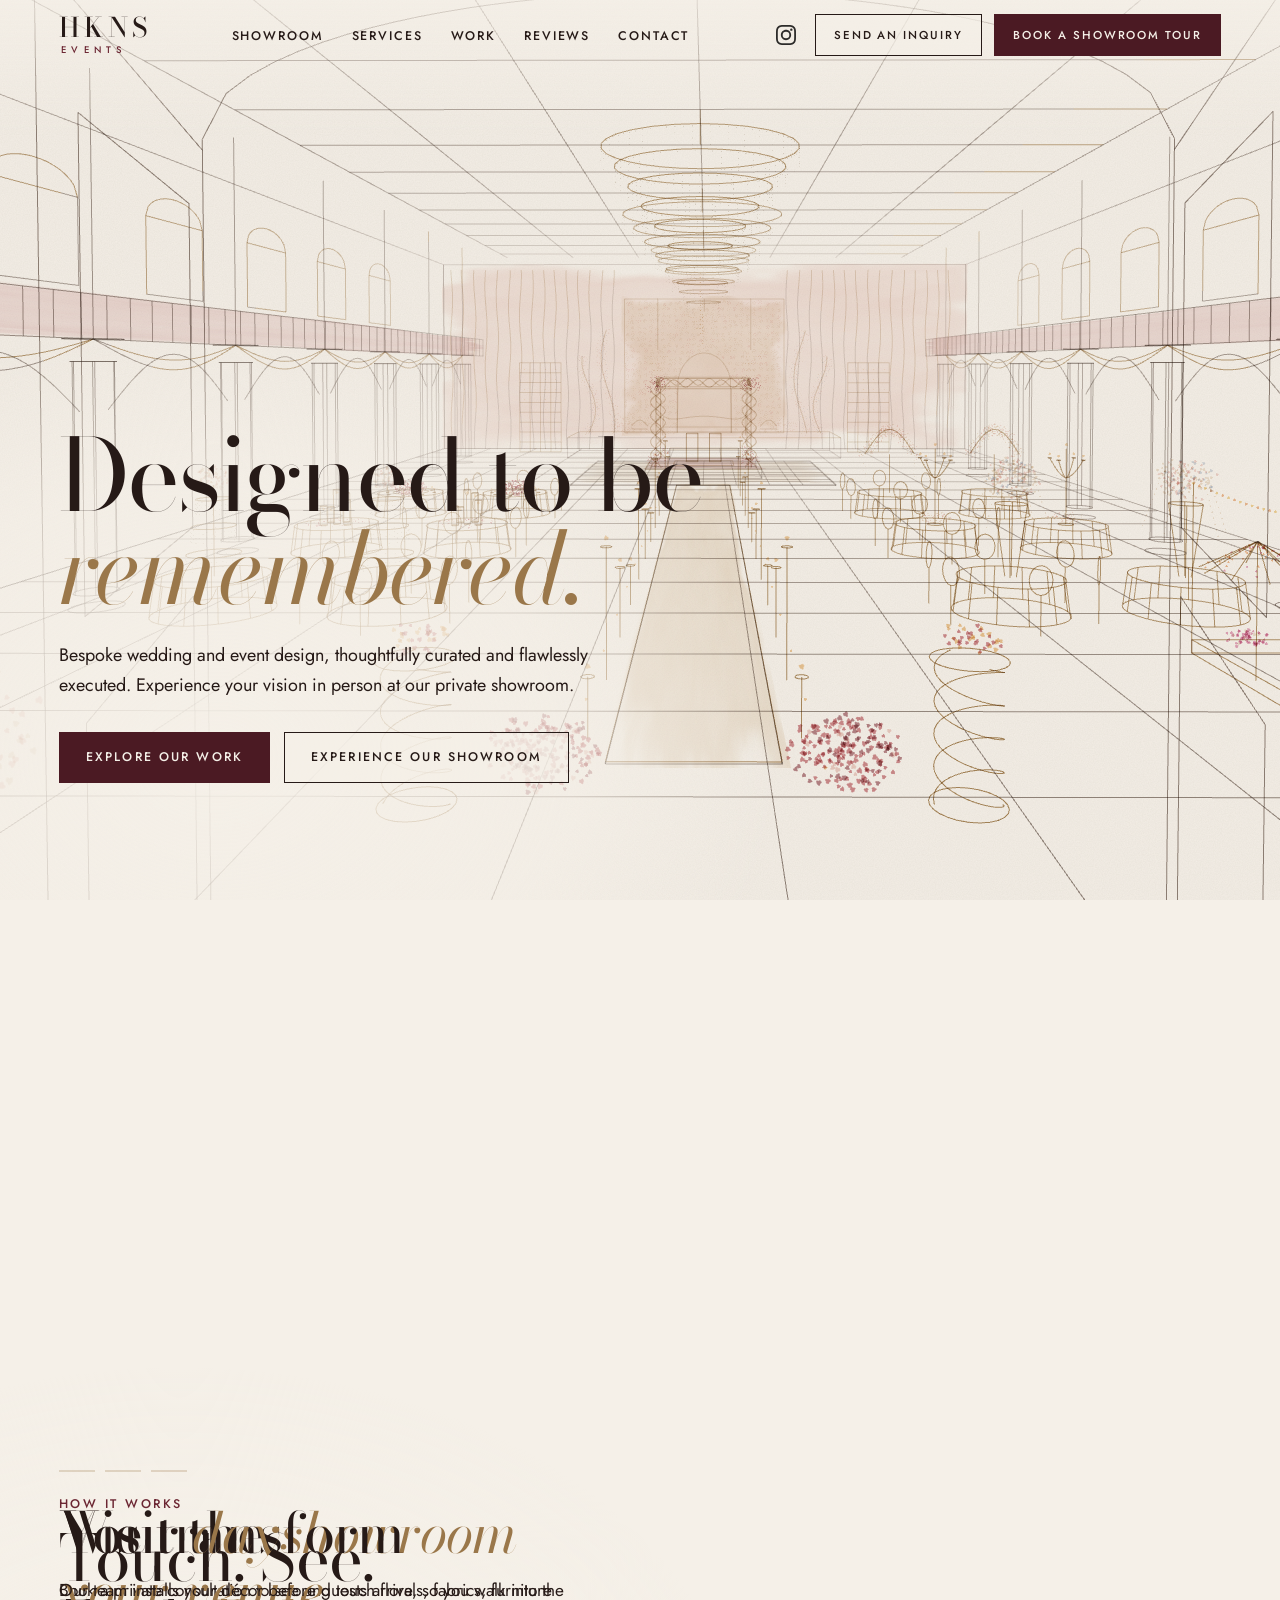
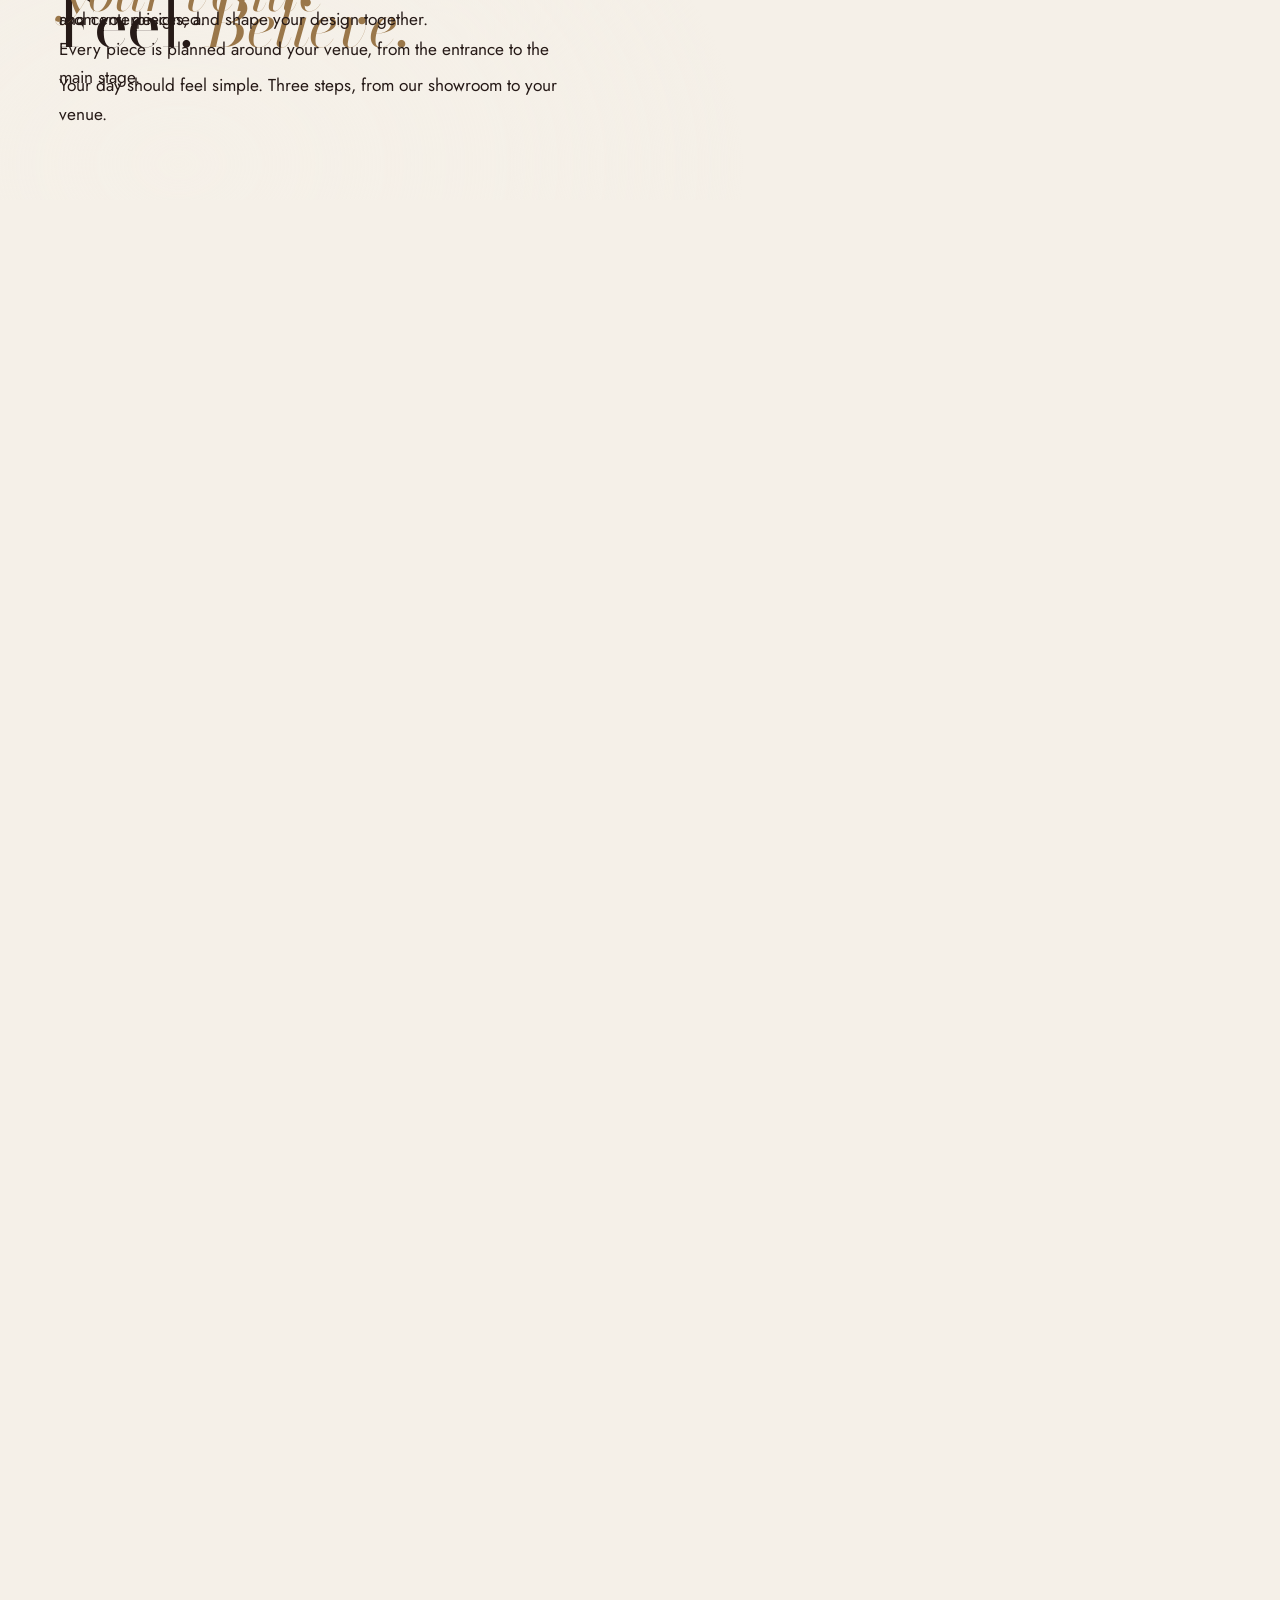
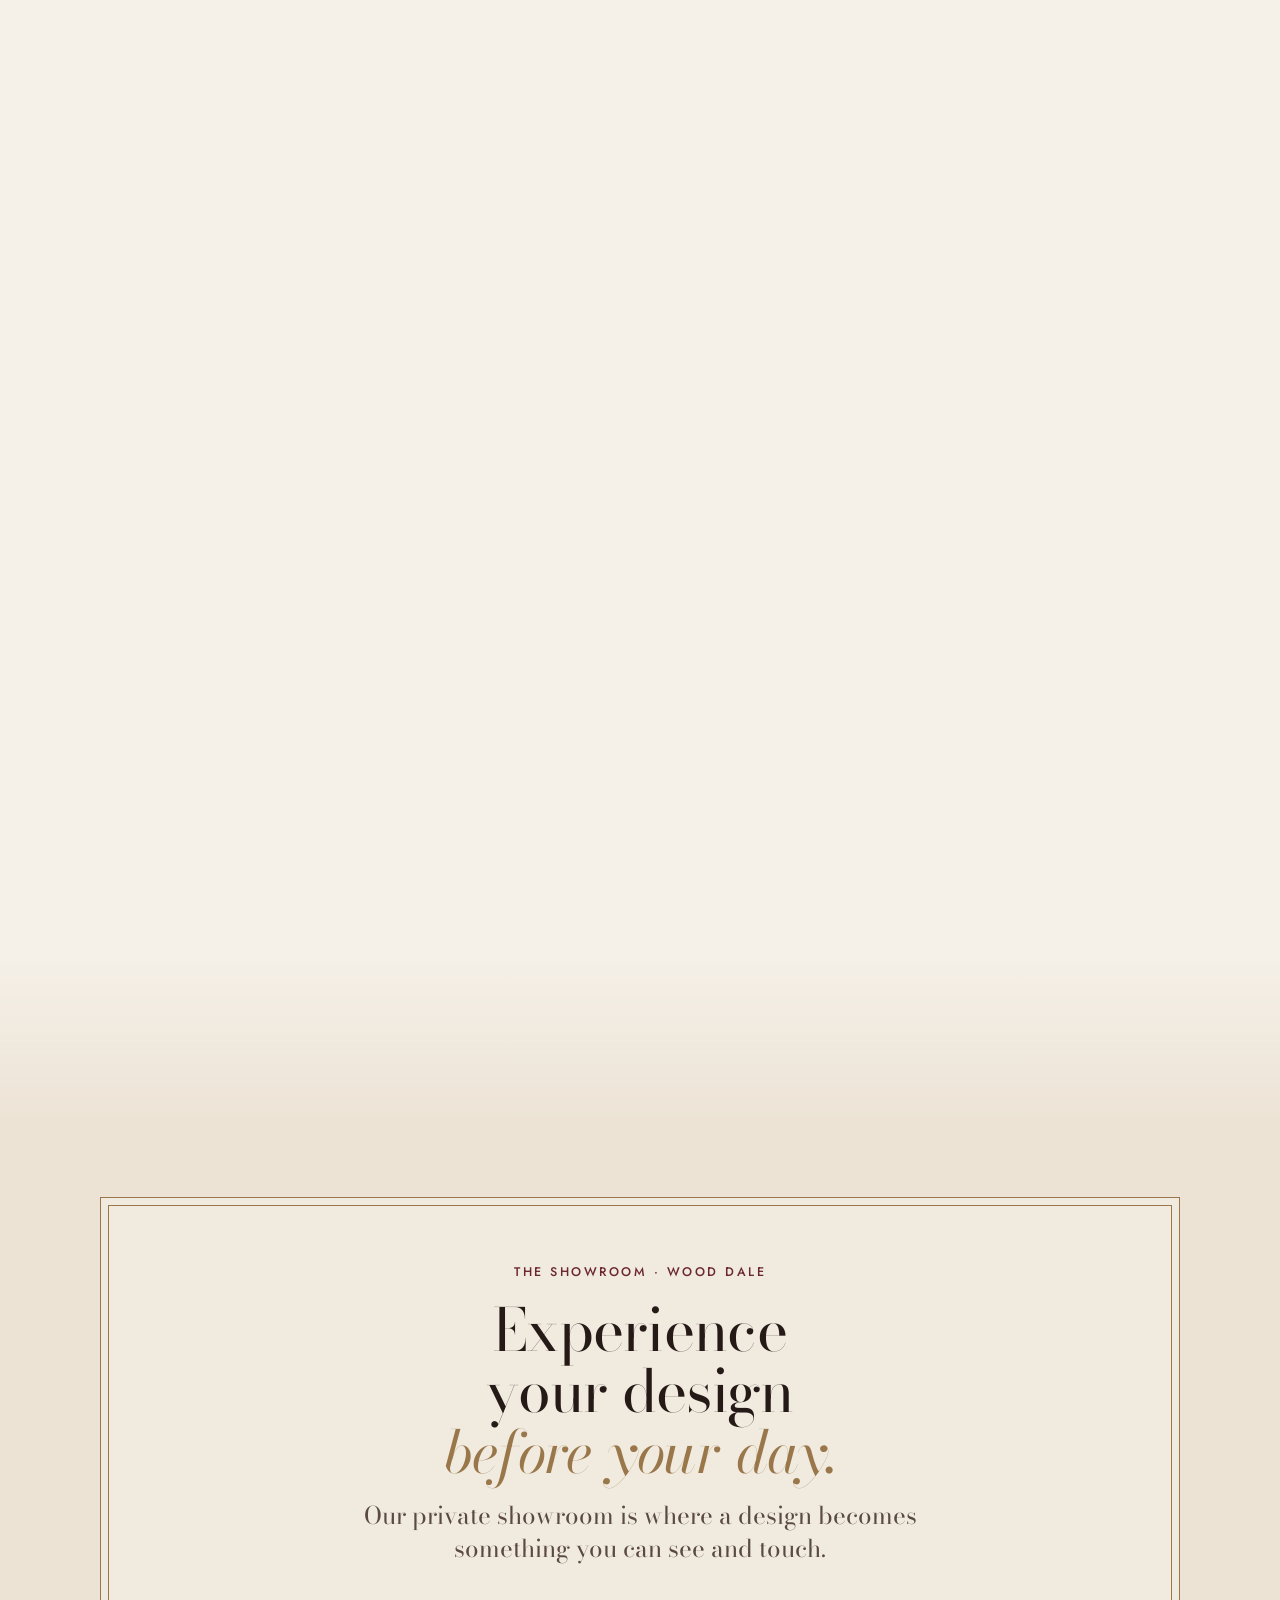
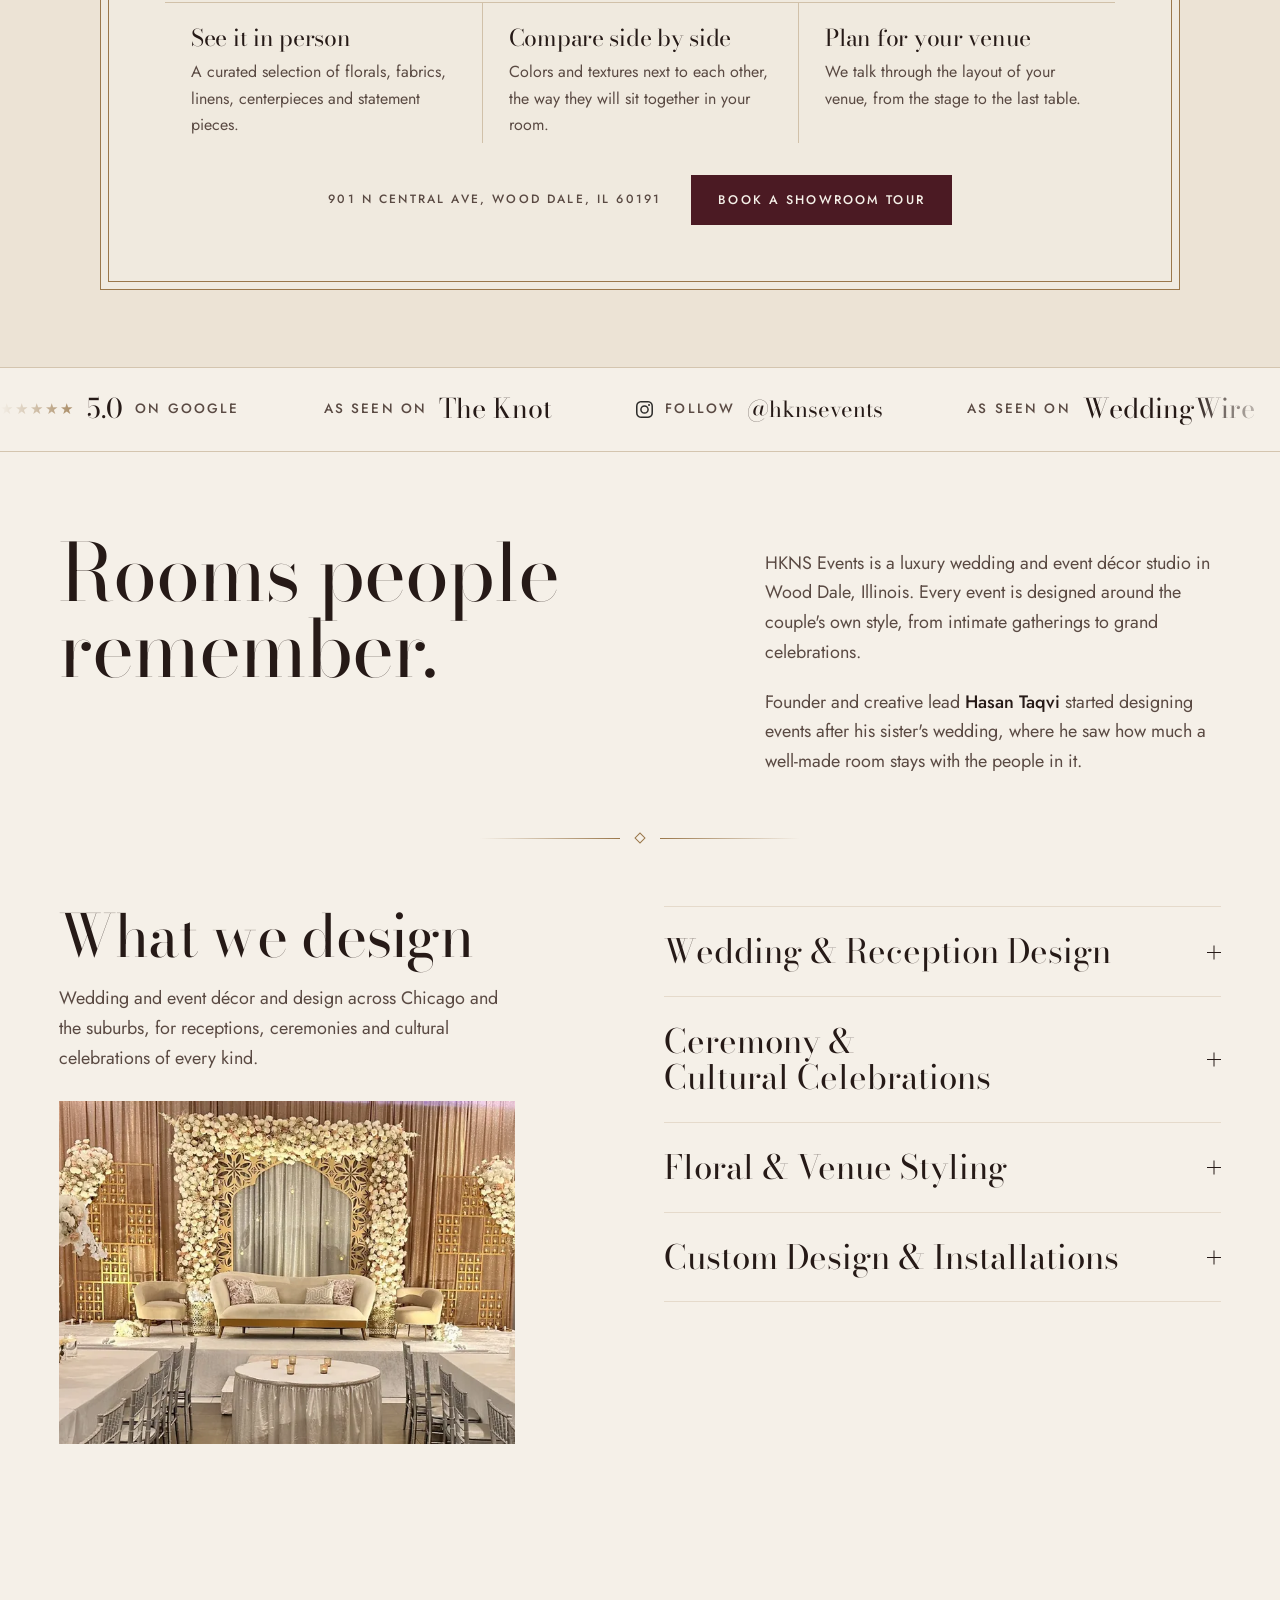
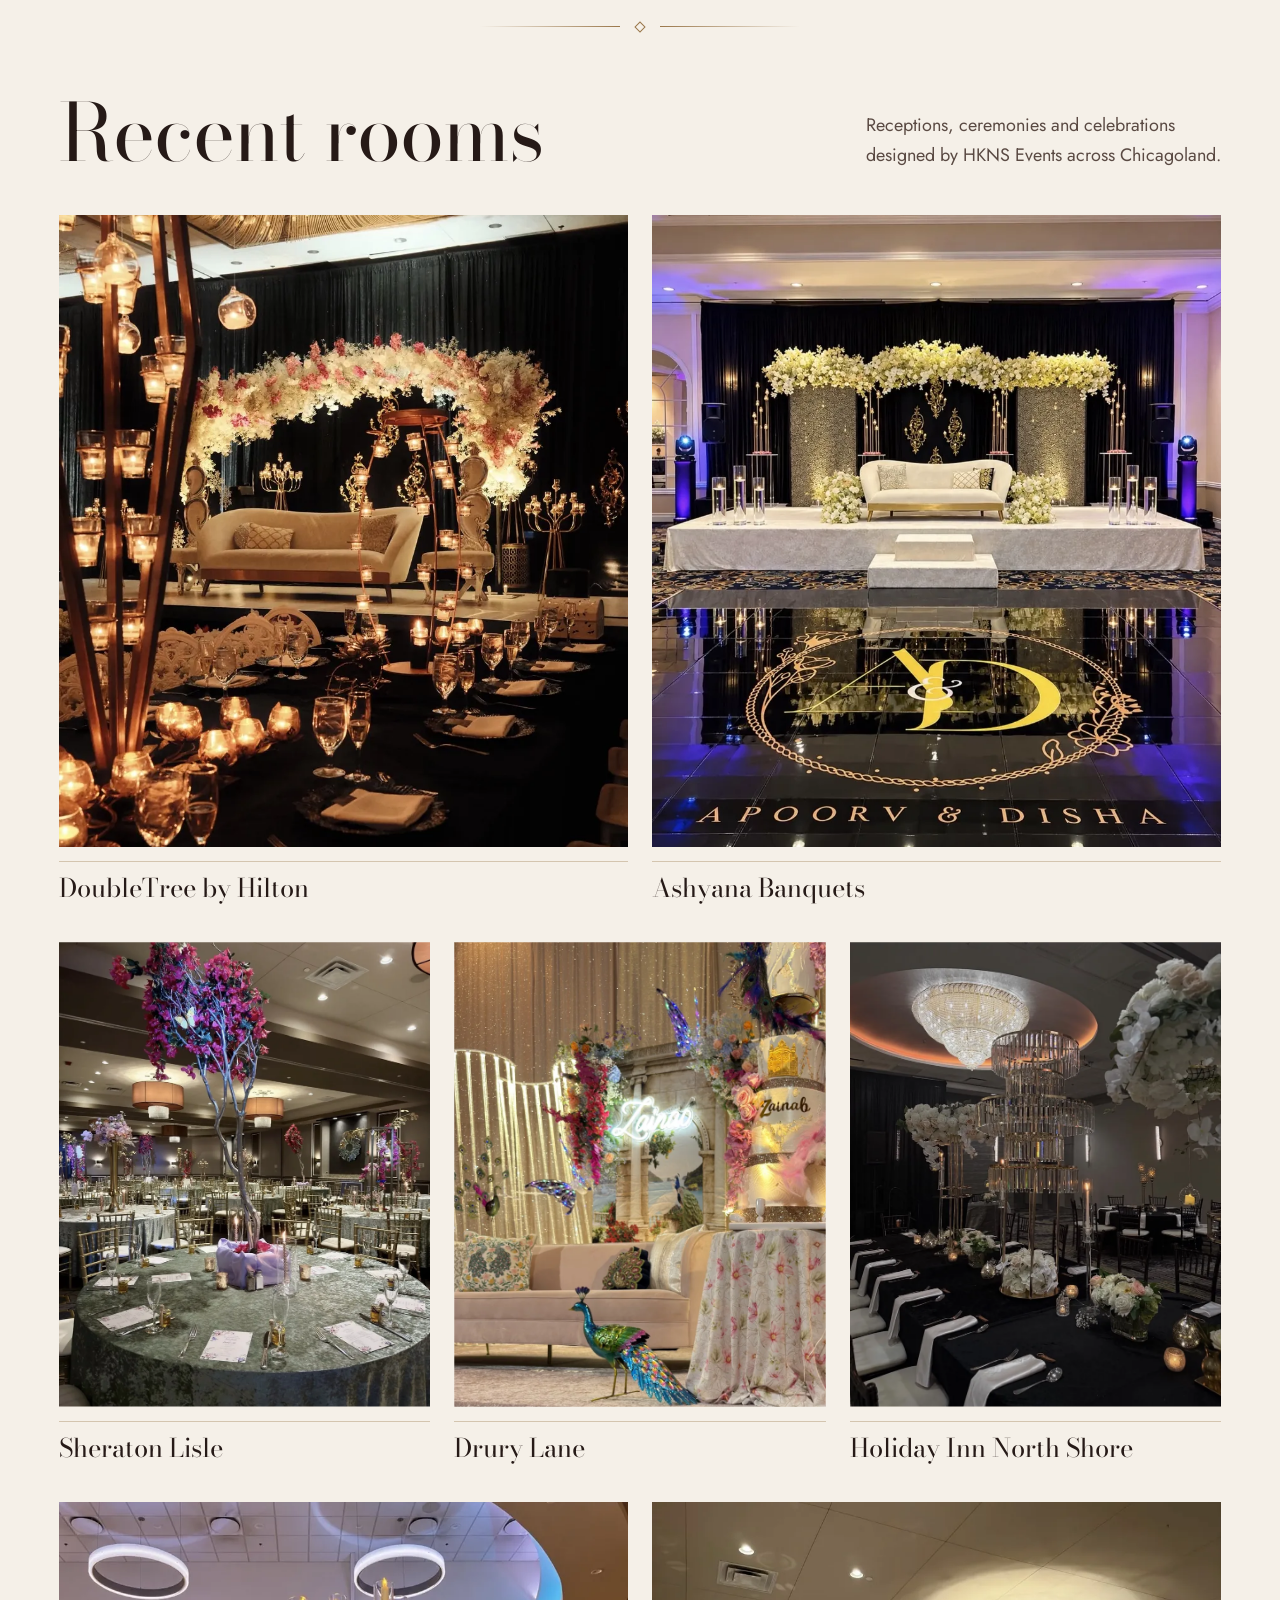
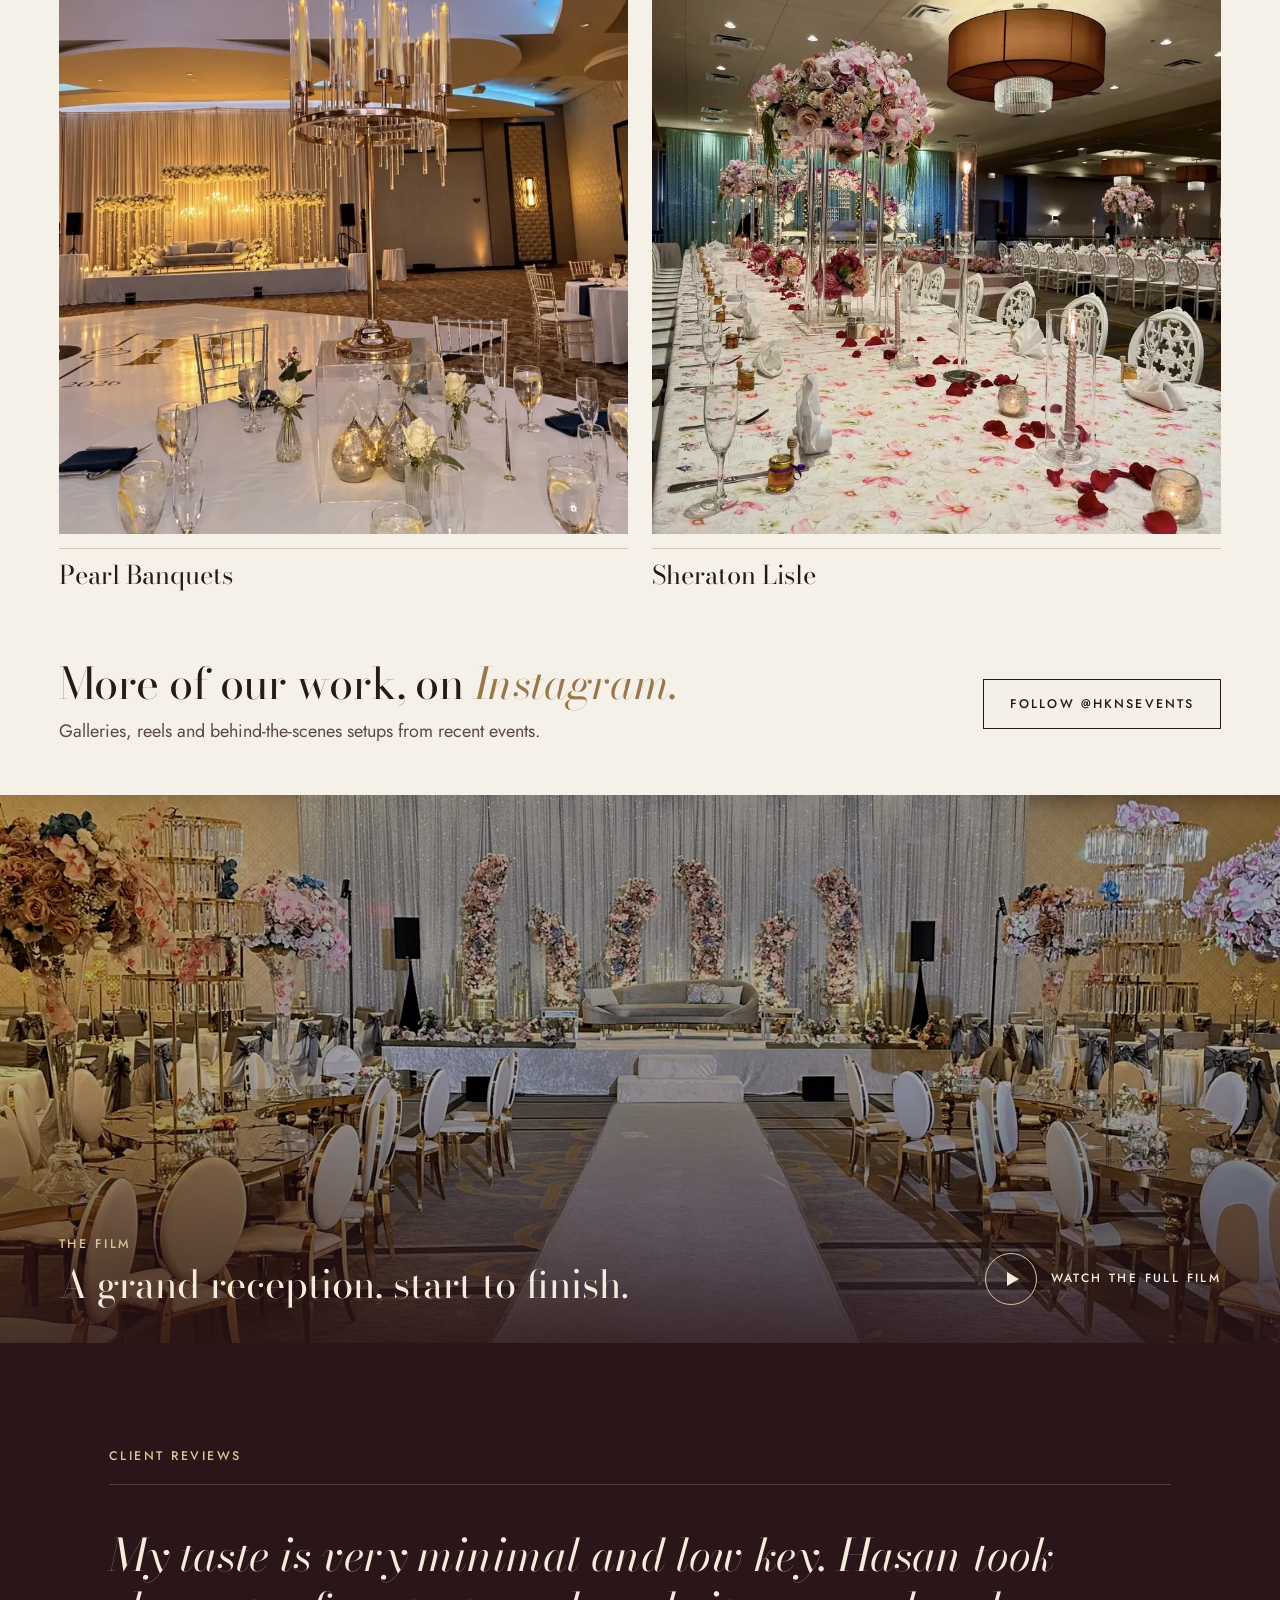
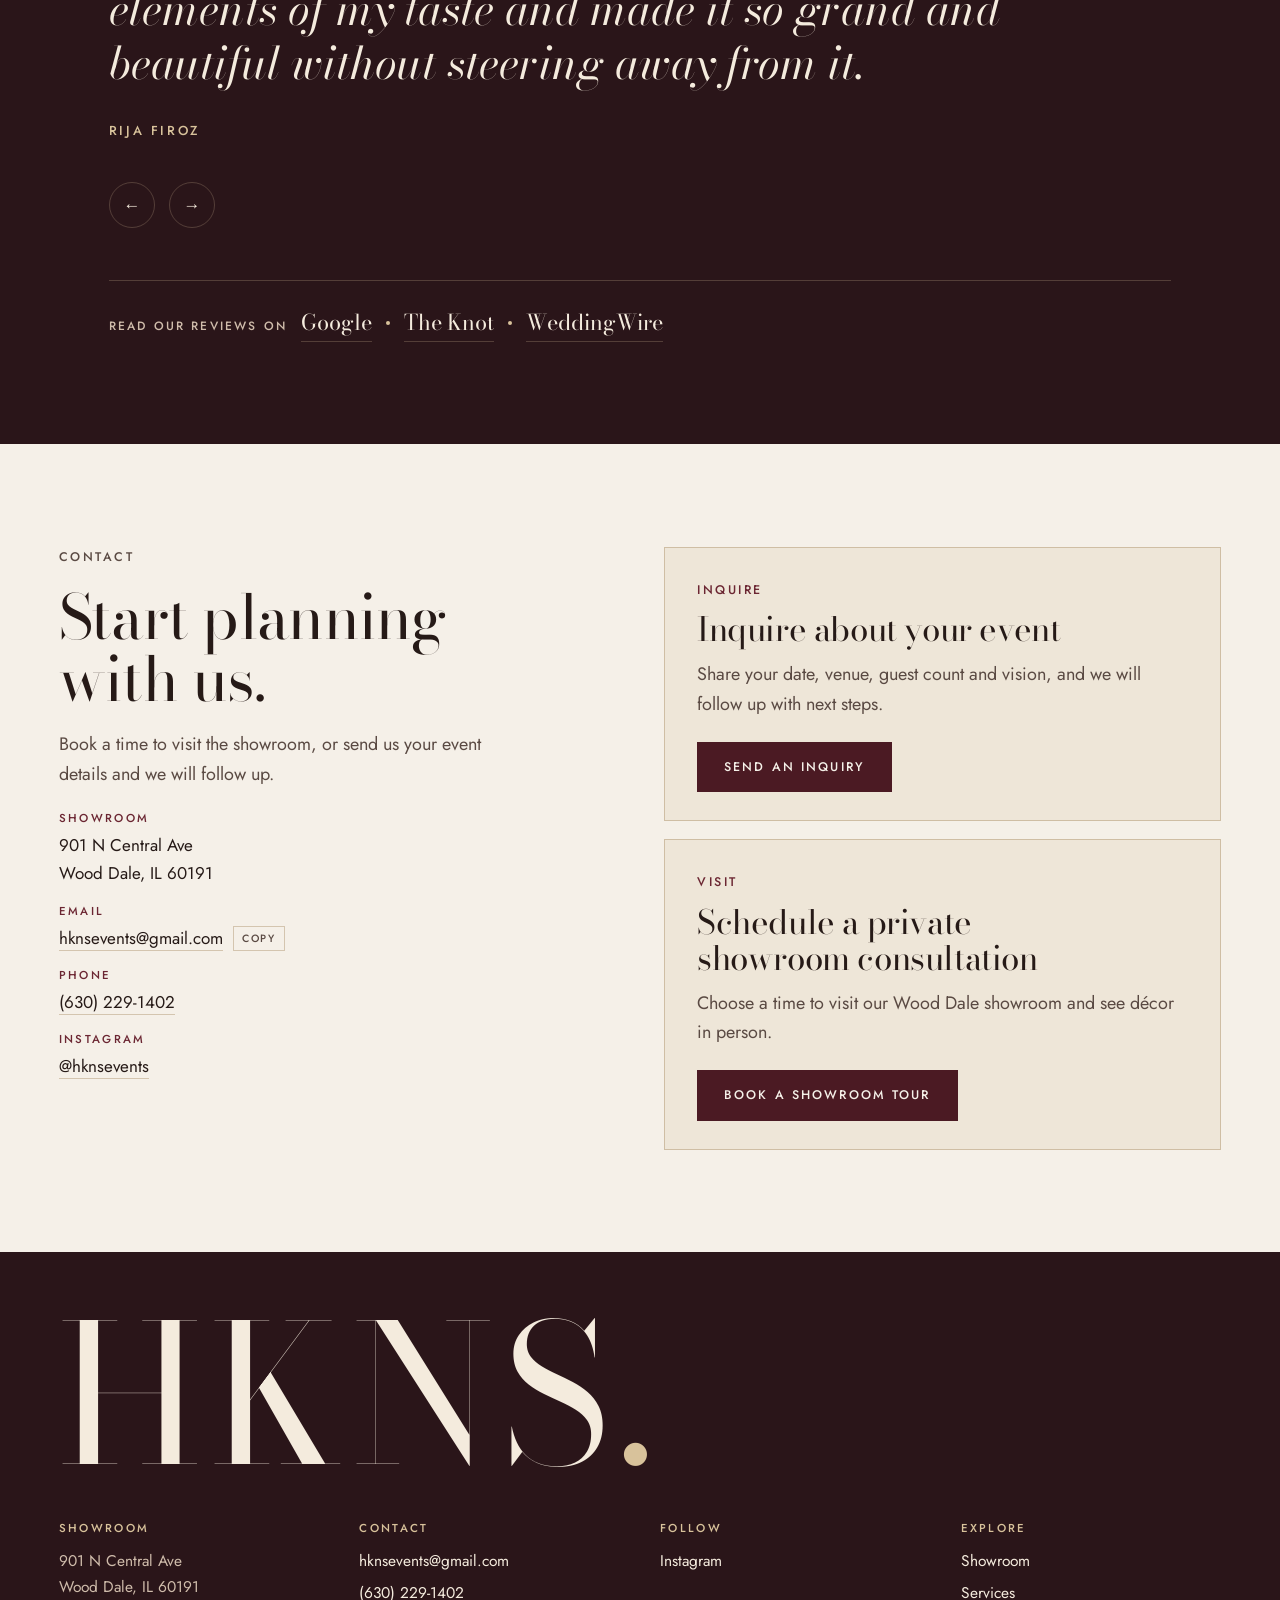
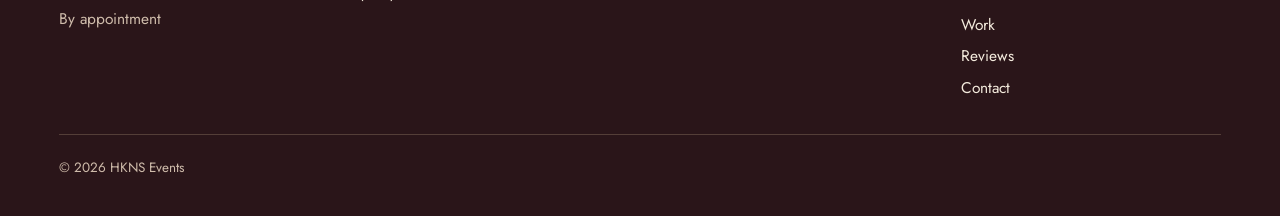
==== index.html @ 074a3ad9 "Floating back-to-top arrow; grand opening notice stays until closed A small arrow appears at the bot" ====
<!doctype html>
<html lang="en">
<head>
<meta charset="utf-8">
<meta name="viewport" content="width=device-width, initial-scale=1, viewport-fit=cover">
<title>HKNS Events | Luxury Wedding &amp; Event Décor in Chicago</title>
<meta name="description" content="Bespoke wedding and event décor for Chicago and the suburbs, from wedding stages and mandaps to florals and full-room designs. Private showroom in Wood Dale, IL.">
<link rel="canonical" href="https://hknsevents.com/">
<meta name="theme-color" content="#F5F0E8">
<meta property="og:type" content="website">
<meta property="og:site_name" content="HKNS Events">
<meta property="og:title" content="HKNS Events | Luxury Wedding &amp; Event Décor in Chicago">
<meta property="og:description" content="Bespoke wedding and event design, thoughtfully curated and flawlessly executed. Experience your vision in person at our private showroom in Wood Dale, IL.">
<meta property="og:url" content="https://hknsevents.com/">
<meta property="og:image" content="https://hknsevents.com/images/og-hkns-events.jpg">
<meta property="og:image:width" content="1200">
<meta property="og:image:height" content="630">
<meta property="og:image:alt" content="Ivory floral wall with crystal chandeliers, a wedding stage designed by HKNS Events">
<meta name="twitter:card" content="summary_large_image">
<link rel="icon" href="assets/favicon.svg" type="image/svg+xml">
<link rel="icon" href="assets/favicon-32.png" type="image/png" sizes="32x32">
<link rel="apple-touch-icon" href="assets/apple-touch-icon.png">
<link rel="preconnect" href="https://fonts.googleapis.com">
<link rel="preconnect" href="https://fonts.gstatic.com" crossorigin>
<link rel="stylesheet" href="https://fonts.googleapis.com/css2?family=Bodoni+Moda:ital,opsz,wght@0,6..96,400;0,6..96,500;1,6..96,400;1,6..96,500&family=Jost:wght@400;500&display=swap">
<link rel="stylesheet" href="assets/site.css?v=0716b1e3">
<script type="application/ld+json">
{
 "@context": "https://schema.org",
 "@type": "LocalBusiness",
 "@id": "https://hknsevents.com/#business",
 "name": "HKNS Events",
 "description": "Luxury wedding and event décor and design for Chicago and the suburbs: wedding stages and backdrops, mandaps and ceremony settings, florals, tablescapes, draping and custom installations, with a private showroom in Wood Dale, Illinois.",
 "url": "https://hknsevents.com/",
 "image": "https://hknsevents.com/images/og-hkns-events.jpg",
 "logo": "https://hknsevents.com/assets/apple-touch-icon.png",
 "telephone": "+1-630-229-1402",
 "email": "hknsevents@gmail.com",
 "address": {
  "@type": "PostalAddress",
  "streetAddress": "901 N Central Ave",
  "addressLocality": "Wood Dale",
  "addressRegion": "IL",
  "postalCode": "60191",
  "addressCountry": "US"
 },
 "geo": {
  "@type": "GeoCoordinates",
  "latitude": 41.9809279,
  "longitude": -87.9729655
 },
 "hasMap": "https://www.google.com/maps/search/?api=1&query=HKNS%20Events%20Wood%20Dale%20IL&query_place_id=ChIJnXGklWGtD4gR0CWWngyXVKo",
 "areaServed": [
  {
   "@type": "City",
   "name": "Chicago"
  },
  {
   "@type": "AdministrativeArea",
   "name": "Chicago metropolitan area"
  }
 ],
 "founder": {
  "@type": "Person",
  "name": "Hasan Taqvi"
 },
 "sameAs": [
  "https://www.instagram.com/hknsevents/",
  "https://www.theknot.com/marketplace/hkns-events-addison-il-2079458",
  "https://www.weddingwire.com/biz/hkns-events/73d8da438a1aed76.html"
 ],
 "knowsAbout": [
  "Luxury wedding décor",
  "Wedding stage decoration",
  "Mandap design",
  "Indian wedding décor",
  "Pakistani wedding décor",
  "Nikkah décor",
  "Mehndi and sangeet décor",
  "Floral installations",
  "Tablescapes and centerpieces",
  "Event design"
 ]
}
</script>
<!-- GRAND OPENING: structured data. Delete this block after November 15, 2026. -->
<script type="application/ld+json" data-grand-opening>
{
 "@context": "https://schema.org",
 "@type": "Event",
 "name": "HKNS Events Showroom Grand Opening",
 "description": "Celebrate the opening of the HKNS Events private showroom in Wood Dale, Illinois.",
 "startDate": "2026-11-15T15:00:00-06:00",
 "endDate": "2026-11-15T19:00:00-06:00",
 "eventStatus": "https://schema.org/EventScheduled",
 "eventAttendanceMode": "https://schema.org/OfflineEventAttendanceMode",
 "location": {
  "@type": "Place",
  "name": "HKNS Events Showroom",
  "address": {
   "@type": "PostalAddress",
   "streetAddress": "901 N Central Ave",
   "addressLocality": "Wood Dale",
   "addressRegion": "IL",
   "postalCode": "60191",
   "addressCountry": "US"
  }
 },
 "image": "https://hknsevents.com/images/og-hkns-events.jpg",
 "organizer": {
  "@type": "Organization",
  "name": "HKNS Events",
  "url": "https://hknsevents.com/"
 },
 "url": "https://forms.gle/vVULp8X2JvrjUNe79"
}
</script>
<!-- /GRAND OPENING -->
</head>
<body>
<a class="skip" href="#main">Skip to content</a>
<canvas id="venue" aria-hidden="true"></canvas>
<div class="grain" aria-hidden="true"></div>
<div class="hotspots" id="hotspots" aria-hidden="true"></div>

<header class="nav" id="nav">
  <div class="wrap nav-in">
    <a class="mark" href="#hero" aria-label="HKNS Events, back to top"><span class="mark-h">HKNS</span><span class="mark-e">Events</span></a>
    <nav aria-label="Main">
      <ul class="nav-links">
        <li><a href="#showroom">Showroom</a></li>
        <li><a href="#services">Services</a></li>
        <li><a href="#work">Work</a></li>
        <li><a href="#reviews">Reviews</a></li>
        <li><a href="#contact">Contact</a></li>
      </ul>
    </nav>
    <div class="nav-act">
      <a class="ig-icon" href="https://www.instagram.com/hknsevents/" target="_blank" rel="noopener" aria-label="HKNS Events on Instagram" title="Instagram"><svg viewBox="0 0 1000 1000" width="20" height="20" aria-hidden="true" focusable="false"><path fill="currentColor" transform="translate(-2.5 -2.5)" d="M295.42,6c-53.2,2.51-89.53,11-121.29,23.48-32.87,12.81-60.73,30-88.45,57.82S40.89,143,28.17,175.92c-12.31,31.83-20.65,68.19-23,121.42S2.3,367.68,2.56,503.46,3.42,656.26,6,709.6c2.54,53.19,11,89.51,23.48,121.28,12.83,32.87,30,60.72,57.83,88.45S143,964.09,176,976.83c31.8,12.29,68.17,20.67,121.39,23s70.35,2.87,206.09,2.61,152.83-.86,206.16-3.39S799.1,988,830.88,975.58c32.87-12.86,60.74-30,88.45-57.84S964.1,862,976.81,829.06c12.32-31.8,20.69-68.17,23-121.35,2.33-53.37,2.88-70.41,2.62-206.17s-.87-152.78-3.4-206.1-11-89.53-23.47-121.32c-12.85-32.87-30-60.7-57.82-88.45S862,40.87,829.07,28.19c-31.82-12.31-68.17-20.7-121.39-23S637.33,2.3,501.54,2.56,348.75,3.4,295.42,6m5.84,903.88c-48.75-2.12-75.22-10.22-92.86-17-23.36-9-40-19.88-57.58-37.29s-28.38-34.11-37.5-57.42c-6.85-17.64-15.1-44.08-17.38-92.83-2.48-52.69-3-68.51-3.29-202s.22-149.29,2.53-202c2.08-48.71,10.23-75.21,17-92.84,9-23.39,19.84-40,37.29-57.57s34.1-28.39,57.43-37.51c17.62-6.88,44.06-15.06,92.79-17.38,52.73-2.5,68.53-3,202-3.29s149.31.21,202.06,2.53c48.71,2.12,75.22,10.19,92.83,17,23.37,9,40,19.81,57.57,37.29s28.4,34.07,37.52,57.45c6.89,17.57,15.07,44,17.37,92.76,2.51,52.73,3.08,68.54,3.32,202s-.23,149.31-2.54,202c-2.13,48.75-10.21,75.23-17,92.89-9,23.35-19.85,40-37.31,57.56s-34.09,28.38-57.43,37.5c-17.6,6.87-44.07,15.07-92.76,17.39-52.73,2.48-68.53,3-202.05,3.29s-149.27-.25-202-2.53m407.6-674.61a60,60,0,1,0,59.88-60.1,60,60,0,0,0-59.88,60.1M245.77,503c.28,141.8,115.44,256.49,257.21,256.22S759.52,643.8,759.25,502,643.79,245.48,502,245.76,245.5,361.22,245.77,503m90.06-.18a166.67,166.67,0,1,1,167,166.34,166.65,166.65,0,0,1-167-166.34"/></svg></a>
      <a class="btn btn-line btn-sm nav-inq" href="https://docs.google.com/forms/d/18zhEVyijoTRbB_eG8qjRszqCM9a0x84zth-Hf_SS2aU/viewform" target="_blank" rel="noopener">Send an inquiry</a>
      <a class="btn btn-wine btn-sm" href="https://calendly.com/hknsevents/hkns-events-decor-consultation" target="_blank" rel="noopener"><span class="full">Book a showroom tour</span><span class="short">Book a tour</span></a>
      <button class="menu-btn" id="menuBtn" type="button" aria-expanded="false" aria-controls="drawer">Menu</button>
    </div>
  </div>
</header>

<div class="drawer" id="drawer" hidden>
  <button class="menu-btn close" id="menuClose" type="button">Close</button>
  <nav aria-label="Menu">
    <a href="#showroom">Showroom</a>
    <a href="#services">Services</a>
    <a href="#work">Work</a>
    <a href="#reviews">Reviews</a>
    <a href="#contact">Contact</a>
  </nav>
  <div class="d-ctas">
    <a class="btn btn-wine" href="https://calendly.com/hknsevents/hkns-events-decor-consultation" target="_blank" rel="noopener">Book a showroom tour</a>
    <a class="btn btn-line" href="https://docs.google.com/forms/d/18zhEVyijoTRbB_eG8qjRszqCM9a0x84zth-Hf_SS2aU/viewform" target="_blank" rel="noopener">Send an inquiry</a>
    <a class="link d-ig" href="https://www.instagram.com/hknsevents/" target="_blank" rel="noopener">Instagram @hknsevents</a>
  </div>
  <!-- GRAND OPENING: menu link. Delete after November 15, 2026. -->
  <p class="d-go" data-grand-opening>Showroom grand opening, Sunday, November 15, 3:00–7:00 PM. <a href="https://forms.gle/vVULp8X2JvrjUNe79" target="_blank" rel="noopener">RSVP for Our Grand Opening</a></p>
  <!-- /GRAND OPENING -->
</div>

<!-- GRAND OPENING: notice. Delete after November 15, 2026. -->
<aside class="notice" id="notice" data-grand-opening hidden aria-label="Showroom grand opening">
  <span class="notice-dot" aria-hidden="true"></span>
  <div class="notice-txt">
    <p class="notice-k">Grand opening</p>
    <p class="notice-t">Sun, Nov 15 · 3:00–7:00 PM</p>
  </div>
  <a class="notice-go" href="https://forms.gle/vVULp8X2JvrjUNe79" target="_blank" rel="noopener">RSVP</a>
  <button class="notice-x" id="noticeX" type="button" aria-label="Dismiss">&#215;</button>
</aside>
<!-- /GRAND OPENING -->

<main id="main">
  <section class="chapter hero" id="hero" data-cam="hero" aria-labelledby="hero-title">
    <div class="scrim"></div>
    <div class="wrap hero-in">
      <div class="hero-copy">
        <h1 id="hero-title"><span>Designed to be</span><br><em>remembered.</em></h1>
        <p class="lede">Bespoke wedding and event design, thoughtfully curated and flawlessly executed. Experience your vision in person at our private showroom.</p>
        <div class="ctas">
          <a class="btn btn-wine" href="#work">Explore Our Work</a>
          <a class="btn btn-line" href="#showroom">Experience Our Showroom</a>
        </div>
      </div>
    </div>
  </section>

  <section class="chapter walk fade-bot" id="process" data-walk aria-label="How it works">
    <div class="walk-stage">
      <div class="scrim"></div>
      <div class="walk-cap">
        <div class="wrap">
          <div class="ticks" aria-hidden="true"><i></i><i></i><i></i></div>
          <div class="beats" id="beats">
            <div class="beat on" data-b="0"><p class="kicker">How it works</p><h2>Touch. See. Feel. <em>Believe.</em></h2><p>Your day should feel simple. Three steps, from our showroom to your venue.</p></div>
            <div class="beat" data-b="1"><h3>Visit the <em>showroom</em></h3><p>Book a private consultation to see and touch florals, fabrics, furniture and centerpieces, and shape your design together.</p></div>
            <div class="beat" data-b="2"><h3>We transform <em>your venue</em></h3><p>Every piece is planned around your venue, from the entrance to the main stage.</p></div>
            <div class="beat" data-b="3"><h3>Your <em>day</em></h3><p>Our team installs your décor before guests arrive, so you walk into the room you designed.</p></div>
          </div>
        </div>
      </div>
    </div>
  </section>

  <section class="band band-champagne showroom" id="showroom" data-from="stage" aria-labelledby="sr-title">
    <div class="wrap">
      <div class="sr-frame">
        <p class="kicker">The showroom · Wood Dale</p>
        <h2 id="sr-title">Experience your design <em>before your day.</em></h2>
        <p class="big">Our private showroom is where a design becomes something you can see and touch.</p>
        <ul class="sr-points">
          <li><h3>See it in person</h3><p>A curated selection of florals, fabrics, linens, centerpieces and statement pieces.</p></li>
          <li><h3>Compare side by side</h3><p>Colors and textures next to each other, the way they will sit together in your room.</p></li>
          <li><h3>Plan for your venue</h3><p>We talk through the layout of your venue, from the stage to the last table.</p></li>
        </ul>
        <div class="sr-card">
          <p class="sr-addr"><span>901 N Central Ave,</span> <span>Wood Dale, IL 60191</span></p>
          <a class="btn btn-wine" href="https://calendly.com/hknsevents/hkns-events-decor-consultation" target="_blank" rel="noopener">Book a showroom tour</a>
        </div>
      </div>
    </div>
  </section>

  <div class="strip" aria-label="Rated 5.0 on Google, as seen on The Knot and WeddingWire. Follow @hknsevents on Instagram">
    <div class="marquee">
      <div class="mq-track"><div class="mq-set"><a href="https://www.google.com/maps/search/?api=1&amp;query=HKNS%20Events%20Wood%20Dale%20IL&amp;query_place_id=ChIJnXGklWGtD4gR0CWWngyXVKo" target="_blank" rel="noopener"><span class="stars" aria-hidden="true">★★★★★</span><b>5.0</b><span>on Google</span></a><a href="https://www.theknot.com/marketplace/hkns-events-addison-il-2079458" target="_blank" rel="noopener"><span>As seen on</span><b>The Knot</b></a><a href="https://www.instagram.com/hknsevents/" target="_blank" rel="noopener"><svg viewBox="0 0 1000 1000" width="17" height="17" aria-hidden="true" focusable="false"><path fill="currentColor" transform="translate(-2.5 -2.5)" d="M295.42,6c-53.2,2.51-89.53,11-121.29,23.48-32.87,12.81-60.73,30-88.45,57.82S40.89,143,28.17,175.92c-12.31,31.83-20.65,68.19-23,121.42S2.3,367.68,2.56,503.46,3.42,656.26,6,709.6c2.54,53.19,11,89.51,23.48,121.28,12.83,32.87,30,60.72,57.83,88.45S143,964.09,176,976.83c31.8,12.29,68.17,20.67,121.39,23s70.35,2.87,206.09,2.61,152.83-.86,206.16-3.39S799.1,988,830.88,975.58c32.87-12.86,60.74-30,88.45-57.84S964.1,862,976.81,829.06c12.32-31.8,20.69-68.17,23-121.35,2.33-53.37,2.88-70.41,2.62-206.17s-.87-152.78-3.4-206.1-11-89.53-23.47-121.32c-12.85-32.87-30-60.7-57.82-88.45S862,40.87,829.07,28.19c-31.82-12.31-68.17-20.7-121.39-23S637.33,2.3,501.54,2.56,348.75,3.4,295.42,6m5.84,903.88c-48.75-2.12-75.22-10.22-92.86-17-23.36-9-40-19.88-57.58-37.29s-28.38-34.11-37.5-57.42c-6.85-17.64-15.1-44.08-17.38-92.83-2.48-52.69-3-68.51-3.29-202s.22-149.29,2.53-202c2.08-48.71,10.23-75.21,17-92.84,9-23.39,19.84-40,37.29-57.57s34.1-28.39,57.43-37.51c17.62-6.88,44.06-15.06,92.79-17.38,52.73-2.5,68.53-3,202-3.29s149.31.21,202.06,2.53c48.71,2.12,75.22,10.19,92.83,17,23.37,9,40,19.81,57.57,37.29s28.4,34.07,37.52,57.45c6.89,17.57,15.07,44,17.37,92.76,2.51,52.73,3.08,68.54,3.32,202s-.23,149.31-2.54,202c-2.13,48.75-10.21,75.23-17,92.89-9,23.35-19.85,40-37.31,57.56s-34.09,28.38-57.43,37.5c-17.6,6.87-44.07,15.07-92.76,17.39-52.73,2.48-68.53,3-202.05,3.29s-149.27-.25-202-2.53m407.6-674.61a60,60,0,1,0,59.88-60.1,60,60,0,0,0-59.88,60.1M245.77,503c.28,141.8,115.44,256.49,257.21,256.22S759.52,643.8,759.25,502,643.79,245.48,502,245.76,245.5,361.22,245.77,503m90.06-.18a166.67,166.67,0,1,1,167,166.34,166.65,166.65,0,0,1-167-166.34"/></svg><span>Follow</span><b class="h">@hknsevents</b></a><a href="https://www.weddingwire.com/biz/hkns-events/73d8da438a1aed76.html" target="_blank" rel="noopener"><span>As seen on</span><b>WeddingWire</b></a></div><div class="mq-set" aria-hidden="true"><a href="https://www.google.com/maps/search/?api=1&amp;query=HKNS%20Events%20Wood%20Dale%20IL&amp;query_place_id=ChIJnXGklWGtD4gR0CWWngyXVKo" tabindex="-1" target="_blank" rel="noopener"><span class="stars" aria-hidden="true">★★★★★</span><b>5.0</b><span>on Google</span></a><a href="https://www.theknot.com/marketplace/hkns-events-addison-il-2079458" tabindex="-1" target="_blank" rel="noopener"><span>As seen on</span><b>The Knot</b></a><a href="https://www.instagram.com/hknsevents/" tabindex="-1" target="_blank" rel="noopener"><svg viewBox="0 0 1000 1000" width="17" height="17" aria-hidden="true" focusable="false"><path fill="currentColor" transform="translate(-2.5 -2.5)" d="M295.42,6c-53.2,2.51-89.53,11-121.29,23.48-32.87,12.81-60.73,30-88.45,57.82S40.89,143,28.17,175.92c-12.31,31.83-20.65,68.19-23,121.42S2.3,367.68,2.56,503.46,3.42,656.26,6,709.6c2.54,53.19,11,89.51,23.48,121.28,12.83,32.87,30,60.72,57.83,88.45S143,964.09,176,976.83c31.8,12.29,68.17,20.67,121.39,23s70.35,2.87,206.09,2.61,152.83-.86,206.16-3.39S799.1,988,830.88,975.58c32.87-12.86,60.74-30,88.45-57.84S964.1,862,976.81,829.06c12.32-31.8,20.69-68.17,23-121.35,2.33-53.37,2.88-70.41,2.62-206.17s-.87-152.78-3.4-206.1-11-89.53-23.47-121.32c-12.85-32.87-30-60.7-57.82-88.45S862,40.87,829.07,28.19c-31.82-12.31-68.17-20.7-121.39-23S637.33,2.3,501.54,2.56,348.75,3.4,295.42,6m5.84,903.88c-48.75-2.12-75.22-10.22-92.86-17-23.36-9-40-19.88-57.58-37.29s-28.38-34.11-37.5-57.42c-6.85-17.64-15.1-44.08-17.38-92.83-2.48-52.69-3-68.51-3.29-202s.22-149.29,2.53-202c2.08-48.71,10.23-75.21,17-92.84,9-23.39,19.84-40,37.29-57.57s34.1-28.39,57.43-37.51c17.62-6.88,44.06-15.06,92.79-17.38,52.73-2.5,68.53-3,202-3.29s149.31.21,202.06,2.53c48.71,2.12,75.22,10.19,92.83,17,23.37,9,40,19.81,57.57,37.29s28.4,34.07,37.52,57.45c6.89,17.57,15.07,44,17.37,92.76,2.51,52.73,3.08,68.54,3.32,202s-.23,149.31-2.54,202c-2.13,48.75-10.21,75.23-17,92.89-9,23.35-19.85,40-37.31,57.56s-34.09,28.38-57.43,37.5c-17.6,6.87-44.07,15.07-92.76,17.39-52.73,2.48-68.53,3-202.05,3.29s-149.27-.25-202-2.53m407.6-674.61a60,60,0,1,0,59.88-60.1,60,60,0,0,0-59.88,60.1M245.77,503c.28,141.8,115.44,256.49,257.21,256.22S759.52,643.8,759.25,502,643.79,245.48,502,245.76,245.5,361.22,245.77,503m90.06-.18a166.67,166.67,0,1,1,167,166.34,166.65,166.65,0,0,1-167-166.34"/></svg><span>Follow</span><b class="h">@hknsevents</b></a><a href="https://www.weddingwire.com/biz/hkns-events/73d8da438a1aed76.html" tabindex="-1" target="_blank" rel="noopener"><span>As seen on</span><b>WeddingWire</b></a></div></div>
    </div>
  </div>
    </div>
  </div>
  </div>
    </div>
  </div>
  </div>

  <section class="band about" id="about" aria-labelledby="about-title">
    <div class="wrap about-in">
      <h2 id="about-title">Rooms people remember.</h2>
      <div class="copy">
        <p>HKNS Events is a luxury wedding and event décor studio in Wood Dale, Illinois. Every event is designed around the couple's own style, from intimate gatherings to grand celebrations.</p>
        <p>Founder and creative lead <strong>Hasan Taqvi</strong> started designing events after his sister's wedding, where he saw how much a well-made room stays with the people in it.</p>
      </div>
    </div>
  </section>

  <section class="band services" id="services" aria-labelledby="svc-title">
    <div class="divider" aria-hidden="true"><i></i></div>
    <div class="wrap svc-in">
      <header class="svc-head">
        <h2 id="svc-title">What we design</h2>
        <p>Wedding and event décor and design across Chicago and the suburbs, for receptions, ceremonies and cultural celebrations of every kind.</p>
      </header>
      <div class="svc-frame reveal" aria-hidden="true">
        <img class="on" src="images/svc-reception-1400.webp" srcset="images/svc-reception-1400.webp 1400w, images/svc-reception-800.webp 800w" sizes="(max-width:900px) 100vw, 40vw" width="1536" height="960" alt="" loading="lazy" decoding="async">
        <img src="images/svc-ceremony-1400.webp" srcset="images/svc-ceremony-1400.webp 1400w, images/svc-ceremony-800.webp 800w" sizes="(max-width:900px) 100vw, 40vw" width="1945" height="1401" alt="" loading="lazy" decoding="async">
        <img src="images/svc-styling-1400.webp" srcset="images/svc-styling-1400.webp 1400w, images/svc-styling-800.webp 800w" sizes="(max-width:900px) 100vw, 40vw" width="1434" height="951" alt="" loading="lazy" decoding="async">
        <img src="images/svc-custom-1400.webp" srcset="images/svc-custom-1400.webp 1332w, images/svc-custom-800.webp 800w" sizes="(max-width:900px) 100vw, 40vw" width="1332" height="749" alt="" loading="lazy" decoding="async">
      </div>
      <ul class="svc-list">
        <li class="svc">
          <h3><button class="svc-btn" id="svc-t1" type="button" aria-expanded="false" aria-controls="svc-b1"><span class="svc-name">Wedding &amp; Reception Design</span><span class="svc-plus" aria-hidden="true"></span></button></h3>
          <div class="svc-body" id="svc-b1" role="region" aria-labelledby="svc-t1"><div>
            <img class="svc-img" src="images/svc-reception-1400.webp" srcset="images/svc-reception-1400.webp 1400w, images/svc-reception-800.webp 800w" sizes="100vw" width="1536" height="960" alt="Gold lattice wedding stage framed in ivory and blush roses with a cream sweetheart sofa, reception design by HKNS Events" loading="lazy" decoding="async">
            <p class="svc-items">Stages, backdrops, sweetheart settings and full-room transformations.</p>
            <p class="svc-desc">Wedding stage decoration and reception design planned as one complete room, from the backdrop your guests face all evening to the tables around it.</p>
          </div></div>
        </li>
        <li class="svc">
          <h3><button class="svc-btn" id="svc-t2" type="button" aria-expanded="false" aria-controls="svc-b2"><span class="svc-name">Ceremony &amp; Cultural Celebrations</span><span class="svc-plus" aria-hidden="true"></span></button></h3>
          <div class="svc-body" id="svc-b2" role="region" aria-labelledby="svc-t2"><div>
            <img class="svc-img" src="images/svc-ceremony-1400.webp" srcset="images/svc-ceremony-1400.webp 1400w, images/svc-ceremony-800.webp 800w" sizes="100vw" width="1945" height="1401" alt="Carved gold mandap wrapped in red roses with crystal strands, mandap design by HKNS Events" loading="lazy" decoding="async">
            <p class="svc-items">Mandaps, Nikkah settings, Mehndi, Sangeet and other celebrations.</p>
            <p class="svc-desc">Mandaps and ceremony settings shaped around each family's traditions.</p>
          </div></div>
        </li>
        <li class="svc">
          <h3><button class="svc-btn" id="svc-t3" type="button" aria-expanded="false" aria-controls="svc-b3"><span class="svc-name">Floral &amp; Venue Styling</span><span class="svc-plus" aria-hidden="true"></span></button></h3>
          <div class="svc-body" id="svc-b3" role="region" aria-labelledby="svc-t3"><div>
            <img class="svc-img" src="images/svc-styling-1400.webp" srcset="images/svc-styling-1400.webp 1400w, images/svc-styling-800.webp 800w" sizes="100vw" width="1434" height="951" alt="Candlelit white aisle lined with red rose arrangements, floral and venue styling by HKNS Events" loading="lazy" decoding="async">
            <p class="svc-items">Centerpieces, tablescapes, draping, aisles, entrances and installations.</p>
            <p class="svc-desc">Florals, linens, candlelight and draping that carry one palette from the entrance to the last table.</p>
          </div></div>
        </li>
        <li class="svc">
          <h3><button class="svc-btn" id="svc-t4" type="button" aria-expanded="false" aria-controls="svc-b4"><span class="svc-name">Custom Design &amp; Installations</span><span class="svc-plus" aria-hidden="true"></span></button></h3>
          <div class="svc-body" id="svc-b4" role="region" aria-labelledby="svc-t4"><div>
            <img class="svc-img" src="images/svc-custom-1400.webp" srcset="images/svc-custom-1400.webp 1332w, images/svc-custom-800.webp 800w" sizes="100vw" width="1332" height="749" alt="Sculpted floral column installation in blush and soft blue behind a wedding stage, custom design by HKNS Events" loading="lazy" decoding="async">
            <p class="svc-items">Personalized design concepts, statement pieces and immersive environments.</p>
            <p class="svc-desc">Concepts drawn for your event alone, from a signature backdrop to a room transformed end to end.</p>
          </div></div>
        </li>
      </ul>
    </div>
  </section>

  <section class="band work" id="work" aria-labelledby="work-title">
    <div class="wrap">
      <div class="divider" aria-hidden="true"><i></i></div>
      <div class="work-head">
        <h2 id="work-title">Recent rooms</h2>
        <p>Receptions, ceremonies and celebrations designed by HKNS Events across Chicagoland.</p>
      </div>
      <div class="gallery">
        <figure class="tile wide reveal"><button class="tile-open" type="button" aria-label="View larger: DoubleTree by Hilton"><img src="images/doubletree-candlelit-stage-900.webp" srcset="images/doubletree-candlelit-stage-1320.webp 1320w, images/doubletree-candlelit-stage-900.webp 900w" sizes="(max-width:900px) 100vw, 48vw" width="1320" height="1632" alt="Candlelit stage with an ivory and pink floral arch over a curved sofa, gold candelabras and copper candle towers on a black velvet head table, by HKNS Events at DoubleTree by Hilton" loading="lazy" decoding="async" data-full="images/doubletree-candlelit-stage-1320.webp"></button><figcaption><b>DoubleTree by Hilton</b></figcaption></figure>
        <figure class="tile wide reveal"><button class="tile-open" type="button" aria-label="View larger: Ashyana Banquets"><img src="images/ashyana-ivory-stage-900.webp" srcset="images/ashyana-ivory-stage-1320.webp 1320w, images/ashyana-ivory-stage-900.webp 900w" sizes="(max-width:900px) 100vw, 48vw" width="1320" height="1479" alt="Stage with an ivory floral canopy over textured panels, a curved white sofa, gold candle stands and a monogrammed black dance floor, by HKNS Events at Ashyana Banquets" loading="lazy" decoding="async" data-full="images/ashyana-ivory-stage-1320.webp"></button><figcaption><b>Ashyana Banquets</b></figcaption></figure>
        <figure class="tile reveal"><button class="tile-open" type="button" aria-label="View larger: Sheraton Lisle"><img src="images/bougainvillea-garden-900.webp" srcset="images/bougainvillea-garden-1320.webp 1320w, images/bougainvillea-garden-900.webp 900w" sizes="(max-width:900px) 100vw, 32vw" width="1320" height="1744" alt="Silver branch centerpiece covered in magenta bougainvillea over a sage velvet table, by HKNS Events at Sheraton Lisle" loading="lazy" decoding="async" data-full="images/bougainvillea-garden-1320.webp"></button><figcaption><b>Sheraton Lisle</b></figcaption></figure>
        <figure class="tile reveal"><button class="tile-open" type="button" aria-label="View larger: Drury Lane"><img src="images/drury-lane-peacock-840.webp" srcset="images/drury-lane-peacock-840.webp 840w" sizes="(max-width:900px) 100vw, 32vw" width="840" height="1050" alt="Peacock themed birthday stage with a neon name sign, floral columns, a blush sofa and a tiered cake on a floral cloth, by HKNS Events at Drury Lane" loading="lazy" decoding="async" data-full="images/drury-lane-peacock-840.webp"></button><figcaption><b>Drury Lane</b></figcaption></figure>
        <figure class="tile reveal"><button class="tile-open" type="button" aria-label="View larger: Holiday Inn North Shore"><img src="images/crystal-tower-900.webp" srcset="images/crystal-tower-1320.webp 1320w, images/crystal-tower-900.webp 900w" sizes="(max-width:900px) 100vw, 32vw" width="1320" height="1562" alt="Tiered crystal tower centerpiece and white rose arrangements on a black velvet head table, by HKNS Events at Holiday Inn North Shore Chicago" loading="lazy" decoding="async" data-full="images/crystal-tower-1320.webp"></button><figcaption><b>Holiday Inn North Shore</b></figcaption></figure>
        <figure class="tile wide reveal"><button class="tile-open" type="button" aria-label="View larger: Pearl Banquets"><img src="images/pearl-candlelight-900.webp" srcset="images/pearl-candlelight-1320.webp 1320w, images/pearl-candlelight-900.webp 900w" sizes="(max-width:900px) 100vw, 48vw" width="1320" height="1470" alt="Gold candelabra with glass hurricanes and crystal drops on a reception table, with a floral canopy stage and monogrammed dance floor behind, by HKNS Events at Pearl Banquets" loading="lazy" decoding="async" data-full="images/pearl-candlelight-1320.webp"></button><figcaption><b>Pearl Banquets</b></figcaption></figure>
        <figure class="tile wide reveal"><button class="tile-open" type="button" aria-label="View larger: Sheraton Lisle"><img src="images/sheraton-long-table-900.webp" srcset="images/sheraton-long-table-1320.webp 1320w, images/sheraton-long-table-900.webp 900w" sizes="(max-width:900px) 100vw, 48vw" width="1320" height="1633" alt="Long head table on a floral print cloth with tall acrylic stands of pink orchids and roses, taper candles in glass and scattered rose petals, by HKNS Events at Sheraton Lisle" loading="lazy" decoding="async" data-full="images/sheraton-long-table-1320.webp"></button><figcaption><b>Sheraton Lisle</b></figcaption></figure>
      </div>
      <div class="ig-line">
        <h3>More of our work, on <em>Instagram.</em></h3>
        <p>Galleries, reels and behind-the-scenes setups from recent events.</p>
        <a class="btn btn-line" href="https://www.instagram.com/hknsevents/" target="_blank" rel="noopener">Follow @hknsevents</a>
      </div>
      <div class="film" id="film">
        <div class="poster"><img src="images/crystal-ballroom-900.webp" srcset="images/crystal-ballroom-2400.webp 2265w, images/crystal-ballroom-1600.webp 1600w, images/crystal-ballroom-900.webp 900w" sizes="(max-width:1320px) 100vw, 1320px" width="2265" height="1440" alt="Ballroom with crystal centerpieces, gold-framed chairs, a white aisle and a floral stage by HKNS Events" loading="lazy" decoding="async"></div>
        <div class="yt" id="yt"><div id="ytp"></div></div>
        <div class="cap">
          <div><p class="kicker">The film</p><b>A grand reception, start to finish.</b></div>
          <a class="play" href="https://www.youtube.com/watch?v=oF0B0heofI0" target="_blank" rel="noopener"><i></i>Watch the full film</a>
        </div>
      </div>
    </div>
  </section>

  <section class="band band-dark reviews" id="reviews" aria-labelledby="rv-title">
    <div class="wrap">
      <div class="rv-top"><h2 class="kicker" id="rv-title">Client reviews</h2></div>
      <div class="quotes" id="quotes" aria-live="polite">
        <blockquote class="quote on"><p>My taste is very minimal and low key. Hasan took elements of my taste and made it so grand and beautiful without steering away from it.</p><cite>Rija Firoz</cite></blockquote>
        <blockquote class="quote"><p>We entrusted him with complete creative freedom, and he absolutely nailed it by bringing our vision to life flawlessly.</p><cite>Misbah Mowla</cite></blockquote>
        <blockquote class="quote"><p>I have had them do multiple events for me and each time it's been perfection and jaw dropping.</p><cite>Ashi Khan</cite></blockquote>
        <blockquote class="quote"><p>My daughter was able to see all the decorations prior to the events and make any minor changes. He brought her vision to life.</p><cite>Yaguta Merchant</cite></blockquote>
        <blockquote class="quote"><p>Everyone was raving about the beauty of the décor! And they guessed it was Beauty and the Beast, so the vision came through.</p><cite>Lena</cite></blockquote>
        <blockquote class="quote"><p>Every element, from the floral arrangements to the table settings, was executed with such care and precision.</p><cite>Naqib Rahim</cite></blockquote>
      </div>
      <div class="qctl">
        <button id="qPrev" type="button" aria-label="Previous review">&#8592;</button>
        <button id="qNext" type="button" aria-label="Next review">&#8594;</button>
      </div>
      <p class="read-on"><span>Read our reviews on</span><span class="links"><a href="https://www.google.com/maps/search/?api=1&amp;query=HKNS%20Events%20Wood%20Dale%20IL&amp;query_place_id=ChIJnXGklWGtD4gR0CWWngyXVKo" target="_blank" rel="noopener">Google</a><i aria-hidden="true"></i><a href="https://www.theknot.com/marketplace/hkns-events-addison-il-2079458" target="_blank" rel="noopener">The Knot</a><i aria-hidden="true"></i><a href="https://www.weddingwire.com/biz/hkns-events/73d8da438a1aed76.html" target="_blank" rel="noopener">WeddingWire</a></span></p>
    </div>
  </section>

  <section class="band contact" id="contact" aria-labelledby="contact-title">
    <div class="wrap contact-in">
      <div class="info">
        <p class="kicker">Contact</p>
        <h2 id="contact-title">Start planning with us.</h2>
        <p>Book a time to visit the showroom, or send us your event details and we will follow up.</p>
        <dl>
          <div><dt>Showroom</dt><dd>901 N Central Ave<br>Wood Dale, IL 60191</dd></div>
          <div><dt>Email</dt><dd><a href="mailto:hknsevents@gmail.com">hknsevents@gmail.com</a><button class="copy-btn" type="button" data-copy="hknsevents@gmail.com">Copy</button></dd></div>
          <div><dt>Phone</dt><dd><a href="tel:+16302291402">(630) 229-1402</a></dd></div>
          <div><dt>Instagram</dt><dd><a href="https://www.instagram.com/hknsevents/" target="_blank" rel="noopener">@hknsevents</a></dd></div>
        </dl>
      </div>
      <div class="paths">
        <article class="path">
          <p class="kicker">Inquire</p>
          <h3>Inquire about your event</h3>
          <p>Share your date, venue, guest count and vision, and we will follow up with next steps.</p>
          <a class="btn btn-wine" href="https://docs.google.com/forms/d/18zhEVyijoTRbB_eG8qjRszqCM9a0x84zth-Hf_SS2aU/viewform" target="_blank" rel="noopener">Send an inquiry</a>
        </article>
        <article class="path">
          <p class="kicker">Visit</p>
          <h3>Schedule a private showroom consultation</h3>
          <p>Choose a time to visit our Wood Dale showroom and see décor in person.</p>
          <a class="btn btn-wine" href="https://calendly.com/hknsevents/hkns-events-decor-consultation" target="_blank" rel="noopener">Book a showroom tour</a>
        </article>
      </div>
    </div>
  </section>
</main>

<footer>
  <div class="wrap f-in">
    <div class="f-mark" aria-hidden="true">HKNS<em>.</em></div>
    <div class="f-col"><p class="f-k">Showroom</p><p>901 N Central Ave<br>Wood Dale, IL 60191</p><p>By appointment</p></div>
    <div class="f-col"><p class="f-k">Contact</p><a href="mailto:hknsevents@gmail.com">hknsevents@gmail.com</a><a href="tel:+16302291402">(630) 229-1402</a></div>
    <div class="f-col"><p class="f-k">Follow</p><a href="https://www.instagram.com/hknsevents/" target="_blank" rel="noopener">Instagram</a></div>
    <nav class="f-col" aria-label="Footer"><p class="f-k">Explore</p><a href="#showroom">Showroom</a><a href="#services">Services</a><a href="#work">Work</a><a href="#reviews">Reviews</a><a href="#contact">Contact</a></nav>
    <div class="f-base"><span>© 2026 HKNS Events</span></div>
  </div>
</footer>

<a class="to-top" id="toTop" href="#hero" aria-label="Back to top"><svg viewBox="0 0 24 24" width="18" height="18" aria-hidden="true" focusable="false"><path d="M12 19V5M5.5 11.5 12 5l6.5 6.5" fill="none" stroke="currentColor" stroke-width="1.5" stroke-linecap="round" stroke-linejoin="round"/></svg></a>

<div class="lightbox" id="lightbox" hidden role="dialog" aria-modal="true" aria-label="Photo viewer">
  <img id="lbImg" alt="">
  <div class="bar"><b id="lbCap"></b><div class="ctl"><button id="lbPrev" type="button">Prev</button><button id="lbNext" type="button">Next</button><button id="lbClose" type="button">Close</button></div></div>
</div>

<script src="vendor/three.min.js" defer></script>
<script src="vendor/lenis.min.js" defer></script>
<script src="assets/app.js?v=0716b1e3" defer></script>
</body>
</html>
---- assets/site.css ----
/* HKNS Events. Layout: an ink-and-watercolor sketch of the venue (fixed canvas) carries the walk-through chapters; solid ivory, linen and onyx bands carry the content on a 12-column grid. */
:root{
  --paper:#F5F0E8;      /* porcelain ivory */
  --paper-2:#ECE3D5;    /* linen */
  --ink:#261A17;
  --ink-2:#5A4A43;
  --ink-3:#8C7C72;
  --onyx:#4B1A23;       /* deep oxblood: buttons */
  --onyx-2:#35111A;
  --wine:#6B2632;       /* claret: small accent text */
  --gold:#9A774A;       /* antique gold: italics and details */
  --gold-2:#D8C29B;     /* champagne on dark */
  --espresso:#2A1519;   /* claret-black: dark bands */
  --on-dark:#F4EBDD;
  --on-dark-2:#CFBCAB;
  --rule:rgba(154,119,74,.36);
  --rule-dark:rgba(216,194,155,.24);
  --display:"Bodoni Moda","Bodoni 72","Didot",Georgia,serif;
  --sans:"Jost","Futura","Avenir Next","Helvetica Neue",Arial,sans-serif;
  --gl:max(clamp(20px,4.6vw,72px),env(safe-area-inset-left,0px));
  --gr:max(clamp(20px,4.6vw,72px),env(safe-area-inset-right,0px));
  --max:1320px;
  color-scheme:light;
}
*{box-sizing:border-box}
html{background:var(--paper);-webkit-text-size-adjust:100%}
body{margin:0;background:var(--paper);color:var(--ink);font-family:var(--sans);font-size:18px;line-height:1.65;font-weight:400;-webkit-font-smoothing:antialiased;overflow-x:hidden}
img{max-width:100%;display:block}
a{color:inherit}
button{font:inherit;color:inherit}
[hidden]{display:none!important}
::selection{background:var(--onyx);color:var(--paper)}
:focus-visible{outline:2px solid var(--wine);outline-offset:3px}
.band-dark :focus-visible{outline-color:var(--gold-2)}
.skip{position:absolute;left:-9999px;top:0;z-index:100;background:var(--onyx);color:var(--paper);padding:10px 14px;text-decoration:none}
.skip:focus{left:12px;top:12px}
.wrap{max-width:var(--max);margin:0 auto;padding-left:var(--gl);padding-right:var(--gr)}
h1,h2,h3{font-family:var(--display);font-weight:400;margin:0;letter-spacing:-.012em;text-wrap:balance}
h1 em,h2 em,h3 em{font-style:italic;color:var(--gold)}
p{margin:0}
.kicker{font-family:var(--sans);font-size:12.5px;font-weight:500;letter-spacing:.2em;text-transform:uppercase;color:var(--wine)}

.btn{display:inline-flex;align-items:center;justify-content:center;min-height:50px;padding:14px 26px;font-family:var(--sans);font-size:12.5px;font-weight:500;letter-spacing:.17em;text-transform:uppercase;text-decoration:none;text-align:center;border:1px solid transparent;cursor:pointer;transition:background .35s,color .35s,border-color .35s}
.btn-wine{background:var(--onyx);color:var(--paper)}
.btn-wine:hover{background:var(--onyx-2)}
.btn-line{border-color:var(--ink);color:var(--ink);background:rgba(245,240,232,.6)}
.btn-line:hover{background:var(--ink);color:var(--paper)}
.btn-sm{min-height:42px;padding:10px 18px;font-size:11.5px}
.link{font-size:12.5px;font-weight:500;letter-spacing:.17em;text-transform:uppercase;text-decoration:none;border-bottom:1px solid currentColor;padding-bottom:4px;transition:color .3s}
.link:hover{color:var(--wine)}

/* sketch layer */
#venue{position:fixed;top:0;left:0;width:100%;height:100vh;height:100lvh;z-index:0;display:block;background:#F2EADF}
.grain{position:fixed;inset:0;z-index:1;pointer-events:none;opacity:.55;background-image:url("data:image/svg+xml,%3Csvg xmlns='http://www.w3.org/2000/svg' width='220' height='220'%3E%3Cfilter id='n'%3E%3CfeTurbulence type='fractalNoise' baseFrequency='.85' numOctaves='2' stitchTiles='stitch'/%3E%3CfeColorMatrix values='0 0 0 0 .32 0 0 0 0 .24 0 0 0 0 .17 0 0 0 .55 0'/%3E%3C/filter%3E%3Crect width='100%25' height='100%25' filter='url(%23n)' opacity='.32'/%3E%3C/svg%3E")}
.hotspots{position:fixed;inset:0;z-index:1;pointer-events:none;overflow:hidden}
.hs{position:absolute;left:0;top:0;opacity:0;transition:opacity .6s;will-change:transform}
.hs i{position:absolute;left:-6px;top:-6px;width:12px;height:12px;border-radius:50%;background:var(--onyx);box-shadow:0 0 0 3px rgba(245,240,232,.92),0 0 0 4px rgba(155,122,72,.5)}
.hs.v i{background:var(--gold)}
.hs span{position:absolute;left:18px;top:-24px;white-space:nowrap;padding:7px 13px 8px;background:rgba(245,240,232,.95);border:1px solid var(--rule);font-size:10.5px;font-weight:500;letter-spacing:.17em;text-transform:uppercase;line-height:1.4;color:var(--ink-2)}
.hs b{display:block;font-family:var(--display);font-weight:400;font-size:17px;letter-spacing:0;text-transform:none;color:var(--ink)}
.hs.flip span{left:auto;right:18px}
@media (max-width:900px){.hs span{padding:6px 10px 7px;font-size:9.5px;letter-spacing:.14em}.hs b{font-size:15px}}
main,footer{position:relative;z-index:2}
.chapter{position:relative}
.scrim{position:absolute;inset:0;pointer-events:none}
.fade-top::before,.fade-bot::after,.fade-top-dark::before,.fade-bot-dark::after{content:"";position:absolute;left:0;right:0;height:160px;pointer-events:none;z-index:3}
.fade-top::before{top:0;background:linear-gradient(var(--paper),rgba(245,240,232,0))}
.fade-bot::after{bottom:0;background:linear-gradient(rgba(245,240,232,0),var(--fb,var(--paper)))}
.fade-top-dark::before{top:0;background:linear-gradient(var(--espresso),rgba(42,21,25,0))}
.fade-bot-dark::after{bottom:0;background:linear-gradient(rgba(42,21,25,0),var(--espresso))}
.band{position:relative;background:var(--paper);padding-block:clamp(64px,8vw,116px)}
.band-champagne{background:var(--paper-2)}
.band-dark{background:var(--espresso);color:var(--on-dark)}

/* nav */
.nav{position:fixed;top:0;left:0;right:0;z-index:50;padding-top:calc(14px + env(safe-area-inset-top,0px));padding-bottom:14px;border-bottom:1px solid transparent;transition:background .4s,border-color .4s}
.nav.scrolled{background:rgba(245,240,232,.95);backdrop-filter:blur(10px);-webkit-backdrop-filter:blur(10px);border-bottom-color:var(--rule)}
.nav-in{display:flex;align-items:center;justify-content:space-between;gap:24px}
.mark{display:flex;flex-direction:column;align-items:flex-start;text-decoration:none;line-height:1}
.mark-h{font-family:var(--display);font-weight:500;font-size:27px;letter-spacing:.16em}
.mark-e{font-size:9.5px;font-weight:500;letter-spacing:.56em;color:var(--wine);margin-top:5px;padding-left:2px;text-transform:uppercase}
.nav-links{display:flex;gap:28px;list-style:none;margin:0;padding:0}
.nav-links a{font-size:12.5px;font-weight:500;letter-spacing:.15em;text-transform:uppercase;text-decoration:none;padding:6px 0;border-bottom:1px solid transparent;transition:border-color .3s}
.nav-links a:hover{border-color:var(--wine)}
.nav-act{display:flex;align-items:center;gap:18px}
.nav .btn .short{display:none}
.menu-btn{display:none;background:none;border:0;padding:8px 0;font-size:12.5px;font-weight:500;letter-spacing:.18em;text-transform:uppercase;cursor:pointer}
.ig-icon{display:grid;place-items:center;width:34px;height:34px;color:#000;opacity:.82;transition:opacity .3s}
.ig-icon:hover{opacity:1}
.nav-act{gap:12px}
@media (max-width:1260px) and (min-width:981px){.nav .nav-inq{display:none}}
@media (max-width:980px){.nav-links{display:none}.menu-btn{display:block}}
@media (max-width:560px){.nav .nav-inq{display:none}.nav .ig-icon{width:28px}.nav .ig-icon svg{width:18px;height:18px}.nav-act{gap:10px}}
@media (max-width:379px){.nav .ig-icon{display:none}}
@media (max-width:560px){.nav .btn .full{display:none}.nav .btn .short{display:inline}.nav .btn{padding:9px 13px;letter-spacing:.13em}.mark-h{font-size:24px}}
.drawer{position:fixed;inset:0;z-index:60;background:var(--paper);display:flex;flex-direction:column;padding:calc(86px + env(safe-area-inset-top,0px)) var(--gr) calc(28px + env(safe-area-inset-bottom,0px)) var(--gl);overflow:auto}
.drawer nav a{display:block;font-family:var(--display);font-size:38px;line-height:1.25;text-decoration:none;padding:5px 0}
.drawer .d-ctas{display:flex;flex-direction:column;gap:12px;margin-top:30px;max-width:440px}
.drawer .d-ig{align-self:flex-start;margin-top:10px}
.drawer .close{position:absolute;top:calc(20px + env(safe-area-inset-top,0px));right:var(--gr);display:block}
.drawer .d-go{margin-top:auto;padding-top:24px;border-top:1px solid var(--rule);font-size:15px;color:var(--ink-2);max-width:440px}
.drawer .d-go a{color:var(--wine);display:inline-block;margin-top:4px}

/* hero */
.hero{min-height:100vh;min-height:100svh;display:flex;align-items:flex-end;padding-block:120px clamp(48px,13vh,140px)}
.hero .scrim{background:radial-gradient(58% 64% at 17% 84%,rgba(245,240,232,.95),rgba(245,240,232,.66) 48%,rgba(245,240,232,0) 76%),linear-gradient(180deg,rgba(245,240,232,.75),rgba(245,240,232,0) 15%)}
.hero-in{position:relative;z-index:1;width:100%;display:grid;grid-template-columns:minmax(0,1fr) auto;align-items:end;gap:48px}
.hero .kicker{margin-bottom:22px}
.hero h1{font-size:clamp(52px,7.8vw,130px);line-height:.93;letter-spacing:-.022em}
.hero h1 span{white-space:nowrap}
.lede{font-size:clamp(18px,1.4vw,21px);max-width:540px;margin-top:26px}
.ctas{display:flex;flex-wrap:wrap;align-items:center;gap:14px;margin-top:32px}

@media (max-width:900px){
  .hero{padding-top:96px;padding-bottom:max(48px,7vh,env(safe-area-inset-bottom,0px))}
  .hero .scrim{background:linear-gradient(180deg,rgba(245,240,232,.8),rgba(245,240,232,0) 12%,rgba(245,240,232,0) 24%,rgba(245,240,232,.9) 40%,rgba(245,240,232,.97) 100%)}
  .hero-in{grid-template-columns:minmax(0,1fr);gap:20px}
  .hero .kicker{margin-bottom:14px;font-size:11.5px;letter-spacing:.15em}
  .hero h1{font-size:clamp(44px,12.4vw,64px)}
  .lede{font-size:17px;margin-top:16px}
  .ctas{margin-top:22px;gap:10px}
  .ctas .btn{flex:1 1 220px}
}

/* walk: process steps over the moving venue */
.walk{height:380vh;--fb:var(--paper-2)}
.walk-stage{position:sticky;top:0;height:100vh;height:100svh;display:flex;align-items:flex-end;overflow:hidden}
.walk .scrim{background:radial-gradient(58% 58% at 14% 96%,rgba(245,240,232,.96),rgba(245,240,232,.62) 45%,rgba(245,240,232,0) 76%)}
.walk-cap{position:relative;z-index:1;width:100%;padding-bottom:clamp(36px,8vh,84px)}
.ticks{display:flex;align-items:center;gap:10px;margin-bottom:22px}
.ticks i{display:block;width:36px;height:2px;background:rgba(155,122,72,.25);transition:background .5s}
.ticks i.on{background:var(--wine)}
.beats{display:grid;max-width:620px}
.beat{grid-area:1/1;opacity:0;visibility:hidden;transform:translateY(12px);transition:opacity .7s,transform .7s,visibility .7s}
.beat.on{opacity:1;visibility:visible;transform:none}
.beat h2{font-size:clamp(40px,5vw,72px);line-height:1.02;margin-top:12px}
.beat h3{font-size:clamp(38px,4.4vw,62px);line-height:1.04;margin-top:10px}
.beat p:not(.kicker){margin-top:14px;max-width:520px;font-size:clamp(17px,1.35vw,20px)}
@media (max-width:900px){
  .walk{height:360vh}
  .walk .scrim{background:linear-gradient(180deg,rgba(245,240,232,0) 0%,rgba(245,240,232,0) 50%,rgba(245,240,232,.9) 68%,rgba(245,240,232,.97) 100%)}
  .walk-cap{padding-bottom:max(30px,env(safe-area-inset-bottom,0px))}
  .beat h2{font-size:38px}
  .beat h3{font-size:36px}
  .beat p:not(.kicker){font-size:16.5px}
}

/* showroom (expanded) */
.showroom{padding-block:clamp(56px,6vw,96px)}
.sr-frame{position:relative;max-width:1080px;margin:0 auto;padding:clamp(40px,5vw,72px) clamp(22px,5vw,72px);text-align:center;background:rgba(245,240,232,.55);border:1px solid var(--gold);outline:1px solid var(--gold);outline-offset:-9px;display:flex;flex-direction:column;align-items:center;gap:18px}
.showroom h2{font-size:clamp(38px,4.6vw,66px);line-height:1.03;max-width:16ch}
.showroom .big{font-family:var(--display);font-size:clamp(20px,1.9vw,26px);line-height:1.35;max-width:40ch;color:var(--ink-2)}
.sr-points{list-style:none;margin:18px 0 0;padding:0;width:100%;display:grid;grid-template-columns:repeat(3,minmax(0,1fr));text-align:left}
.sr-points li{padding:22px 26px 4px;border-top:1px solid var(--rule)}
.sr-points li+li{border-left:1px solid var(--rule)}
.sr-points h3{font-size:clamp(21px,1.8vw,25px);line-height:1.15}
.sr-points p{margin-top:8px;font-size:16px;color:var(--ink-2)}
.sr-card{margin-top:14px;display:flex;align-items:center;justify-content:center;gap:14px 30px;flex-wrap:wrap}
.sr-addr span{white-space:nowrap}
.sr-addr{font-size:12px;font-weight:500;letter-spacing:.18em;text-transform:uppercase;color:var(--ink-2)}
.contact dl{margin:0;display:grid;gap:14px}
.contact dt{font-size:11.5px;font-weight:500;letter-spacing:.2em;text-transform:uppercase;color:var(--wine)}
.contact dd{margin:3px 0 0;font-size:17px}
@media (max-width:900px){
  .sr-frame{outline-offset:-7px}
  .sr-points{grid-template-columns:minmax(0,1fr);text-align:center}
  .sr-points li{padding:18px 4px 2px}
  .sr-points li+li{border-left:0}
  .sr-card{flex-direction:column}
  .sr-card .btn{width:100%}
}

/* ratings and Instagram: a slow banner */
.strip{background:var(--paper);border-top:1px solid var(--rule);border-bottom:1px solid var(--rule);padding-block:19px;overflow:hidden}
.marquee{overflow:hidden;-webkit-mask-image:linear-gradient(90deg,transparent,#000 7%,#000 93%,transparent);mask-image:linear-gradient(90deg,transparent,#000 7%,#000 93%,transparent)}
.mq-track{display:flex;width:max-content;animation:mq 38s linear infinite}
.marquee:hover .mq-track{animation-play-state:paused}
.mq-set{display:flex;align-items:center;gap:84px;padding-right:84px}
.mq-set a{display:inline-flex;align-items:center;gap:12px;white-space:nowrap;text-decoration:none;color:var(--ink-2);font-size:13.5px;font-weight:500;letter-spacing:.16em;text-transform:uppercase}
.mq-set b{font-family:var(--display);font-weight:400;font-size:27px;letter-spacing:0;text-transform:none;color:var(--ink)}
.mq-set b.h{font-size:22px}
.mq-set .stars{color:var(--gold);letter-spacing:.14em;font-size:14.5px}
.mq-set svg{color:#000;opacity:.82}
.mq-set a:hover b{color:var(--wine)}
@keyframes mq{to{transform:translateX(-50%)}}
@media (max-width:640px){.strip{padding-block:16px}.mq-set{gap:50px;padding-right:50px}.mq-set b{font-size:23px}.mq-set b.h{font-size:19.5px}.mq-set a{font-size:12.5px;letter-spacing:.13em;gap:10px}.mq-set .stars{font-size:13px}}
@media (prefers-reduced-motion:reduce){.mq-track{animation:none;width:auto;justify-content:center}.mq-set[aria-hidden]{display:none}.mq-set{flex-wrap:wrap;justify-content:center;gap:12px 36px;padding:0 16px}.marquee{-webkit-mask-image:none;mask-image:none}}

/* about */
.about{padding-block:clamp(56px,6.5vw,92px) clamp(40px,4.5vw,64px)}
.about-in{display:grid;grid-template-columns:repeat(12,minmax(0,1fr));gap:28px 48px;align-items:start}
.about h2{grid-column:1/7;font-size:clamp(46px,6.2vw,96px);line-height:.96}
.about .copy{grid-column:8/13;display:flex;flex-direction:column;gap:20px;color:var(--ink-2);padding-top:14px}
.about .copy strong{color:var(--ink);font-weight:500}
@media (max-width:900px){.about-in{grid-template-columns:minmax(0,1fr)}.about h2,.about .copy{grid-column:1/-1}.about .copy{padding-top:0}}

/* services */
.services{padding-top:0}
.svc-in{display:grid;grid-template-columns:repeat(12,minmax(0,1fr));gap:28px 48px;align-items:start}
.svc-head{grid-column:1/6;display:flex;flex-direction:column;gap:18px}
.svc-head h2{font-size:clamp(38px,4.6vw,68px);line-height:1.02}
.svc-head p{color:var(--ink-2)}
.svc-frame{grid-column:1/6;grid-row:2;position:sticky;top:110px;aspect-ratio:4/3;overflow:hidden;background:var(--paper-2);max-width:100%}
.svc-frame img{position:absolute;inset:0;width:100%;height:100%;object-fit:cover;opacity:0;transition:opacity .8s}
.svc-frame img.on{opacity:1}
.svc-list{grid-column:7/13;grid-row:1/3;list-style:none;margin:0;padding:0;border-top:1px solid rgba(154,119,74,.18)}
.svc{border-bottom:1px solid rgba(154,119,74,.18)}
.svc h3{font-size:inherit;margin:0;letter-spacing:0}
.svc-btn{width:100%;display:flex;justify-content:space-between;align-items:center;gap:20px;padding:26px 0;background:none;border:0;text-align:left;cursor:pointer}
.svc-name{font-family:var(--display);font-weight:400;font-size:clamp(26px,2.6vw,38px);line-height:1.1;transition:color .3s}
.svc.on .svc-name{color:var(--wine);font-style:italic}
.svc-plus{flex:0 0 auto;width:14px;height:14px;position:relative}
.svc-plus::before,.svc-plus::after{content:"";position:absolute;left:0;right:0;top:50%;height:1px;background:currentColor}
.svc-plus::after{transform:rotate(90deg);transition:transform .3s}
.svc.on .svc-plus::after{transform:rotate(0)}
.svc-body{display:grid;grid-template-rows:0fr;transition:grid-template-rows .5s ease}
.svc.on .svc-body{grid-template-rows:1fr}
.svc-body>div{overflow:hidden;min-height:0}
.svc-items{font-size:15px;font-weight:500;letter-spacing:.03em;color:var(--wine);margin-bottom:10px}
.svc-desc{color:var(--ink-2);max-width:54ch;padding-bottom:28px}
.svc-img{display:none}
@media (max-width:900px){
  .svc-in{grid-template-columns:minmax(0,1fr)}
  .svc-head,.svc-list{grid-column:1/-1;grid-row:auto}
  .svc-frame{display:none}
  .svc-btn{padding:22px 0}
  .svc-img{display:block;width:100%;height:auto;aspect-ratio:16/10;object-fit:cover;margin-bottom:16px}
}

/* work */
.work{padding-top:0;padding-bottom:0}
.divider{display:flex;align-items:center;gap:16px;max-width:360px;margin:0 auto;padding-inline:20px}
.work .divider{padding-top:clamp(48px,6vw,84px)}
.services .divider{margin-bottom:clamp(44px,5vw,72px)}
.divider::before,.divider::after{content:"";flex:1;height:1px;background:linear-gradient(90deg,rgba(154,119,74,0),var(--gold))}
.divider::after{background:linear-gradient(90deg,var(--gold),rgba(154,119,74,0))}
.divider i{width:8px;height:8px;transform:rotate(45deg);border:1px solid var(--gold);background:var(--paper)}
.work-head{display:grid;grid-template-columns:repeat(12,minmax(0,1fr));gap:18px 48px;align-items:end;margin-bottom:44px;padding-top:clamp(40px,5vw,64px)}
.work-head h2{grid-column:1/8;font-size:clamp(46px,6.2vw,96px);line-height:.96}
.work-head p{grid-column:9/13;color:var(--ink-2)}
.gallery{display:grid;grid-template-columns:repeat(6,minmax(0,1fr));gap:40px 24px}
.tile{margin:0;display:flex;flex-direction:column;gap:14px;min-width:0}
.tile-open{display:block;width:100%;padding:0;border:0;background:var(--paper-2);cursor:zoom-in;overflow:hidden}
.tile-open img{width:100%;height:100%;object-fit:cover;transition:transform 1.4s cubic-bezier(.2,.7,.2,1)}
.tile-open:hover img{transform:scale(1.02)}
.tile figcaption{display:flex;align-items:baseline;justify-content:space-between;gap:16px;border-top:1px solid var(--rule);padding-top:12px}
.tile figcaption b{font-family:var(--display);font-weight:400;font-size:clamp(22px,2vw,28px);line-height:1.1}
.tile figcaption span{font-size:12px;font-weight:500;letter-spacing:.16em;text-transform:uppercase;color:var(--wine);white-space:nowrap}
.gallery .tile{grid-column:span 2}.gallery .tile-open{aspect-ratio:4/5}
.gallery .tile.wide{grid-column:span 3}.gallery .tile.wide .tile-open{aspect-ratio:9/10}
.js .reveal .tile-open,.js .svc-frame.reveal{clip-path:inset(0 50% 0 50%)}
.js .reveal.in .tile-open,.js .svc-frame.reveal.in{clip-path:inset(0 0 0 0);transition:clip-path 1.35s cubic-bezier(.65,0,.35,1)}
.ig-line{margin-top:72px;display:grid;grid-template-columns:repeat(12,minmax(0,1fr));gap:10px 48px;align-items:center}
.ig-line h3{grid-column:1/8;font-size:clamp(30px,3.4vw,48px);line-height:1.05}
.ig-line p{grid-column:1/8;color:var(--ink-2)}
.ig-line .btn{grid-column:9/13;grid-row:1/3;justify-self:end}
.film{position:relative;margin-top:48px;margin-left:calc(50% - 50vw);margin-right:calc(50% - 50vw);width:100vw;max-width:100vw;aspect-ratio:21/9;min-height:420px;overflow:hidden;background:var(--espresso)}
.film .poster,.film .yt{position:absolute;inset:0}
.film .poster img{width:100%;height:100%;object-fit:cover;filter:brightness(.7) contrast(1.05)}
.film .yt{overflow:hidden;pointer-events:none;opacity:0;transition:opacity 1.4s}
.film .yt.ready{opacity:1}
.film .yt iframe{position:absolute;top:50%;left:50%;width:100%;height:177.78%;min-width:100%;transform:translate(-50%,-50%);border:0}
.film::after{content:"";position:absolute;inset:0;background:linear-gradient(180deg,rgba(42,21,25,0) 52%,rgba(42,21,25,.82));pointer-events:none}
.film .cap{position:absolute;left:0;right:0;bottom:0;z-index:2;max-width:var(--max);margin:0 auto;padding:clamp(20px,3vw,40px) var(--gr) clamp(20px,3vw,40px) var(--gl);display:flex;justify-content:space-between;align-items:end;gap:20px;flex-wrap:wrap;color:var(--on-dark)}
.film .cap .kicker{color:var(--gold-2)}
.film .cap b{display:block;font-family:var(--display);font-weight:400;font-size:clamp(24px,3vw,40px);line-height:1.1;margin-top:8px}
.play{display:inline-flex;align-items:center;gap:14px;text-decoration:none;font-size:12px;font-weight:500;letter-spacing:.2em;text-transform:uppercase}
.play i{width:52px;height:52px;border-radius:50%;border:1px solid var(--gold-2);display:grid;place-items:center}
.play i::before{content:"";border-left:12px solid var(--on-dark);border-top:7px solid transparent;border-bottom:7px solid transparent;margin-left:4px}
@media (max-width:900px){
  .work-head{grid-template-columns:minmax(0,1fr)}
  .work-head h2,.work-head p{grid-column:1/-1}
  .gallery{grid-template-columns:minmax(0,1fr);gap:36px}
  .gallery .tile,.gallery .tile.wide{grid-column:1/-1;margin-top:0}
  .gallery .tile-open,.gallery .tile.wide .tile-open{aspect-ratio:4/5}
  .ig-line{grid-template-columns:minmax(0,1fr);margin-top:64px}
  .ig-line h3,.ig-line p,.ig-line .btn{grid-column:1/-1;grid-row:auto;justify-self:start}
  .ig-line .btn{margin-top:12px}
  .film{aspect-ratio:4/5;min-height:0;margin-top:56px}
  .film .yt iframe{width:222%;height:100%}
}

/* reviews */
.reviews .wrap{max-width:1180px}
.rv-top{display:flex;justify-content:space-between;align-items:baseline;gap:20px;border-bottom:1px solid var(--rule-dark);padding-bottom:18px}
.rv-top .kicker{color:var(--gold-2);margin:0;font-weight:500}
.quotes{display:grid;margin-top:44px}
.quote{grid-area:1/1;margin:0;opacity:0;visibility:hidden;transition:opacity .9s,visibility .9s}
.quote.on{opacity:1;visibility:visible}
.quote p{font-family:var(--display);font-style:italic;font-size:clamp(28px,3.5vw,52px);line-height:1.2;text-wrap:pretty;color:var(--on-dark)}
.quote cite{display:block;margin-top:30px;font-style:normal;font-size:13px;font-weight:500;letter-spacing:.2em;text-transform:uppercase;color:var(--gold-2)}
.qctl{display:flex;align-items:center;gap:14px;margin-top:40px}
.qctl button{width:46px;height:46px;border-radius:50%;border:1px solid var(--rule-dark);background:none;color:var(--on-dark);cursor:pointer;font-size:17px;transition:border-color .3s}
.qctl button:hover{border-color:var(--gold-2)}
.read-on{margin-top:52px;padding-top:24px;border-top:1px solid var(--rule-dark);display:flex;flex-wrap:wrap;align-items:baseline;gap:8px 14px;font-size:12px;font-weight:500;letter-spacing:.18em;text-transform:uppercase;color:var(--on-dark-2)}
.read-on a{font-family:var(--display);font-size:clamp(19px,1.7vw,23px);font-weight:400;letter-spacing:0;text-transform:none;color:var(--on-dark);text-decoration:none;border-bottom:1px solid var(--rule-dark);transition:border-color .3s}
.read-on a:hover{border-color:var(--gold-2)}
.read-on .links{display:inline-flex;align-items:baseline;gap:14px;white-space:nowrap}
.read-on i{width:4px;height:4px;border-radius:50%;background:var(--gold-2);align-self:center}
@media (max-width:640px){.read-on{flex-direction:column;align-items:flex-start;gap:10px;font-size:10.5px;letter-spacing:.16em}.read-on .links{gap:11px}.read-on a{font-size:18px}}

/* plan */

/* contact */
.contact-in{display:grid;grid-template-columns:repeat(12,minmax(0,1fr));gap:40px 48px;align-items:start}
.contact .info{grid-column:1/6;display:flex;flex-direction:column;gap:20px}
.contact h2{font-size:clamp(40px,4.8vw,72px);line-height:1}
.contact .info>p{color:var(--ink-2)}
.contact dd a{text-decoration:none;border-bottom:1px solid var(--rule)}
.copy-btn{margin-left:10px;background:none;border:1px solid var(--rule);padding:3px 8px;font-size:10.5px;font-weight:500;letter-spacing:.16em;text-transform:uppercase;color:var(--ink-2);cursor:pointer;vertical-align:2px}
.paths{grid-column:7/13;display:grid;gap:18px}
.path{display:flex;flex-direction:column;align-items:flex-start;gap:12px;padding:32px 32px 28px;background:rgba(234,223,205,.55);border:1px solid var(--rule)}
.path h3{font-size:clamp(28px,2.6vw,38px);line-height:1.08}
.path>p:not(.kicker){color:var(--ink-2);max-width:46ch}
.path .btn{margin-top:10px}
@media (max-width:900px){
  .contact-in{grid-template-columns:minmax(0,1fr)}
  .contact .info,.paths{grid-column:1/-1}
  .path{padding:26px 22px 22px}
  .path .btn{width:100%}
}

/* footer */
footer{background:var(--espresso);color:var(--on-dark-2);padding-block:64px calc(36px + env(safe-area-inset-bottom,0px))}
.f-in{display:grid;grid-template-columns:repeat(12,minmax(0,1fr));gap:34px 40px}
.f-mark{grid-column:1/-1;font-family:var(--display);font-size:clamp(76px,15vw,220px);line-height:.82;letter-spacing:.06em;color:var(--on-dark);margin-bottom:12px}
.f-mark em{color:var(--gold-2)}
.f-col{grid-column:span 3;display:flex;flex-direction:column;align-items:flex-start;gap:6px;font-size:15.5px;min-width:0}
.f-col .f-k{font-size:11.5px;font-weight:500;letter-spacing:.2em;text-transform:uppercase;color:var(--gold-2);margin-bottom:4px}
.f-col a{text-decoration:none;color:var(--on-dark)}
.f-col a:hover{color:var(--gold-2)}
.f-base{grid-column:1/-1;border-top:1px solid var(--rule-dark);padding-top:22px;display:flex;justify-content:space-between;gap:16px;flex-wrap:wrap;font-size:13.5px}
.f-base a{color:var(--on-dark);text-decoration:none}
@media (max-width:900px){.f-in{grid-template-columns:repeat(2,minmax(0,1fr));gap:30px 24px}.f-col{grid-column:span 1}}
@media (max-width:520px){.f-in{grid-template-columns:minmax(0,1fr)}.f-col{grid-column:1/-1}}

/* lightbox */
.lightbox{position:fixed;inset:0;z-index:90;background:rgba(245,240,232,.985);display:grid;grid-template-rows:minmax(0,1fr) auto;padding:calc(20px + env(safe-area-inset-top,0px)) var(--gr) calc(20px + env(safe-area-inset-bottom,0px)) var(--gl)}
.lightbox img{max-height:100%;max-width:100%;min-height:0;margin:auto;object-fit:contain}
.lightbox .bar{display:flex;justify-content:space-between;align-items:center;gap:16px;padding-top:16px;margin-top:16px;flex-wrap:wrap;border-top:1px solid var(--rule)}
.lightbox .bar b{font-family:var(--display);font-weight:400;font-size:24px}
.lightbox .ctl{display:flex;gap:10px}
.lightbox button{background:none;border:1px solid var(--rule);padding:10px 16px;font-size:12px;font-weight:500;letter-spacing:.16em;text-transform:uppercase;cursor:pointer}
.lightbox button:hover{border-color:var(--wine);color:var(--wine)}

@media (prefers-reduced-motion:reduce){
  *{transition-duration:.01s!important;animation:none!important}
  .js .reveal .tile-open,.js .svc-frame.reveal{clip-path:none}
}

/* grand opening notice (delete after the event) */
.notice{position:fixed;z-index:55;top:calc(80px + env(safe-area-inset-top,0px));right:var(--gr);width:min(330px,calc(100vw - 24px));display:grid;grid-template-columns:auto minmax(0,1fr) auto auto;align-items:center;gap:10px;padding:8px 6px 8px 14px;background:rgba(245,240,232,.94);border:1px solid var(--rule);box-shadow:0 6px 22px rgba(42,21,25,.08);opacity:0;transform:translateY(-10px);transition:opacity .6s,transform .6s}
.notice.in{opacity:1;transform:none}
.notice-dot{width:8px;height:8px;border-radius:50%;background:var(--wine);box-shadow:0 0 0 0 rgba(107,38,50,.45);animation:ping 2.2s ease-out infinite}
@keyframes ping{70%{box-shadow:0 0 0 9px rgba(107,38,50,0)}100%{box-shadow:0 0 0 0 rgba(107,38,50,0)}}
.notice-k{white-space:nowrap;font-size:10.5px;font-weight:500;letter-spacing:.18em;text-transform:uppercase;color:var(--wine)}
.notice-t{font-size:13.5px;line-height:1.35;color:var(--ink);margin-top:1px}
.notice-go{font-size:10.5px;font-weight:500;letter-spacing:.16em;text-transform:uppercase;color:var(--wine);border:1px solid var(--rule);padding:7px 10px;text-decoration:none;transition:background .3s,color .3s}
.notice-go:hover{background:var(--onyx);color:var(--paper)}
.notice-x{width:28px;height:28px;border:0;background:none;color:var(--ink-3);font-size:20px;line-height:1;cursor:pointer}
.notice-x:hover{color:var(--ink)}
@media (max-width:900px){.notice{top:calc(74px + env(safe-area-inset-top,0px));left:auto;right:12px;width:min(300px,calc(100vw - 24px));gap:8px;padding:7px 4px 7px 12px}.notice-k{font-size:9.5px;letter-spacing:.14em}.notice-t{font-size:12.5px}.notice-go{padding:6px 9px;font-size:10px}}
@media (prefers-reduced-motion:reduce){.notice{transition:none}.notice-dot{animation:none}}

/* back to top */
.to-top{position:fixed;z-index:45;right:max(18px,var(--gr));bottom:calc(20px + env(safe-area-inset-bottom,0px));width:46px;height:46px;border-radius:50%;display:grid;place-items:center;background:rgba(245,240,232,.94);border:1px solid var(--gold);color:var(--ink);box-shadow:0 6px 20px rgba(42,21,25,.12);opacity:0;visibility:hidden;transform:translateY(10px);transition:opacity .4s,transform .4s,visibility .4s,background .3s,color .3s}
.to-top.on{opacity:1;visibility:visible;transform:none}
.to-top:hover{background:var(--onyx);color:var(--paper);border-color:var(--onyx)}
@media (max-width:900px){.to-top{right:14px;bottom:calc(16px + env(safe-area-inset-bottom,0px));width:42px;height:42px}}
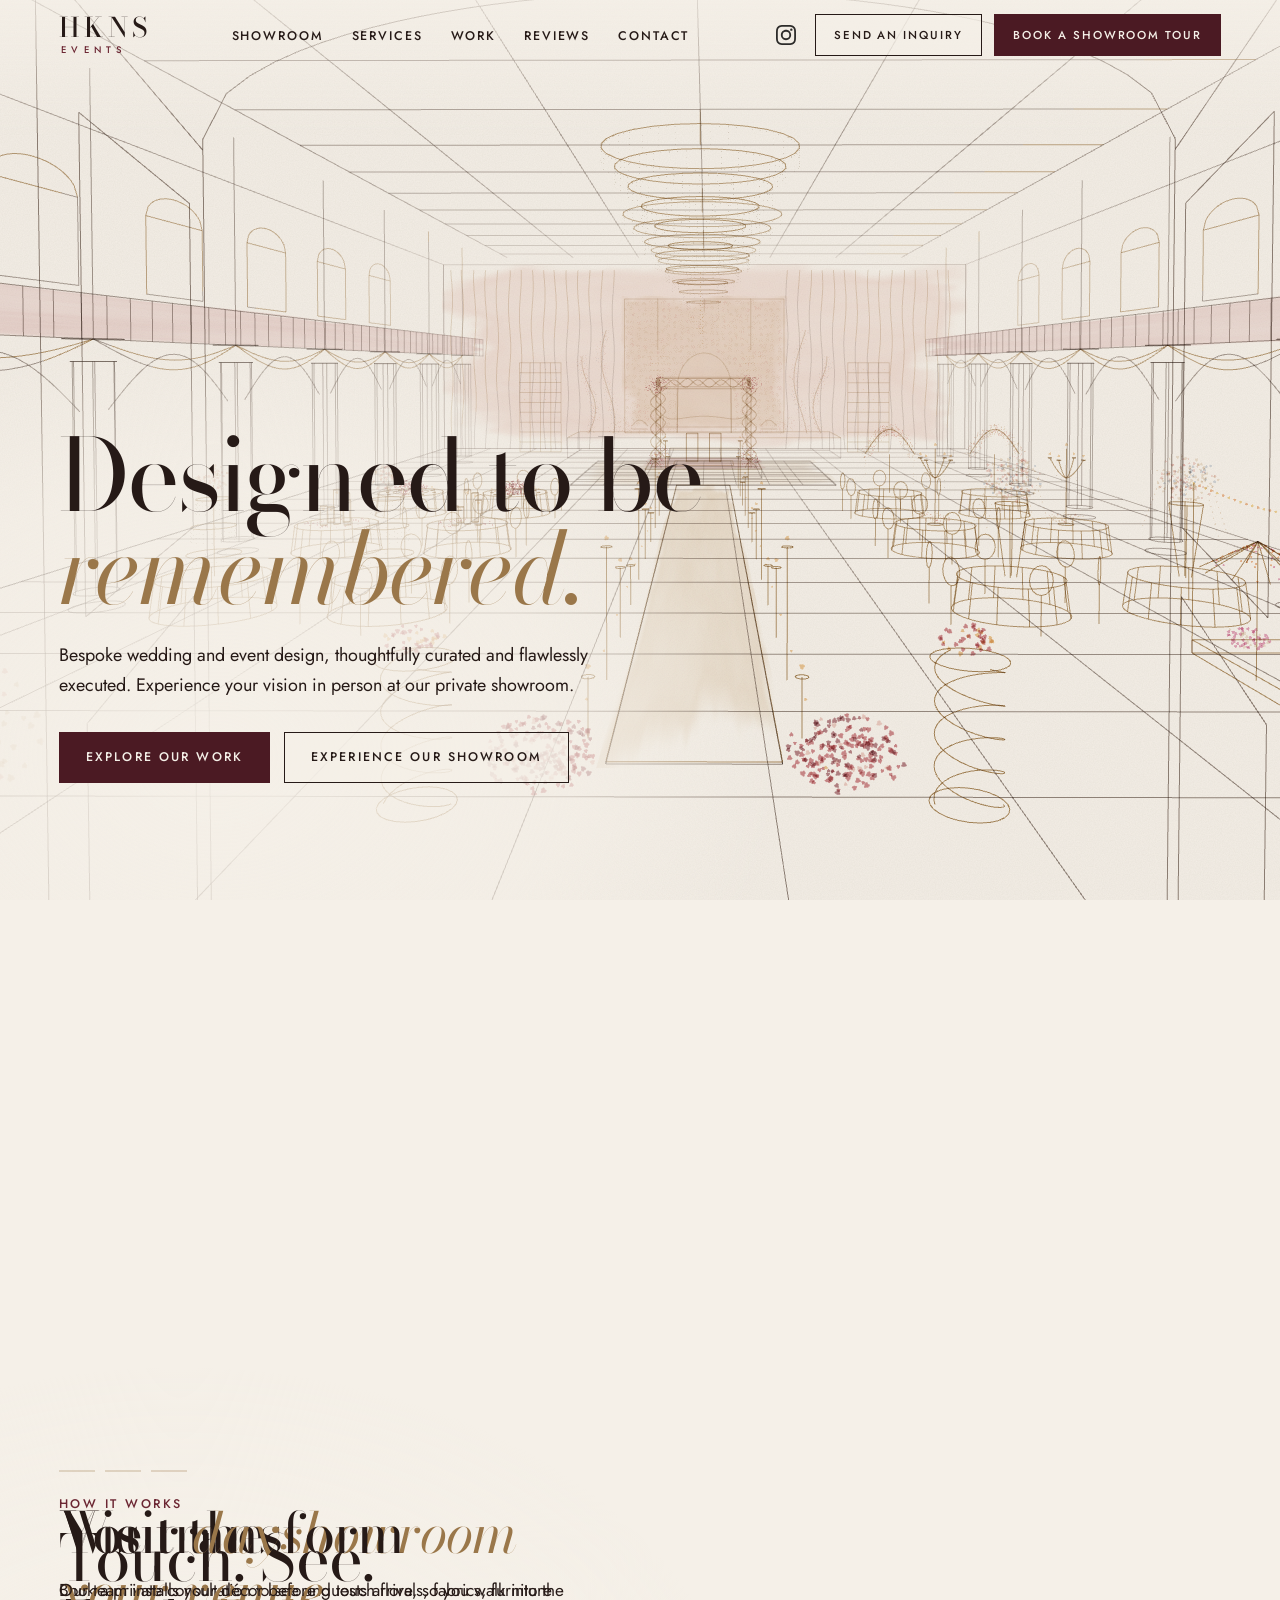
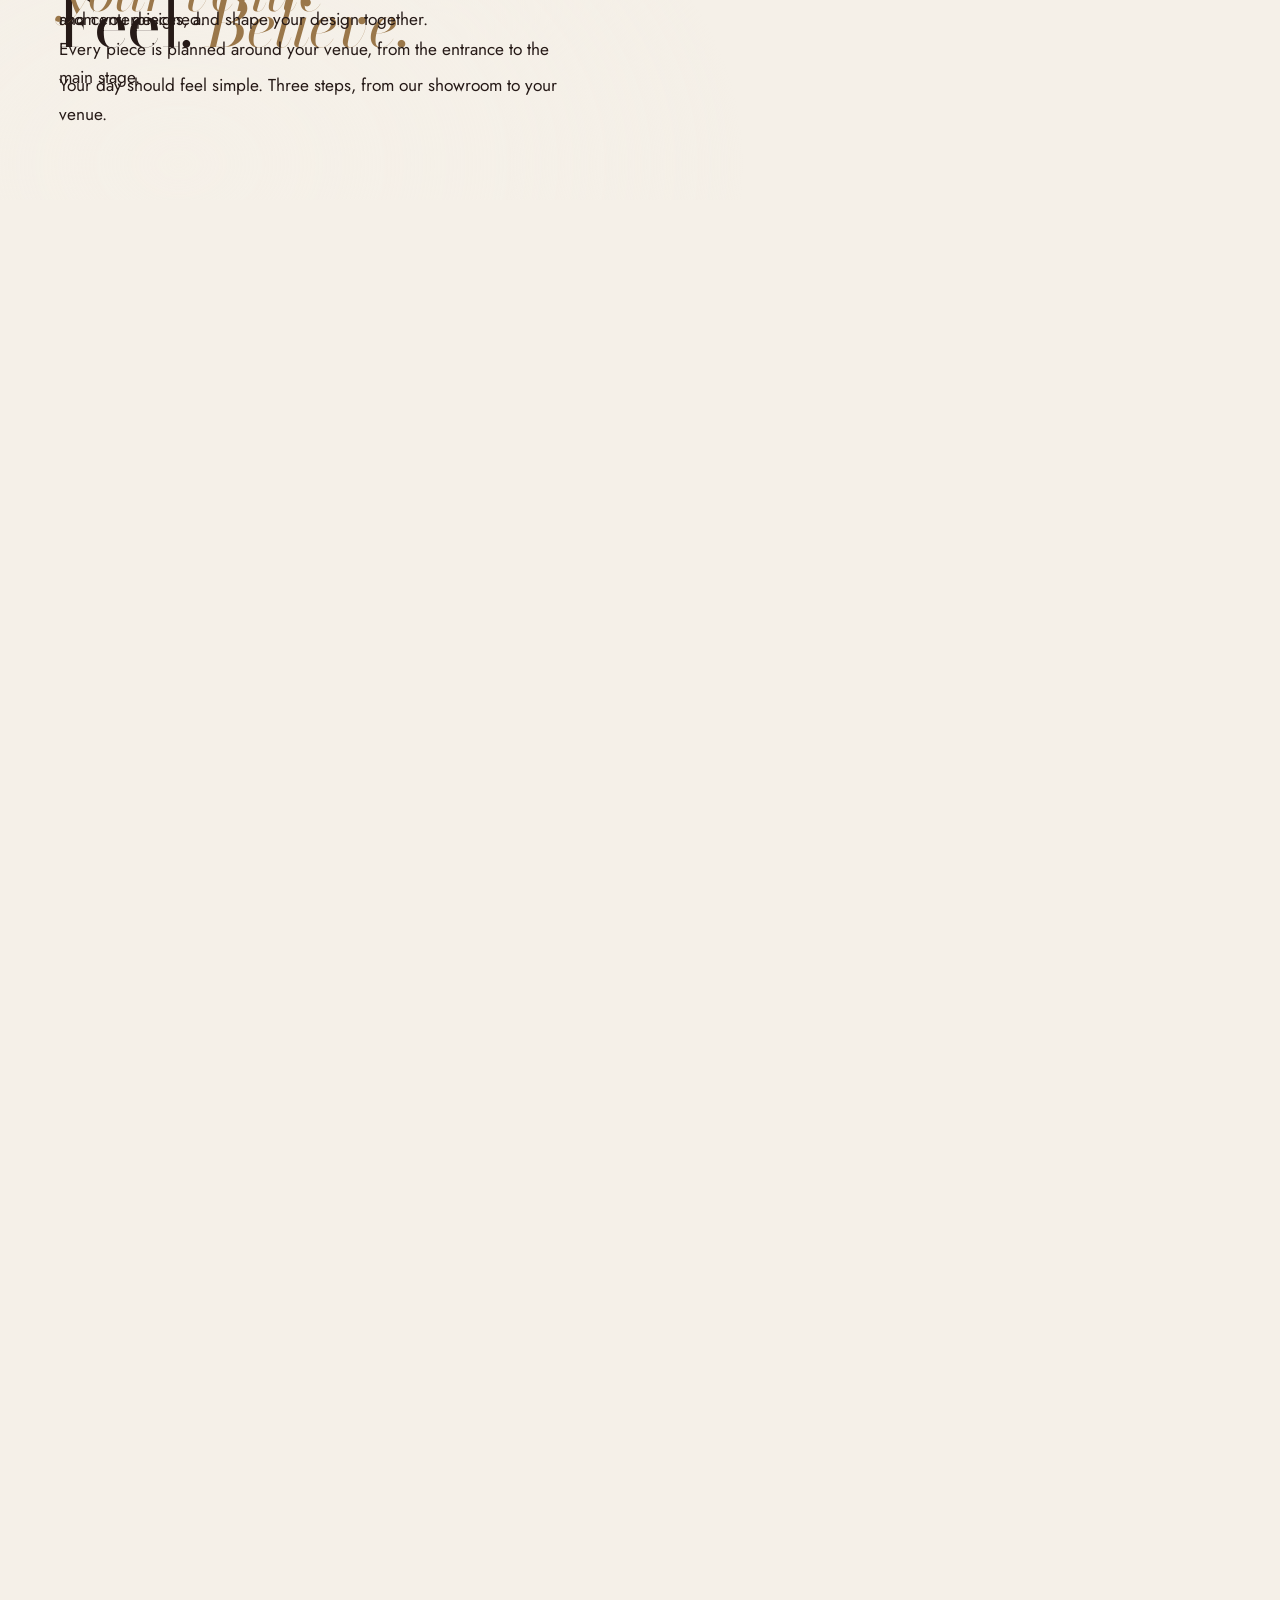
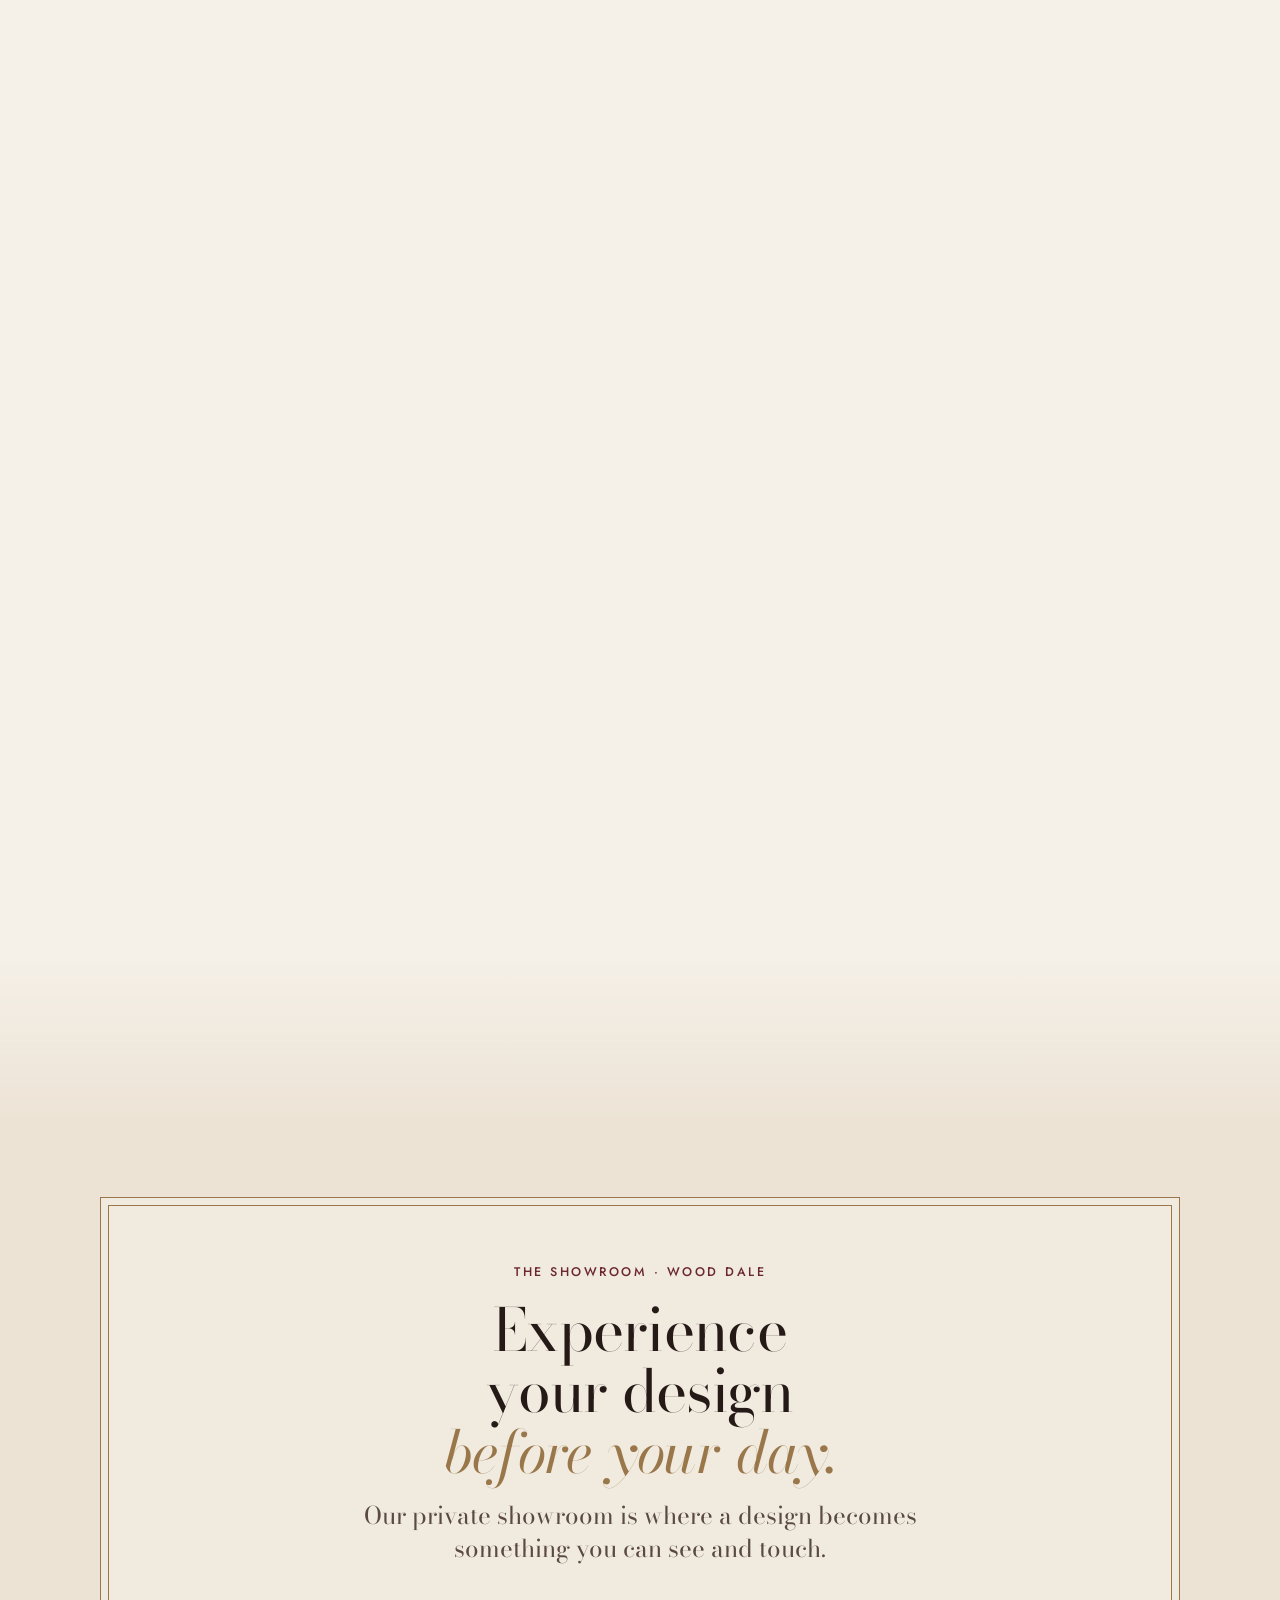
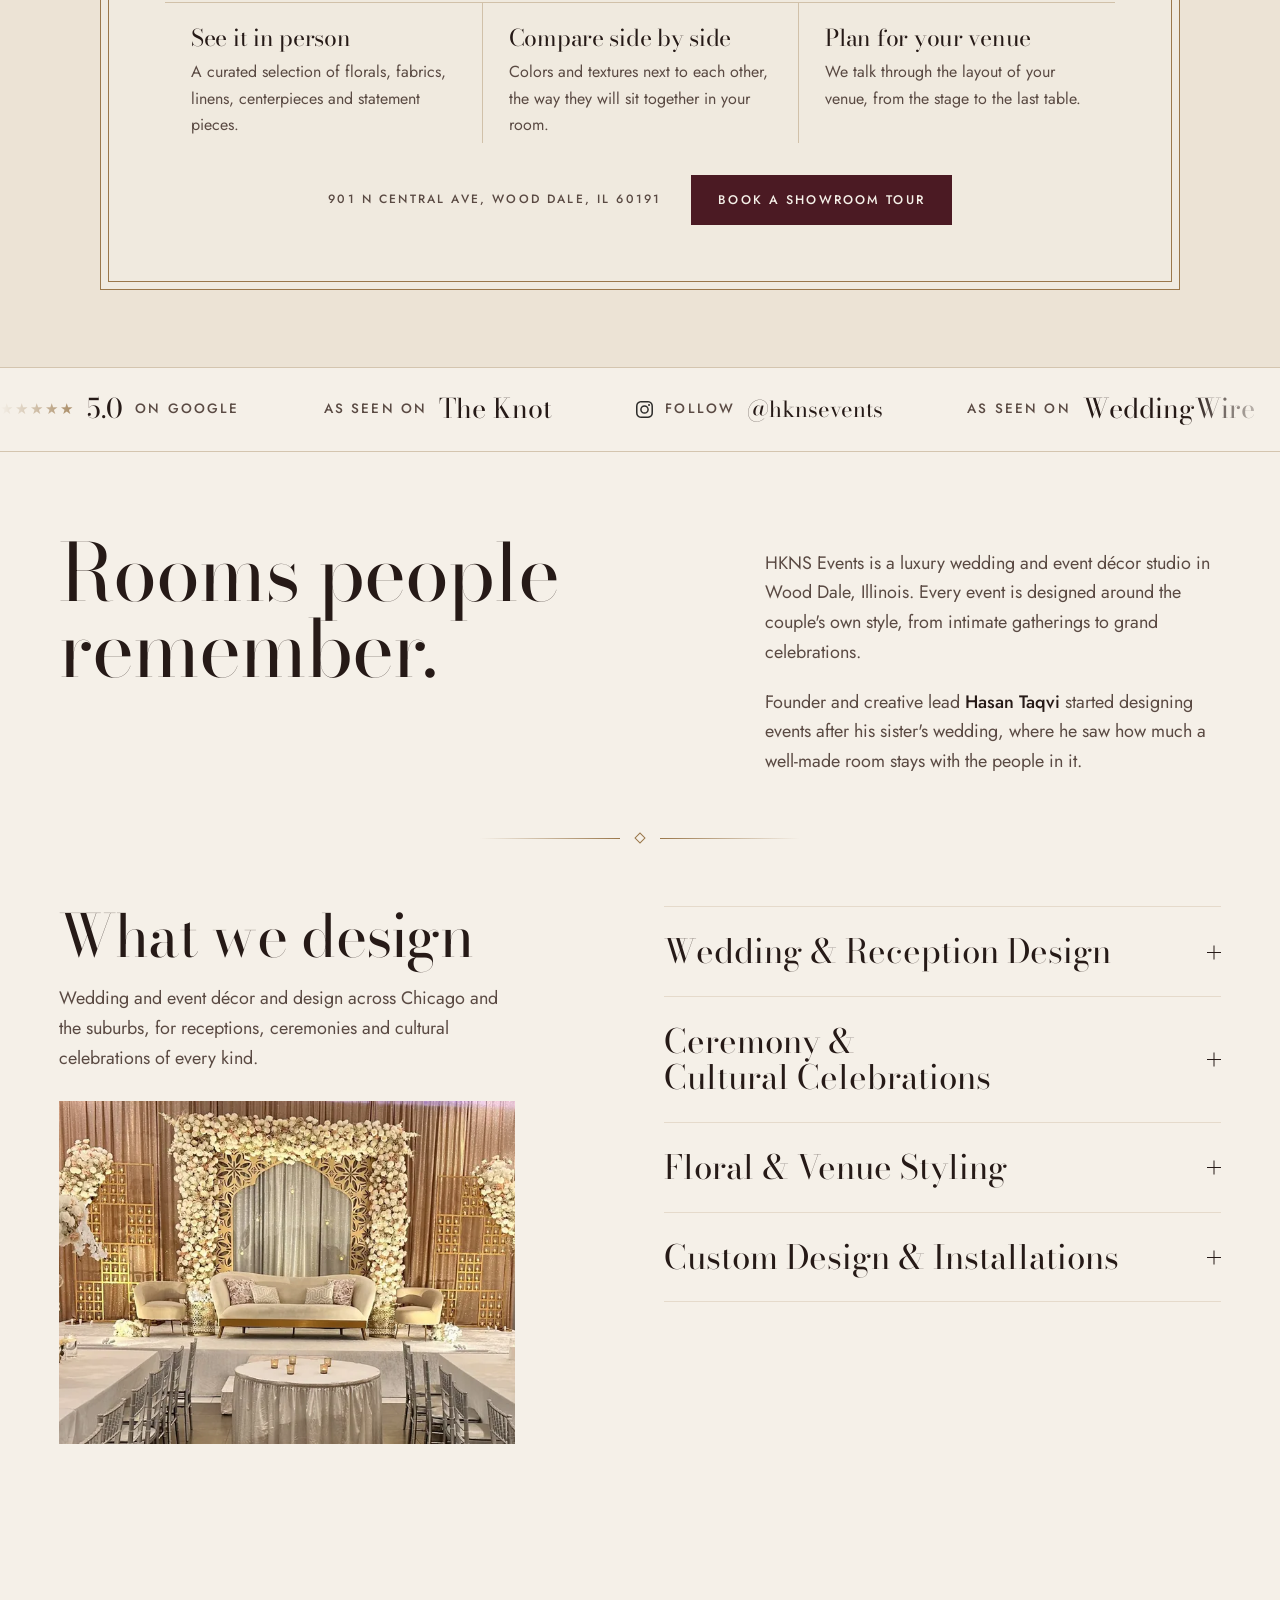
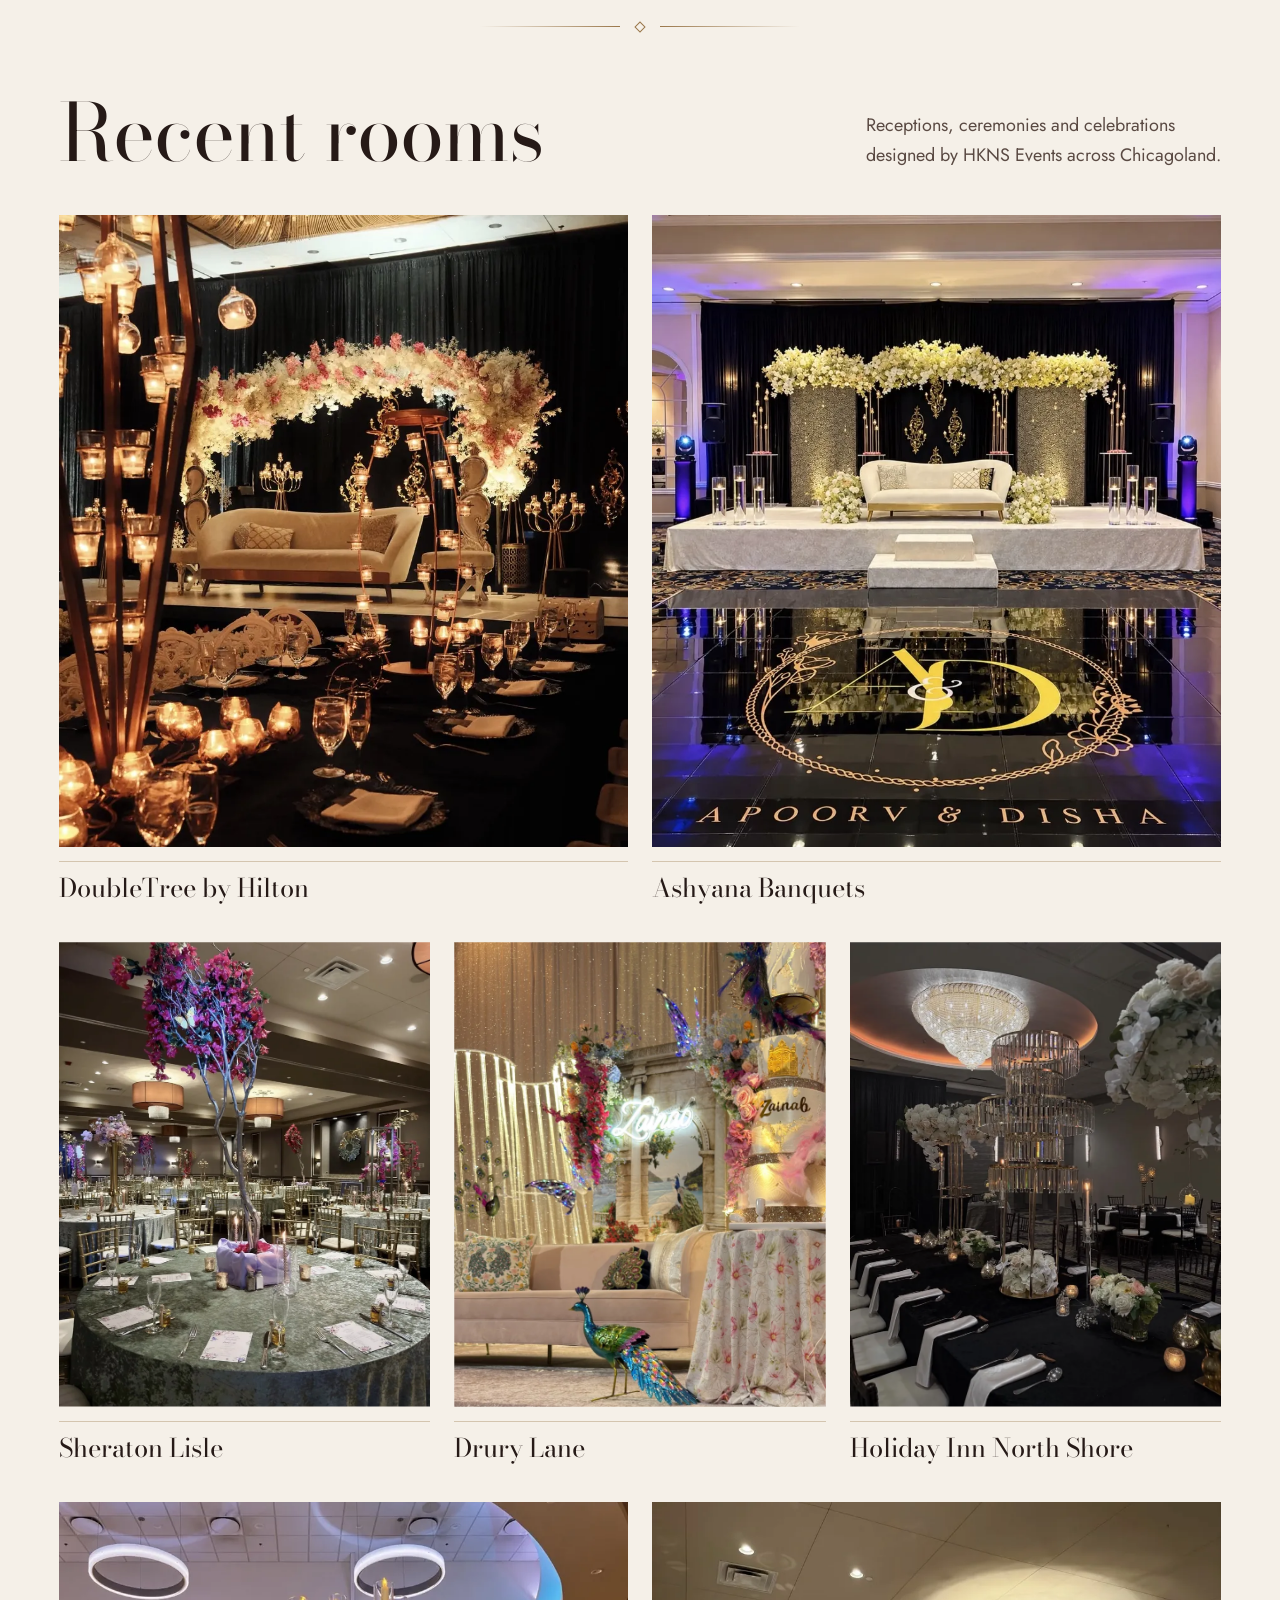
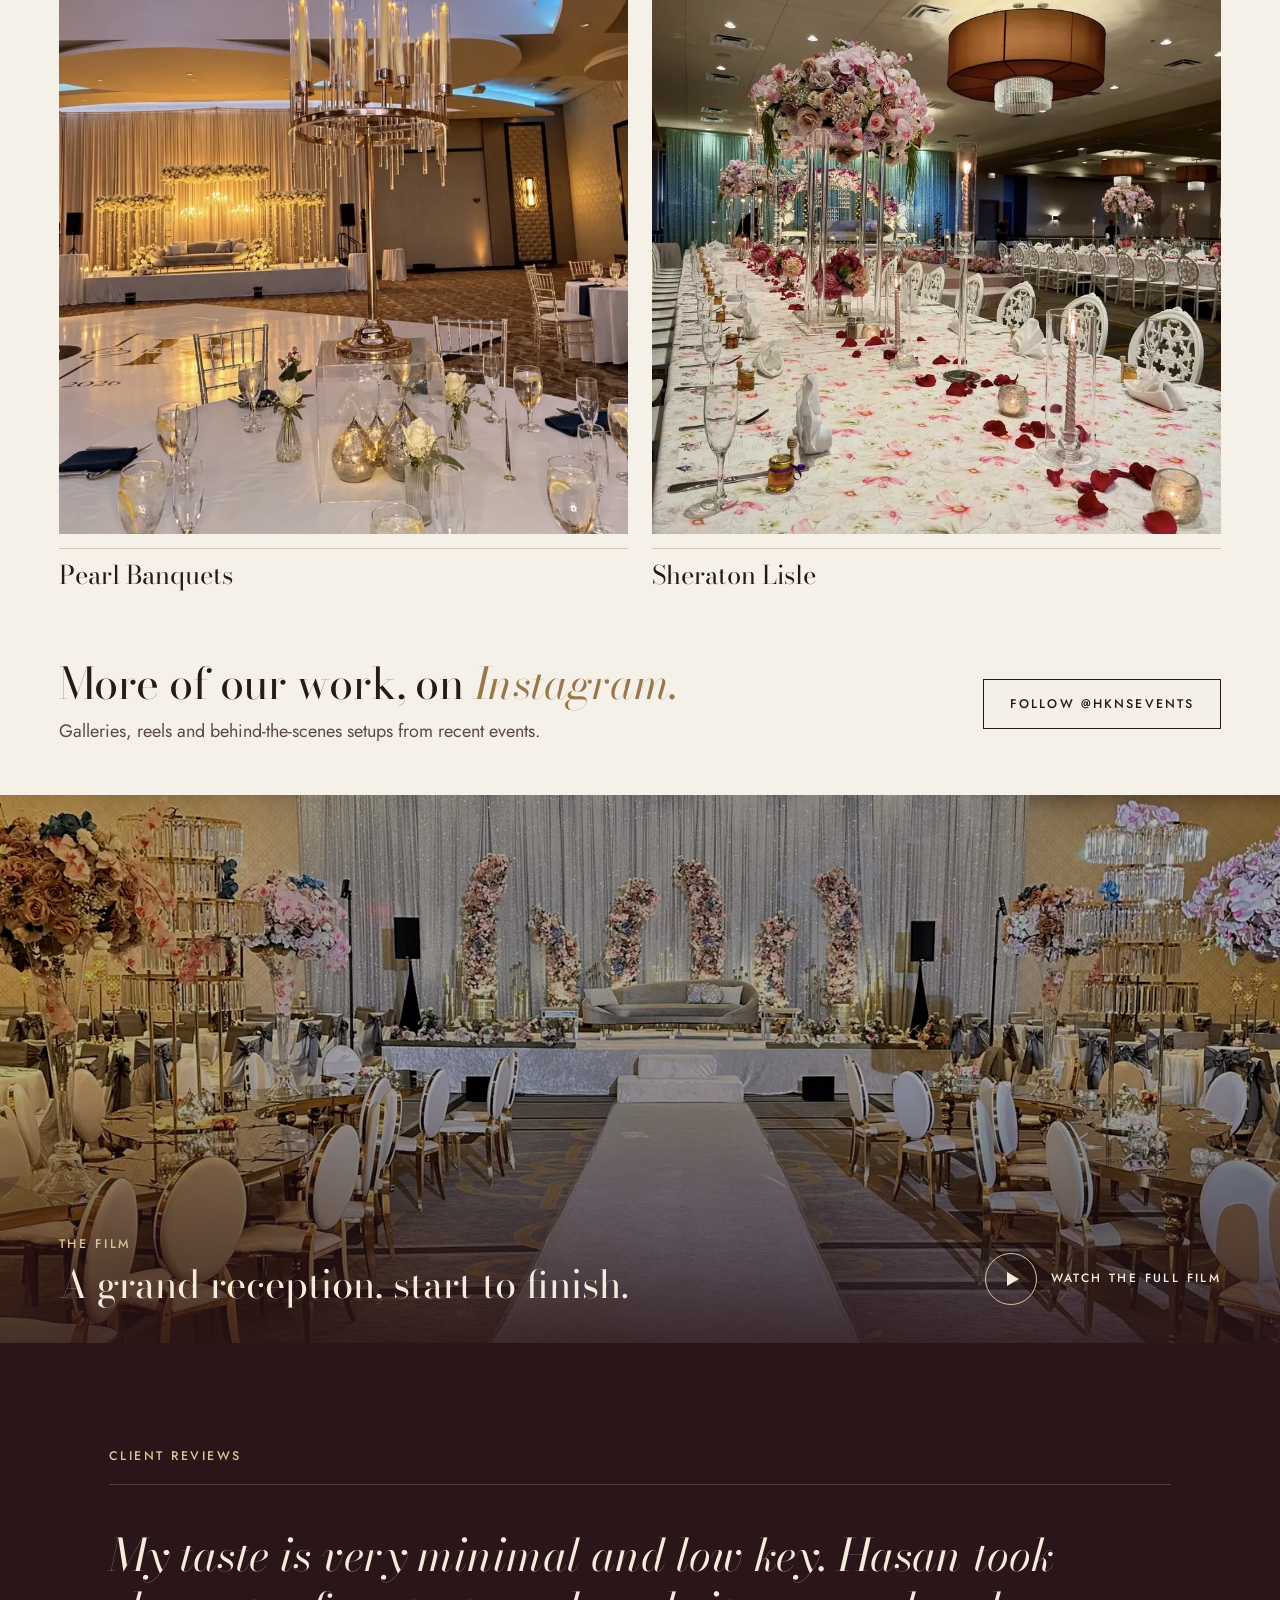
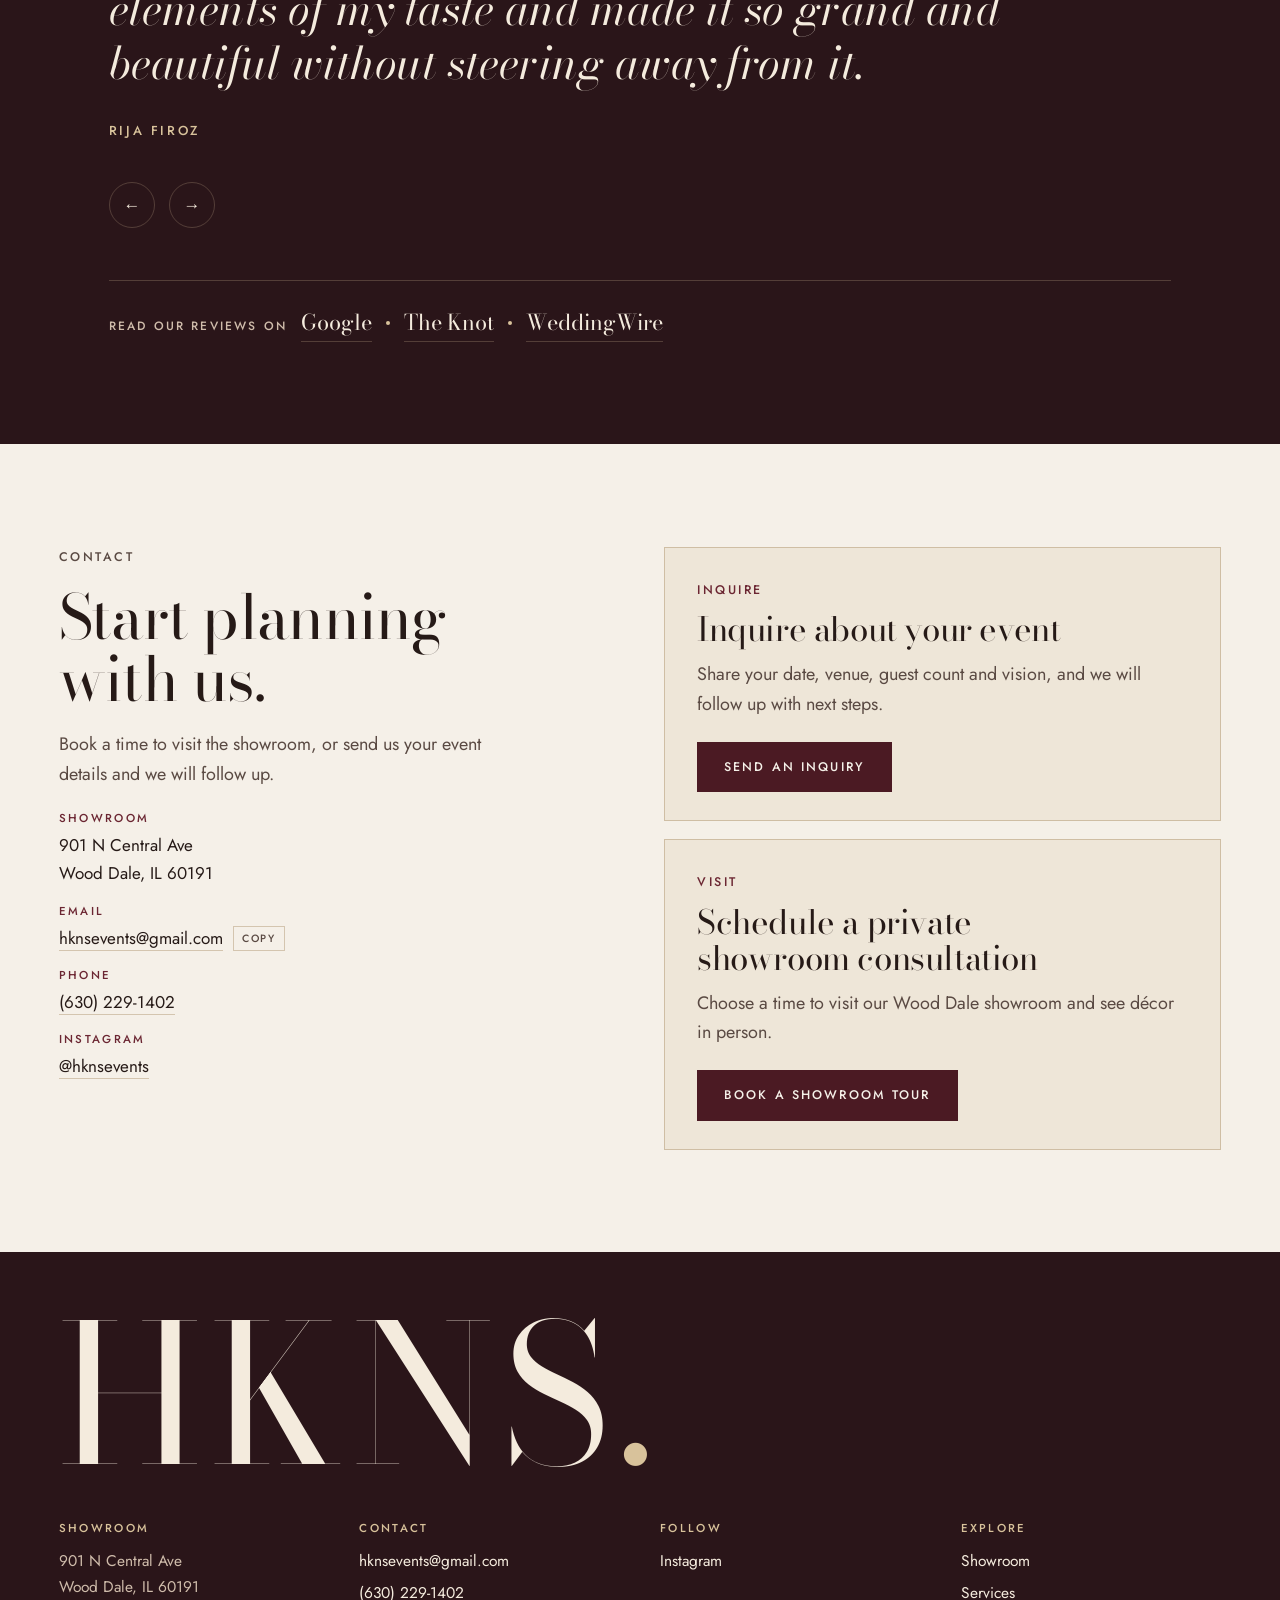
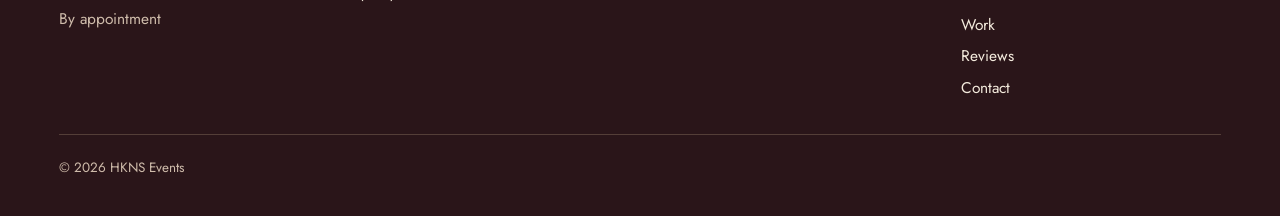
==== commit 71c486c0: "Make the grand opening notice a little larger About 20% wider and 10% taller, still at the top right" ====
--- a/index.html
+++ b/index.html
@@ -23,7 +23,7 @@
 <link rel="preconnect" href="https://fonts.googleapis.com">
 <link rel="preconnect" href="https://fonts.gstatic.com" crossorigin>
 <link rel="stylesheet" href="https://fonts.googleapis.com/css2?family=Bodoni+Moda:ital,opsz,wght@0,6..96,400;0,6..96,500;1,6..96,400;1,6..96,500&family=Jost:wght@400;500&display=swap">
-<link rel="stylesheet" href="assets/site.css?v=0716b1e3">
+<link rel="stylesheet" href="assets/site.css?v=6f79e3b8">
 <script type="application/ld+json">
 {
  "@context": "https://schema.org",
@@ -400,6 +400,6 @@
 
 <script src="vendor/three.min.js" defer></script>
 <script src="vendor/lenis.min.js" defer></script>
-<script src="assets/app.js?v=0716b1e3" defer></script>
+<script src="assets/app.js?v=6f79e3b8" defer></script>
 </body>
 </html>
--- a/assets/site.css
+++ b/assets/site.css
@@ -349,17 +349,17 @@
 }
 
 /* grand opening notice (delete after the event) */
-.notice{position:fixed;z-index:55;top:calc(80px + env(safe-area-inset-top,0px));right:var(--gr);width:min(330px,calc(100vw - 24px));display:grid;grid-template-columns:auto minmax(0,1fr) auto auto;align-items:center;gap:10px;padding:8px 6px 8px 14px;background:rgba(245,240,232,.94);border:1px solid var(--rule);box-shadow:0 6px 22px rgba(42,21,25,.08);opacity:0;transform:translateY(-10px);transition:opacity .6s,transform .6s}
+.notice{position:fixed;z-index:55;top:calc(80px + env(safe-area-inset-top,0px));right:var(--gr);width:min(396px,calc(100vw - 24px));display:grid;grid-template-columns:auto minmax(0,1fr) auto auto;align-items:center;gap:12px;padding:10px 8px 10px 16px;background:rgba(245,240,232,.94);border:1px solid var(--rule);box-shadow:0 6px 22px rgba(42,21,25,.08);opacity:0;transform:translateY(-10px);transition:opacity .6s,transform .6s}
 .notice.in{opacity:1;transform:none}
 .notice-dot{width:8px;height:8px;border-radius:50%;background:var(--wine);box-shadow:0 0 0 0 rgba(107,38,50,.45);animation:ping 2.2s ease-out infinite}
 @keyframes ping{70%{box-shadow:0 0 0 9px rgba(107,38,50,0)}100%{box-shadow:0 0 0 0 rgba(107,38,50,0)}}
 .notice-k{white-space:nowrap;font-size:10.5px;font-weight:500;letter-spacing:.18em;text-transform:uppercase;color:var(--wine)}
-.notice-t{font-size:13.5px;line-height:1.35;color:var(--ink);margin-top:1px}
+.notice-t{font-size:14.5px;line-height:1.35;color:var(--ink);margin-top:2px}
 .notice-go{font-size:10.5px;font-weight:500;letter-spacing:.16em;text-transform:uppercase;color:var(--wine);border:1px solid var(--rule);padding:7px 10px;text-decoration:none;transition:background .3s,color .3s}
 .notice-go:hover{background:var(--onyx);color:var(--paper)}
 .notice-x{width:28px;height:28px;border:0;background:none;color:var(--ink-3);font-size:20px;line-height:1;cursor:pointer}
 .notice-x:hover{color:var(--ink)}
-@media (max-width:900px){.notice{top:calc(74px + env(safe-area-inset-top,0px));left:auto;right:12px;width:min(300px,calc(100vw - 24px));gap:8px;padding:7px 4px 7px 12px}.notice-k{font-size:9.5px;letter-spacing:.14em}.notice-t{font-size:12.5px}.notice-go{padding:6px 9px;font-size:10px}}
+@media (max-width:900px){.notice{top:calc(74px + env(safe-area-inset-top,0px));left:auto;right:12px;width:min(360px,calc(100vw - 24px));gap:10px;padding:9px 6px 9px 14px}.notice-k{font-size:9.5px;letter-spacing:.14em}.notice-t{font-size:12.5px}.notice-go{padding:6px 9px;font-size:10px}}
 @media (prefers-reduced-motion:reduce){.notice{transition:none}.notice-dot{animation:none}}
 
 /* back to top */
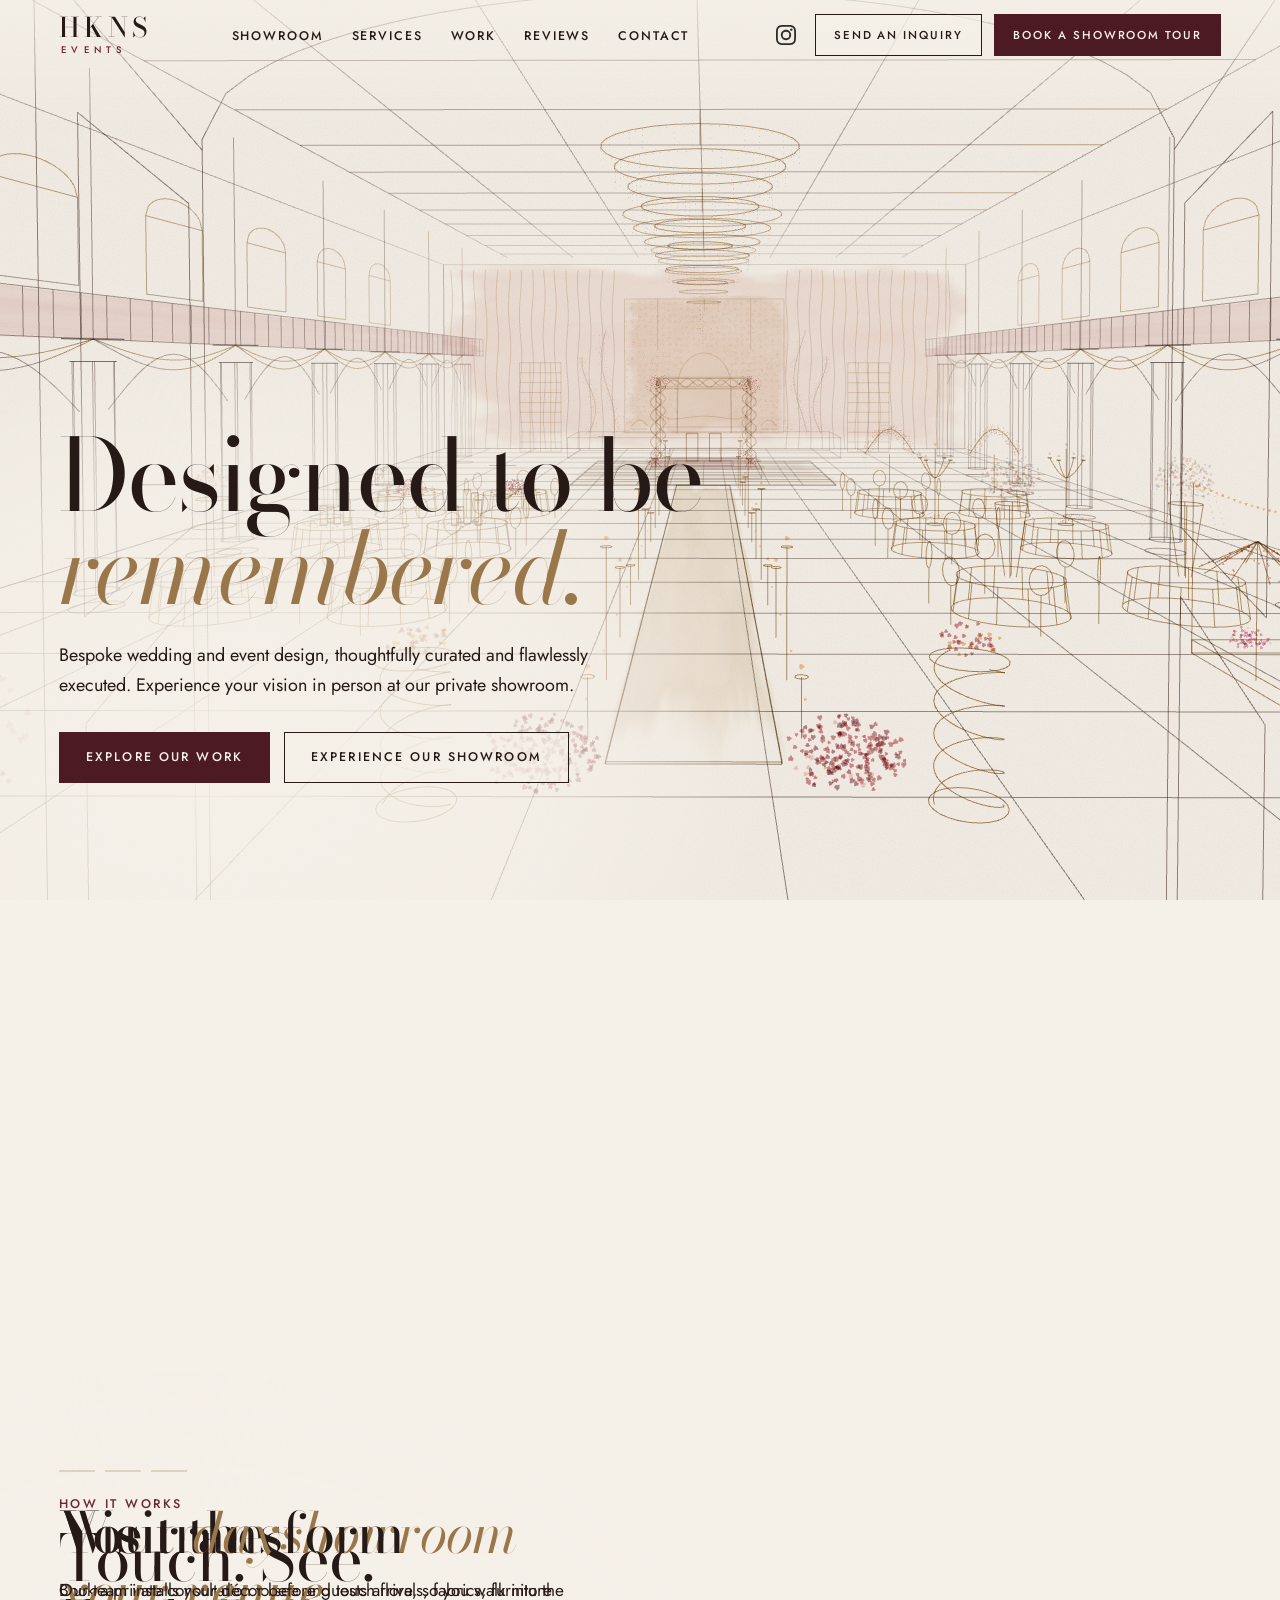
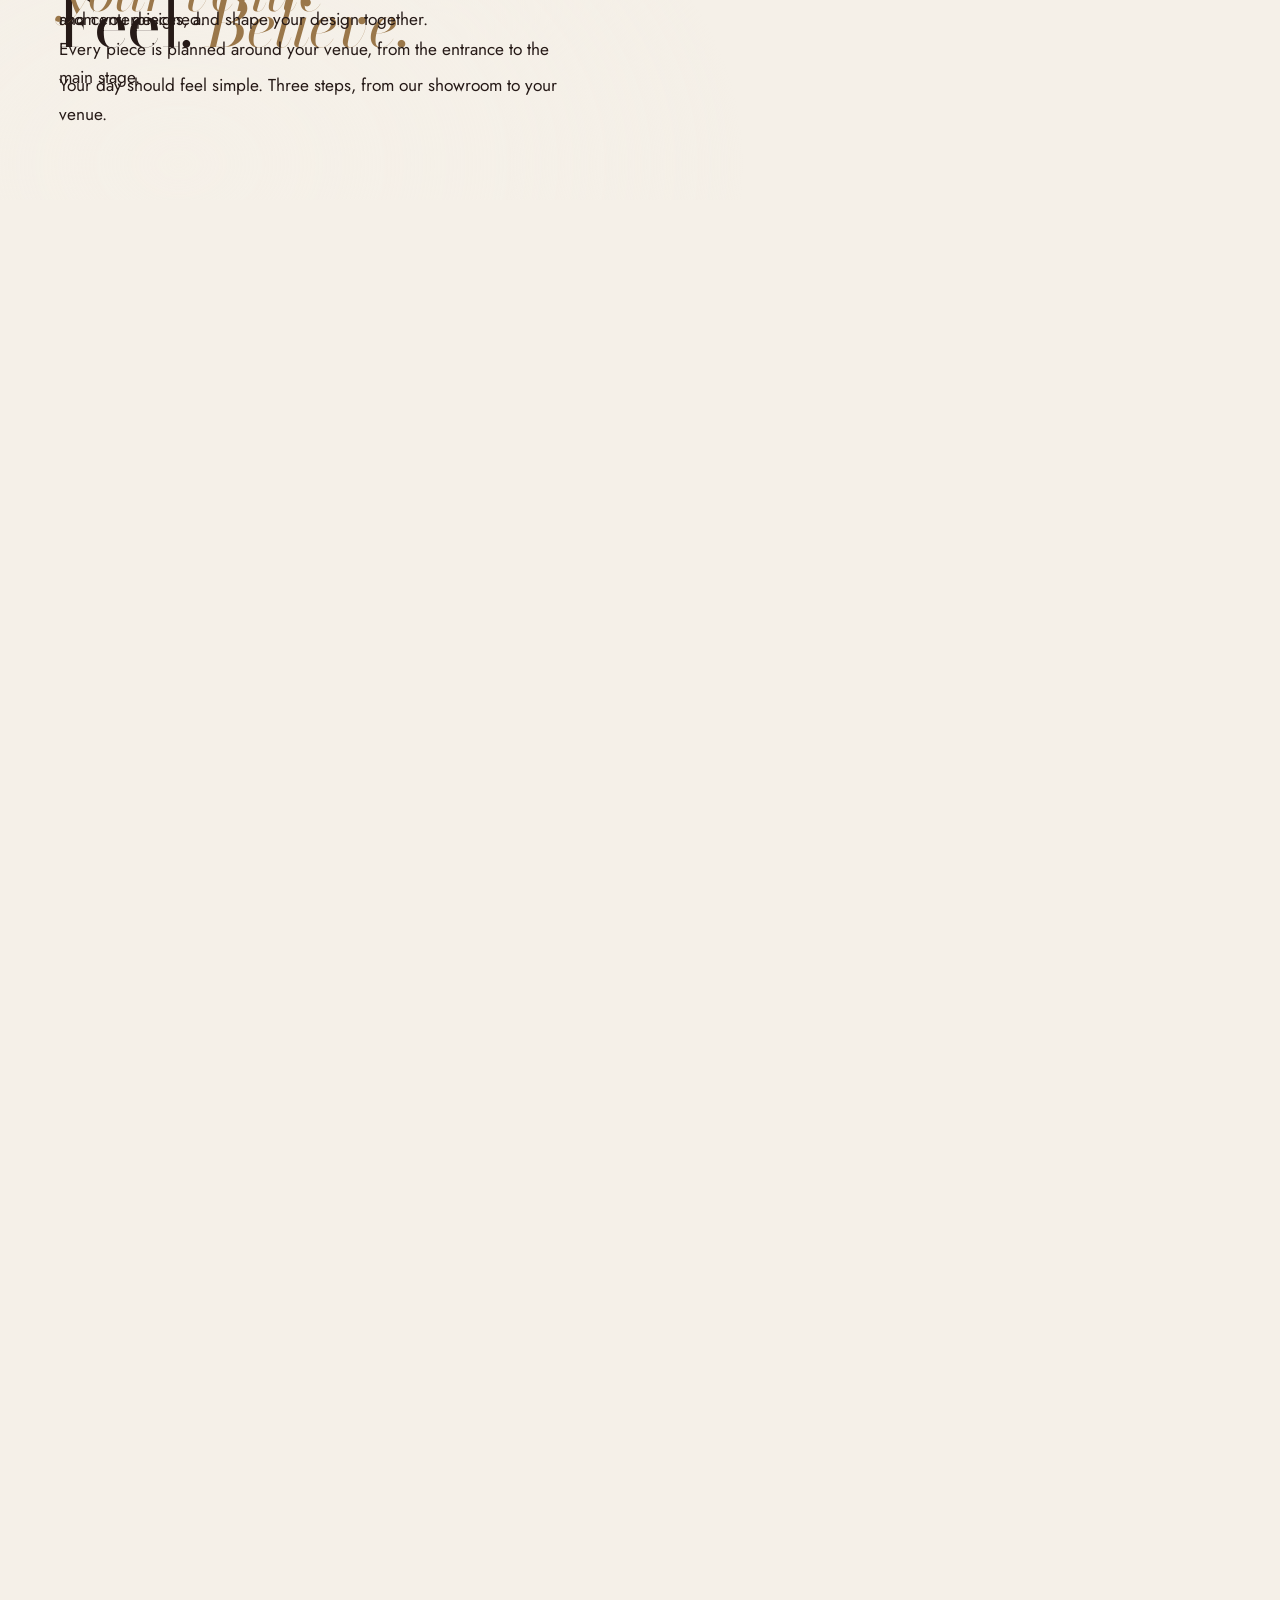
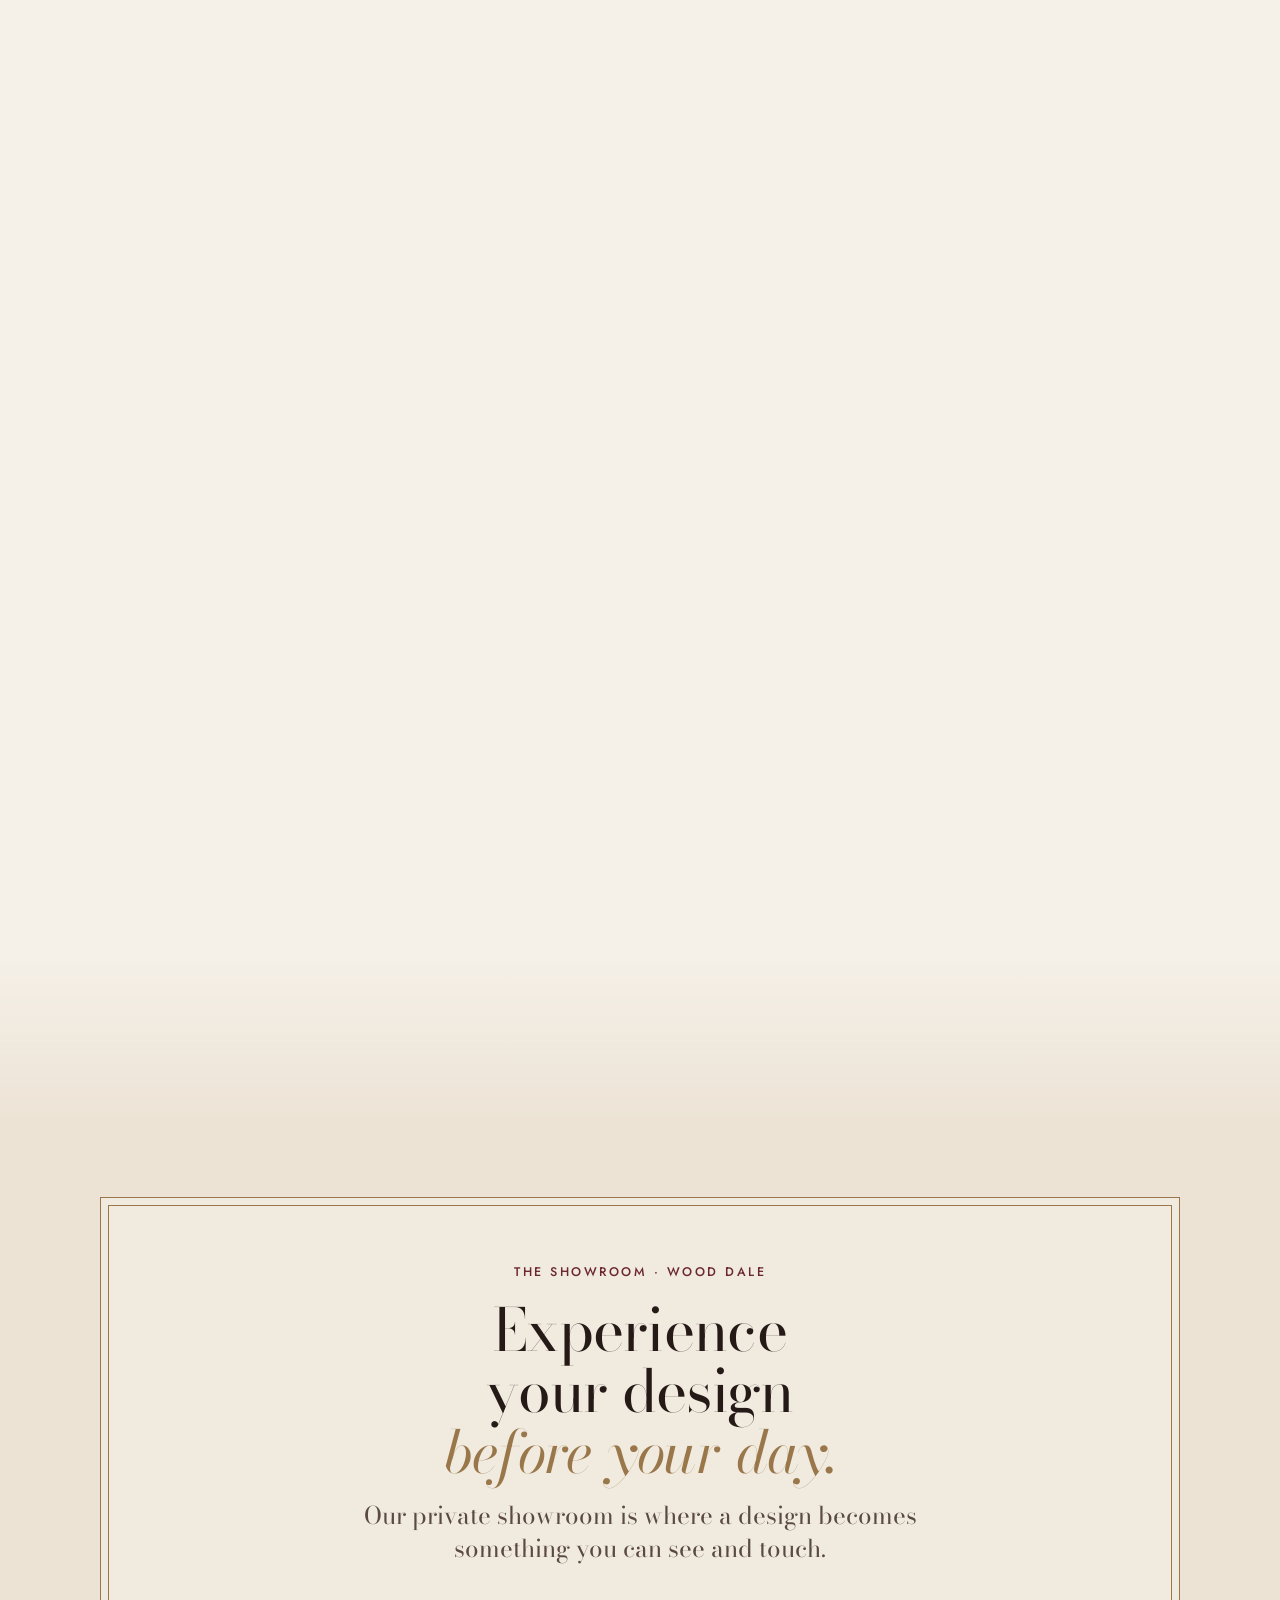
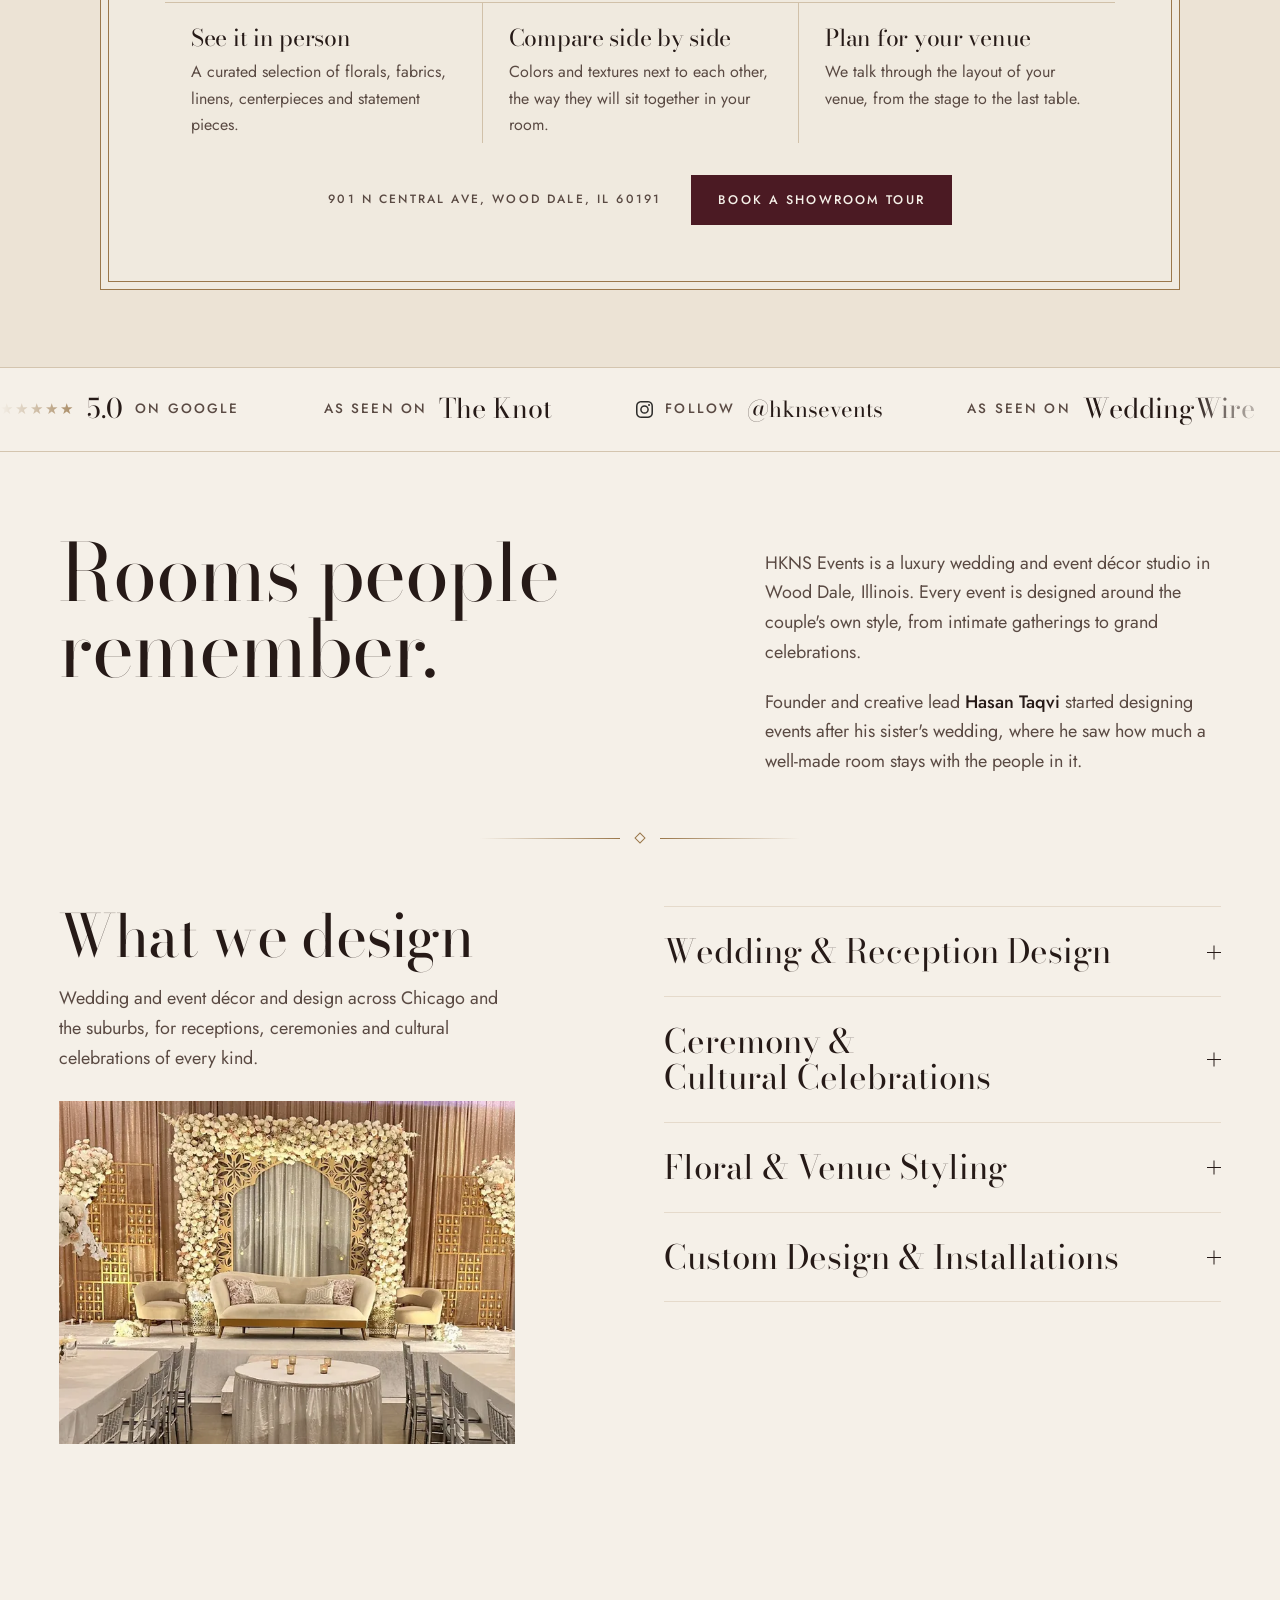
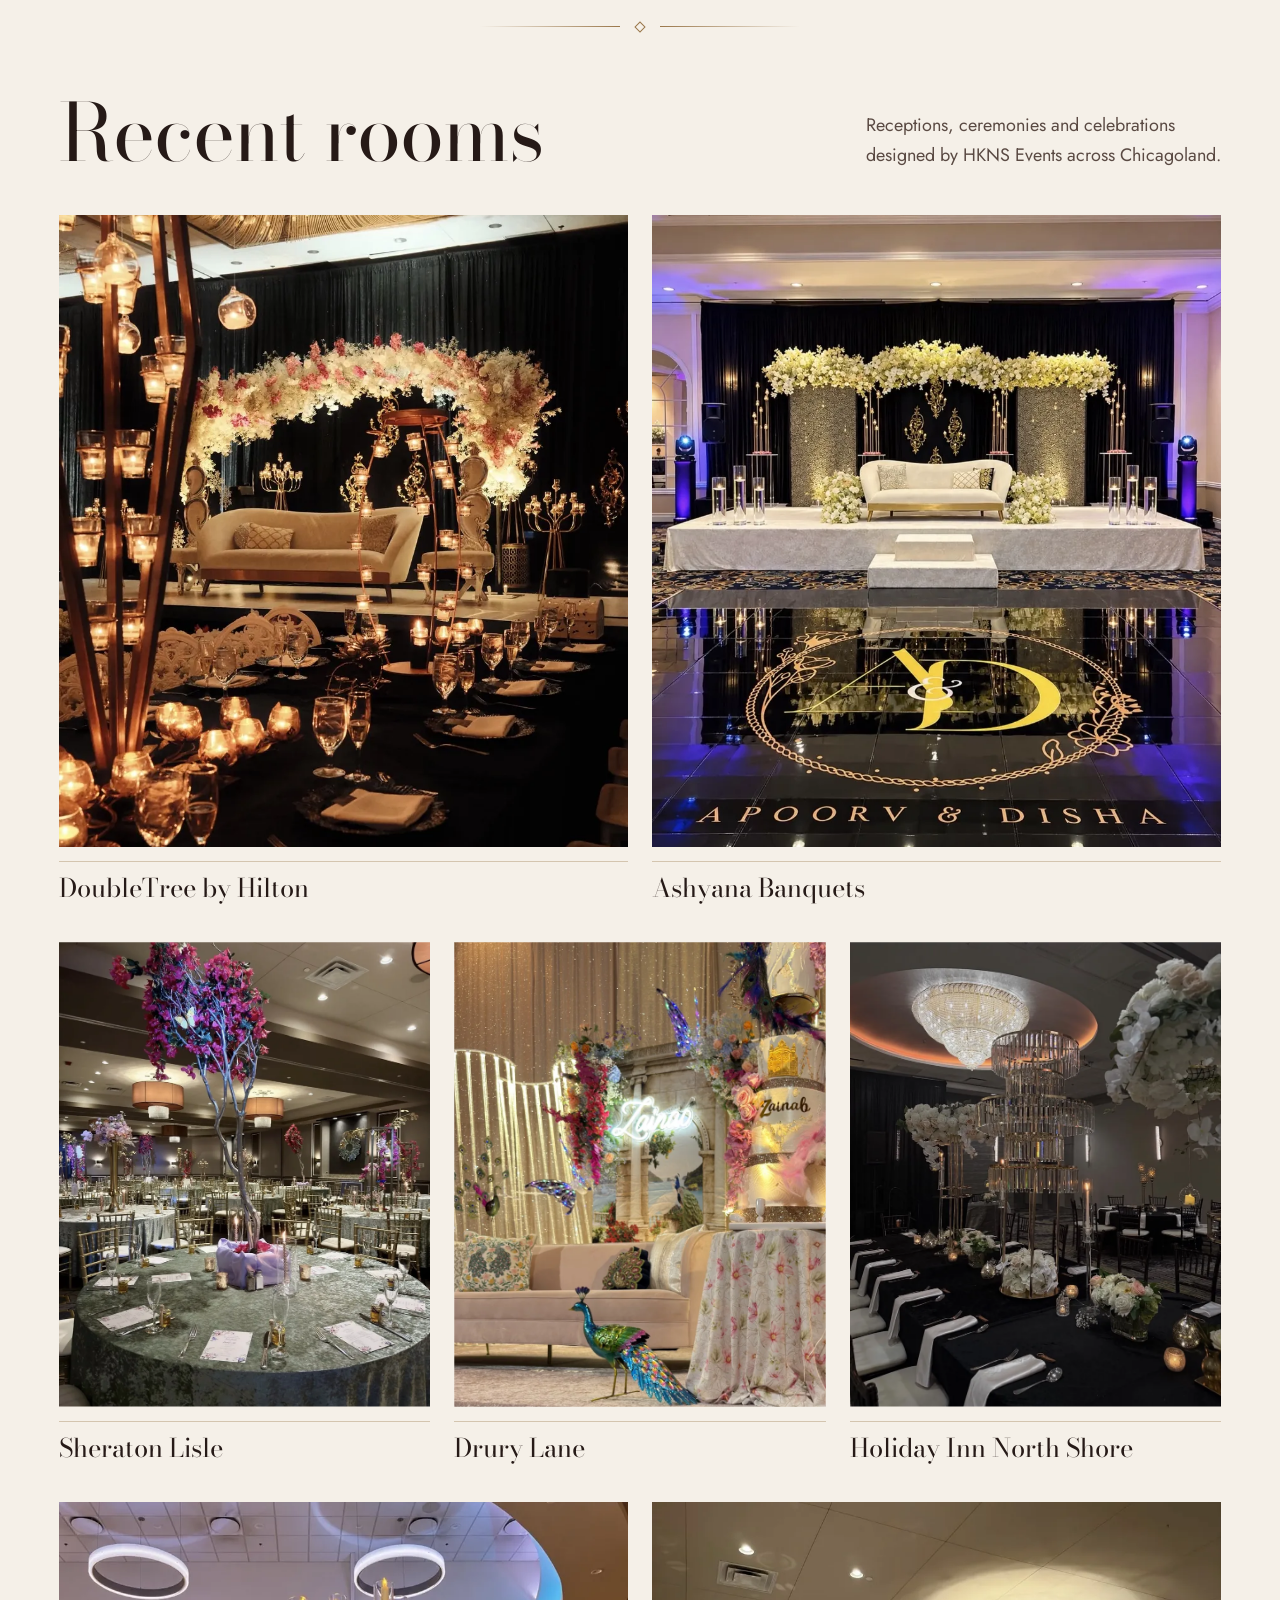
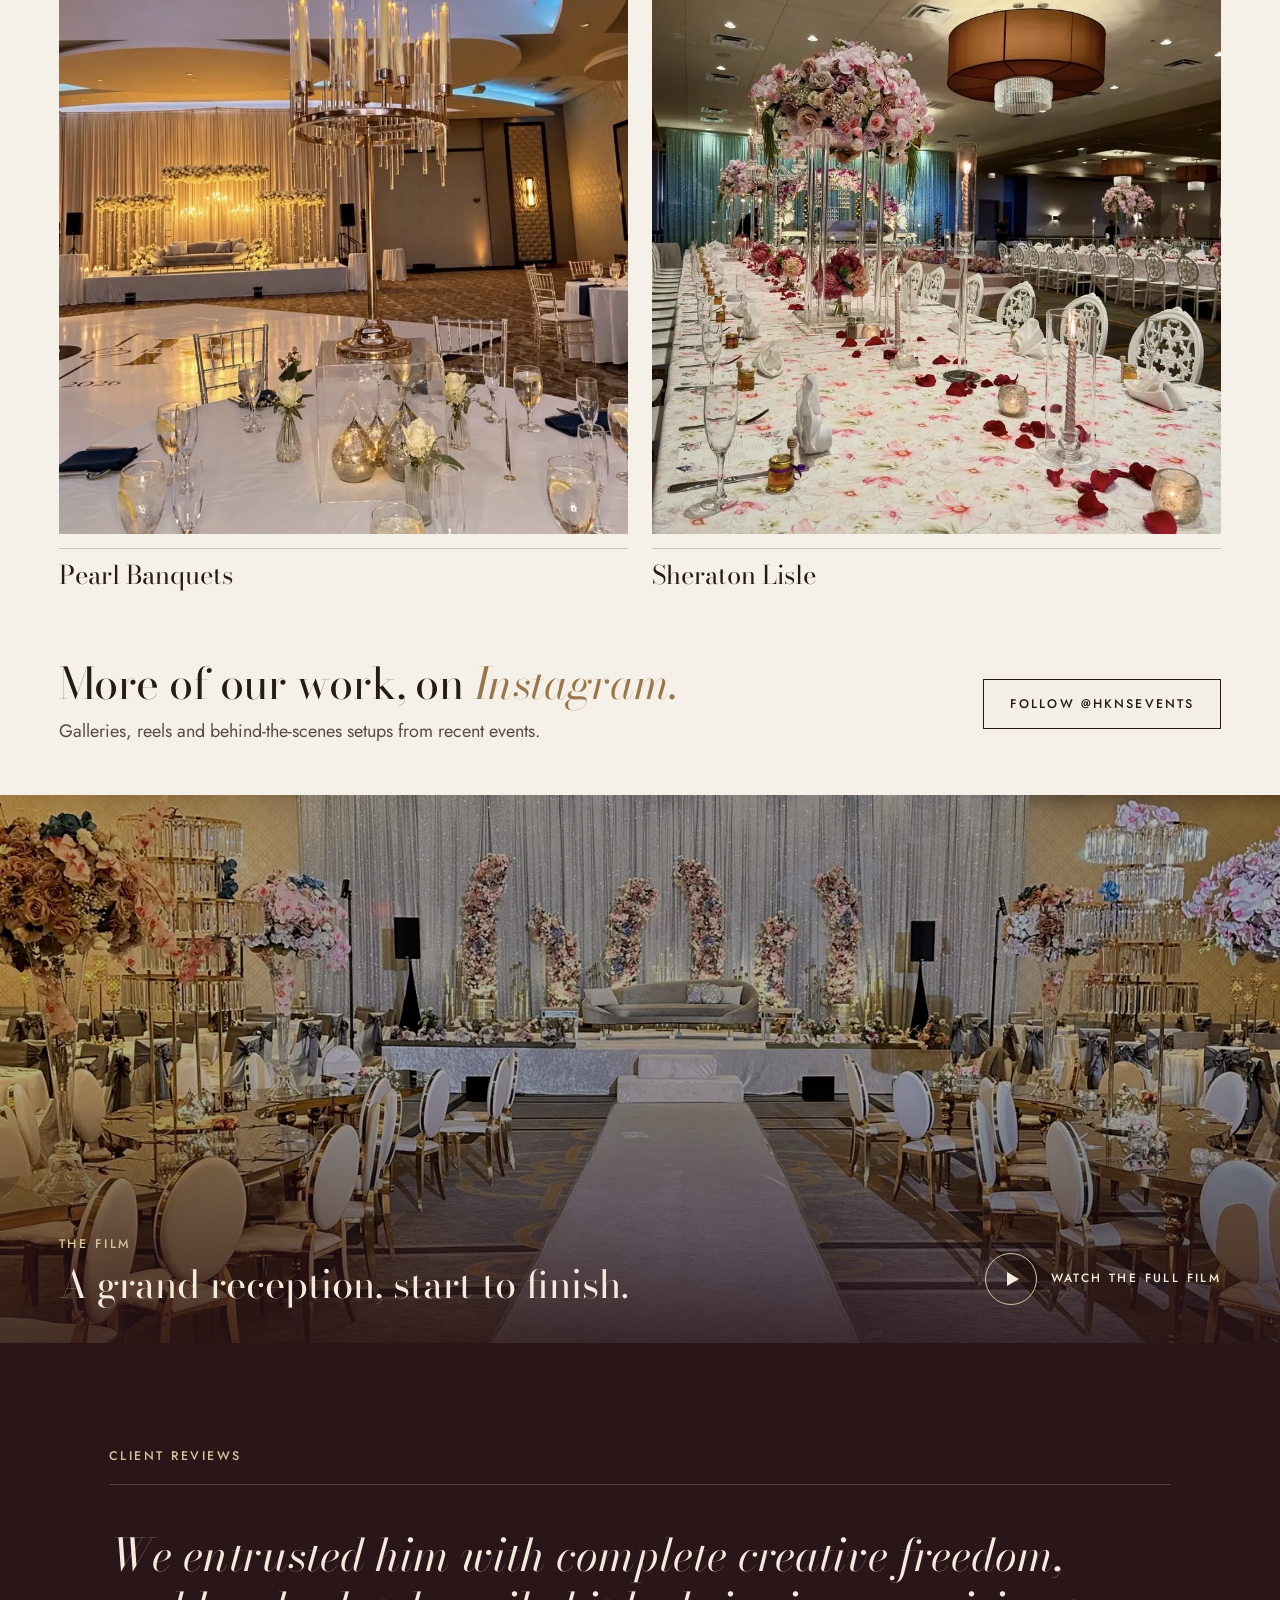
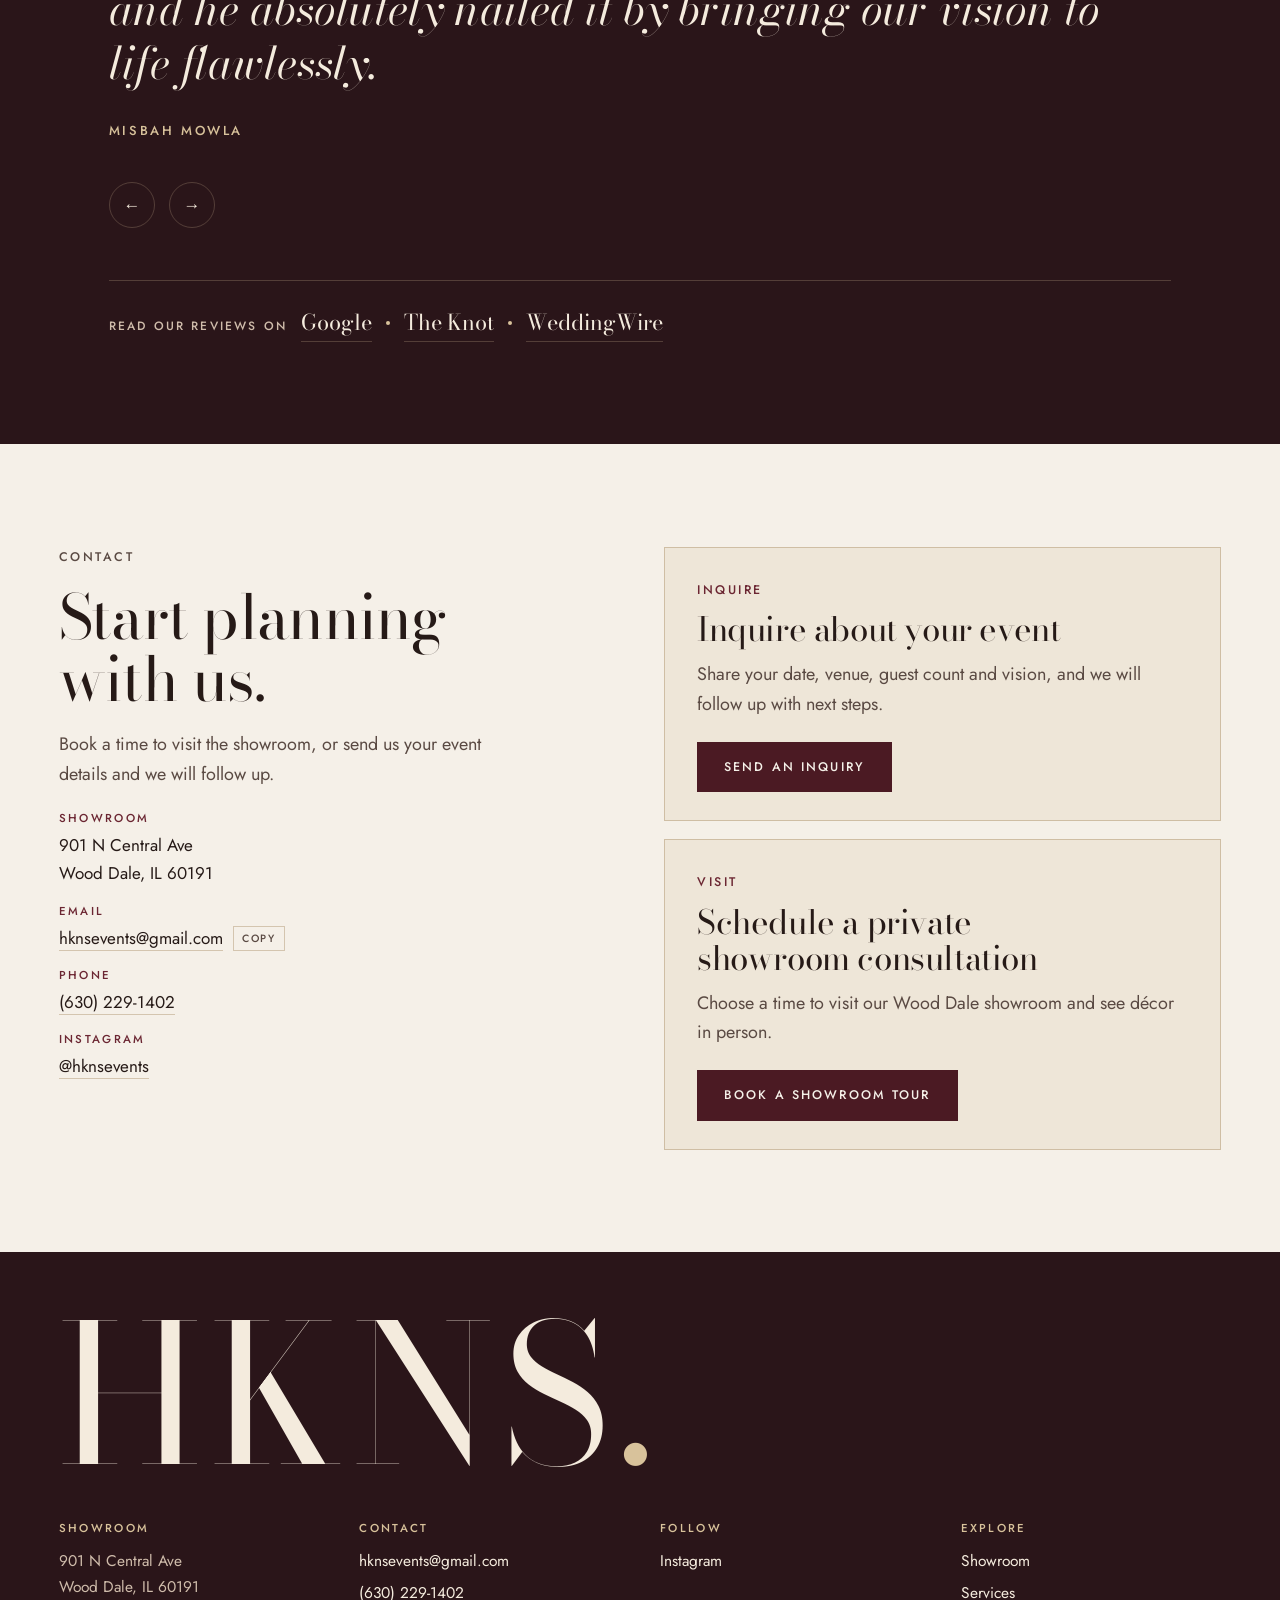
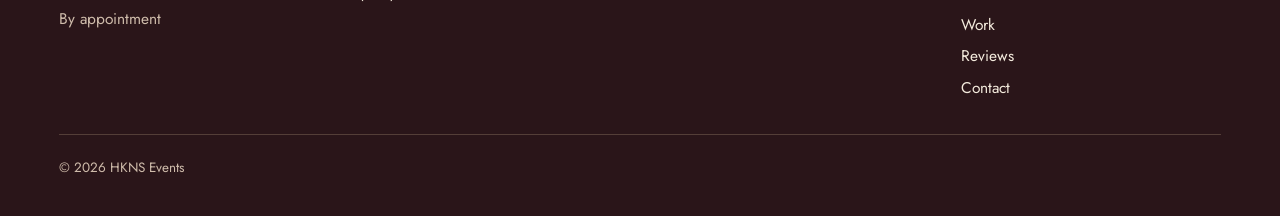
==== commit 861a26b5: "Keep the ratings banner moving when it's tapped or hovered Co-Authored-By: Claude Opus 5.5 <noreply@" ====
--- a/index.html
+++ b/index.html
@@ -23,7 +23,7 @@
 <link rel="preconnect" href="https://fonts.googleapis.com">
 <link rel="preconnect" href="https://fonts.gstatic.com" crossorigin>
 <link rel="stylesheet" href="https://fonts.googleapis.com/css2?family=Bodoni+Moda:ital,opsz,wght@0,6..96,400;0,6..96,500;1,6..96,400;1,6..96,500&family=Jost:wght@400;500&display=swap">
-<link rel="stylesheet" href="assets/site.css?v=6f79e3b8">
+<link rel="stylesheet" href="assets/site.css?v=bb9af31b">
 <script type="application/ld+json">
 {
  "@context": "https://schema.org",
@@ -400,6 +400,6 @@
 
 <script src="vendor/three.min.js" defer></script>
 <script src="vendor/lenis.min.js" defer></script>
-<script src="assets/app.js?v=6f79e3b8" defer></script>
+<script src="assets/app.js?v=bb9af31b" defer></script>
 </body>
 </html>
--- a/assets/site.css
+++ b/assets/site.css
@@ -174,7 +174,6 @@
 .strip{background:var(--paper);border-top:1px solid var(--rule);border-bottom:1px solid var(--rule);padding-block:19px;overflow:hidden}
 .marquee{overflow:hidden;-webkit-mask-image:linear-gradient(90deg,transparent,#000 7%,#000 93%,transparent);mask-image:linear-gradient(90deg,transparent,#000 7%,#000 93%,transparent)}
 .mq-track{display:flex;width:max-content;animation:mq 38s linear infinite}
-.marquee:hover .mq-track{animation-play-state:paused}
 .mq-set{display:flex;align-items:center;gap:84px;padding-right:84px}
 .mq-set a{display:inline-flex;align-items:center;gap:12px;white-space:nowrap;text-decoration:none;color:var(--ink-2);font-size:13.5px;font-weight:500;letter-spacing:.16em;text-transform:uppercase}
 .mq-set b{font-family:var(--display);font-weight:400;font-size:27px;letter-spacing:0;text-transform:none;color:var(--ink)}
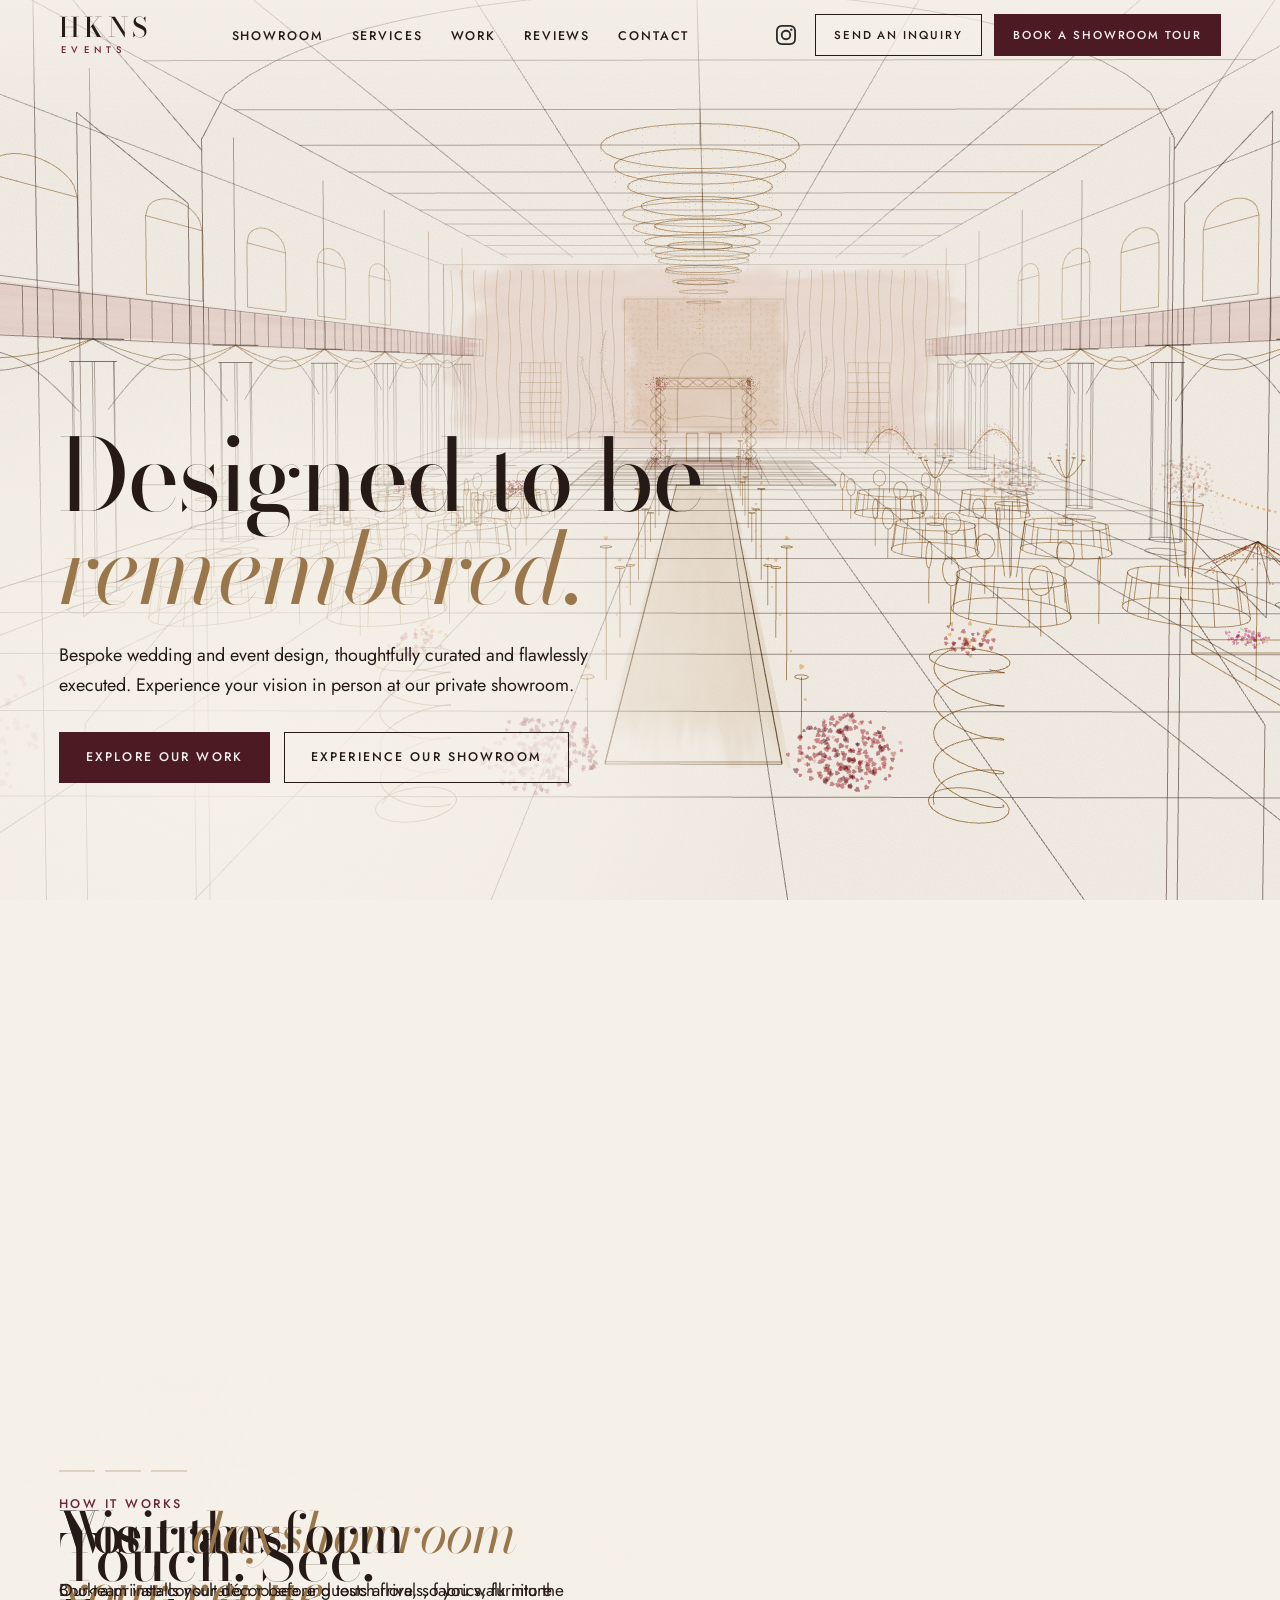
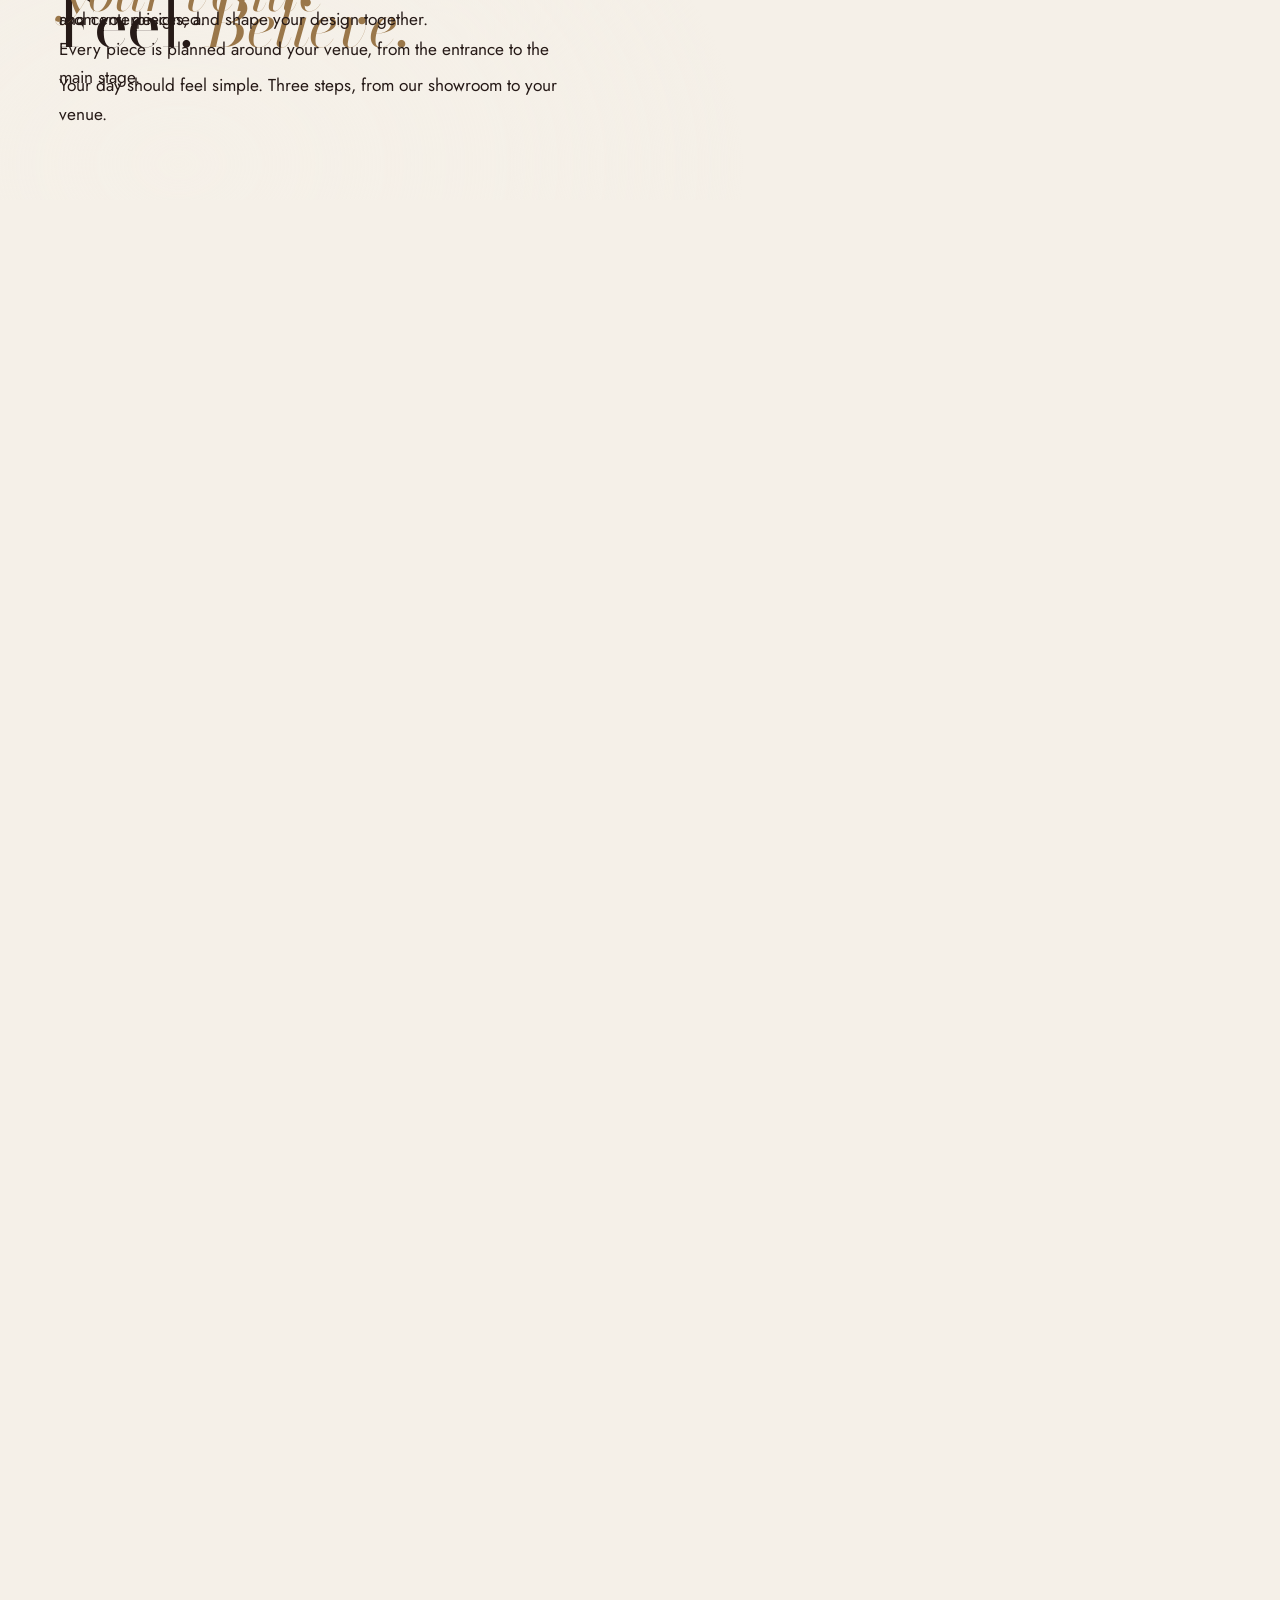
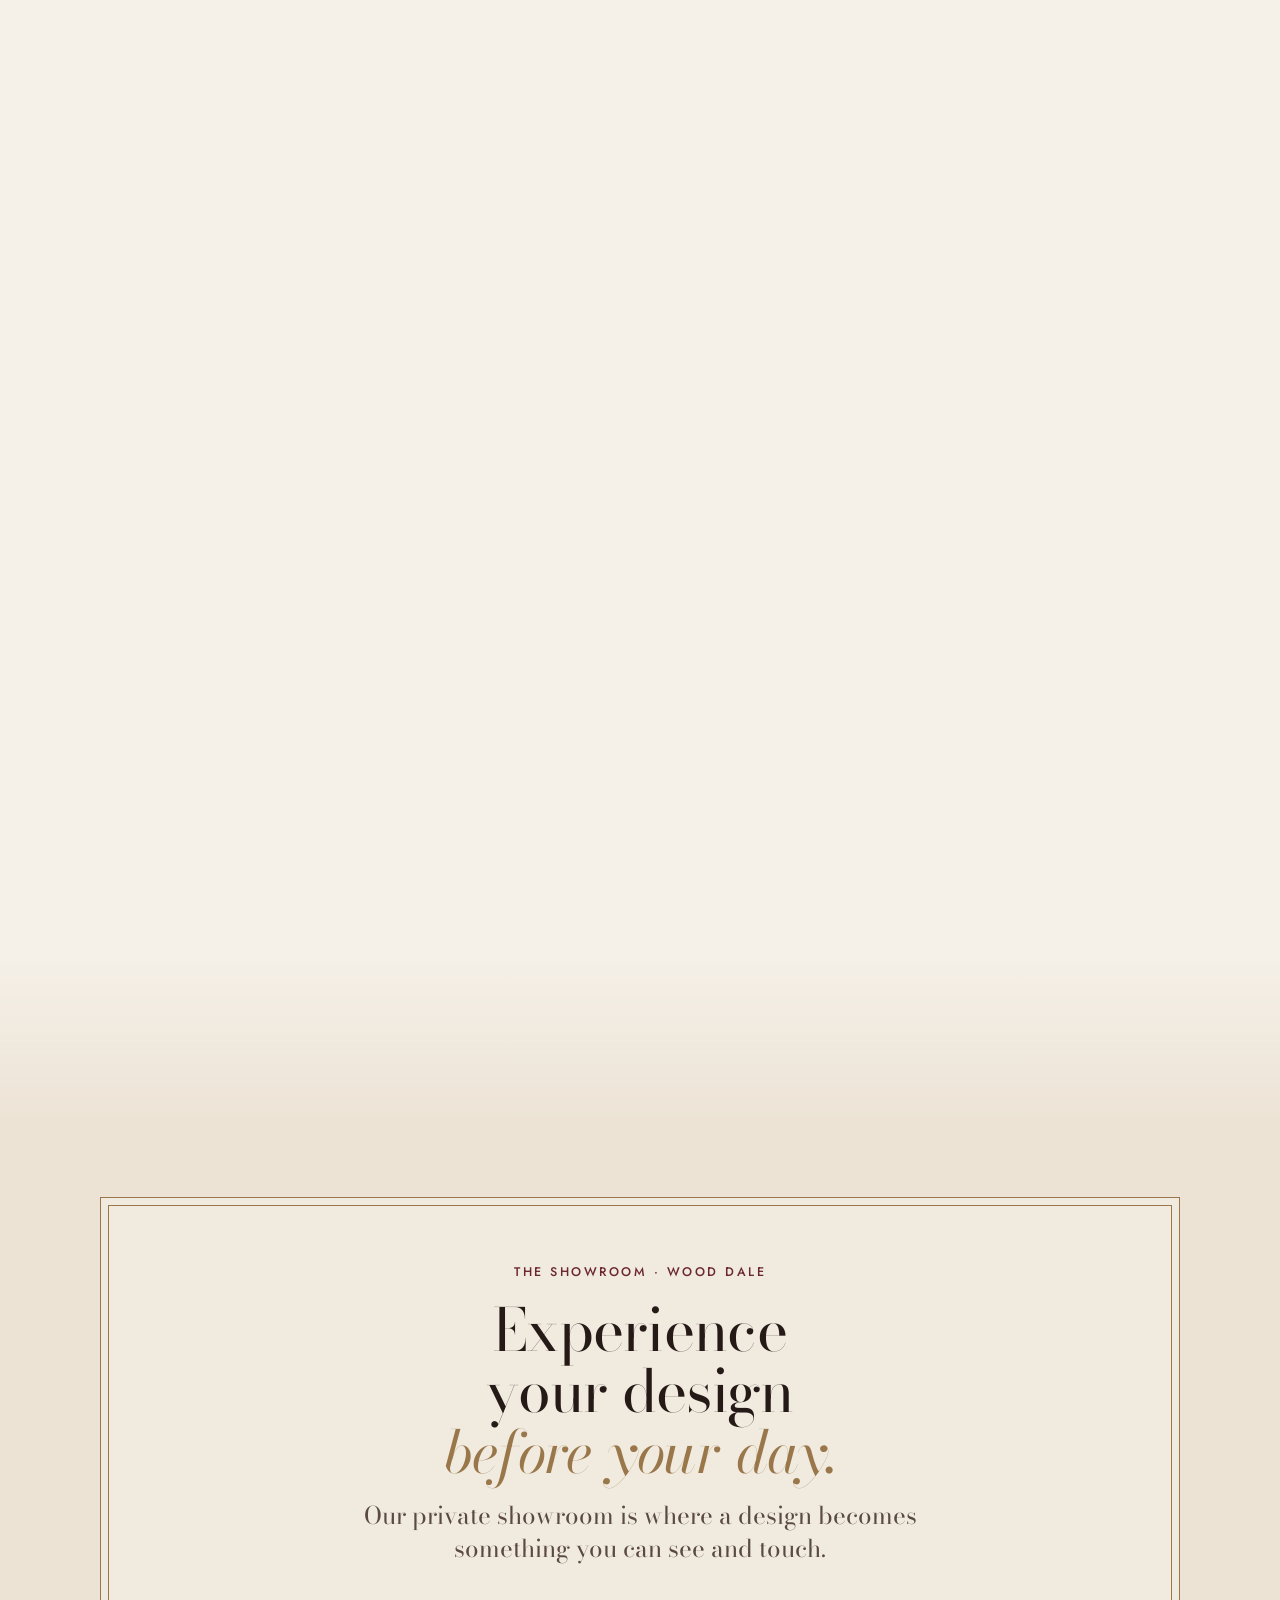
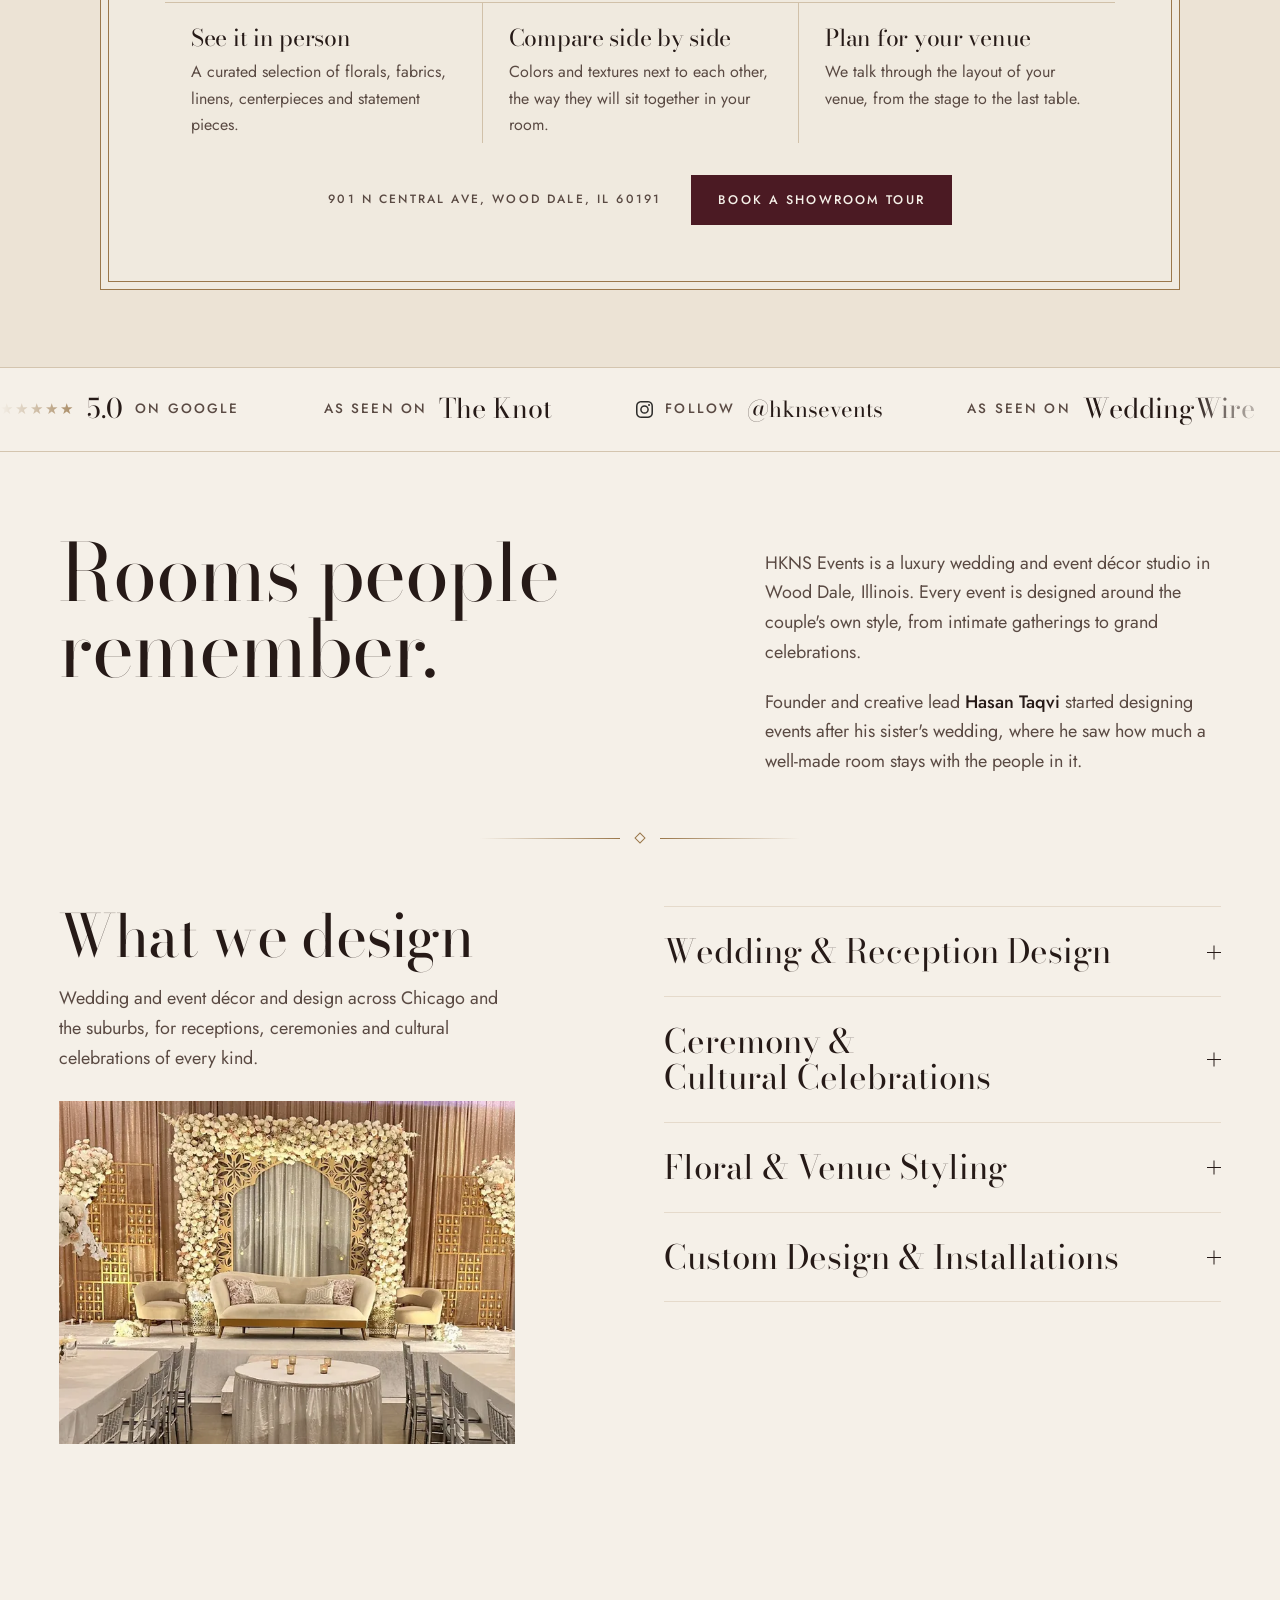
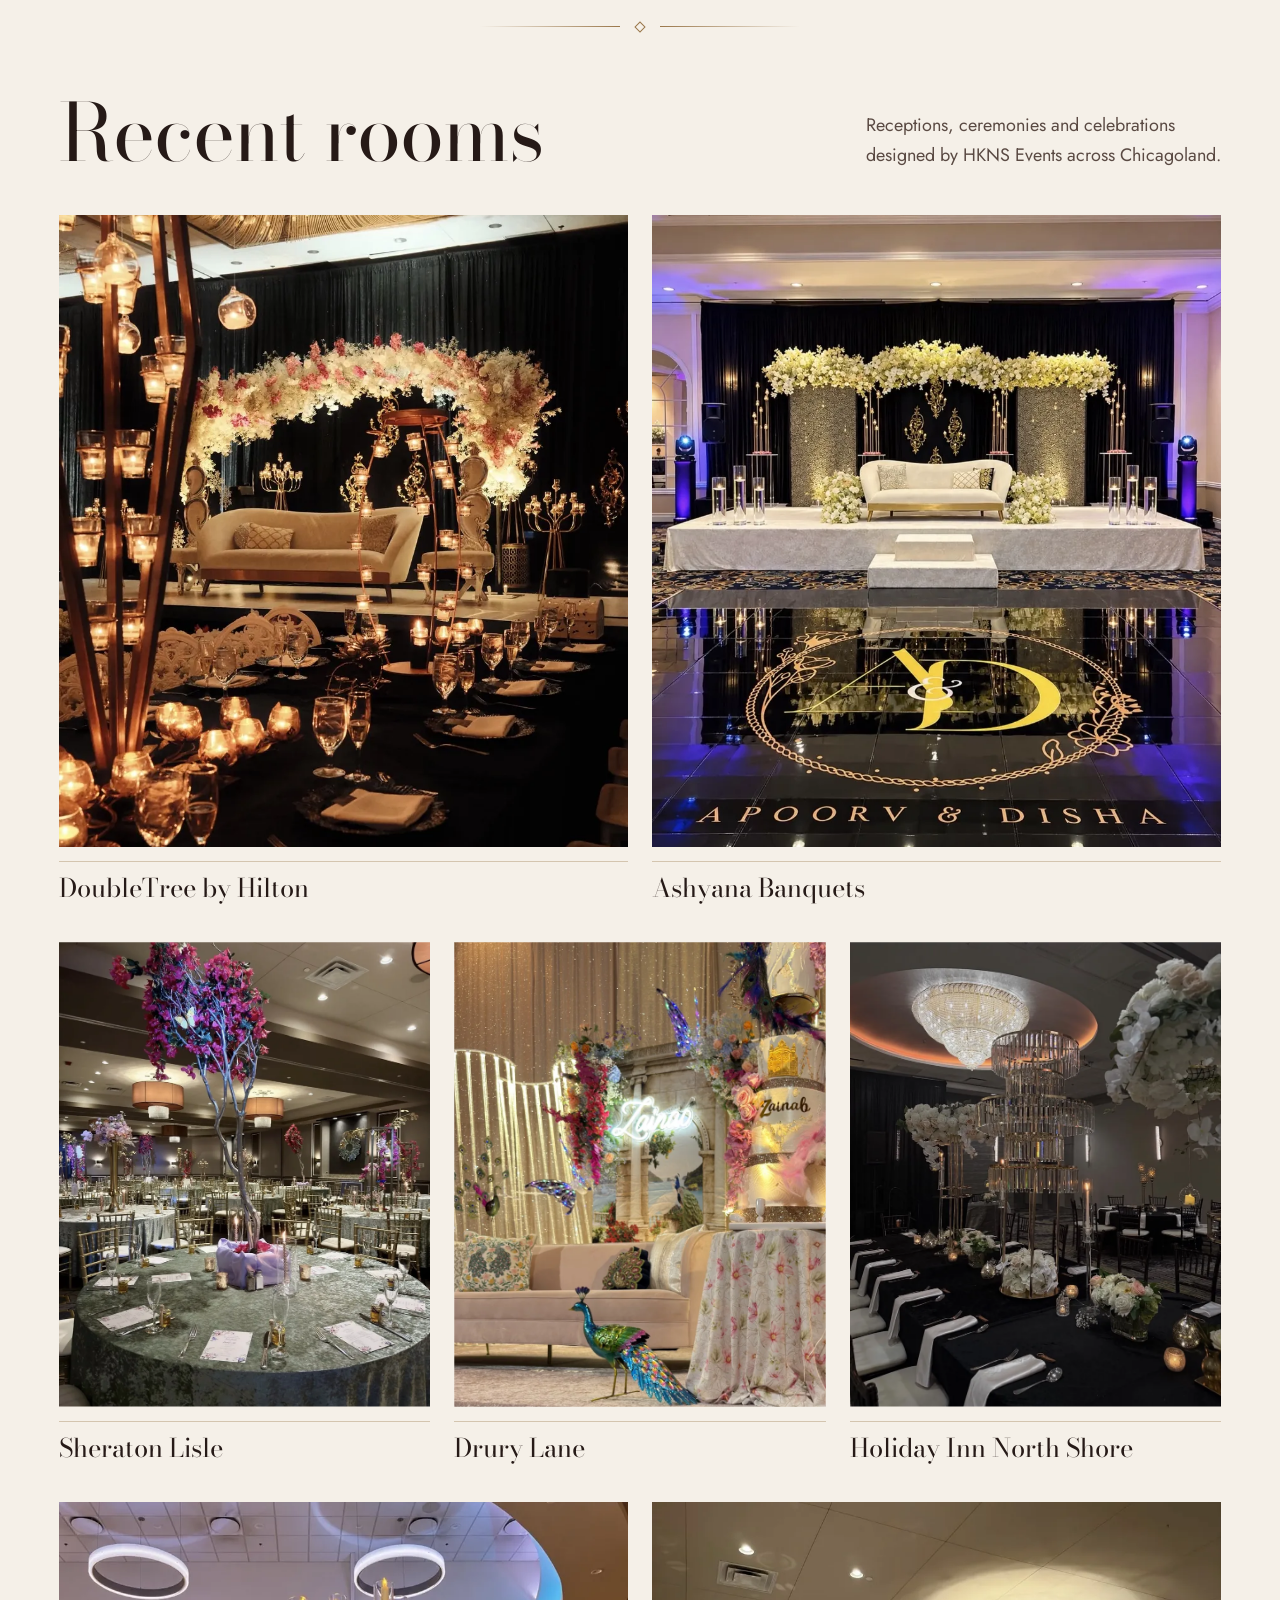
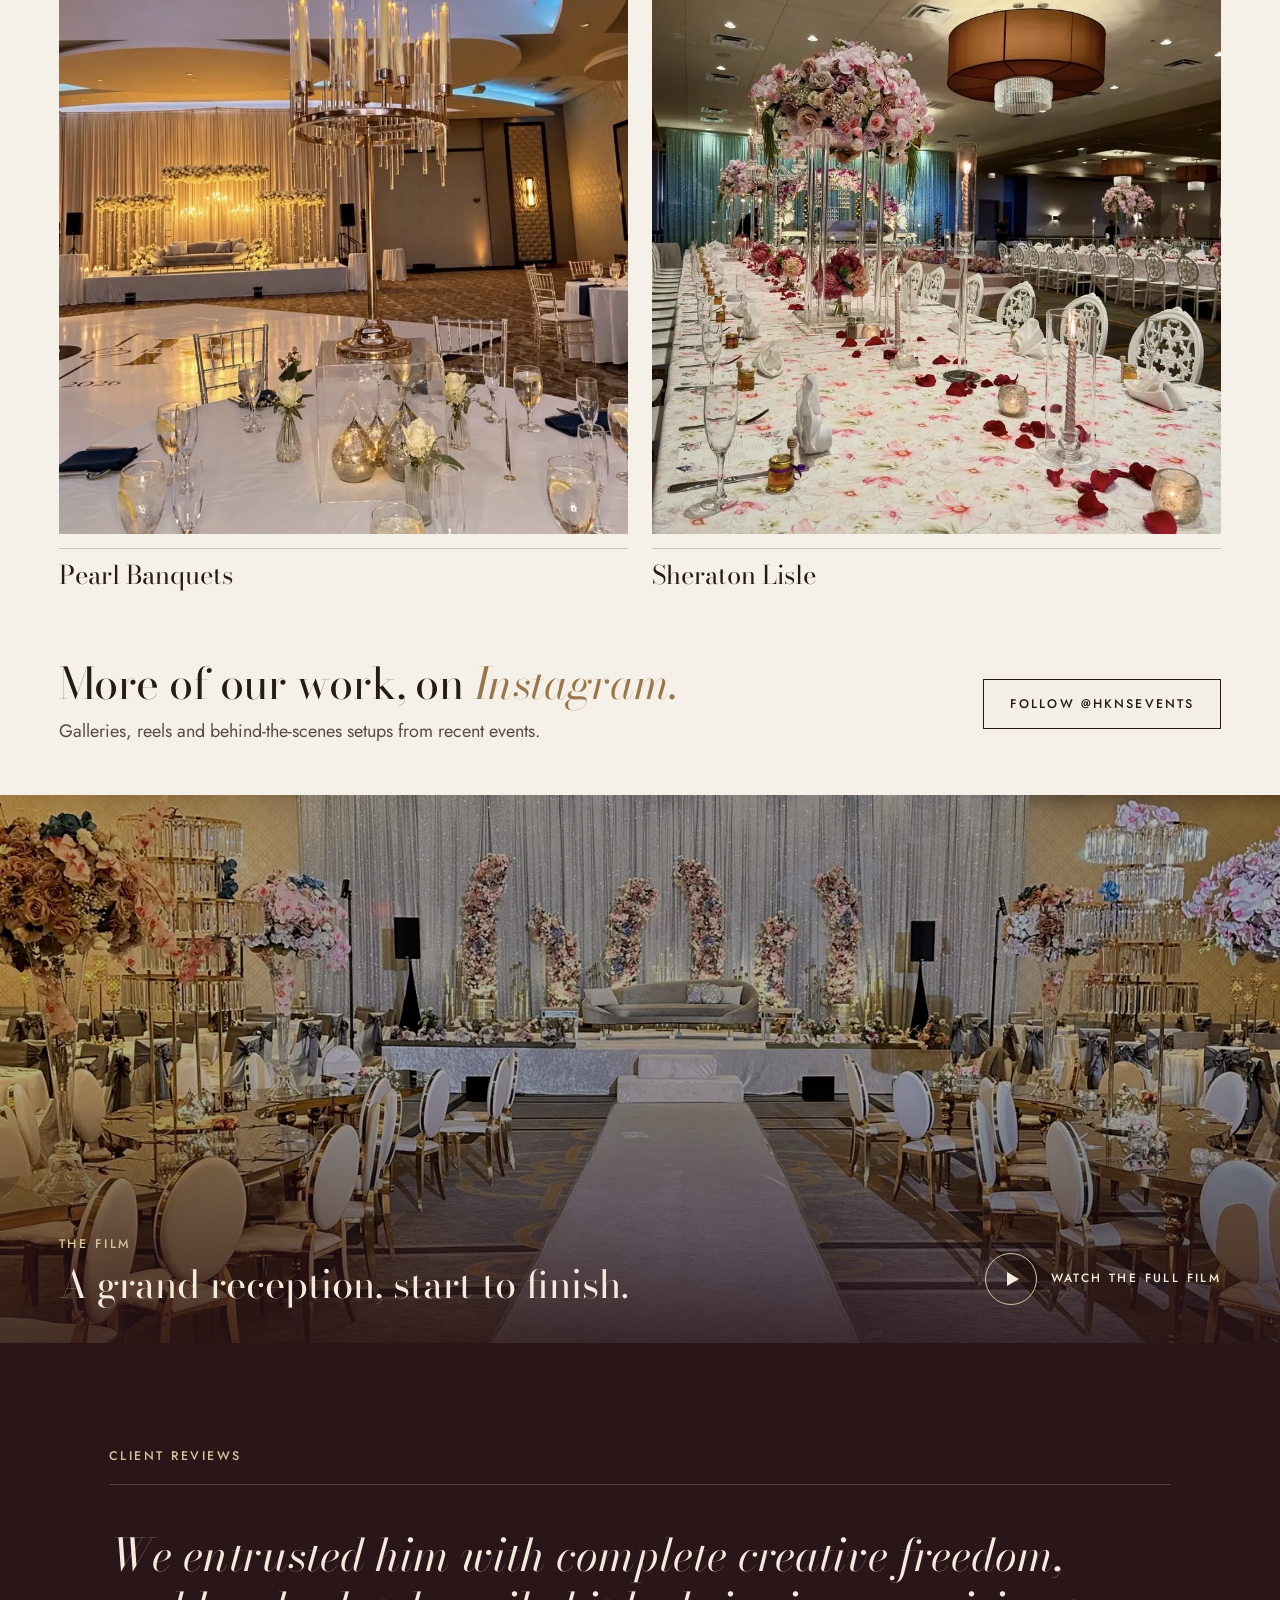
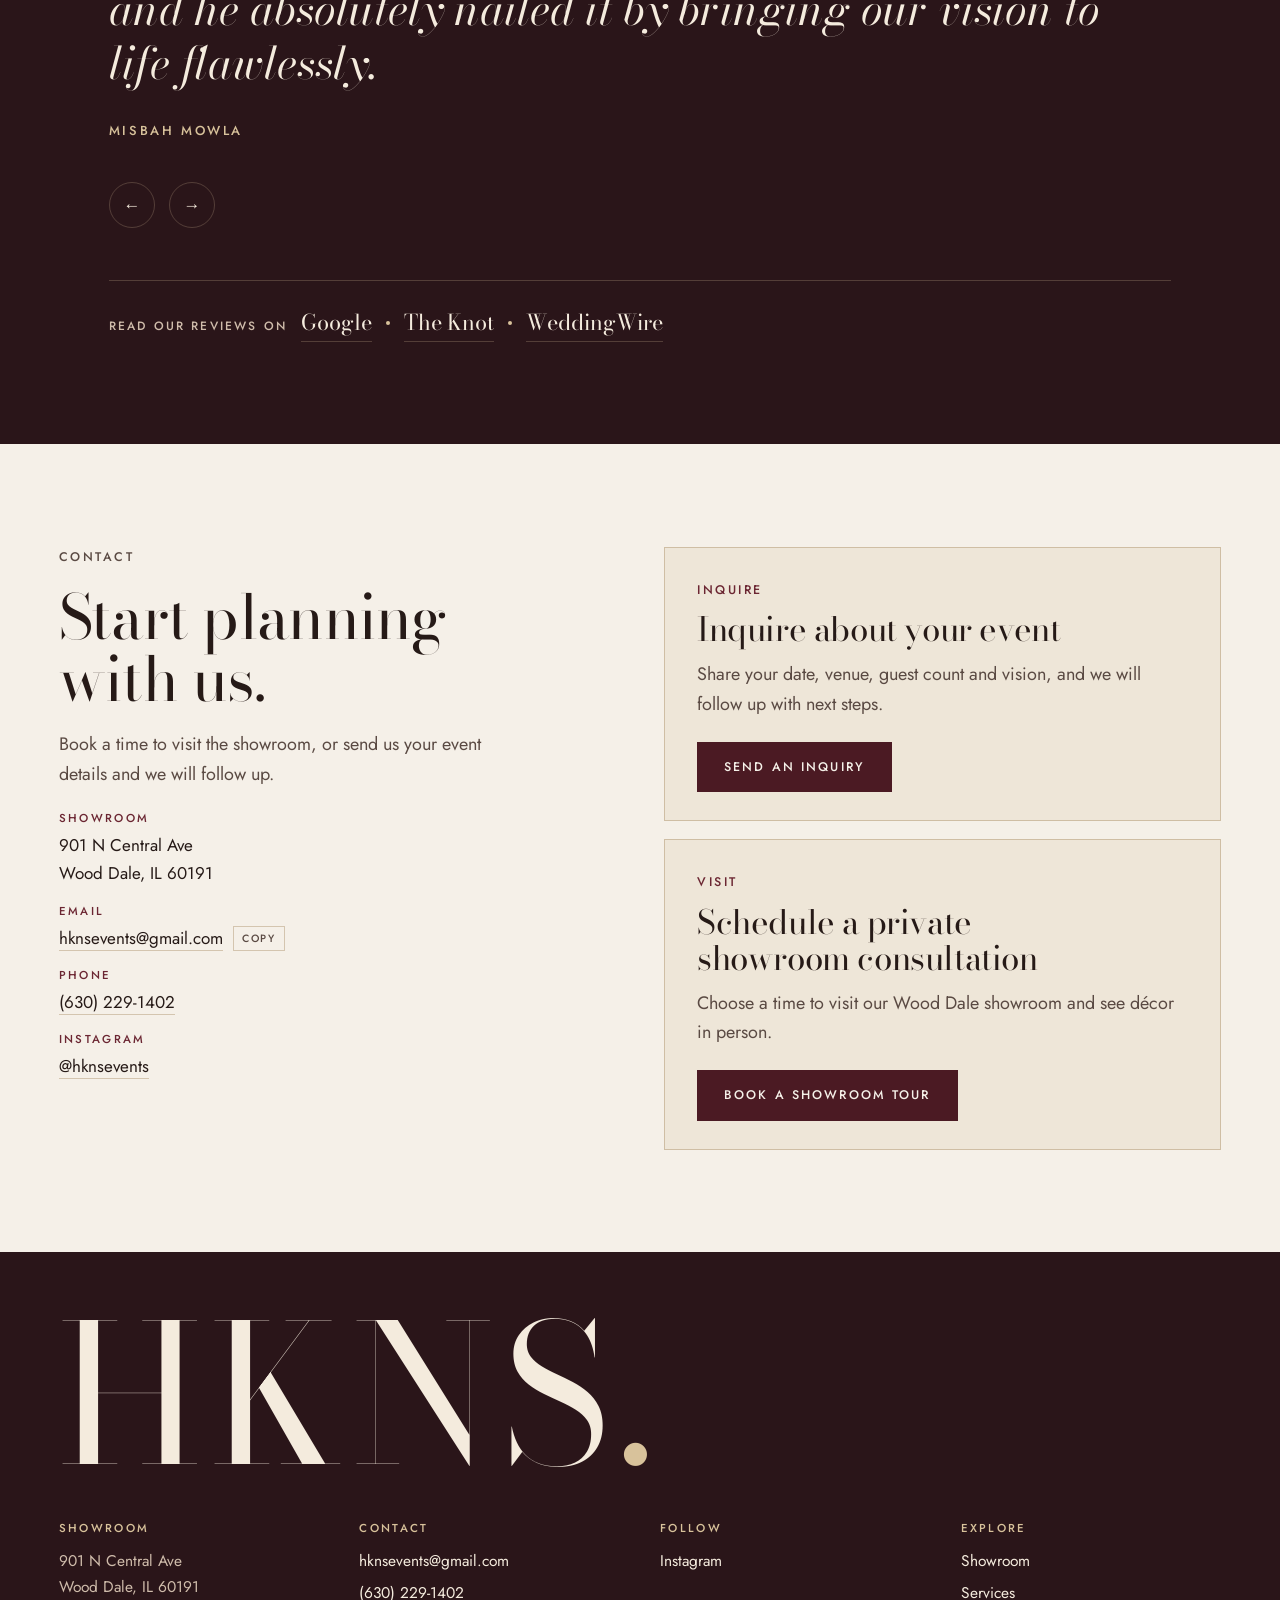
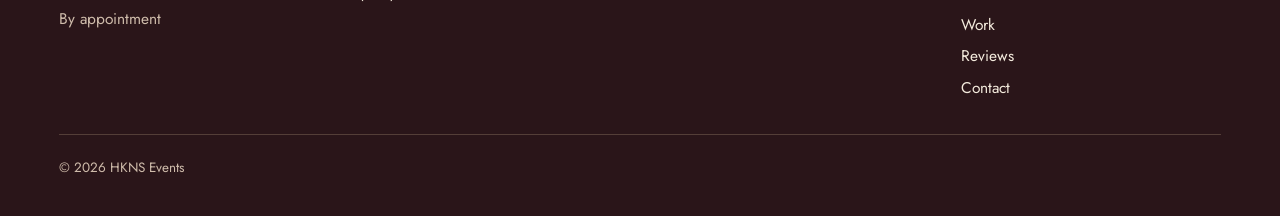
==== commit c0b50813: "Bring the grand opening notice back on every page load Closing it hides it for that visit only.  Co-" ====
--- a/index.html
+++ b/index.html
@@ -23,7 +23,7 @@
 <link rel="preconnect" href="https://fonts.googleapis.com">
 <link rel="preconnect" href="https://fonts.gstatic.com" crossorigin>
 <link rel="stylesheet" href="https://fonts.googleapis.com/css2?family=Bodoni+Moda:ital,opsz,wght@0,6..96,400;0,6..96,500;1,6..96,400;1,6..96,500&family=Jost:wght@400;500&display=swap">
-<link rel="stylesheet" href="assets/site.css?v=bb9af31b">
+<link rel="stylesheet" href="assets/site.css?v=91137771">
 <script type="application/ld+json">
 {
  "@context": "https://schema.org",
@@ -400,6 +400,6 @@
 
 <script src="vendor/three.min.js" defer></script>
 <script src="vendor/lenis.min.js" defer></script>
-<script src="assets/app.js?v=bb9af31b" defer></script>
+<script src="assets/app.js?v=91137771" defer></script>
 </body>
 </html>
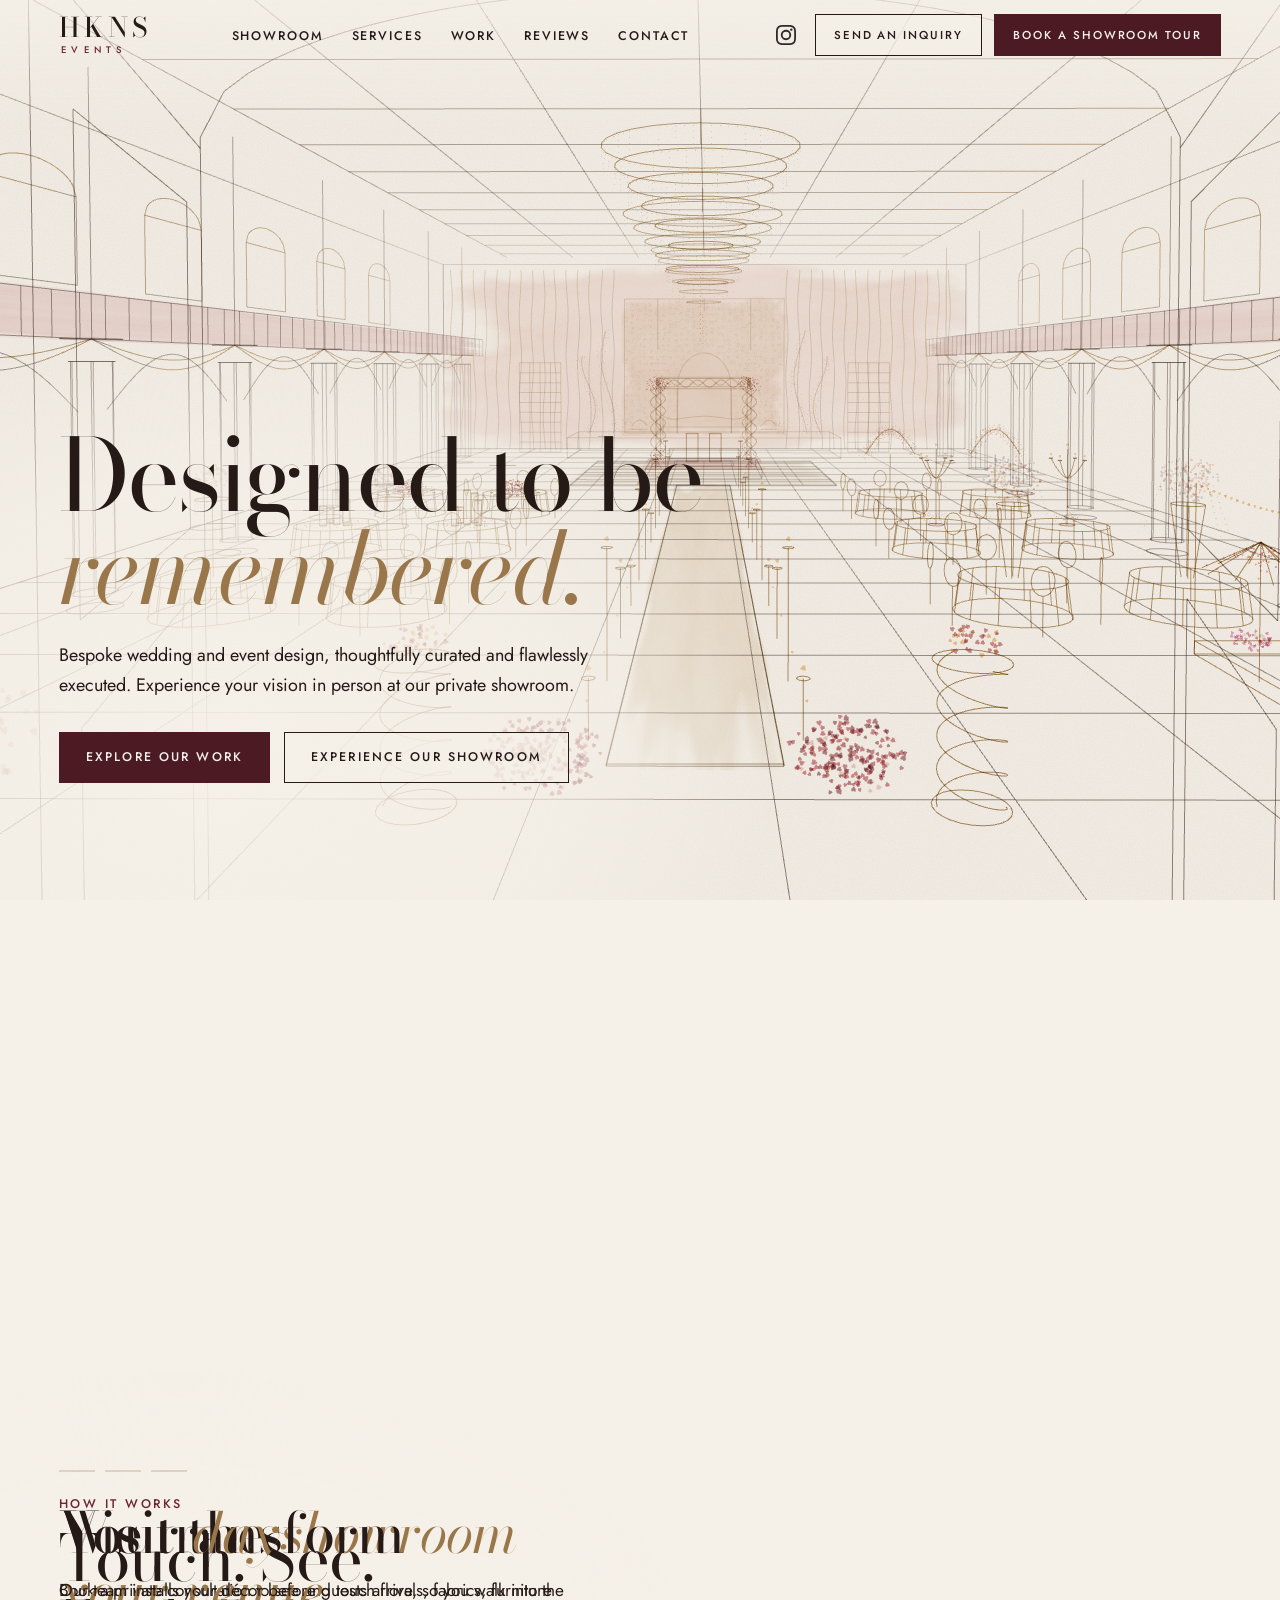
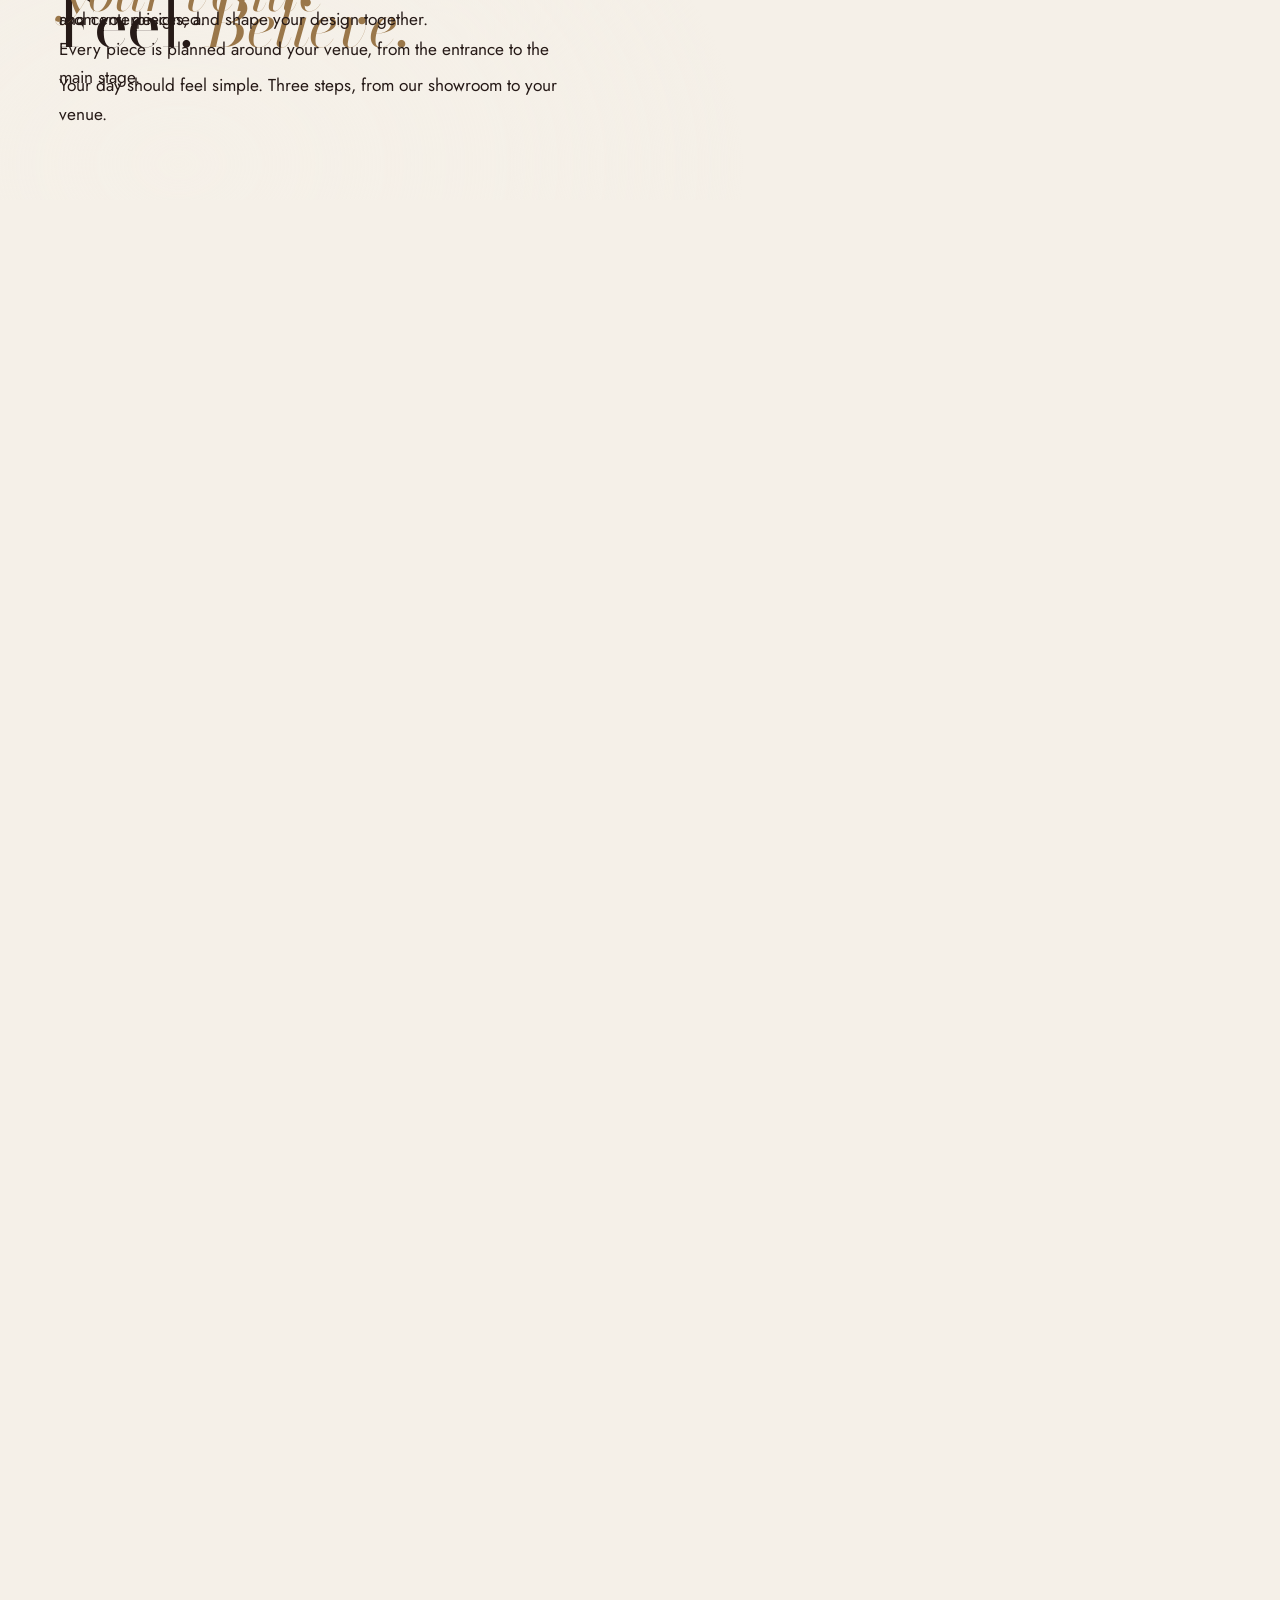
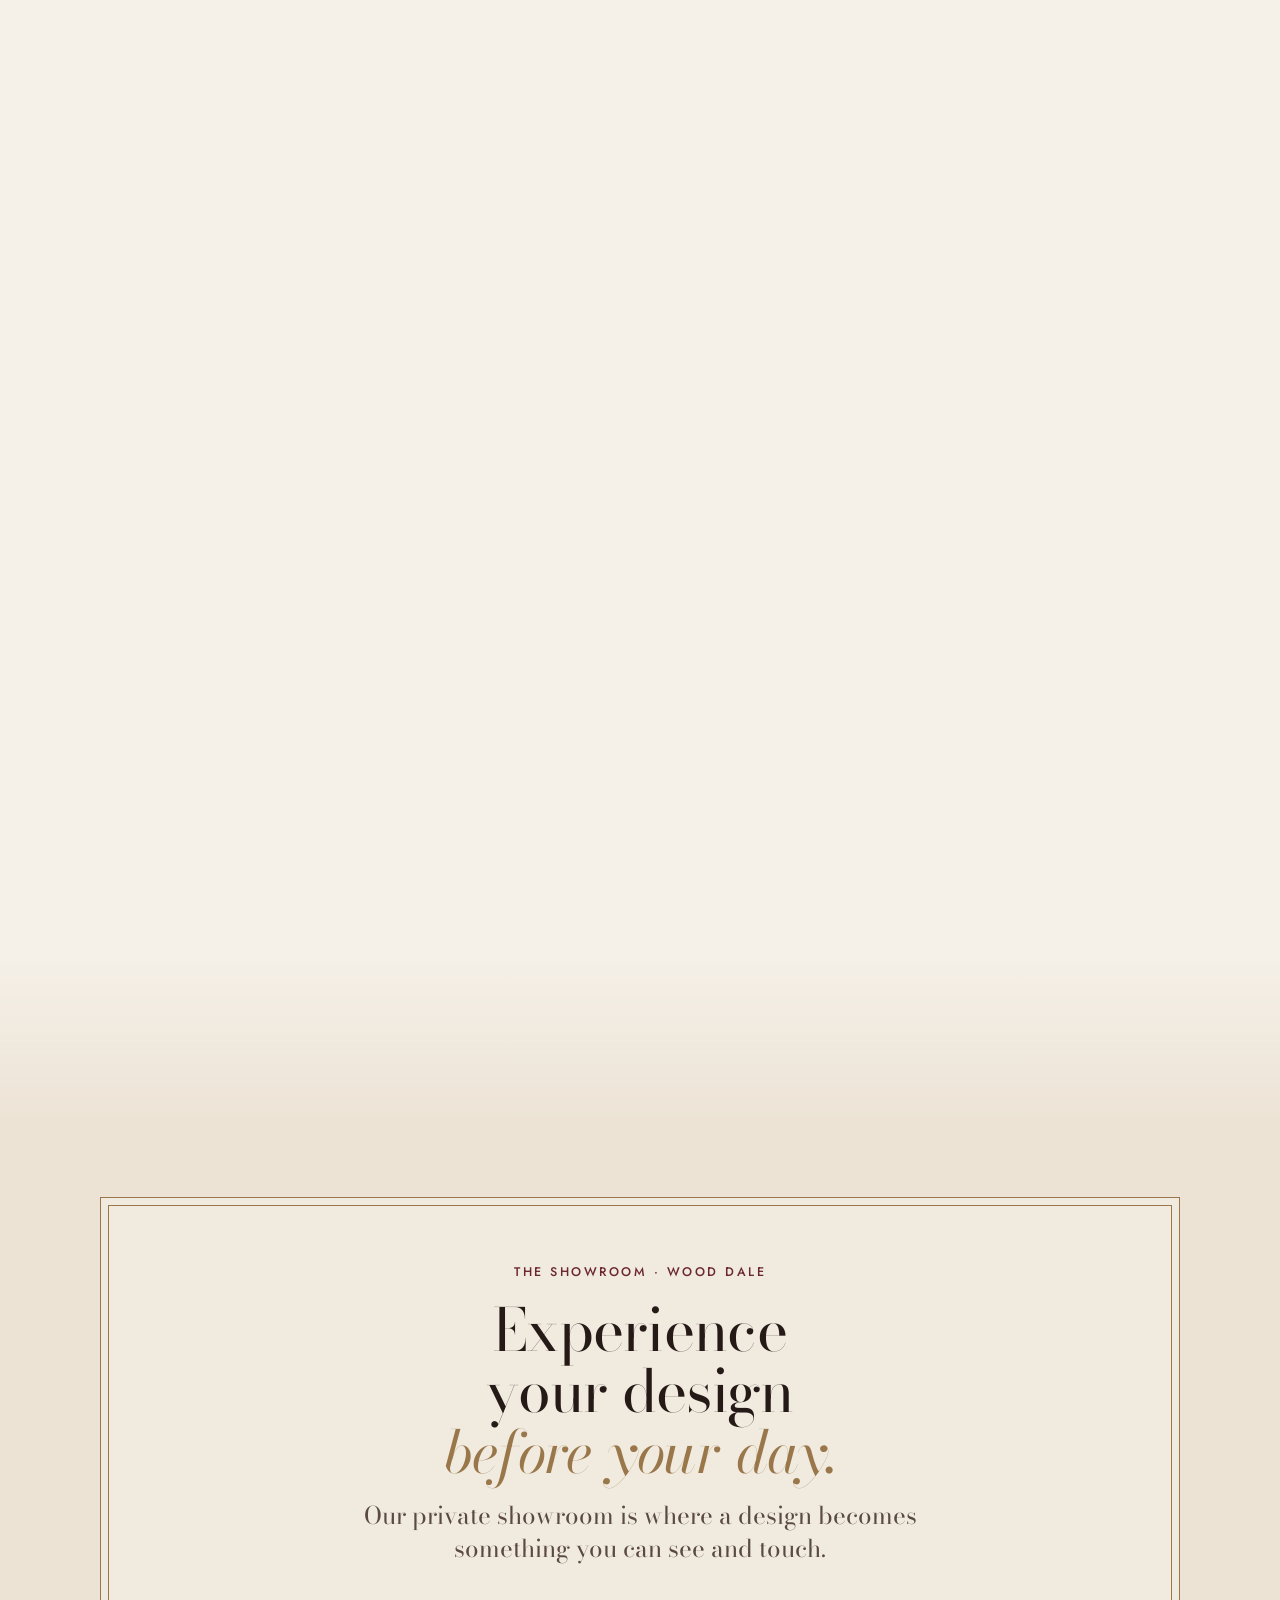
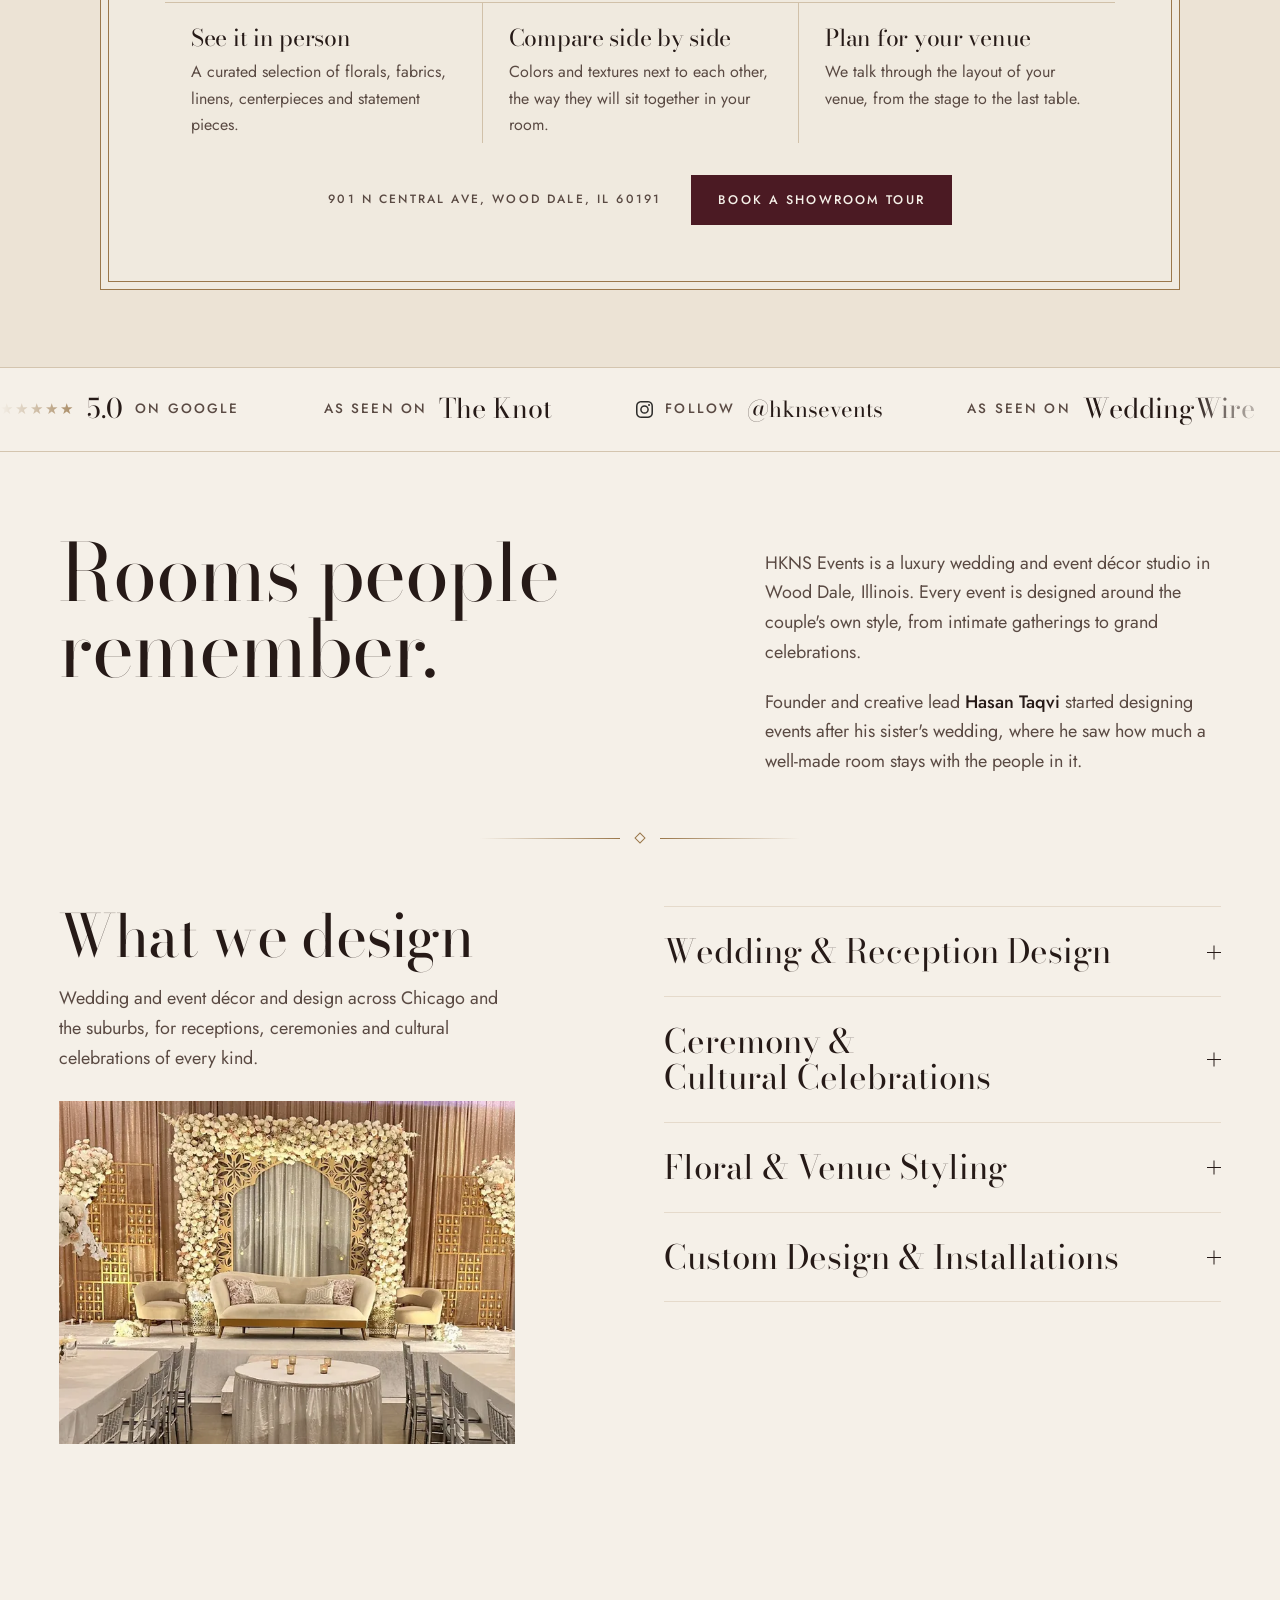
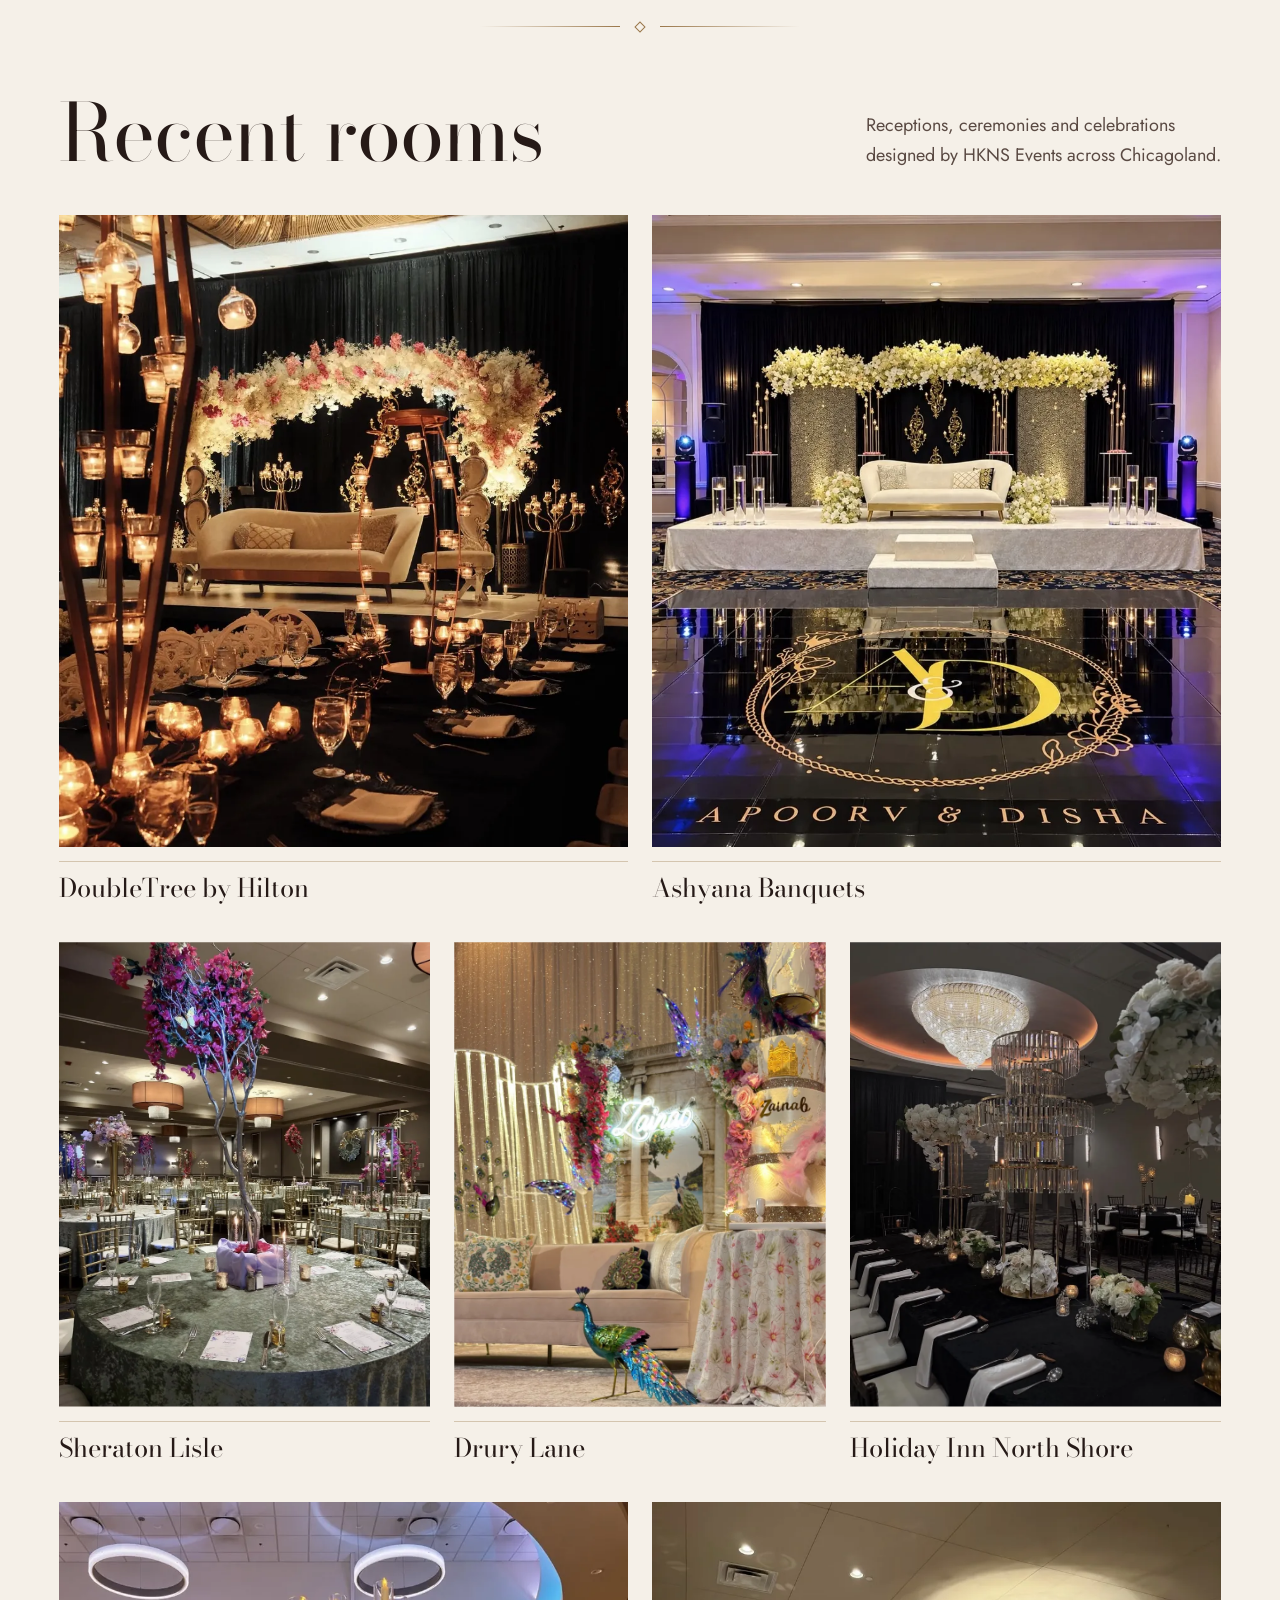
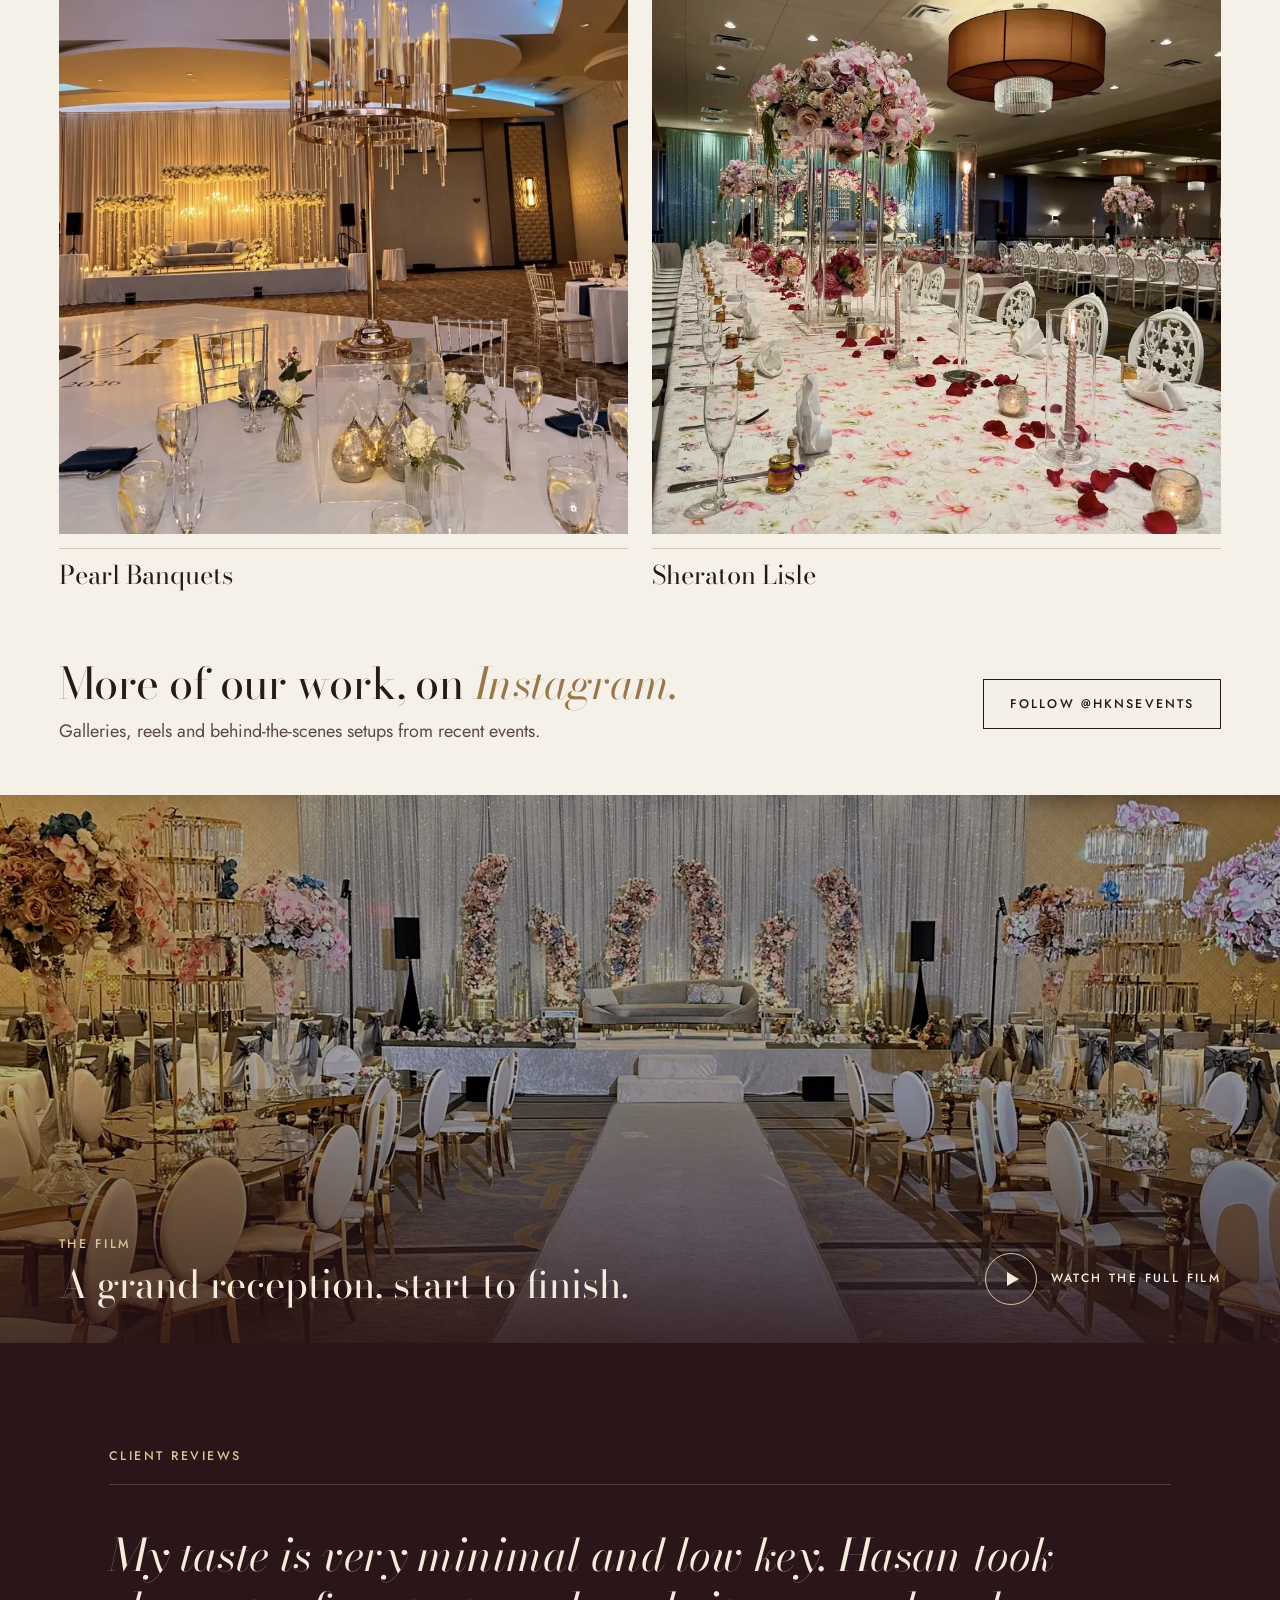
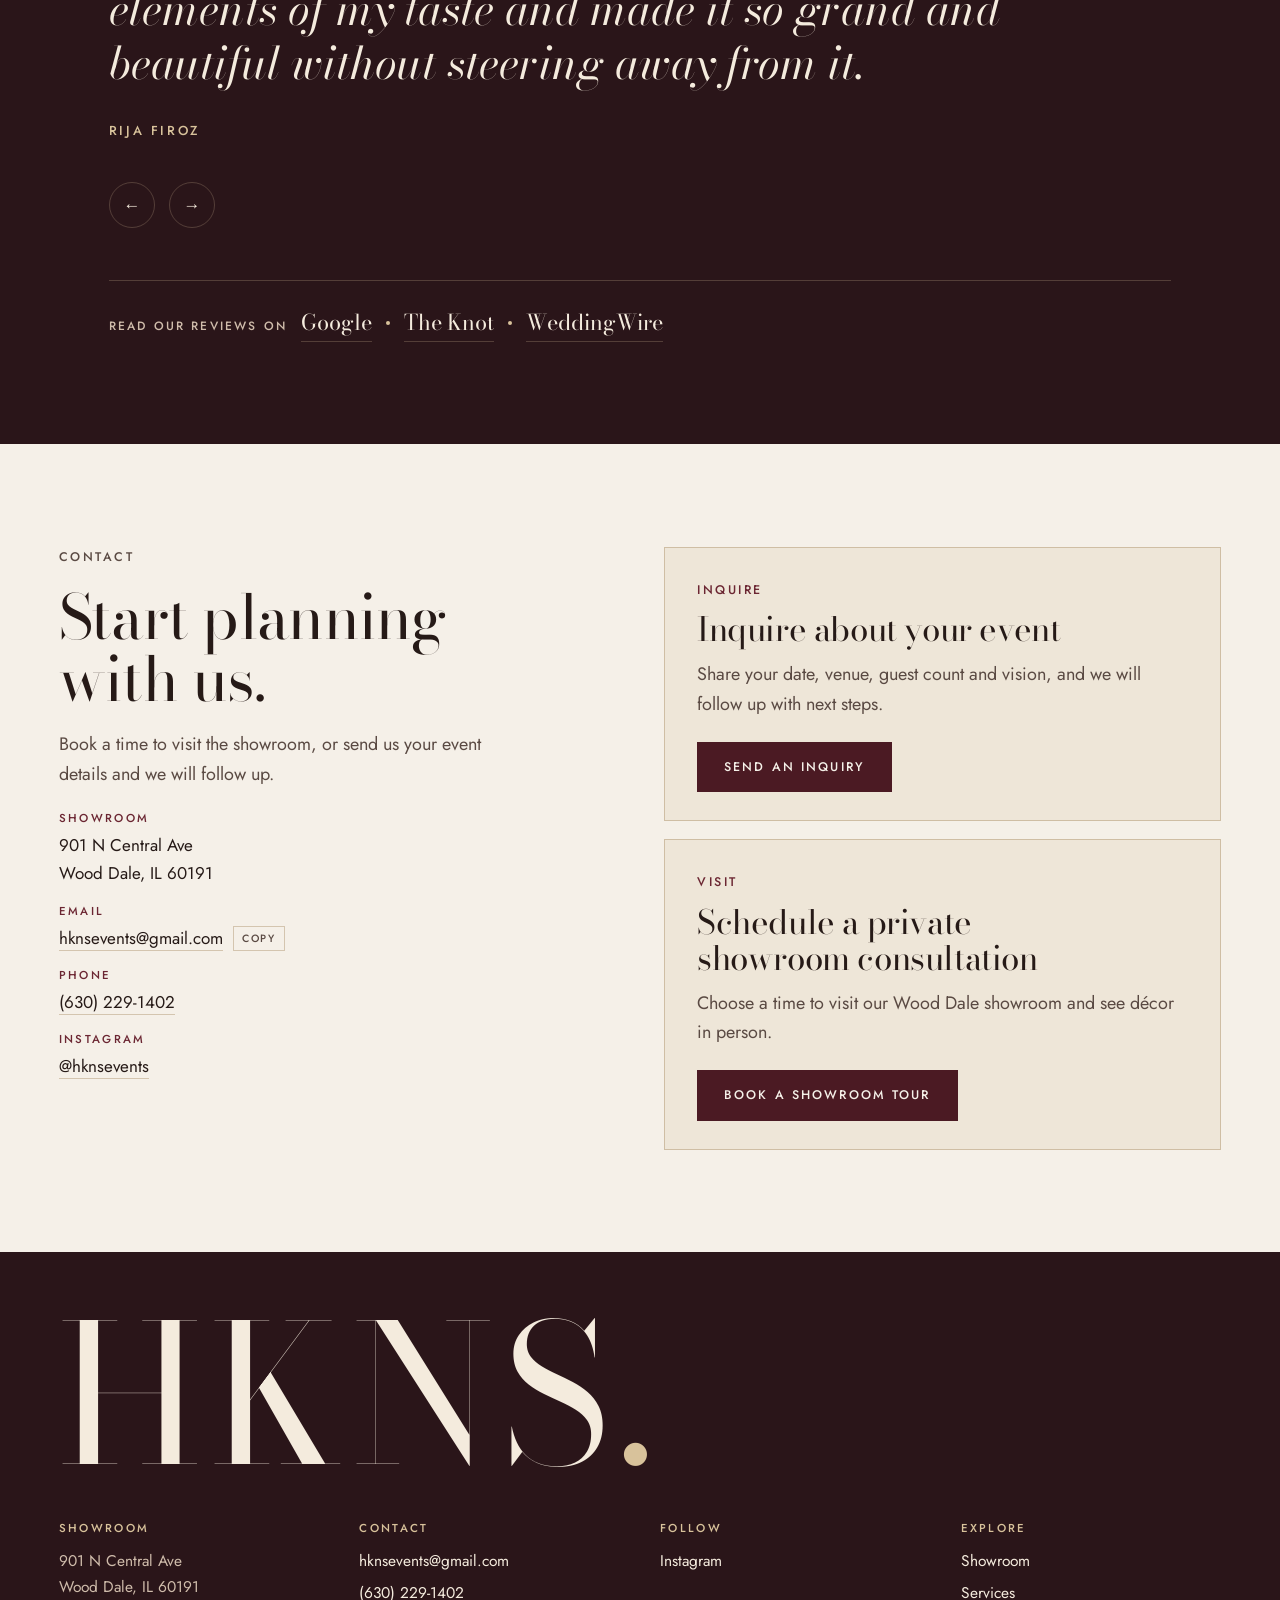
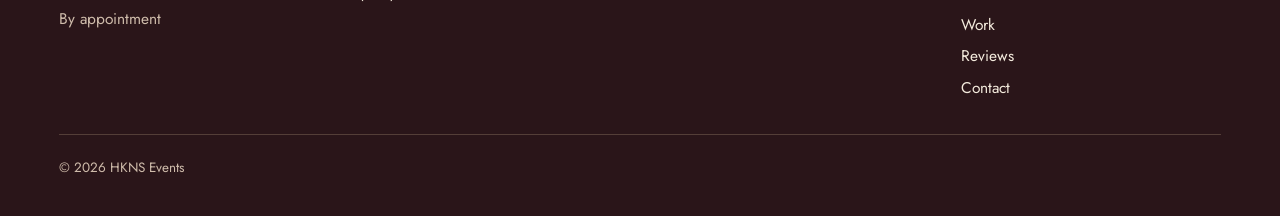
==== commit 07c8cc63: "Make the grand opening notice a framed invitation "You're invited: The HKNS Showroom Grand Opening" " ====
--- a/index.html
+++ b/index.html
@@ -23,7 +23,7 @@
 <link rel="preconnect" href="https://fonts.googleapis.com">
 <link rel="preconnect" href="https://fonts.gstatic.com" crossorigin>
 <link rel="stylesheet" href="https://fonts.googleapis.com/css2?family=Bodoni+Moda:ital,opsz,wght@0,6..96,400;0,6..96,500;1,6..96,400;1,6..96,500&family=Jost:wght@400;500&display=swap">
-<link rel="stylesheet" href="assets/site.css?v=91137771">
+<link rel="stylesheet" href="assets/site.css?v=548e4651">
 <script type="application/ld+json">
 {
  "@context": "https://schema.org",
@@ -167,8 +167,9 @@
 <aside class="notice" id="notice" data-grand-opening hidden aria-label="Showroom grand opening">
   <span class="notice-dot" aria-hidden="true"></span>
   <div class="notice-txt">
-    <p class="notice-k">Grand opening</p>
-    <p class="notice-t">Sun, Nov 15 · 3:00–7:00 PM</p>
+    <p class="notice-k">You're invited</p>
+    <p class="notice-h">The HKNS Showroom<br><em>Grand Opening</em></p>
+    <p class="notice-t">Sun, Nov 15 · 3:00–7:00 PM<span class="where"> · Wood Dale</span></p>
   </div>
   <a class="notice-go" href="https://forms.gle/vVULp8X2JvrjUNe79" target="_blank" rel="noopener">RSVP</a>
   <button class="notice-x" id="noticeX" type="button" aria-label="Dismiss">&#215;</button>
@@ -400,6 +401,6 @@
 
 <script src="vendor/three.min.js" defer></script>
 <script src="vendor/lenis.min.js" defer></script>
-<script src="assets/app.js?v=91137771" defer></script>
+<script src="assets/app.js?v=548e4651" defer></script>
 </body>
 </html>
--- a/assets/site.css
+++ b/assets/site.css
@@ -348,17 +348,19 @@
 }
 
 /* grand opening notice (delete after the event) */
-.notice{position:fixed;z-index:55;top:calc(80px + env(safe-area-inset-top,0px));right:var(--gr);width:min(396px,calc(100vw - 24px));display:grid;grid-template-columns:auto minmax(0,1fr) auto auto;align-items:center;gap:12px;padding:10px 8px 10px 16px;background:rgba(245,240,232,.94);border:1px solid var(--rule);box-shadow:0 6px 22px rgba(42,21,25,.08);opacity:0;transform:translateY(-10px);transition:opacity .6s,transform .6s}
+.notice{position:fixed;z-index:55;top:calc(80px + env(safe-area-inset-top,0px));right:var(--gr);width:min(430px,calc(100vw - 24px));display:grid;grid-template-columns:auto minmax(0,1fr) auto auto;align-items:center;gap:14px;padding:14px 10px 14px 18px;background:var(--paper);border:1px solid var(--gold);outline:1px solid var(--gold);outline-offset:-5px;box-shadow:0 12px 34px rgba(42,21,25,.16);opacity:0;transform:translateY(-10px);transition:opacity .6s,transform .6s}
 .notice.in{opacity:1;transform:none}
 .notice-dot{width:8px;height:8px;border-radius:50%;background:var(--wine);box-shadow:0 0 0 0 rgba(107,38,50,.45);animation:ping 2.2s ease-out infinite}
 @keyframes ping{70%{box-shadow:0 0 0 9px rgba(107,38,50,0)}100%{box-shadow:0 0 0 0 rgba(107,38,50,0)}}
 .notice-k{white-space:nowrap;font-size:10.5px;font-weight:500;letter-spacing:.18em;text-transform:uppercase;color:var(--wine)}
-.notice-t{font-size:14.5px;line-height:1.35;color:var(--ink);margin-top:2px}
-.notice-go{font-size:10.5px;font-weight:500;letter-spacing:.16em;text-transform:uppercase;color:var(--wine);border:1px solid var(--rule);padding:7px 10px;text-decoration:none;transition:background .3s,color .3s}
-.notice-go:hover{background:var(--onyx);color:var(--paper)}
+.notice-h{font-family:var(--display);font-size:20px;line-height:1.15;color:var(--ink);margin-top:3px}
+.notice-h em{font-style:italic;color:var(--gold)}
+.notice-t{font-size:13px;line-height:1.35;color:var(--ink-2);margin-top:4px}
+.notice-go{font-size:11px;font-weight:500;letter-spacing:.16em;text-transform:uppercase;color:var(--paper);background:var(--onyx);padding:10px 13px;text-decoration:none;transition:background .3s}
+.notice-go:hover{background:var(--onyx-2)}
 .notice-x{width:28px;height:28px;border:0;background:none;color:var(--ink-3);font-size:20px;line-height:1;cursor:pointer}
 .notice-x:hover{color:var(--ink)}
-@media (max-width:900px){.notice{top:calc(74px + env(safe-area-inset-top,0px));left:auto;right:12px;width:min(360px,calc(100vw - 24px));gap:10px;padding:9px 6px 9px 14px}.notice-k{font-size:9.5px;letter-spacing:.14em}.notice-t{font-size:12.5px}.notice-go{padding:6px 9px;font-size:10px}}
+@media (max-width:900px){.notice{top:calc(74px + env(safe-area-inset-top,0px));left:auto;right:12px;width:min(380px,calc(100vw - 24px));gap:10px;padding:12px 6px 12px 14px;outline-offset:-4px}.notice-k{font-size:9.5px;letter-spacing:.16em}.notice-h{font-size:17.5px}.notice-t{font-size:12px}.notice-t .where{display:none}.notice-go{padding:9px 10px;font-size:10px}}
 @media (prefers-reduced-motion:reduce){.notice{transition:none}.notice-dot{animation:none}}
 
 /* back to top */
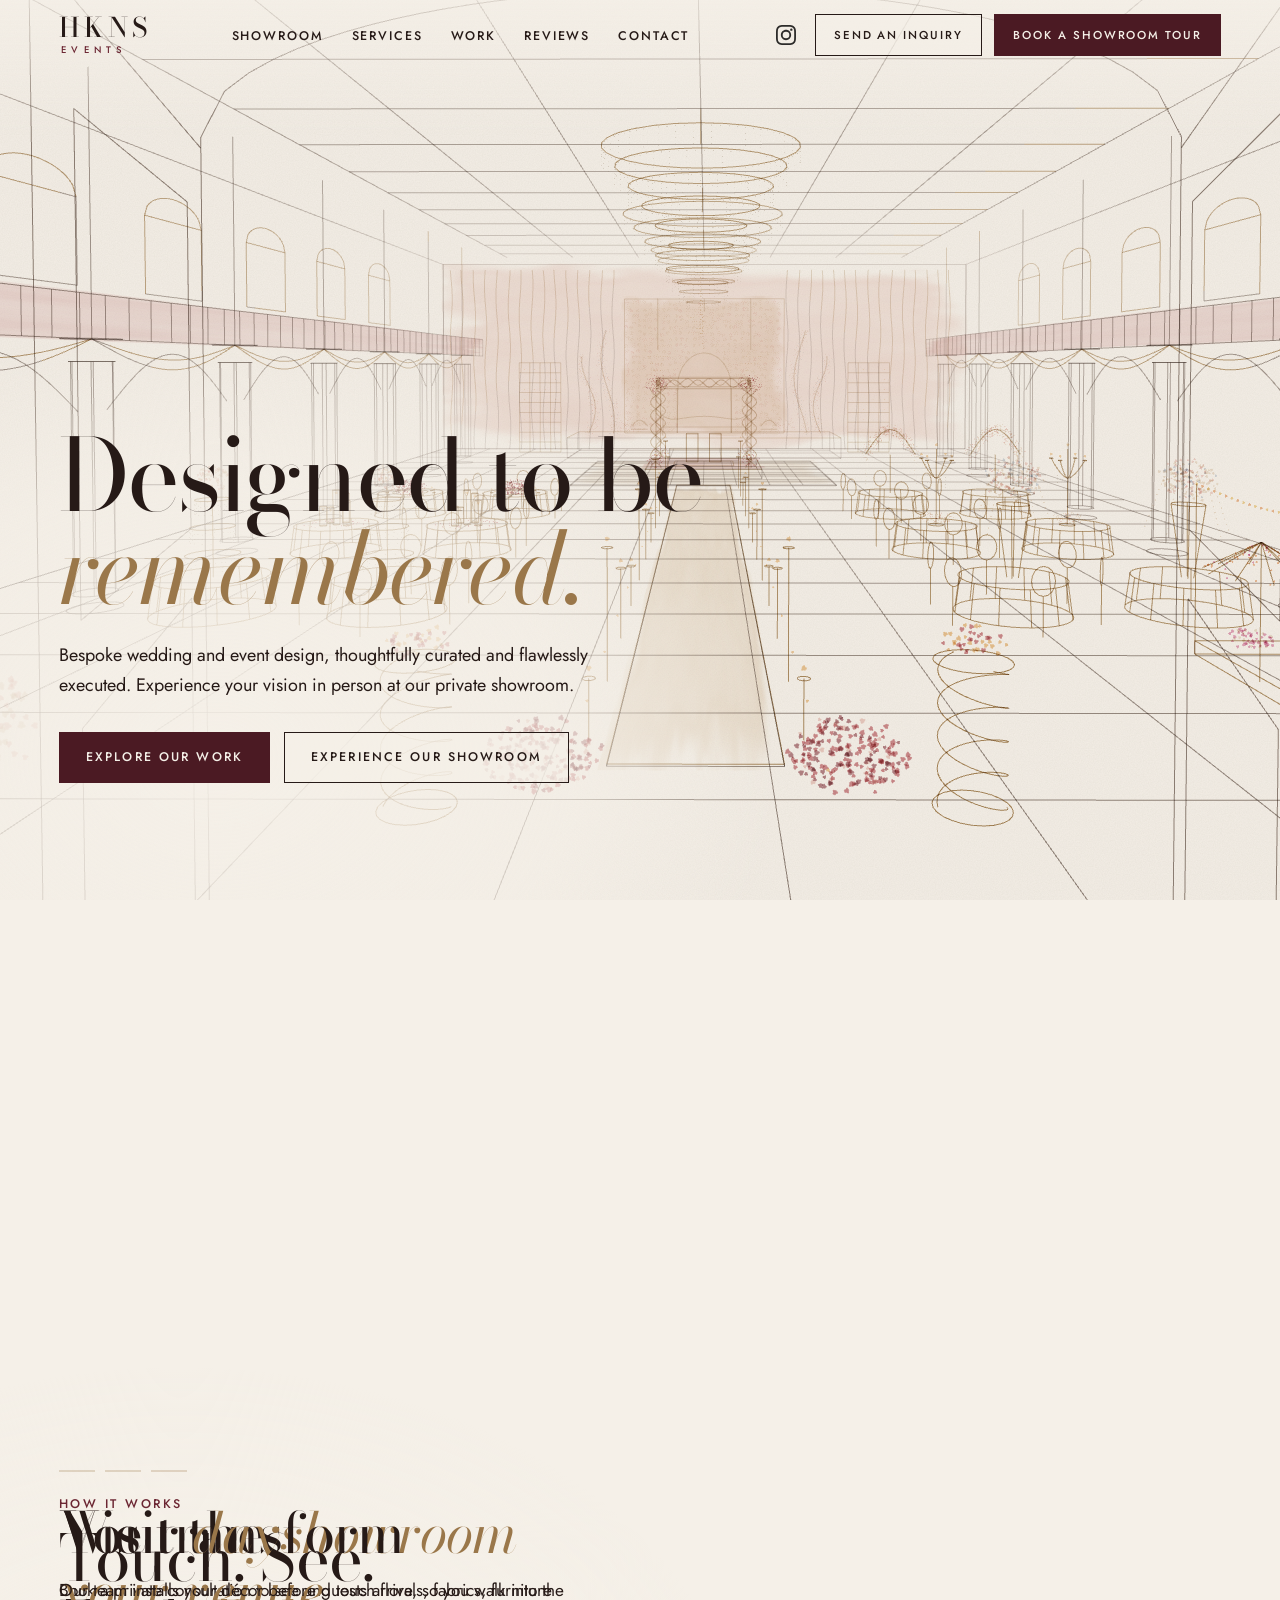
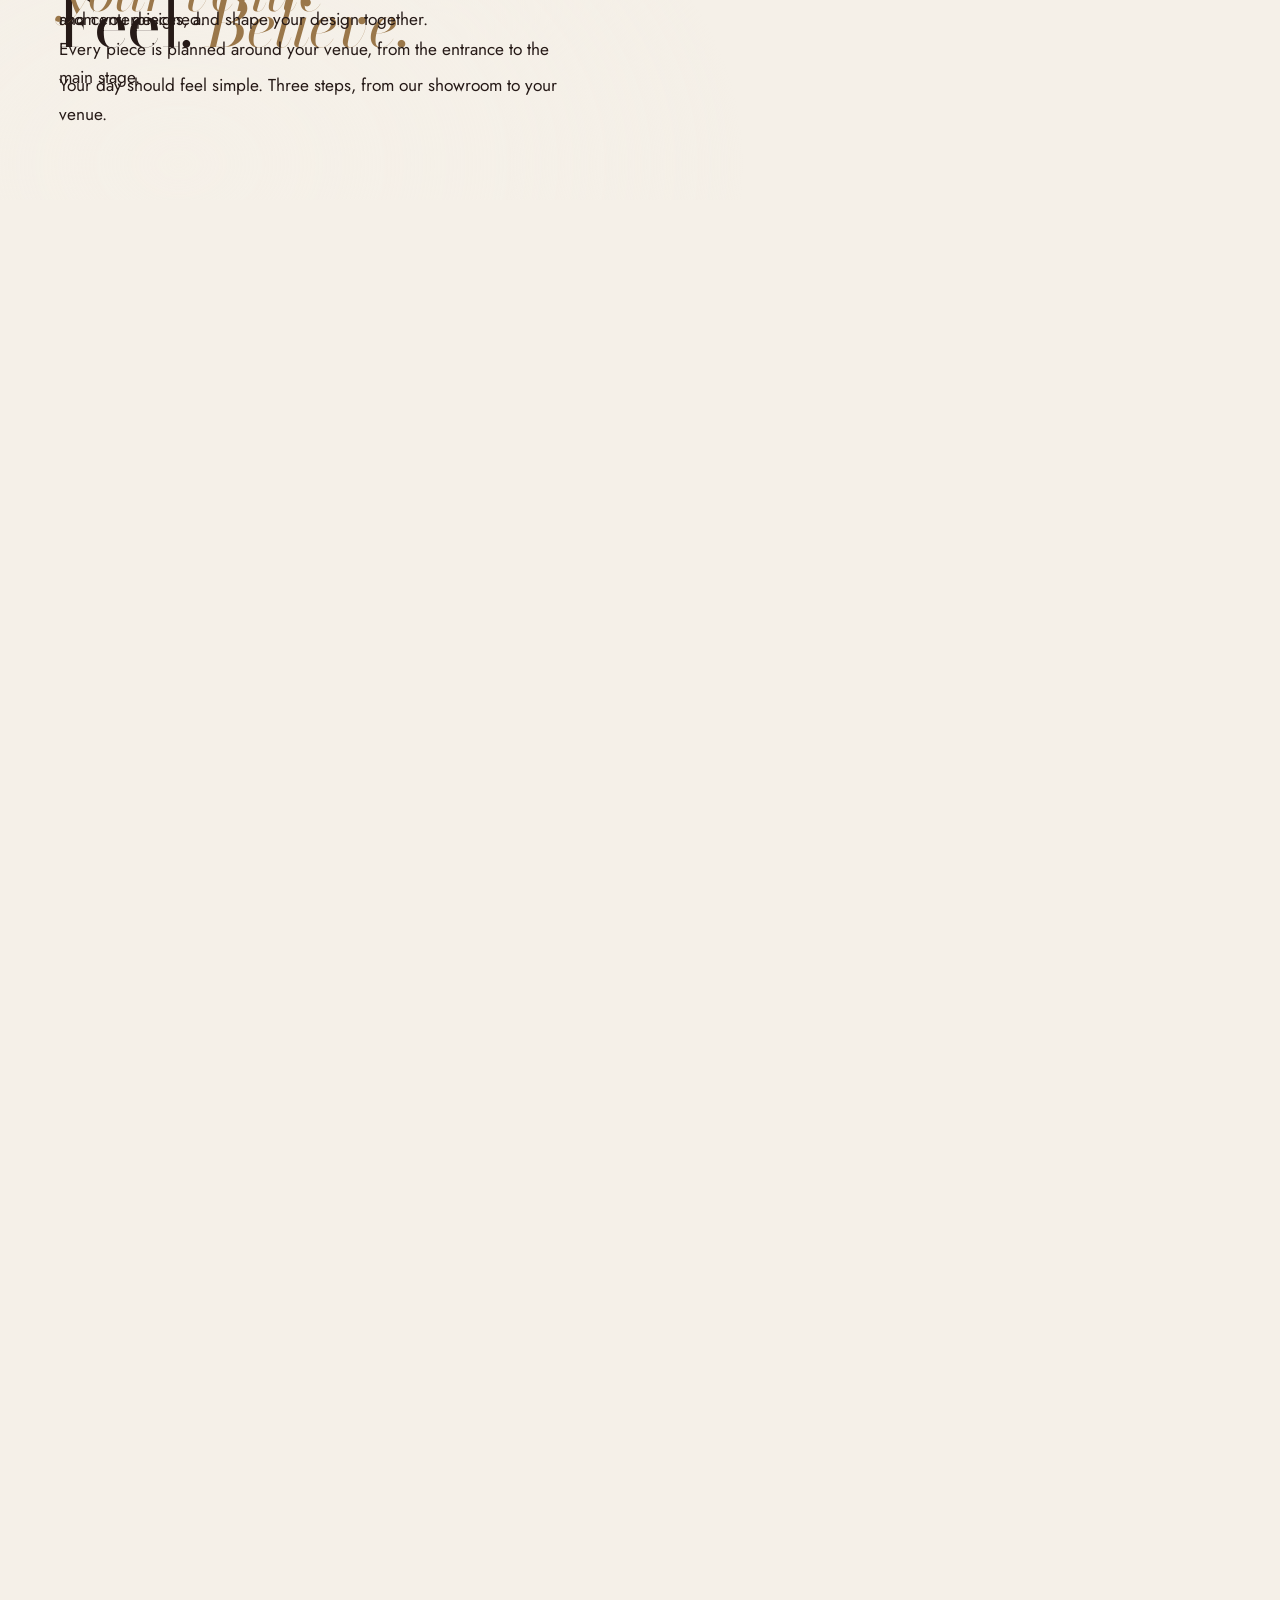
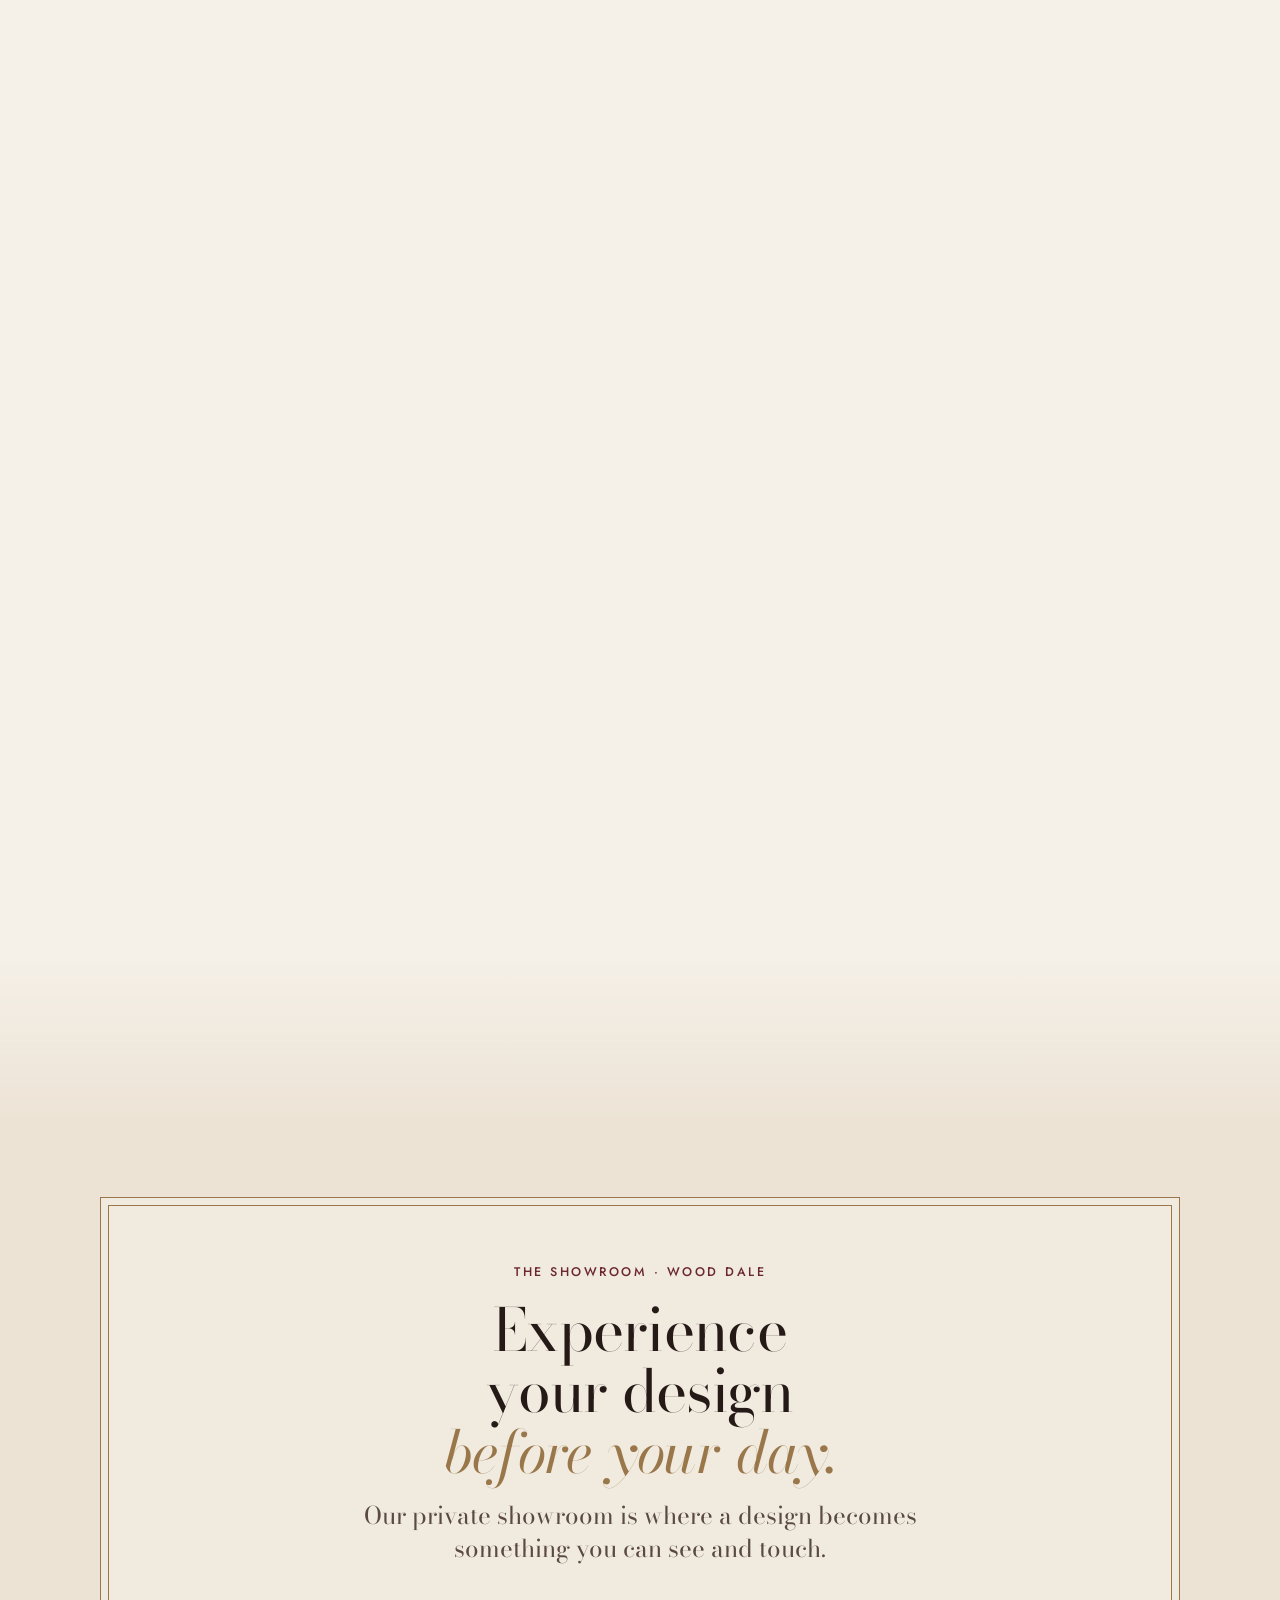
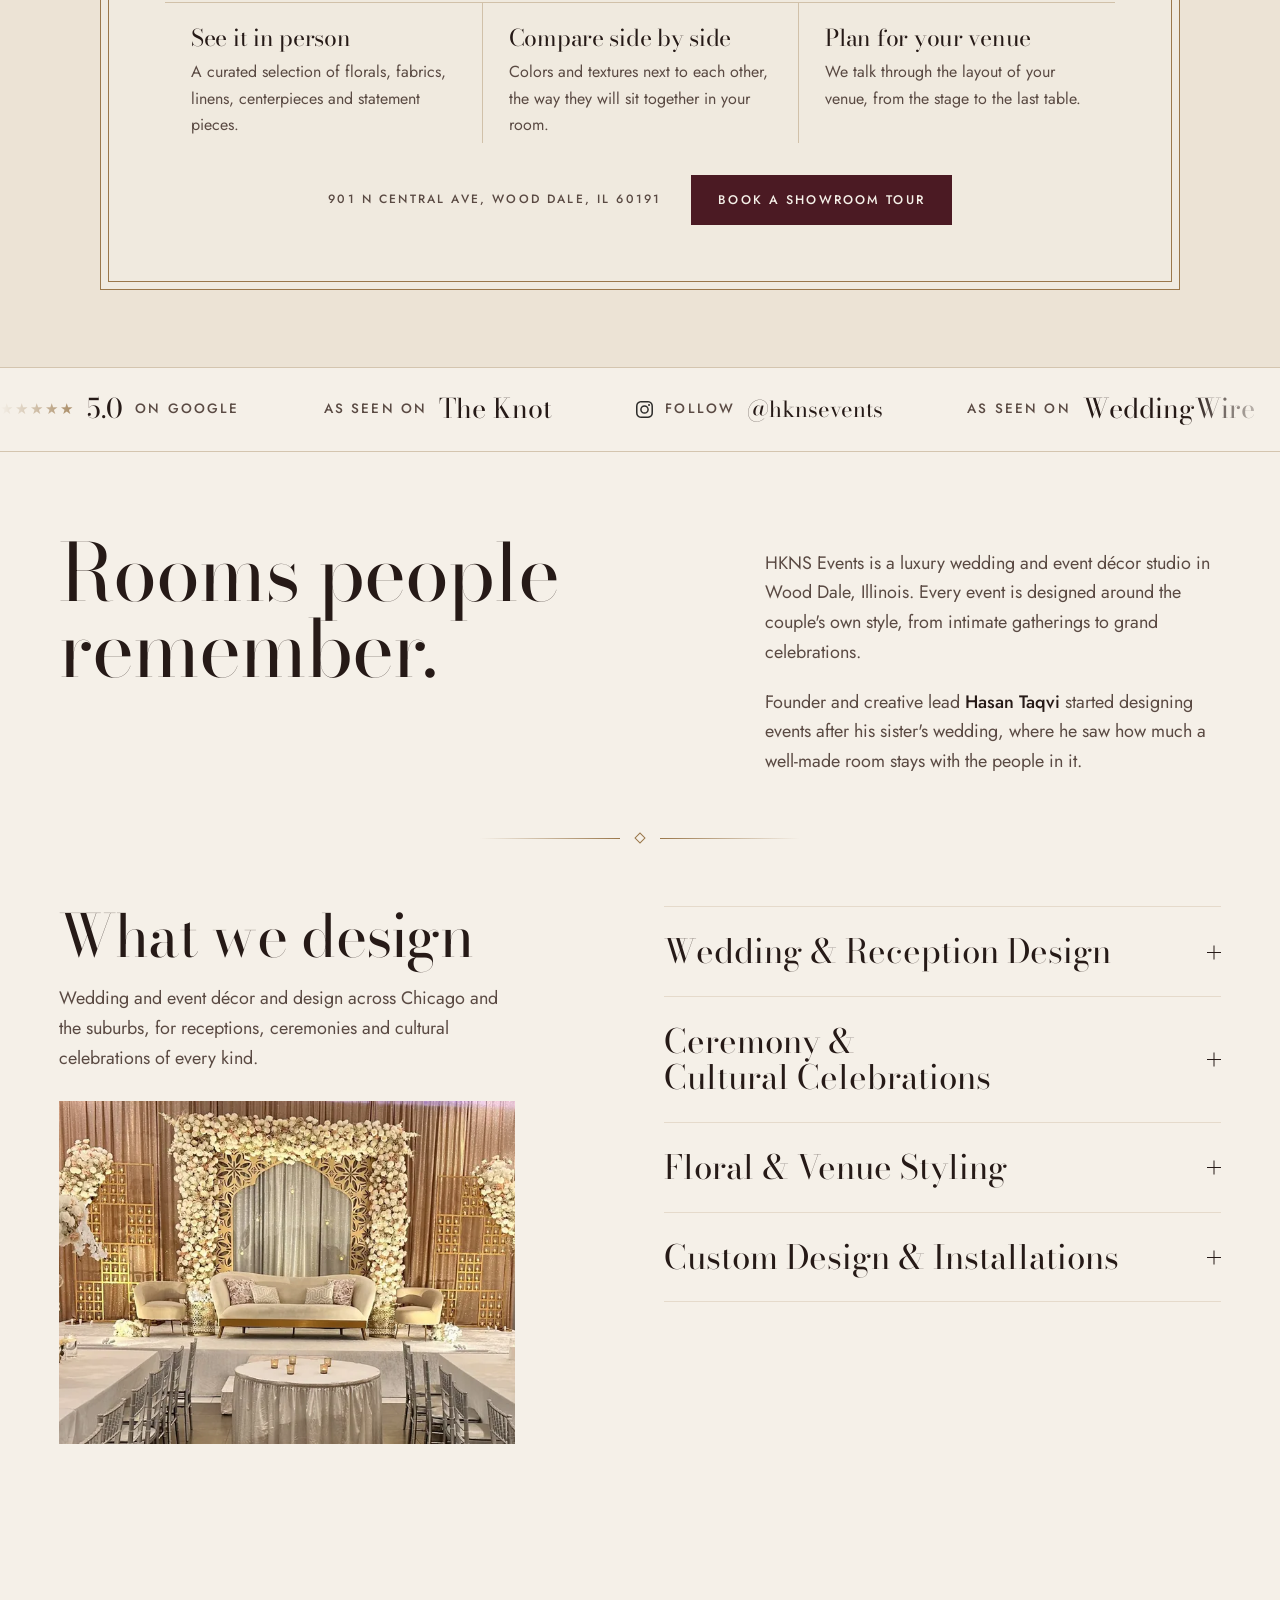
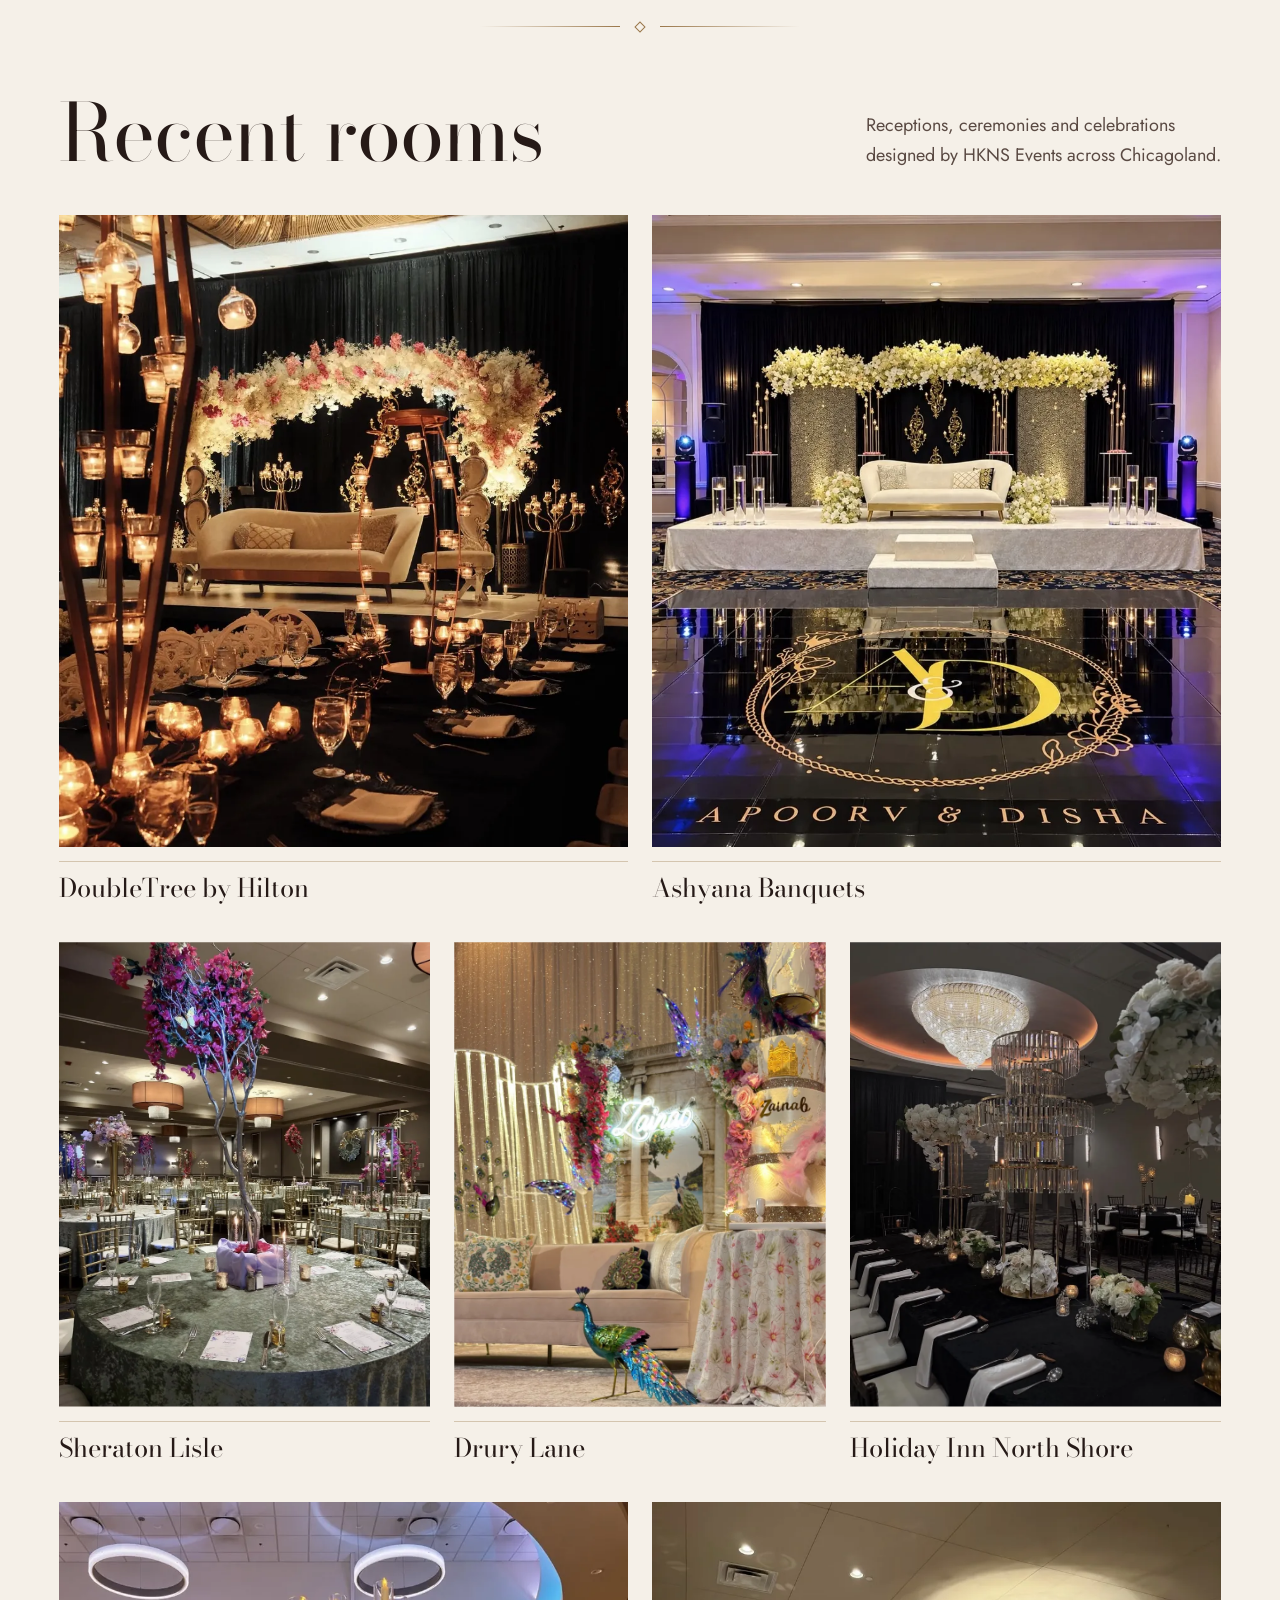
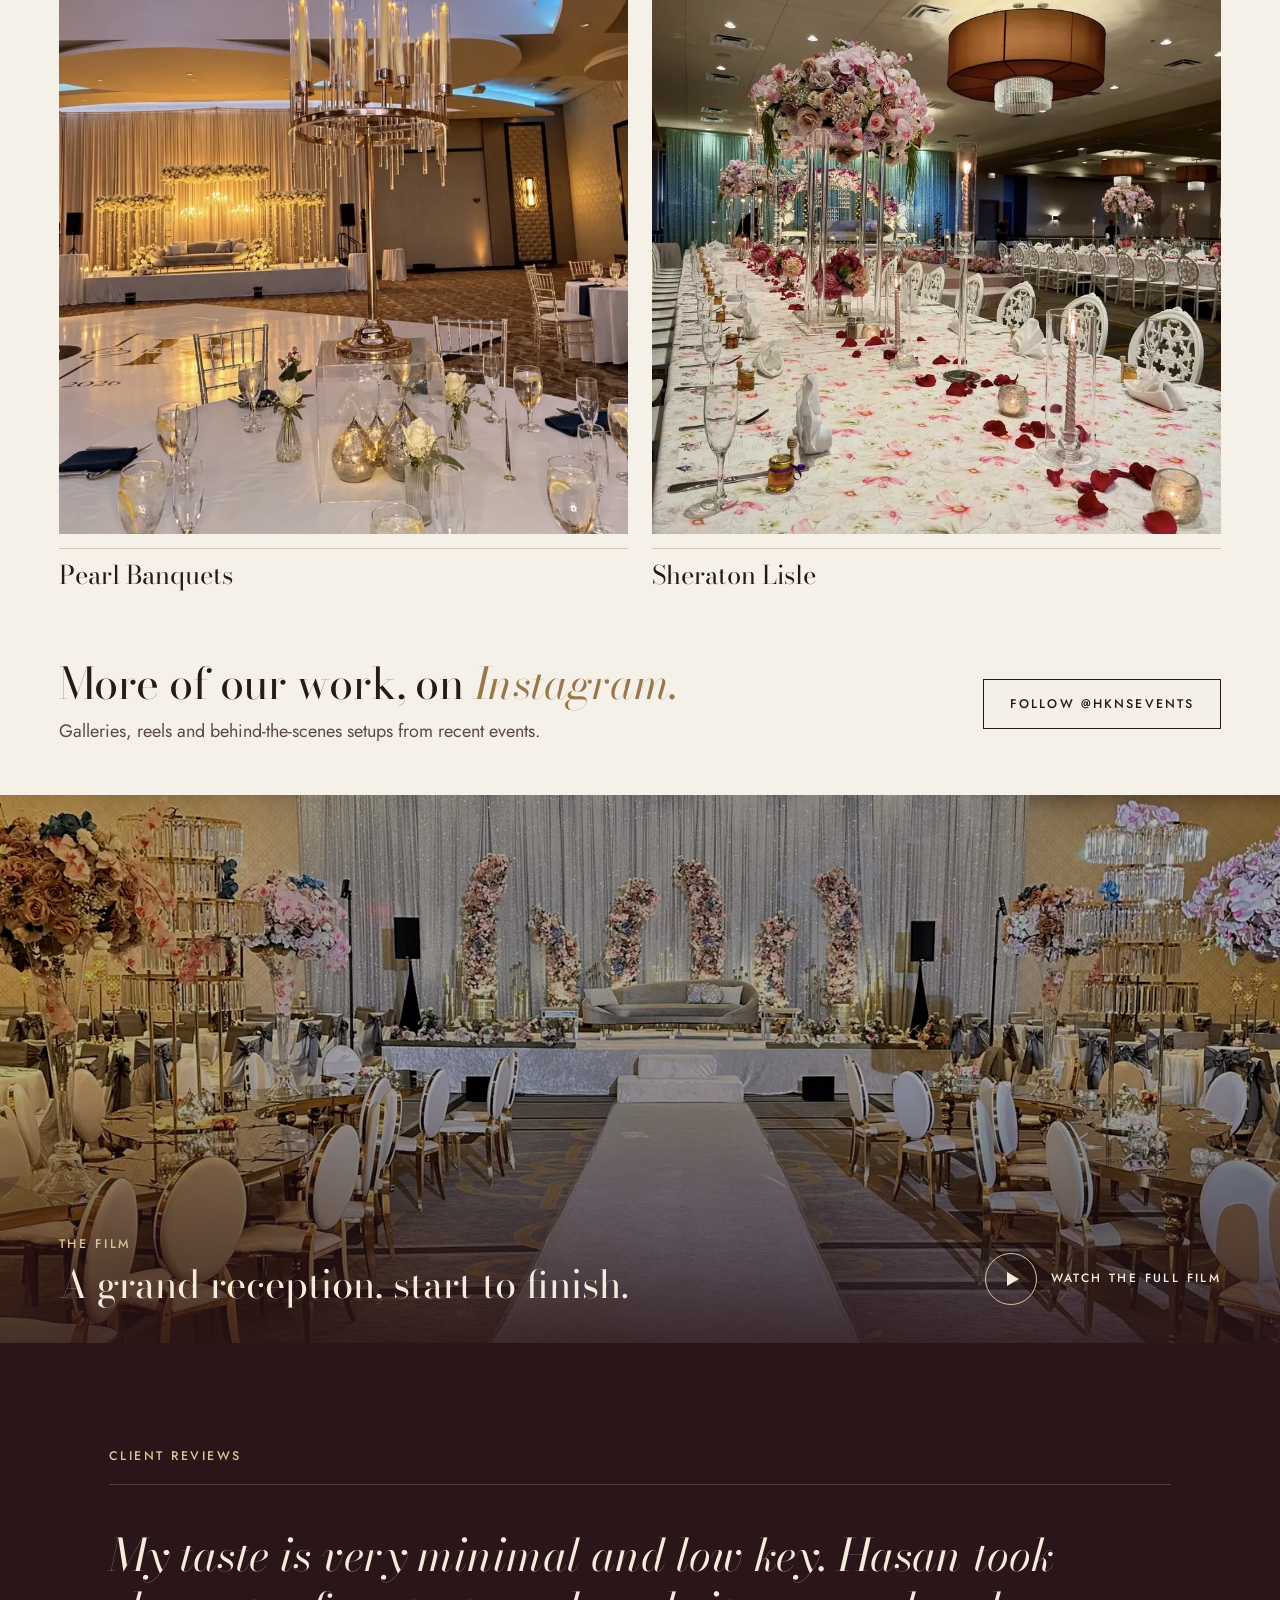
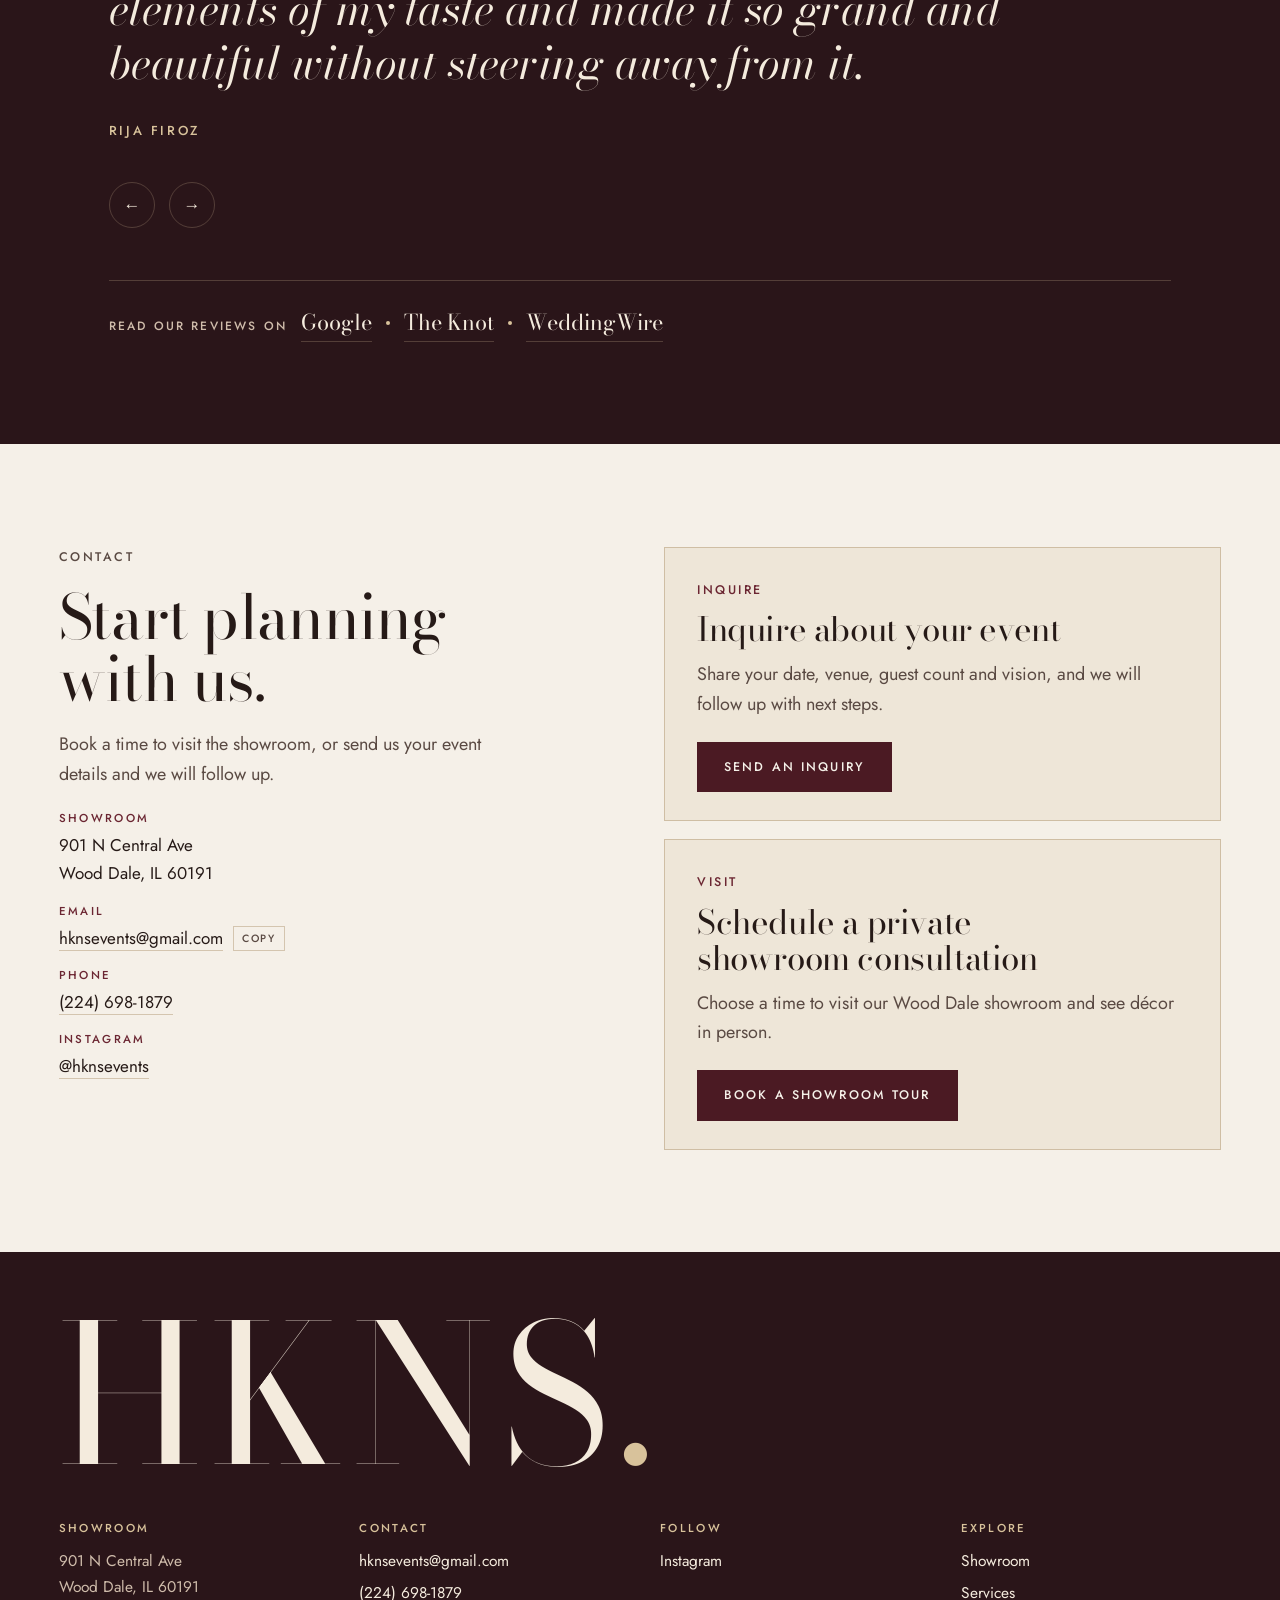
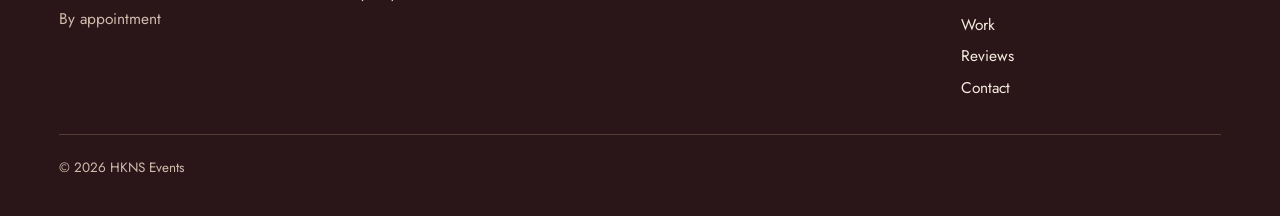
==== commit 1bffded0: "Update the business phone number to (224) 698-1879 Contact section, footer and the business details " ====
--- a/index.html
+++ b/index.html
@@ -34,7 +34,7 @@
  "url": "https://hknsevents.com/",
  "image": "https://hknsevents.com/images/og-hkns-events.jpg",
  "logo": "https://hknsevents.com/assets/apple-touch-icon.png",
- "telephone": "+1-630-229-1402",
+ "telephone": "+1-224-698-1879",
  "email": "hknsevents@gmail.com",
  "address": {
   "@type": "PostalAddress",
@@ -359,7 +359,7 @@
         <dl>
           <div><dt>Showroom</dt><dd>901 N Central Ave<br>Wood Dale, IL 60191</dd></div>
           <div><dt>Email</dt><dd><a href="mailto:hknsevents@gmail.com">hknsevents@gmail.com</a><button class="copy-btn" type="button" data-copy="hknsevents@gmail.com">Copy</button></dd></div>
-          <div><dt>Phone</dt><dd><a href="tel:+16302291402">(630) 229-1402</a></dd></div>
+          <div><dt>Phone</dt><dd><a href="tel:+12246981879">(224) 698-1879</a></dd></div>
           <div><dt>Instagram</dt><dd><a href="https://www.instagram.com/hknsevents/" target="_blank" rel="noopener">@hknsevents</a></dd></div>
         </dl>
       </div>
@@ -385,7 +385,7 @@
   <div class="wrap f-in">
     <div class="f-mark" aria-hidden="true">HKNS<em>.</em></div>
     <div class="f-col"><p class="f-k">Showroom</p><p>901 N Central Ave<br>Wood Dale, IL 60191</p><p>By appointment</p></div>
-    <div class="f-col"><p class="f-k">Contact</p><a href="mailto:hknsevents@gmail.com">hknsevents@gmail.com</a><a href="tel:+16302291402">(630) 229-1402</a></div>
+    <div class="f-col"><p class="f-k">Contact</p><a href="mailto:hknsevents@gmail.com">hknsevents@gmail.com</a><a href="tel:+12246981879">(224) 698-1879</a></div>
     <div class="f-col"><p class="f-k">Follow</p><a href="https://www.instagram.com/hknsevents/" target="_blank" rel="noopener">Instagram</a></div>
     <nav class="f-col" aria-label="Footer"><p class="f-k">Explore</p><a href="#showroom">Showroom</a><a href="#services">Services</a><a href="#work">Work</a><a href="#reviews">Reviews</a><a href="#contact">Contact</a></nav>
     <div class="f-base"><span>© 2026 HKNS Events</span></div>
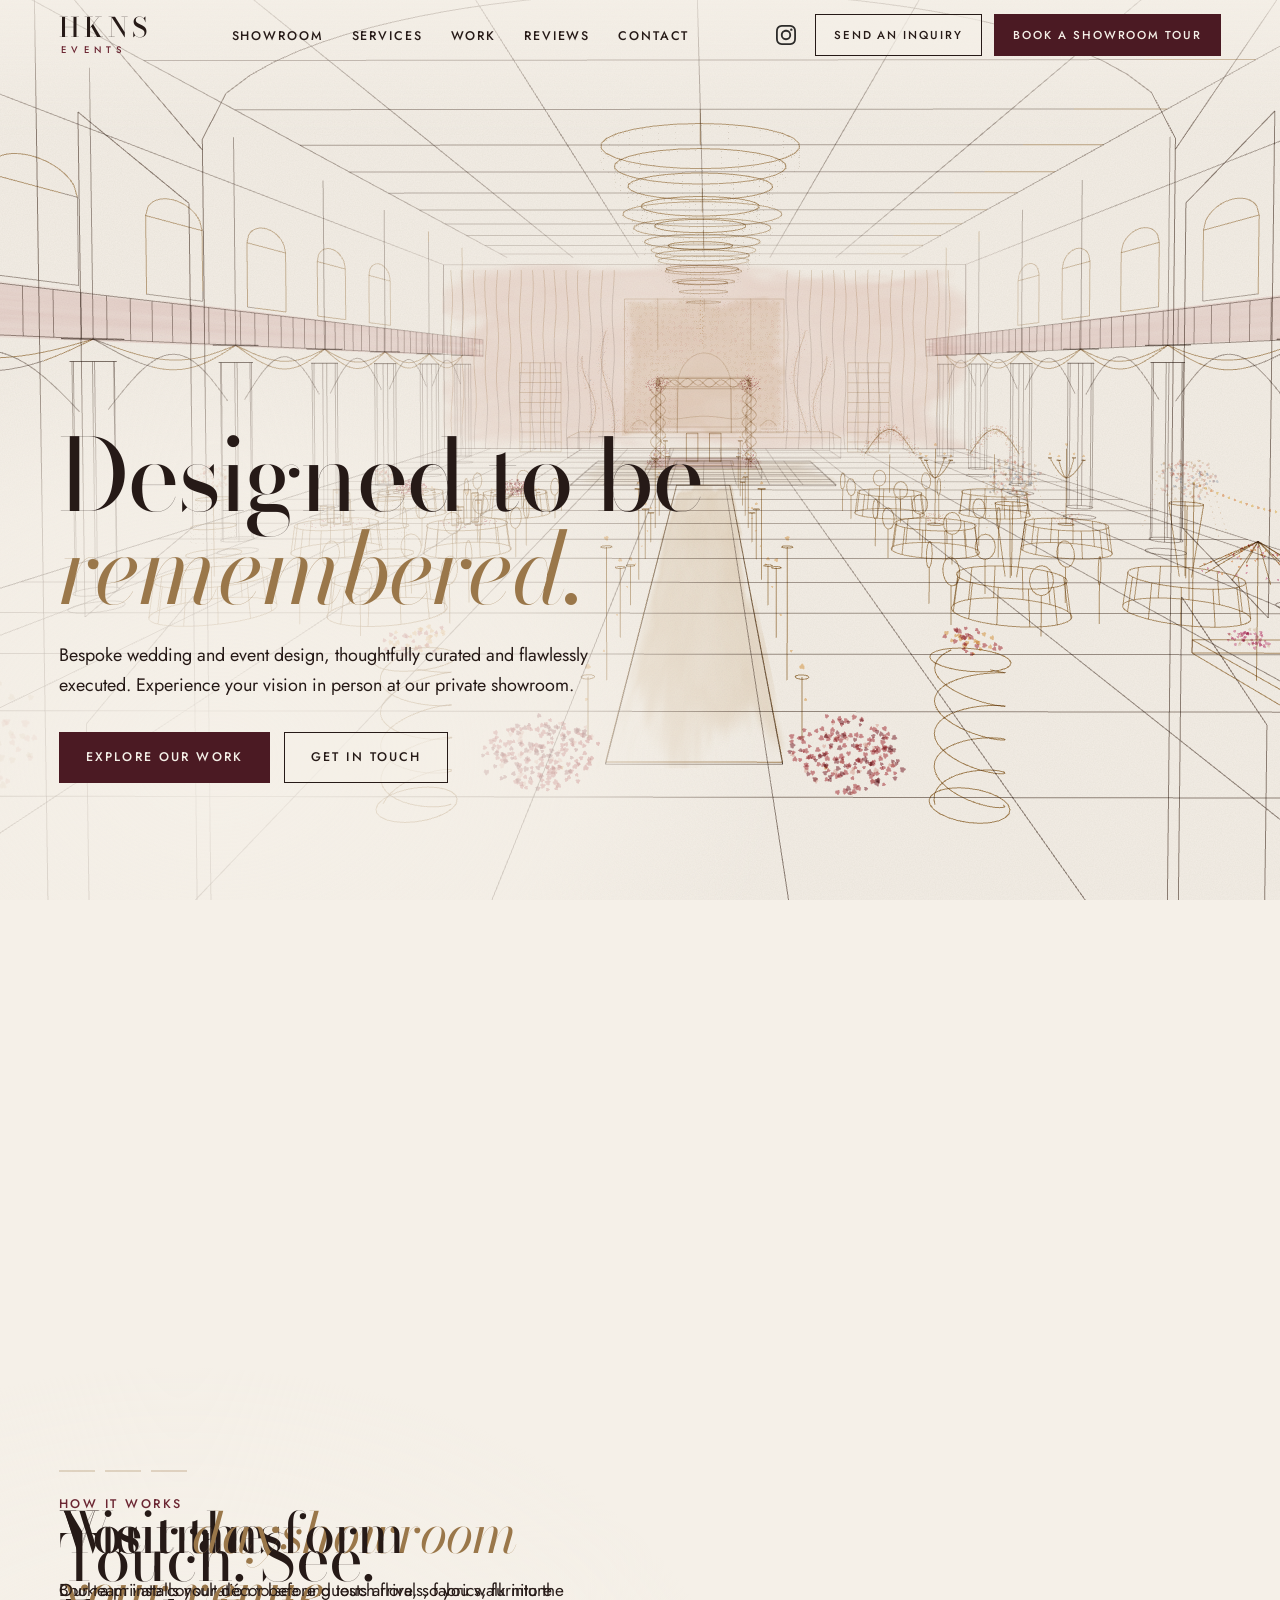
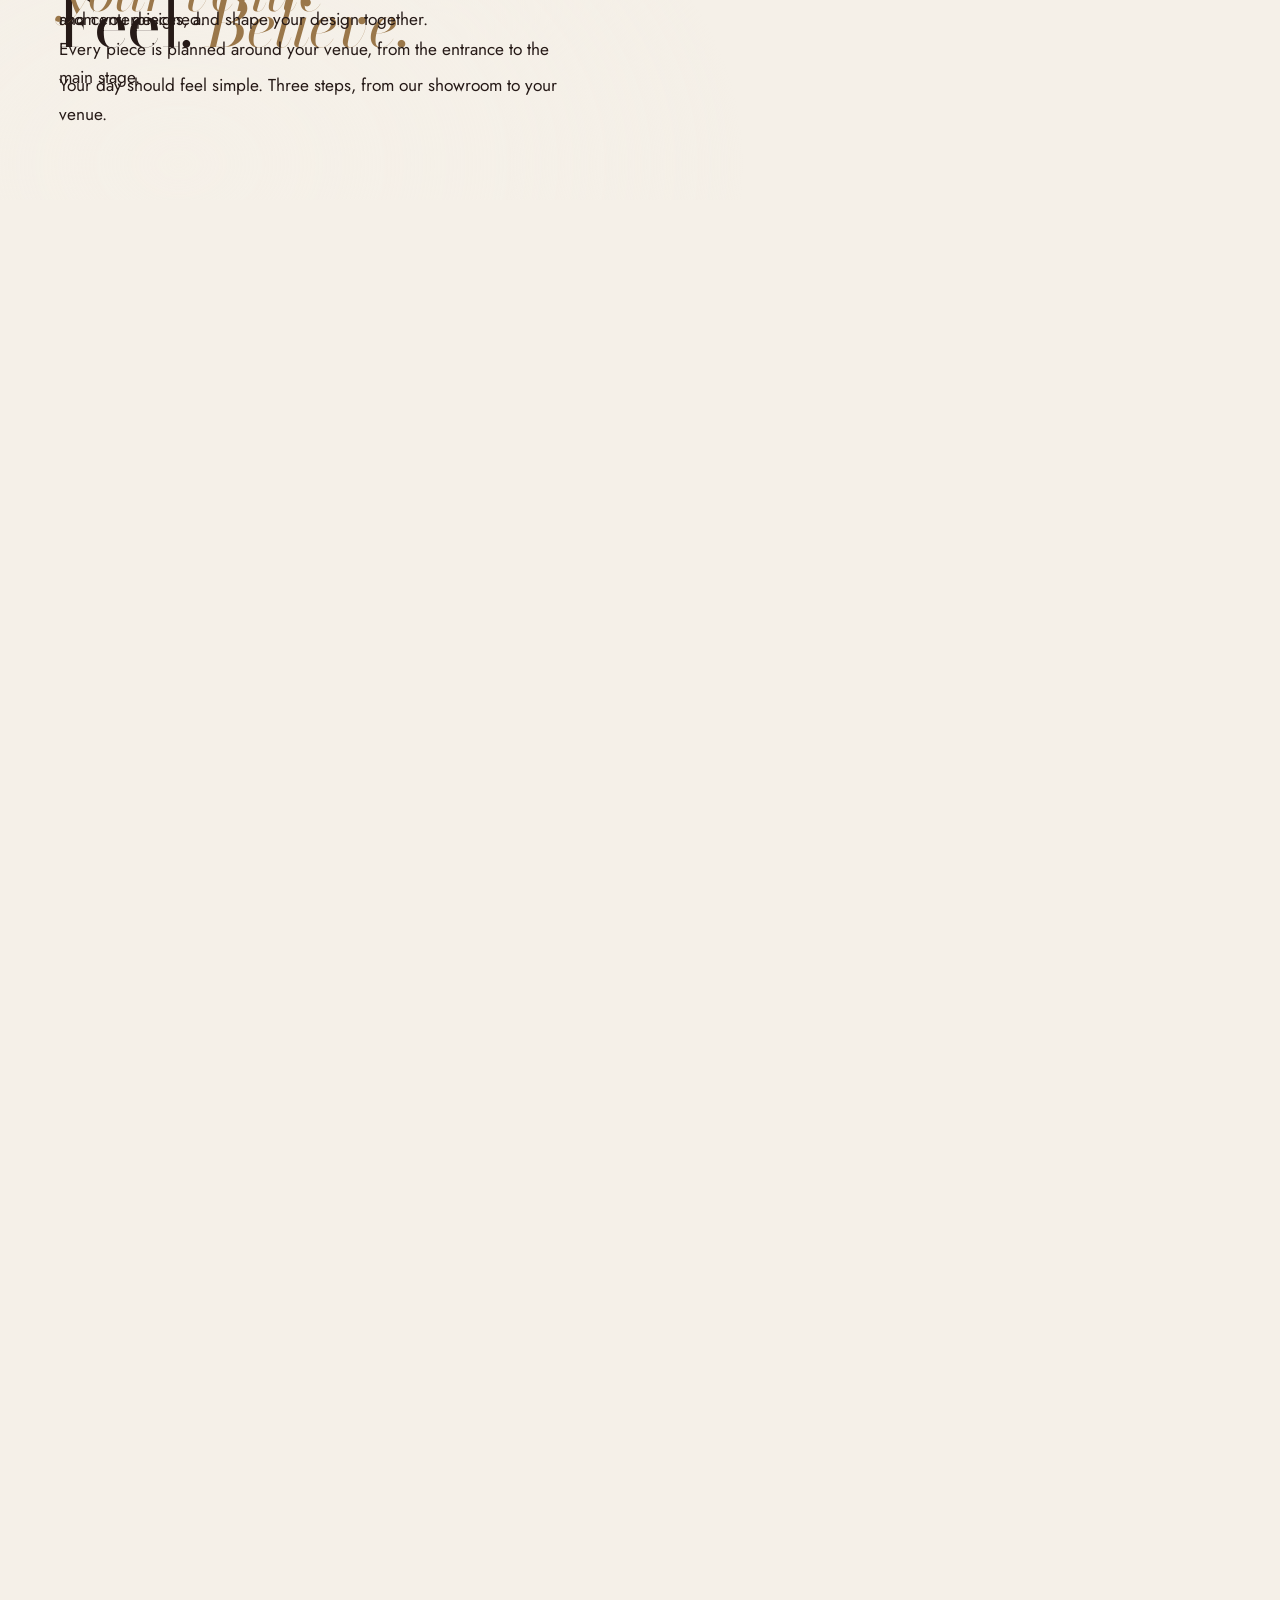
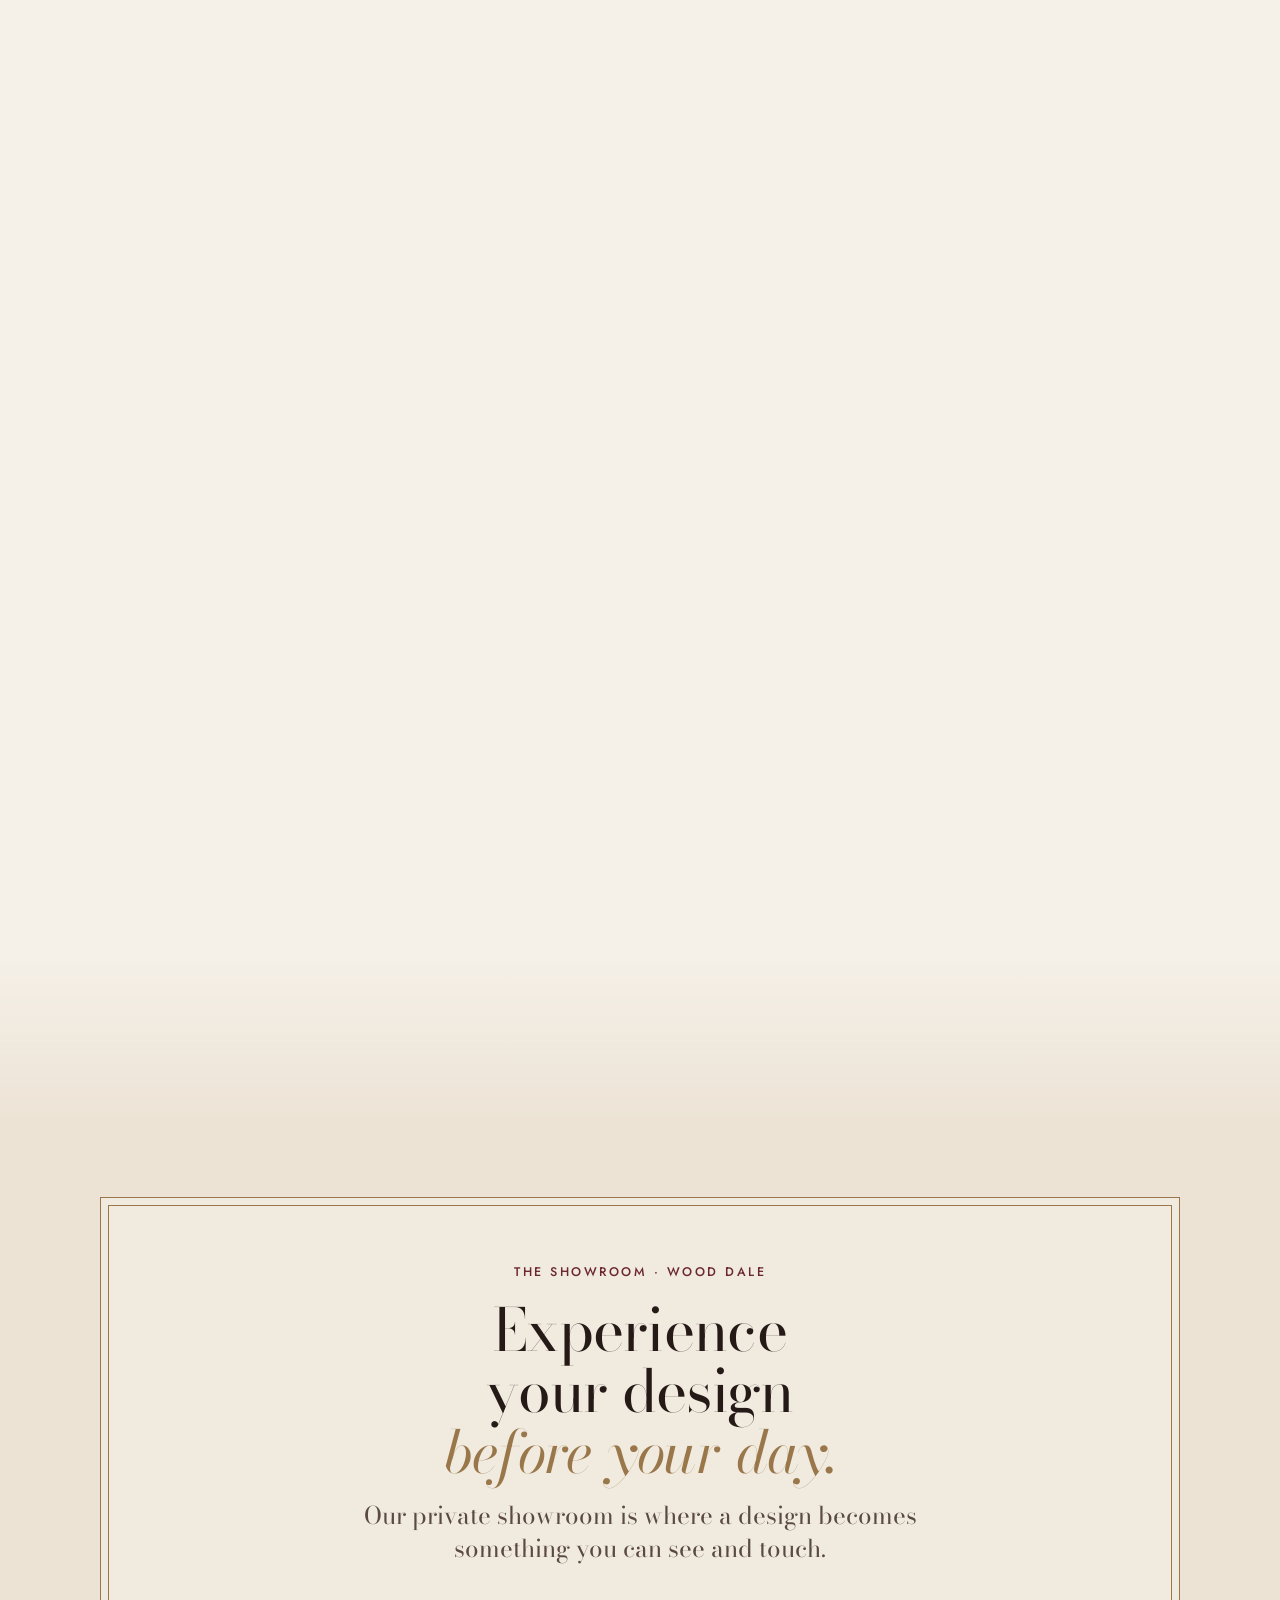
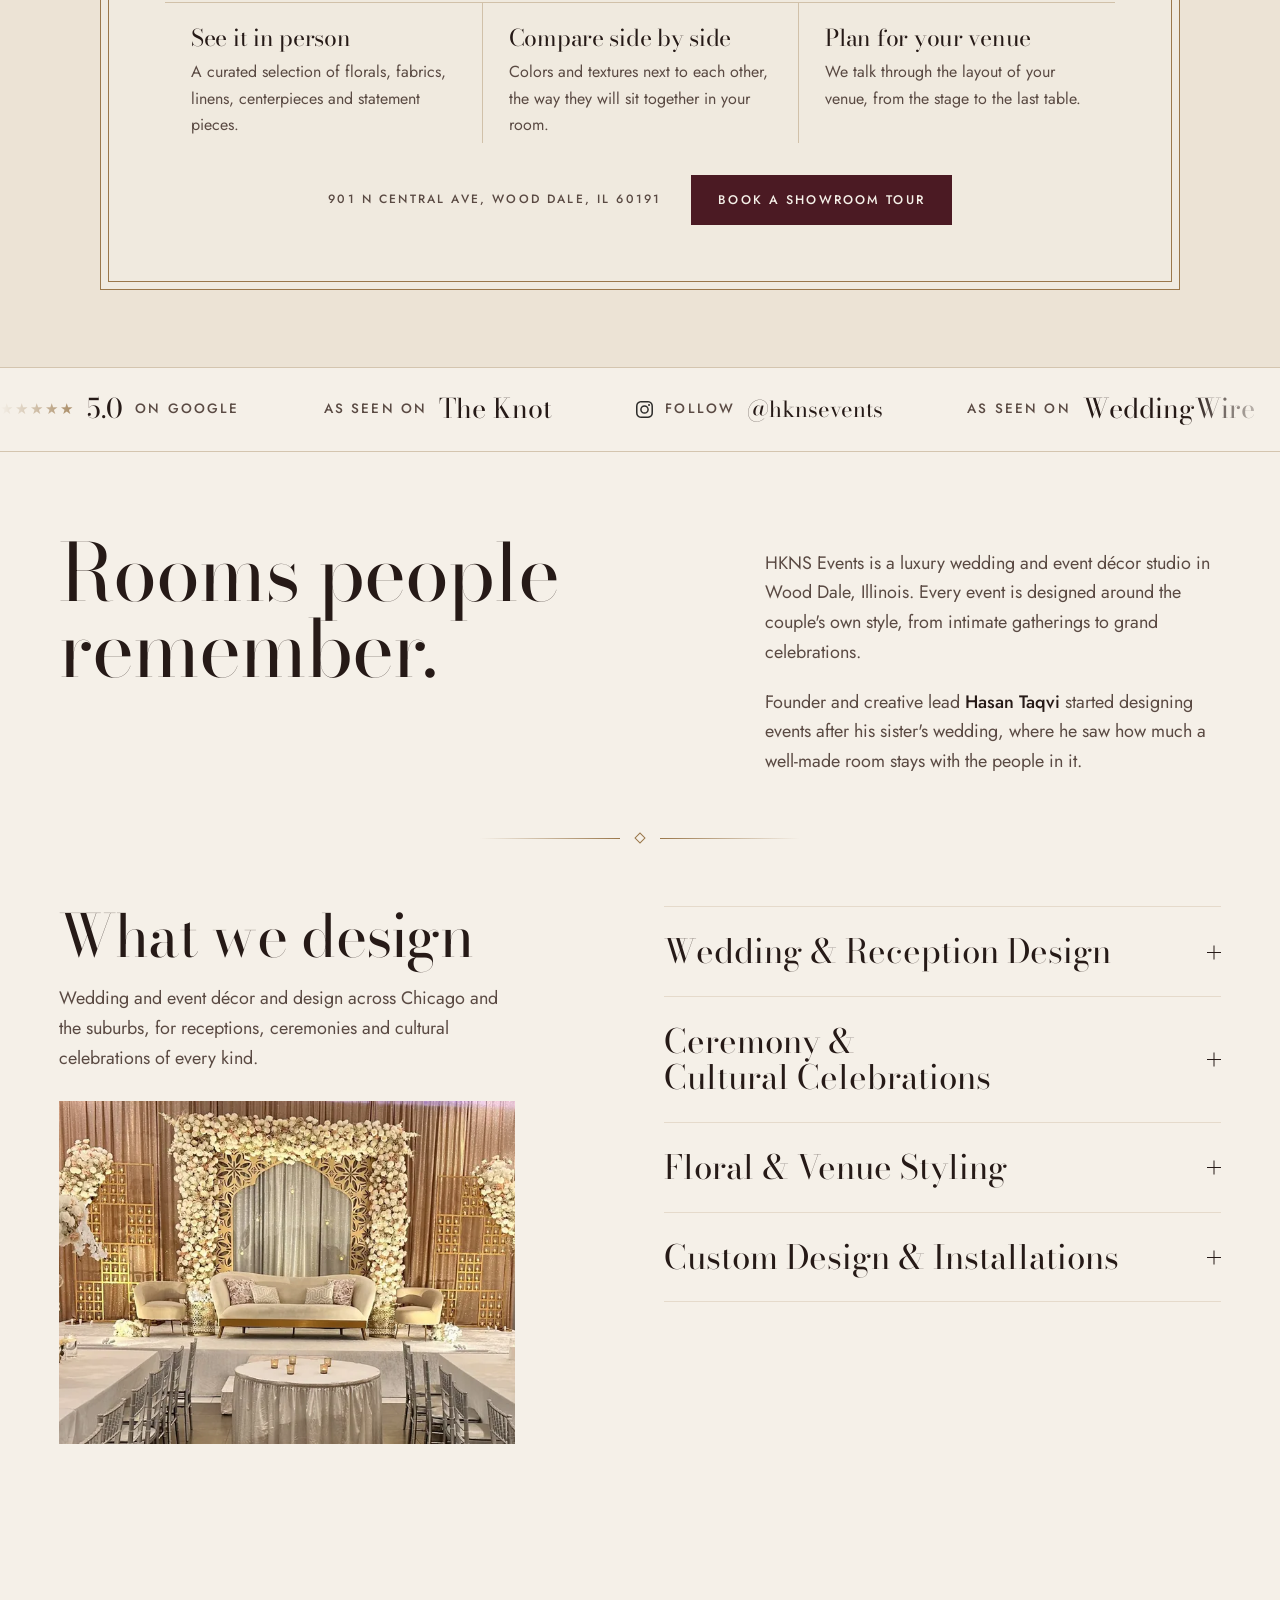
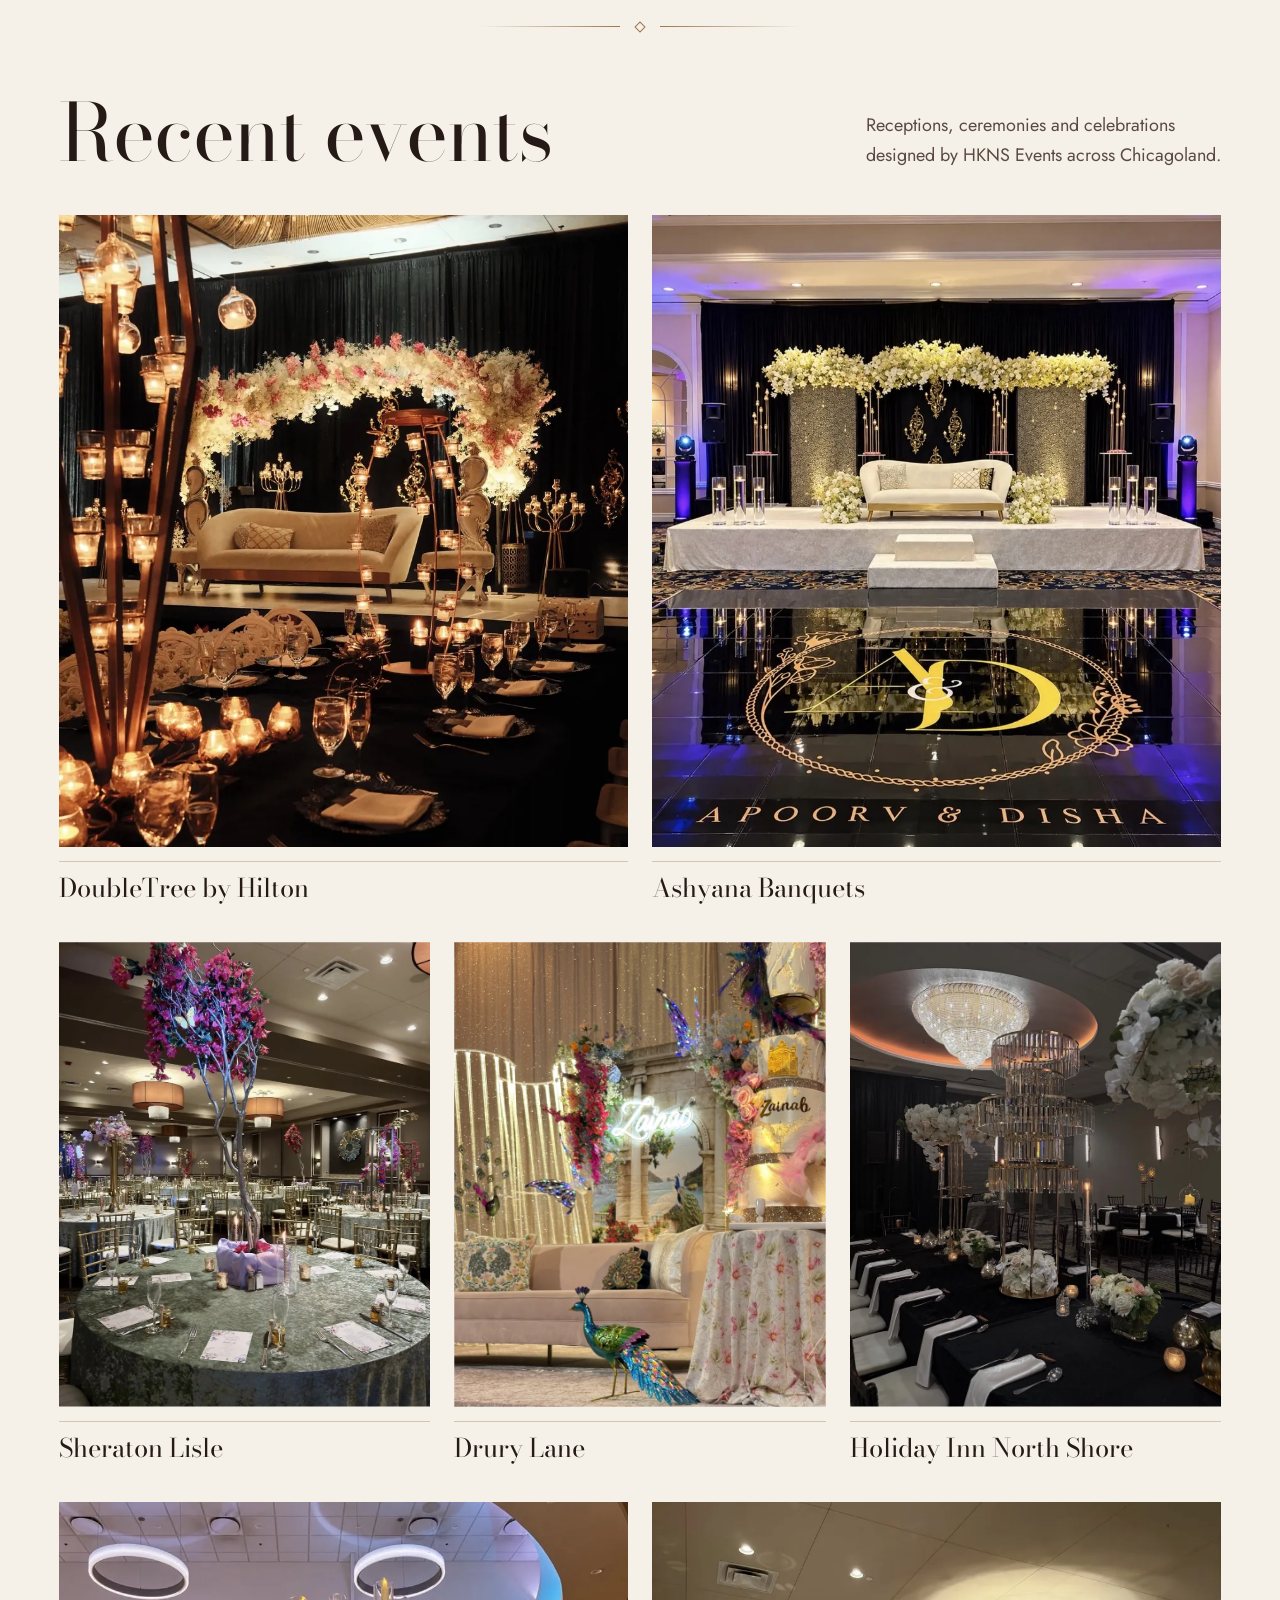
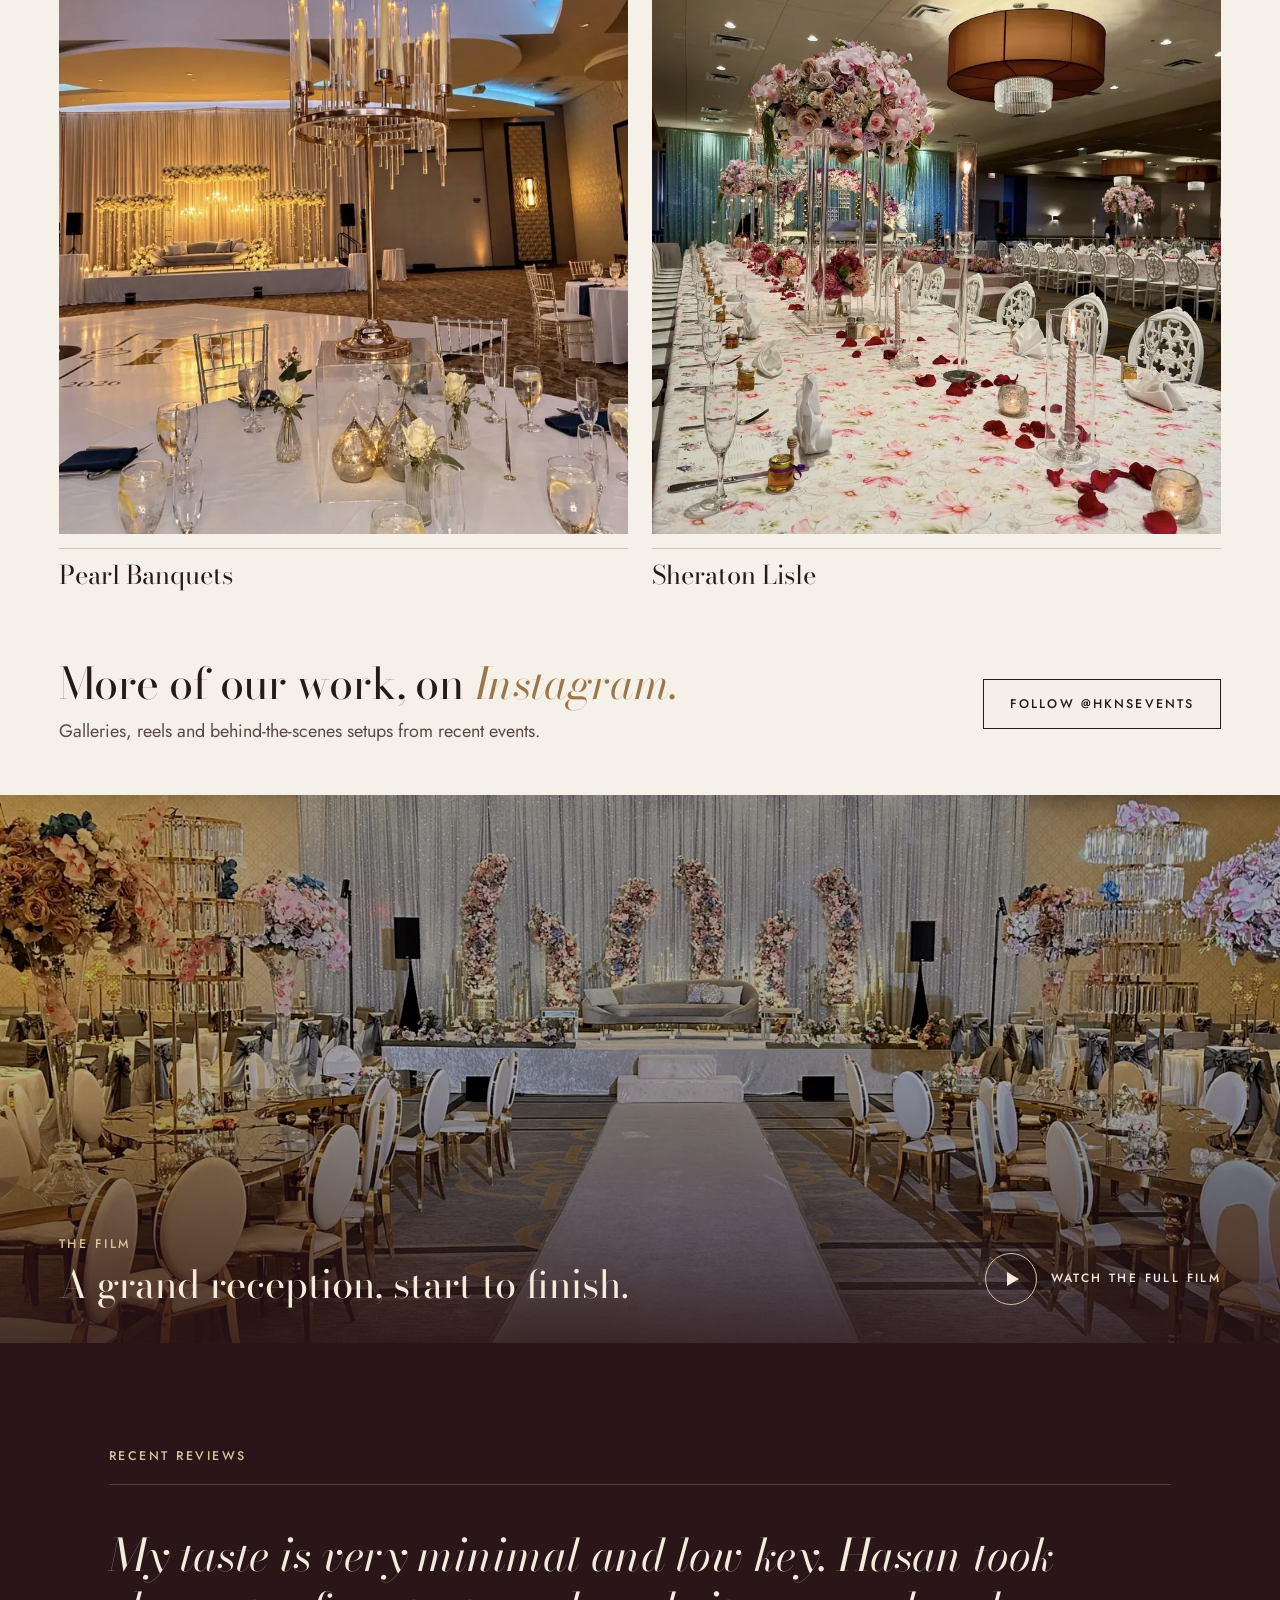
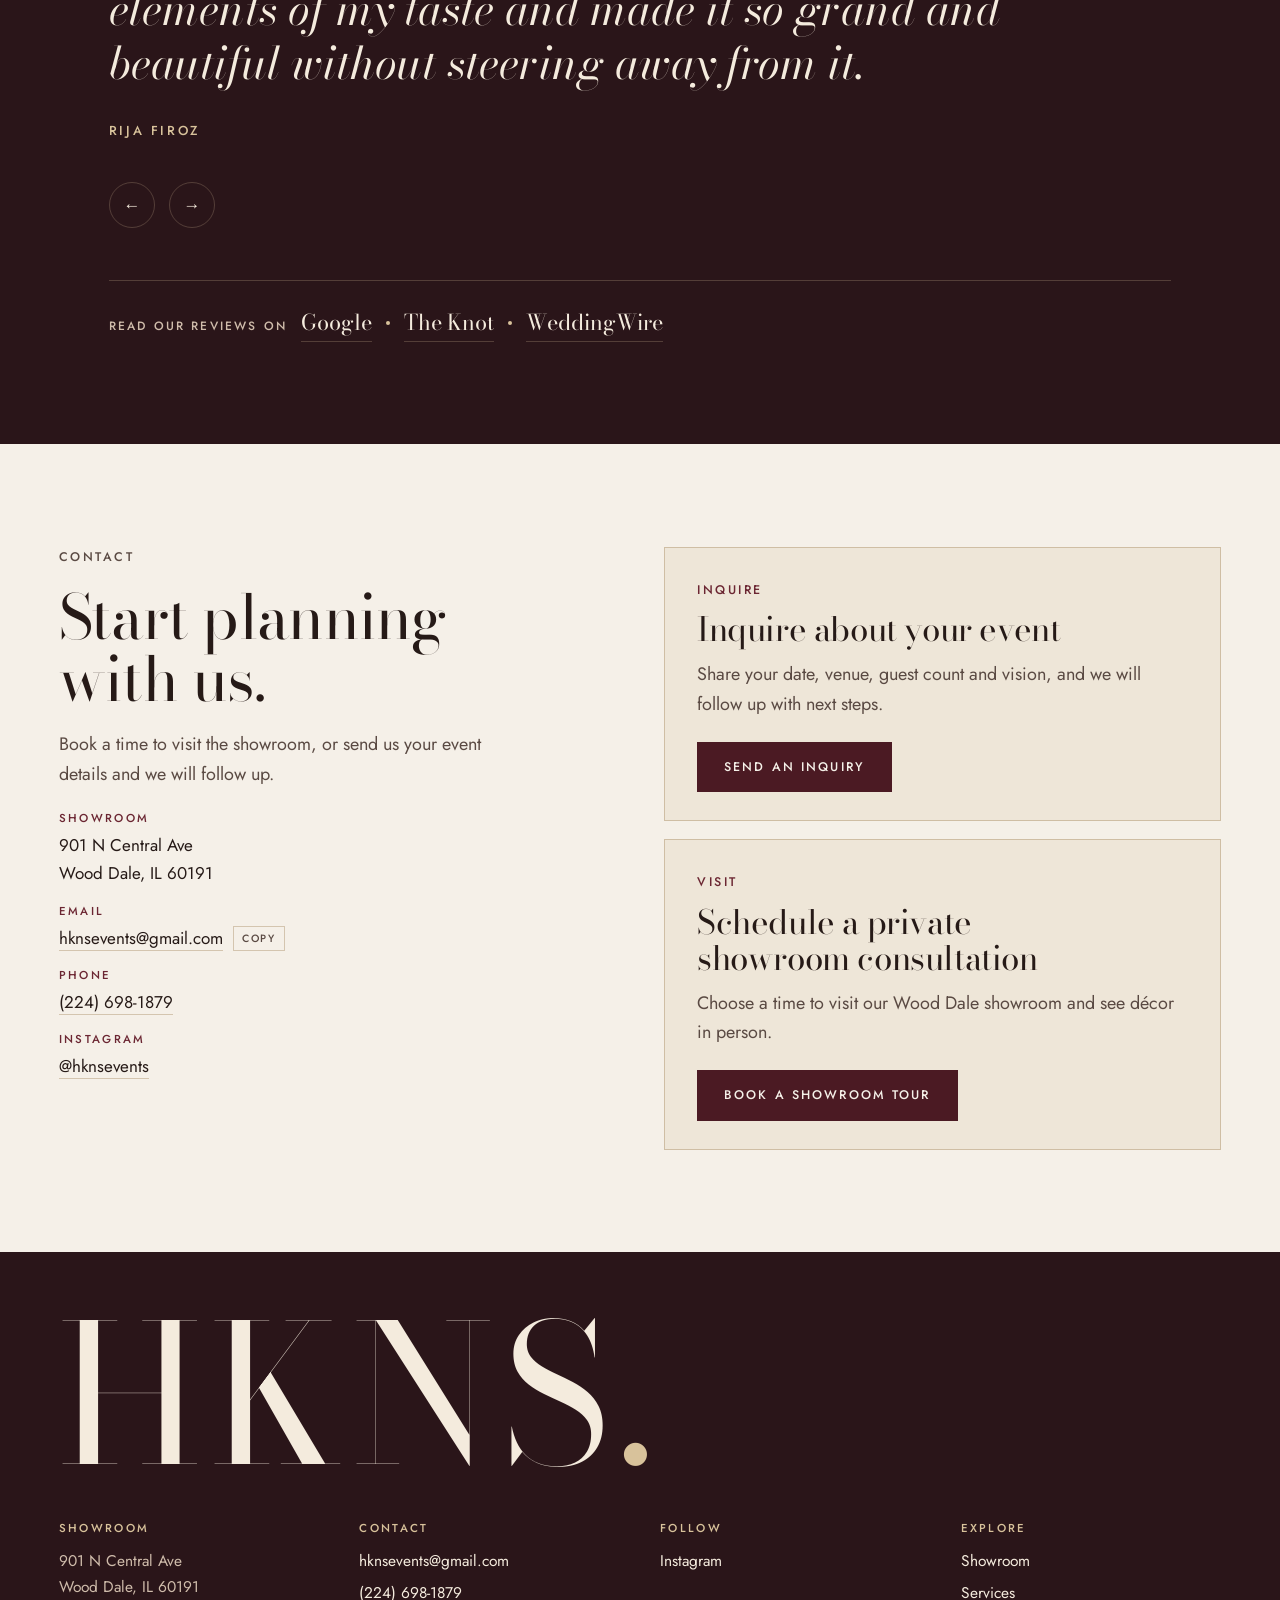
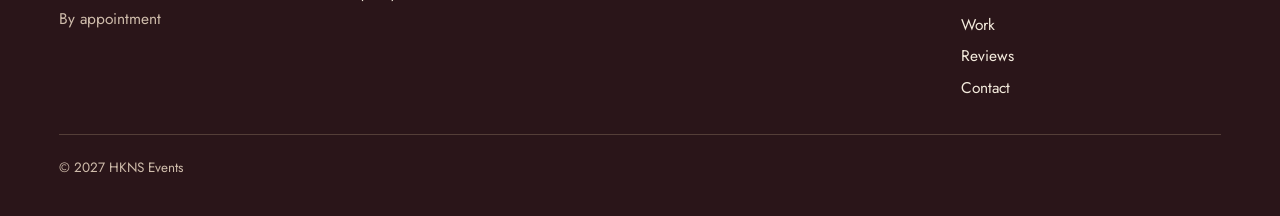
==== commit cd06b376: "Grand Unveiling notice, both CTAs in the phone header, Get in Touch hero button, smoother reviews Re" ====
--- a/index.html
+++ b/index.html
@@ -23,7 +23,7 @@
 <link rel="preconnect" href="https://fonts.googleapis.com">
 <link rel="preconnect" href="https://fonts.gstatic.com" crossorigin>
 <link rel="stylesheet" href="https://fonts.googleapis.com/css2?family=Bodoni+Moda:ital,opsz,wght@0,6..96,400;0,6..96,500;1,6..96,400;1,6..96,500&family=Jost:wght@400;500&display=swap">
-<link rel="stylesheet" href="assets/site.css?v=548e4651">
+<link rel="stylesheet" href="assets/site.css?v=e991c11c">
 <script type="application/ld+json">
 {
  "@context": "https://schema.org",
@@ -88,8 +88,8 @@
 {
  "@context": "https://schema.org",
  "@type": "Event",
- "name": "HKNS Events Showroom Grand Opening",
- "description": "Celebrate the opening of the HKNS Events private showroom in Wood Dale, Illinois.",
+ "name": "HKNS Showroom: The Grand Unveiling",
+ "description": "The grand unveiling of the HKNS Events private showroom in Wood Dale, Illinois.",
  "startDate": "2026-11-15T15:00:00-06:00",
  "endDate": "2026-11-15T19:00:00-06:00",
  "eventStatus": "https://schema.org/EventScheduled",
@@ -137,9 +137,9 @@
     </nav>
     <div class="nav-act">
       <a class="ig-icon" href="https://www.instagram.com/hknsevents/" target="_blank" rel="noopener" aria-label="HKNS Events on Instagram" title="Instagram"><svg viewBox="0 0 1000 1000" width="20" height="20" aria-hidden="true" focusable="false"><path fill="currentColor" transform="translate(-2.5 -2.5)" d="M295.42,6c-53.2,2.51-89.53,11-121.29,23.48-32.87,12.81-60.73,30-88.45,57.82S40.89,143,28.17,175.92c-12.31,31.83-20.65,68.19-23,121.42S2.3,367.68,2.56,503.46,3.42,656.26,6,709.6c2.54,53.19,11,89.51,23.48,121.28,12.83,32.87,30,60.72,57.83,88.45S143,964.09,176,976.83c31.8,12.29,68.17,20.67,121.39,23s70.35,2.87,206.09,2.61,152.83-.86,206.16-3.39S799.1,988,830.88,975.58c32.87-12.86,60.74-30,88.45-57.84S964.1,862,976.81,829.06c12.32-31.8,20.69-68.17,23-121.35,2.33-53.37,2.88-70.41,2.62-206.17s-.87-152.78-3.4-206.1-11-89.53-23.47-121.32c-12.85-32.87-30-60.7-57.82-88.45S862,40.87,829.07,28.19c-31.82-12.31-68.17-20.7-121.39-23S637.33,2.3,501.54,2.56,348.75,3.4,295.42,6m5.84,903.88c-48.75-2.12-75.22-10.22-92.86-17-23.36-9-40-19.88-57.58-37.29s-28.38-34.11-37.5-57.42c-6.85-17.64-15.1-44.08-17.38-92.83-2.48-52.69-3-68.51-3.29-202s.22-149.29,2.53-202c2.08-48.71,10.23-75.21,17-92.84,9-23.39,19.84-40,37.29-57.57s34.1-28.39,57.43-37.51c17.62-6.88,44.06-15.06,92.79-17.38,52.73-2.5,68.53-3,202-3.29s149.31.21,202.06,2.53c48.71,2.12,75.22,10.19,92.83,17,23.37,9,40,19.81,57.57,37.29s28.4,34.07,37.52,57.45c6.89,17.57,15.07,44,17.37,92.76,2.51,52.73,3.08,68.54,3.32,202s-.23,149.31-2.54,202c-2.13,48.75-10.21,75.23-17,92.89-9,23.35-19.85,40-37.31,57.56s-34.09,28.38-57.43,37.5c-17.6,6.87-44.07,15.07-92.76,17.39-52.73,2.48-68.53,3-202.05,3.29s-149.27-.25-202-2.53m407.6-674.61a60,60,0,1,0,59.88-60.1,60,60,0,0,0-59.88,60.1M245.77,503c.28,141.8,115.44,256.49,257.21,256.22S759.52,643.8,759.25,502,643.79,245.48,502,245.76,245.5,361.22,245.77,503m90.06-.18a166.67,166.67,0,1,1,167,166.34,166.65,166.65,0,0,1-167-166.34"/></svg></a>
-      <a class="btn btn-line btn-sm nav-inq" href="https://docs.google.com/forms/d/18zhEVyijoTRbB_eG8qjRszqCM9a0x84zth-Hf_SS2aU/viewform" target="_blank" rel="noopener">Send an inquiry</a>
+      <a class="btn btn-line btn-sm nav-inq" href="https://docs.google.com/forms/d/18zhEVyijoTRbB_eG8qjRszqCM9a0x84zth-Hf_SS2aU/viewform" target="_blank" rel="noopener"><span class="full">Send an inquiry</span><span class="short">Inquire</span></a>
       <a class="btn btn-wine btn-sm" href="https://calendly.com/hknsevents/hkns-events-decor-consultation" target="_blank" rel="noopener"><span class="full">Book a showroom tour</span><span class="short">Book a tour</span></a>
-      <button class="menu-btn" id="menuBtn" type="button" aria-expanded="false" aria-controls="drawer">Menu</button>
+      <button class="menu-btn" id="menuBtn" type="button" aria-expanded="false" aria-controls="drawer"><span class="mb-t">Menu</span><span class="mb-i" aria-hidden="true"></span></button>
     </div>
   </div>
 </header>
@@ -159,17 +159,17 @@
     <a class="link d-ig" href="https://www.instagram.com/hknsevents/" target="_blank" rel="noopener">Instagram @hknsevents</a>
   </div>
   <!-- GRAND OPENING: menu link. Delete after November 15, 2026. -->
-  <p class="d-go" data-grand-opening>Showroom grand opening, Sunday, November 15, 3:00–7:00 PM. <a href="https://forms.gle/vVULp8X2JvrjUNe79" target="_blank" rel="noopener">RSVP for Our Grand Opening</a></p>
+  <p class="d-go" data-grand-opening>HKNS Showroom: The Grand Unveiling. Sunday, November 15, 3:00–7:00 PM, Wood Dale, IL. <a href="https://forms.gle/vVULp8X2JvrjUNe79" target="_blank" rel="noopener">RSVP</a></p>
   <!-- /GRAND OPENING -->
 </div>
 
 <!-- GRAND OPENING: notice. Delete after November 15, 2026. -->
-<aside class="notice" id="notice" data-grand-opening hidden aria-label="Showroom grand opening">
+<aside class="notice" id="notice" data-grand-opening hidden aria-label="HKNS Showroom: The Grand Unveiling">
   <span class="notice-dot" aria-hidden="true"></span>
   <div class="notice-txt">
     <p class="notice-k">You're invited</p>
-    <p class="notice-h">The HKNS Showroom<br><em>Grand Opening</em></p>
-    <p class="notice-t">Sun, Nov 15 · 3:00–7:00 PM<span class="where"> · Wood Dale</span></p>
+    <p class="notice-h">HKNS Showroom<br><em>The Grand Unveiling</em></p>
+    <p class="notice-t">Sun, Nov 15 · 3:00–7:00 PM<span class="where"><span class="sep"> · </span>Wood Dale, IL</span></p>
   </div>
   <a class="notice-go" href="https://forms.gle/vVULp8X2JvrjUNe79" target="_blank" rel="noopener">RSVP</a>
   <button class="notice-x" id="noticeX" type="button" aria-label="Dismiss">&#215;</button>
@@ -185,7 +185,7 @@
         <p class="lede">Bespoke wedding and event design, thoughtfully curated and flawlessly executed. Experience your vision in person at our private showroom.</p>
         <div class="ctas">
           <a class="btn btn-wine" href="#work">Explore Our Work</a>
-          <a class="btn btn-line" href="#showroom">Experience Our Showroom</a>
+          <a class="btn btn-line" href="#contact">Get in Touch</a>
         </div>
       </div>
     </div>
@@ -303,7 +303,7 @@
     <div class="wrap">
       <div class="divider" aria-hidden="true"><i></i></div>
       <div class="work-head">
-        <h2 id="work-title">Recent rooms</h2>
+        <h2 id="work-title">Recent events</h2>
         <p>Receptions, ceremonies and celebrations designed by HKNS Events across Chicagoland.</p>
       </div>
       <div class="gallery">
@@ -333,7 +333,7 @@
 
   <section class="band band-dark reviews" id="reviews" aria-labelledby="rv-title">
     <div class="wrap">
-      <div class="rv-top"><h2 class="kicker" id="rv-title">Client reviews</h2></div>
+      <div class="rv-top"><h2 class="kicker" id="rv-title">Recent reviews</h2></div>
       <div class="quotes" id="quotes" aria-live="polite">
         <blockquote class="quote on"><p>My taste is very minimal and low key. Hasan took elements of my taste and made it so grand and beautiful without steering away from it.</p><cite>Rija Firoz</cite></blockquote>
         <blockquote class="quote"><p>We entrusted him with complete creative freedom, and he absolutely nailed it by bringing our vision to life flawlessly.</p><cite>Misbah Mowla</cite></blockquote>
@@ -388,7 +388,7 @@
     <div class="f-col"><p class="f-k">Contact</p><a href="mailto:hknsevents@gmail.com">hknsevents@gmail.com</a><a href="tel:+12246981879">(224) 698-1879</a></div>
     <div class="f-col"><p class="f-k">Follow</p><a href="https://www.instagram.com/hknsevents/" target="_blank" rel="noopener">Instagram</a></div>
     <nav class="f-col" aria-label="Footer"><p class="f-k">Explore</p><a href="#showroom">Showroom</a><a href="#services">Services</a><a href="#work">Work</a><a href="#reviews">Reviews</a><a href="#contact">Contact</a></nav>
-    <div class="f-base"><span>© 2026 HKNS Events</span></div>
+    <div class="f-base"><span>© 2027 HKNS Events</span></div>
   </div>
 </footer>
 
@@ -401,6 +401,6 @@
 
 <script src="vendor/three.min.js" defer></script>
 <script src="vendor/lenis.min.js" defer></script>
-<script src="assets/app.js?v=548e4651" defer></script>
+<script src="assets/app.js?v=e991c11c" defer></script>
 </body>
 </html>
--- a/assets/site.css
+++ b/assets/site.css
@@ -84,15 +84,19 @@
 .nav-links a:hover{border-color:var(--wine)}
 .nav-act{display:flex;align-items:center;gap:18px}
 .nav .btn .short{display:none}
+.nav .btn{white-space:nowrap}
 .menu-btn{display:none;background:none;border:0;padding:8px 0;font-size:12.5px;font-weight:500;letter-spacing:.18em;text-transform:uppercase;cursor:pointer}
 .ig-icon{display:grid;place-items:center;width:34px;height:34px;color:#000;opacity:.82;transition:opacity .3s}
 .ig-icon:hover{opacity:1}
 .nav-act{gap:12px}
-@media (max-width:1260px) and (min-width:981px){.nav .nav-inq{display:none}}
+@media (max-width:1260px) and (min-width:981px){.nav .btn .full{display:none}.nav .btn .short{display:inline}.nav-links{gap:22px}}
+.nav .menu-btn .mb-i{display:none}
 @media (max-width:980px){.nav-links{display:none}.menu-btn{display:block}}
-@media (max-width:560px){.nav .nav-inq{display:none}.nav .ig-icon{width:28px}.nav .ig-icon svg{width:18px;height:18px}.nav-act{gap:10px}}
-@media (max-width:379px){.nav .ig-icon{display:none}}
-@media (max-width:560px){.nav .btn .full{display:none}.nav .btn .short{display:inline}.nav .btn{padding:9px 13px;letter-spacing:.13em}.mark-h{font-size:24px}}
+@media (max-width:880px){.nav .btn .full{display:none}.nav .btn .short{display:inline}}
+@media (max-width:560px){.nav .ig-icon{width:26px}.nav .ig-icon svg{width:18px;height:18px}.nav-act{gap:8px}.nav .menu-btn{position:relative;width:30px;height:38px;padding:0;margin-left:2px}.nav .menu-btn .mb-t{position:absolute;width:1px;height:1px;overflow:hidden;clip:rect(0 0 0 0);white-space:nowrap}.nav .menu-btn .mb-i{display:block;width:22px;height:8px;margin-left:auto;border-top:1.5px solid currentColor;border-bottom:1.5px solid currentColor}}
+@media (max-width:389px){.nav .ig-icon{display:none}}
+@media (max-width:349px){.mark-h{font-size:20px!important}.mark-e{font-size:8px;letter-spacing:.5em}.nav-act{gap:6px}.nav .btn{padding:8px 8px;font-size:10px;letter-spacing:.06em}.nav .menu-btn{width:24px}}
+@media (max-width:560px){.nav .btn .full{display:none}.nav .btn .short{display:inline}.nav .btn{padding:9px 10px;letter-spacing:.08em;font-size:10.5px}.nav-in>nav{display:none}.nav-in{gap:12px}.mark-h{font-size:24px}}
 .drawer{position:fixed;inset:0;z-index:60;background:var(--paper);display:flex;flex-direction:column;padding:calc(86px + env(safe-area-inset-top,0px)) var(--gr) calc(28px + env(safe-area-inset-bottom,0px)) var(--gl);overflow:auto}
 .drawer nav a{display:block;font-family:var(--display);font-size:38px;line-height:1.25;text-decoration:none;padding:5px 0}
 .drawer .d-ctas{display:flex;flex-direction:column;gap:12px;margin-top:30px;max-width:440px}
@@ -248,7 +252,7 @@
 .gallery .tile{grid-column:span 2}.gallery .tile-open{aspect-ratio:4/5}
 .gallery .tile.wide{grid-column:span 3}.gallery .tile.wide .tile-open{aspect-ratio:9/10}
 .js .reveal .tile-open,.js .svc-frame.reveal{clip-path:inset(0 50% 0 50%)}
-.js .reveal.in .tile-open,.js .svc-frame.reveal.in{clip-path:inset(0 0 0 0);transition:clip-path 1.35s cubic-bezier(.65,0,.35,1)}
+.js .reveal.in .tile-open,.js .svc-frame.reveal.in{clip-path:inset(0 0 0 0);transition:clip-path 1.2s cubic-bezier(.65,0,.35,1)}
 .ig-line{margin-top:72px;display:grid;grid-template-columns:repeat(12,minmax(0,1fr));gap:10px 48px;align-items:center}
 .ig-line h3{grid-column:1/8;font-size:clamp(30px,3.4vw,48px);line-height:1.05}
 .ig-line p{grid-column:1/8;color:var(--ink-2)}
@@ -284,8 +288,8 @@
 .rv-top{display:flex;justify-content:space-between;align-items:baseline;gap:20px;border-bottom:1px solid var(--rule-dark);padding-bottom:18px}
 .rv-top .kicker{color:var(--gold-2);margin:0;font-weight:500}
 .quotes{display:grid;margin-top:44px}
-.quote{grid-area:1/1;margin:0;opacity:0;visibility:hidden;transition:opacity .9s,visibility .9s}
-.quote.on{opacity:1;visibility:visible}
+.quote{grid-area:1/1;margin:0;opacity:0;visibility:hidden;transform:translateY(6px);transition:opacity .35s,transform .35s,visibility 0s .35s}
+.quote.on{opacity:1;visibility:visible;transform:none;transition:opacity .6s .4s,transform .6s .4s,visibility 0s .4s}
 .quote p{font-family:var(--display);font-style:italic;font-size:clamp(28px,3.5vw,52px);line-height:1.2;text-wrap:pretty;color:var(--on-dark)}
 .quote cite{display:block;margin-top:30px;font-style:normal;font-size:13px;font-weight:500;letter-spacing:.2em;text-transform:uppercase;color:var(--gold-2)}
 .qctl{display:flex;align-items:center;gap:14px;margin-top:40px}
@@ -350,17 +354,18 @@
 /* grand opening notice (delete after the event) */
 .notice{position:fixed;z-index:55;top:calc(80px + env(safe-area-inset-top,0px));right:var(--gr);width:min(430px,calc(100vw - 24px));display:grid;grid-template-columns:auto minmax(0,1fr) auto auto;align-items:center;gap:14px;padding:14px 10px 14px 18px;background:var(--paper);border:1px solid var(--gold);outline:1px solid var(--gold);outline-offset:-5px;box-shadow:0 12px 34px rgba(42,21,25,.16);opacity:0;transform:translateY(-10px);transition:opacity .6s,transform .6s}
 .notice.in{opacity:1;transform:none}
-.notice-dot{width:8px;height:8px;border-radius:50%;background:var(--wine);box-shadow:0 0 0 0 rgba(107,38,50,.45);animation:ping 2.2s ease-out infinite}
+.notice-dot{width:8px;height:8px;border-radius:50%;background:var(--wine);box-shadow:0 0 0 0 rgba(107,38,50,.45);animation:ping 2s ease-out infinite}
 @keyframes ping{70%{box-shadow:0 0 0 9px rgba(107,38,50,0)}100%{box-shadow:0 0 0 0 rgba(107,38,50,0)}}
 .notice-k{white-space:nowrap;font-size:10.5px;font-weight:500;letter-spacing:.18em;text-transform:uppercase;color:var(--wine)}
 .notice-h{font-family:var(--display);font-size:20px;line-height:1.15;color:var(--ink);margin-top:3px}
 .notice-h em{font-style:italic;color:var(--gold)}
 .notice-t{font-size:13px;line-height:1.35;color:var(--ink-2);margin-top:4px}
+.notice-t .where{display:block}.notice-t .sep{display:none}
 .notice-go{font-size:11px;font-weight:500;letter-spacing:.16em;text-transform:uppercase;color:var(--paper);background:var(--onyx);padding:10px 13px;text-decoration:none;transition:background .3s}
 .notice-go:hover{background:var(--onyx-2)}
 .notice-x{width:28px;height:28px;border:0;background:none;color:var(--ink-3);font-size:20px;line-height:1;cursor:pointer}
 .notice-x:hover{color:var(--ink)}
-@media (max-width:900px){.notice{top:calc(74px + env(safe-area-inset-top,0px));left:auto;right:12px;width:min(380px,calc(100vw - 24px));gap:10px;padding:12px 6px 12px 14px;outline-offset:-4px}.notice-k{font-size:9.5px;letter-spacing:.16em}.notice-h{font-size:17.5px}.notice-t{font-size:12px}.notice-t .where{display:none}.notice-go{padding:9px 10px;font-size:10px}}
+@media (max-width:900px){.notice{top:calc(74px + env(safe-area-inset-top,0px));left:auto;right:12px;width:min(380px,calc(100vw - 24px));gap:10px;padding:12px 6px 12px 14px;outline-offset:-4px}.notice-k{font-size:9.5px;letter-spacing:.16em}.notice-h{font-size:17.5px}.notice-t{font-size:12px}.notice-t .where{display:block}.notice-t .sep{display:none}.notice-go{padding:9px 10px;font-size:10px}}
 @media (prefers-reduced-motion:reduce){.notice{transition:none}.notice-dot{animation:none}}
 
 /* back to top */
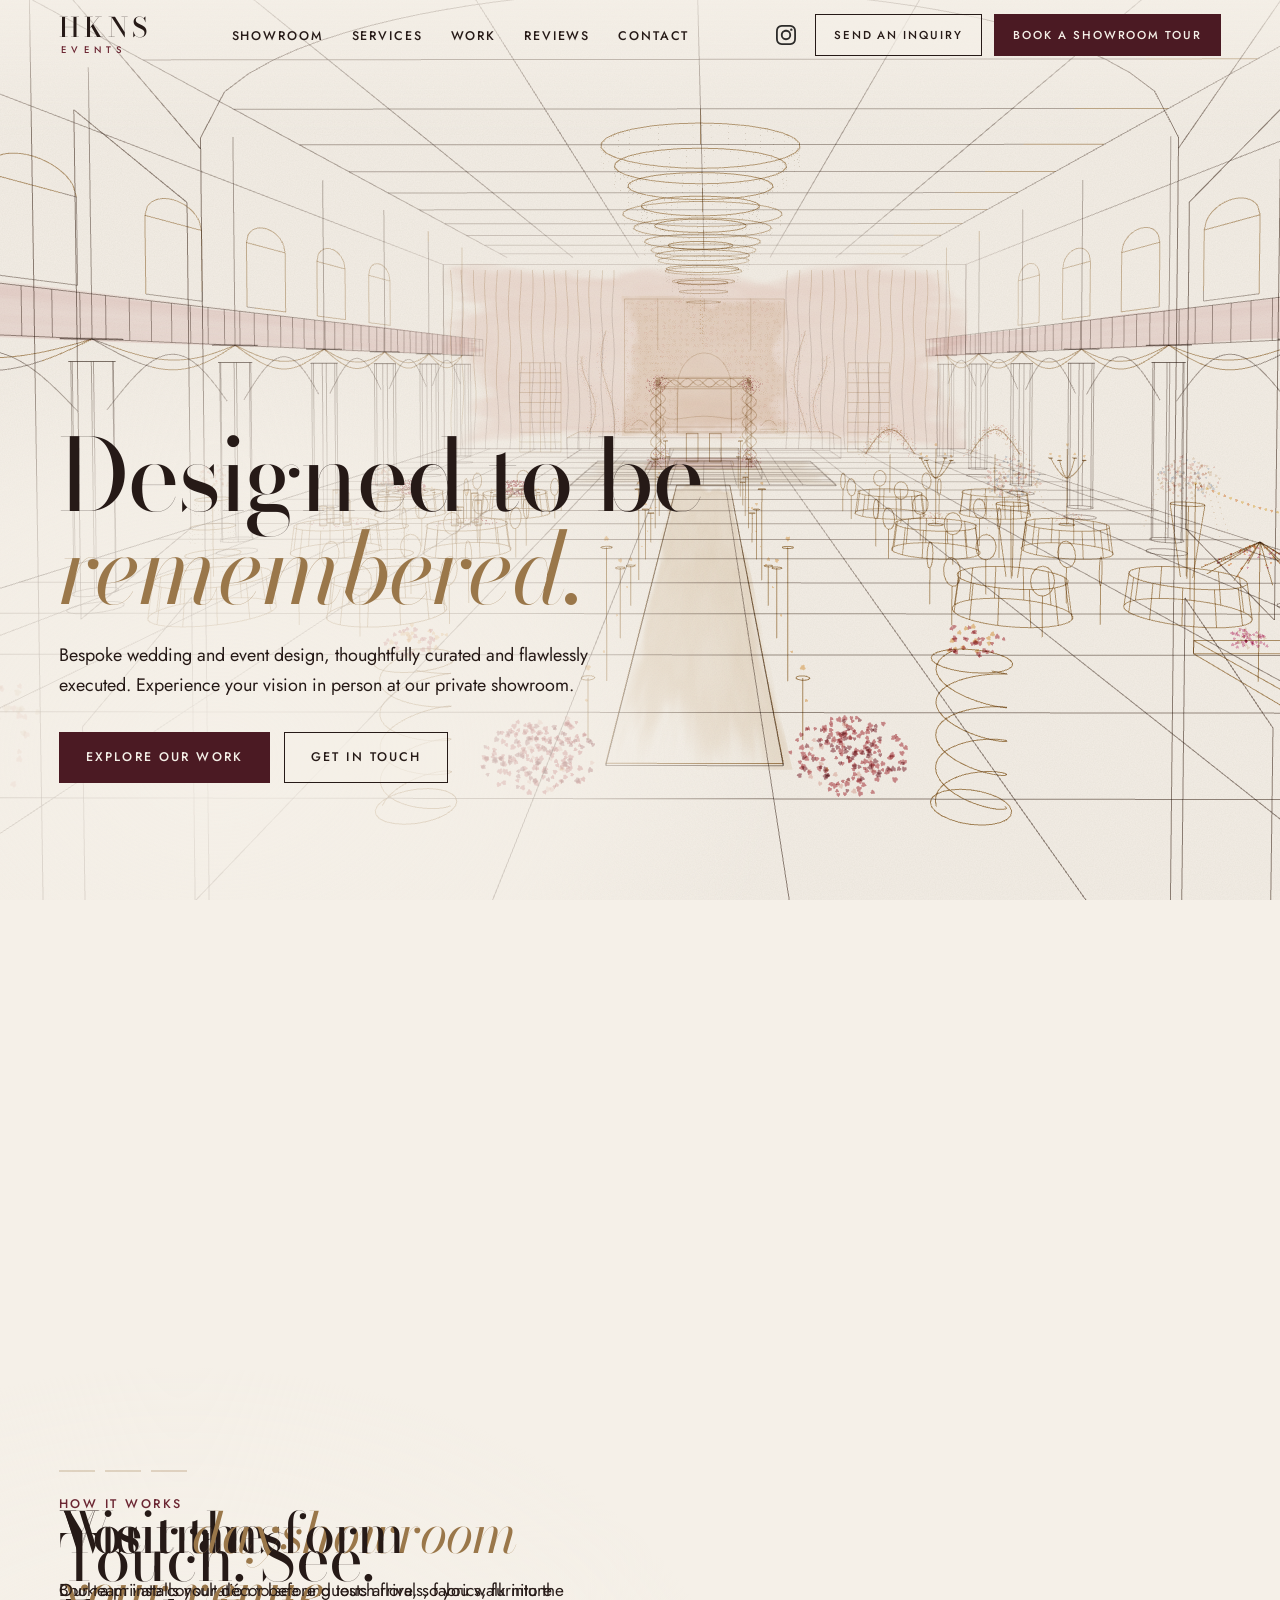
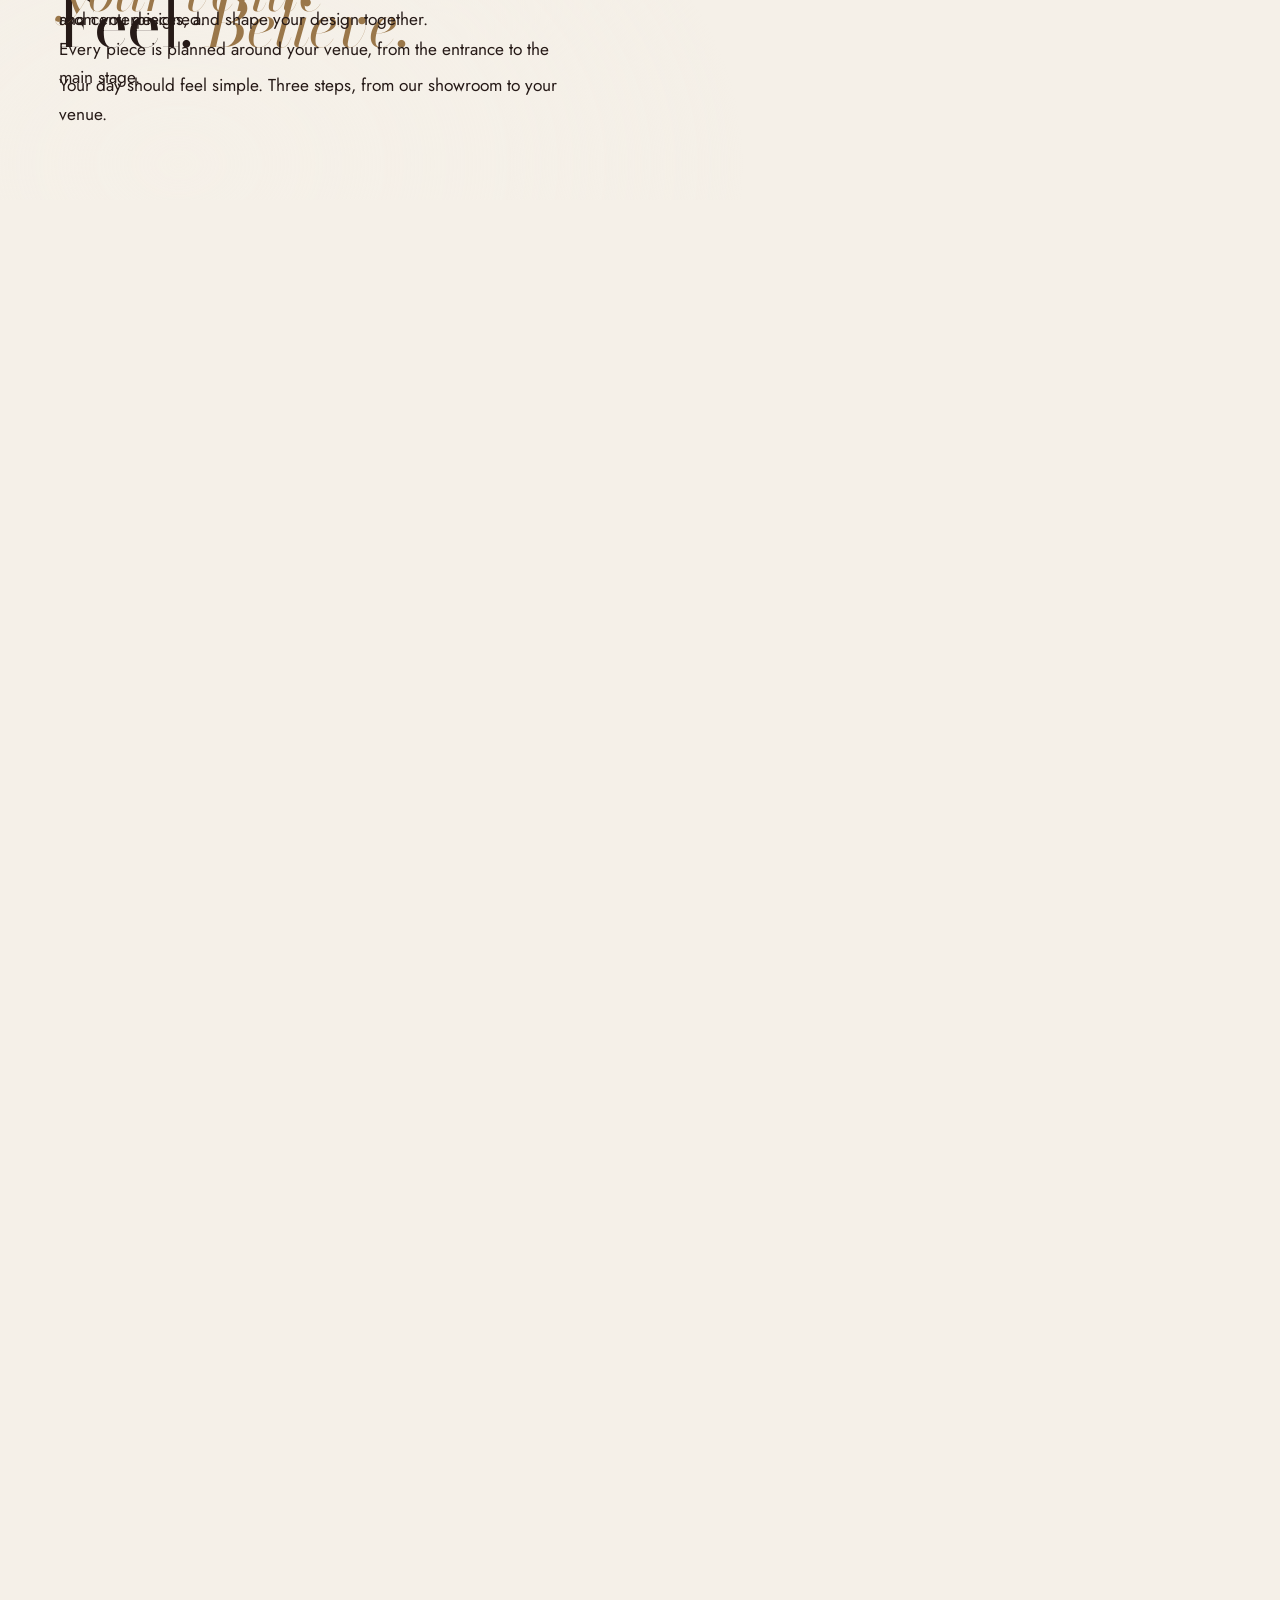
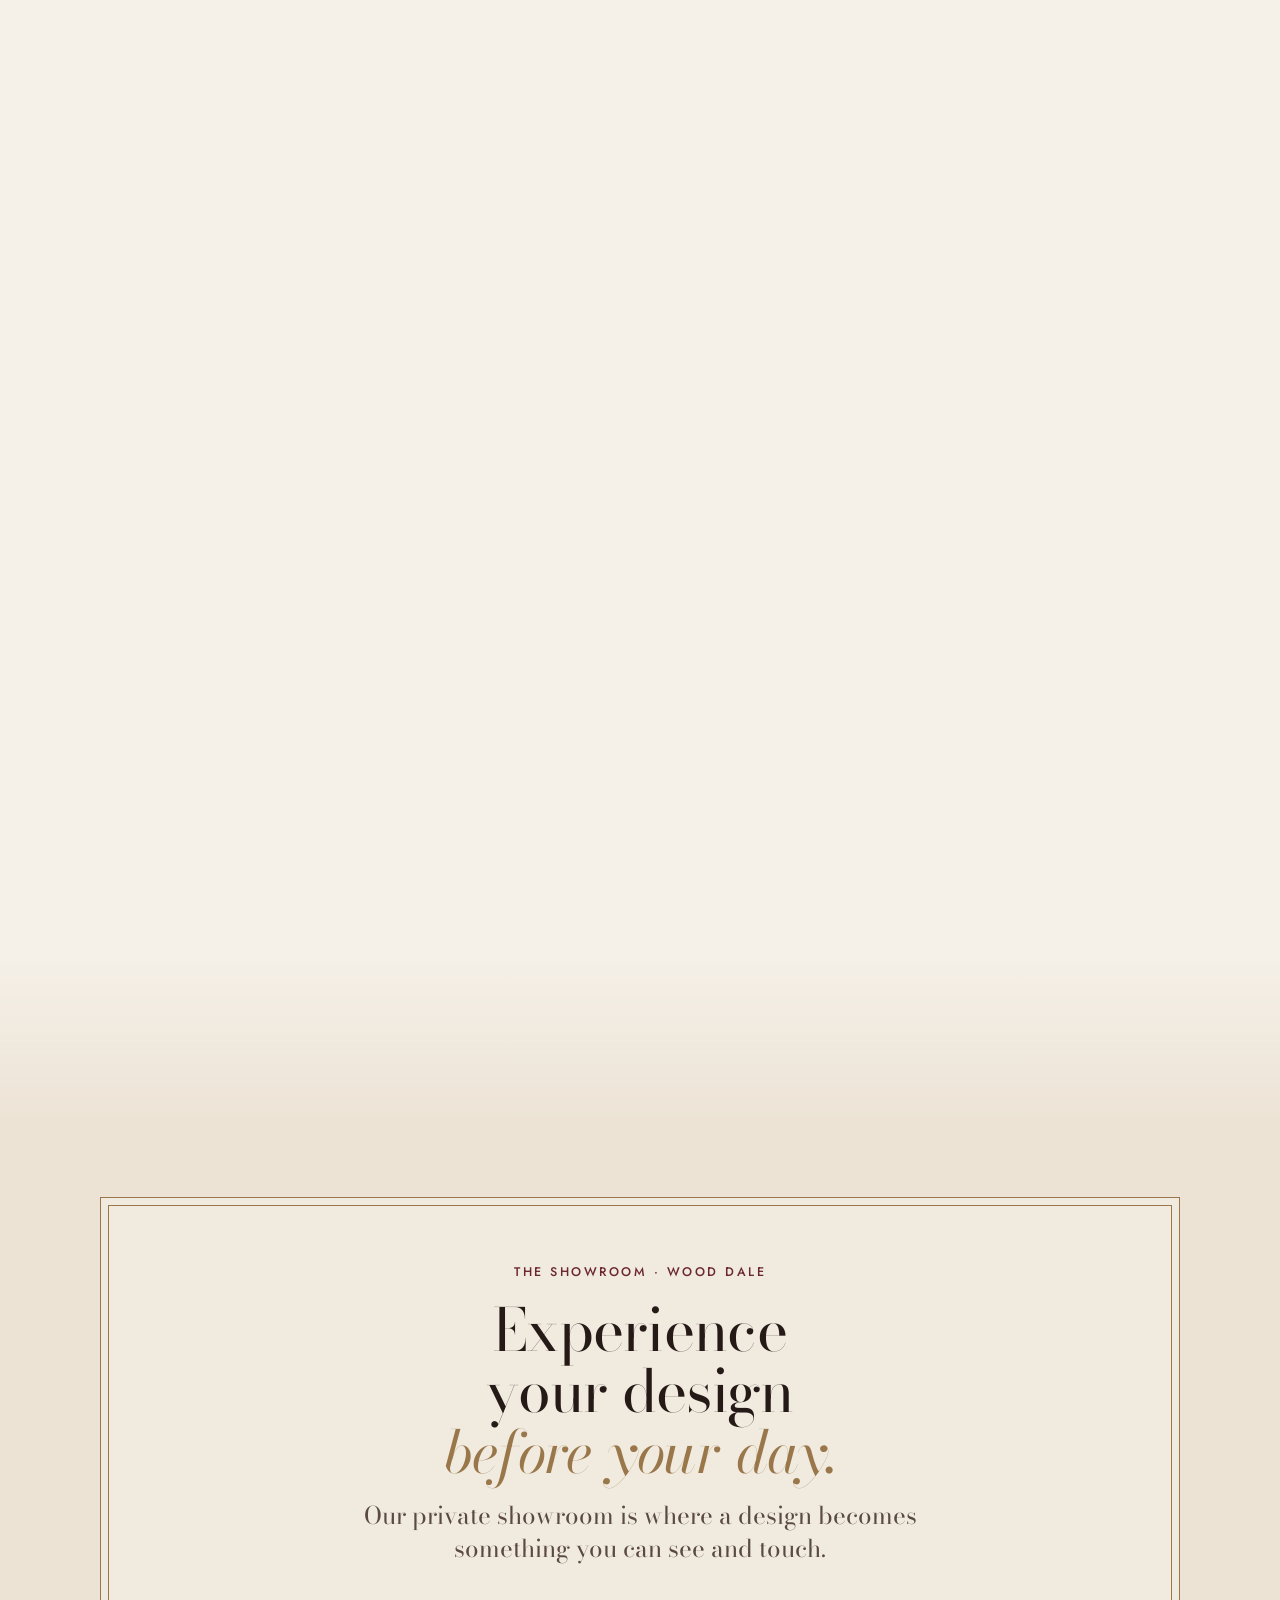
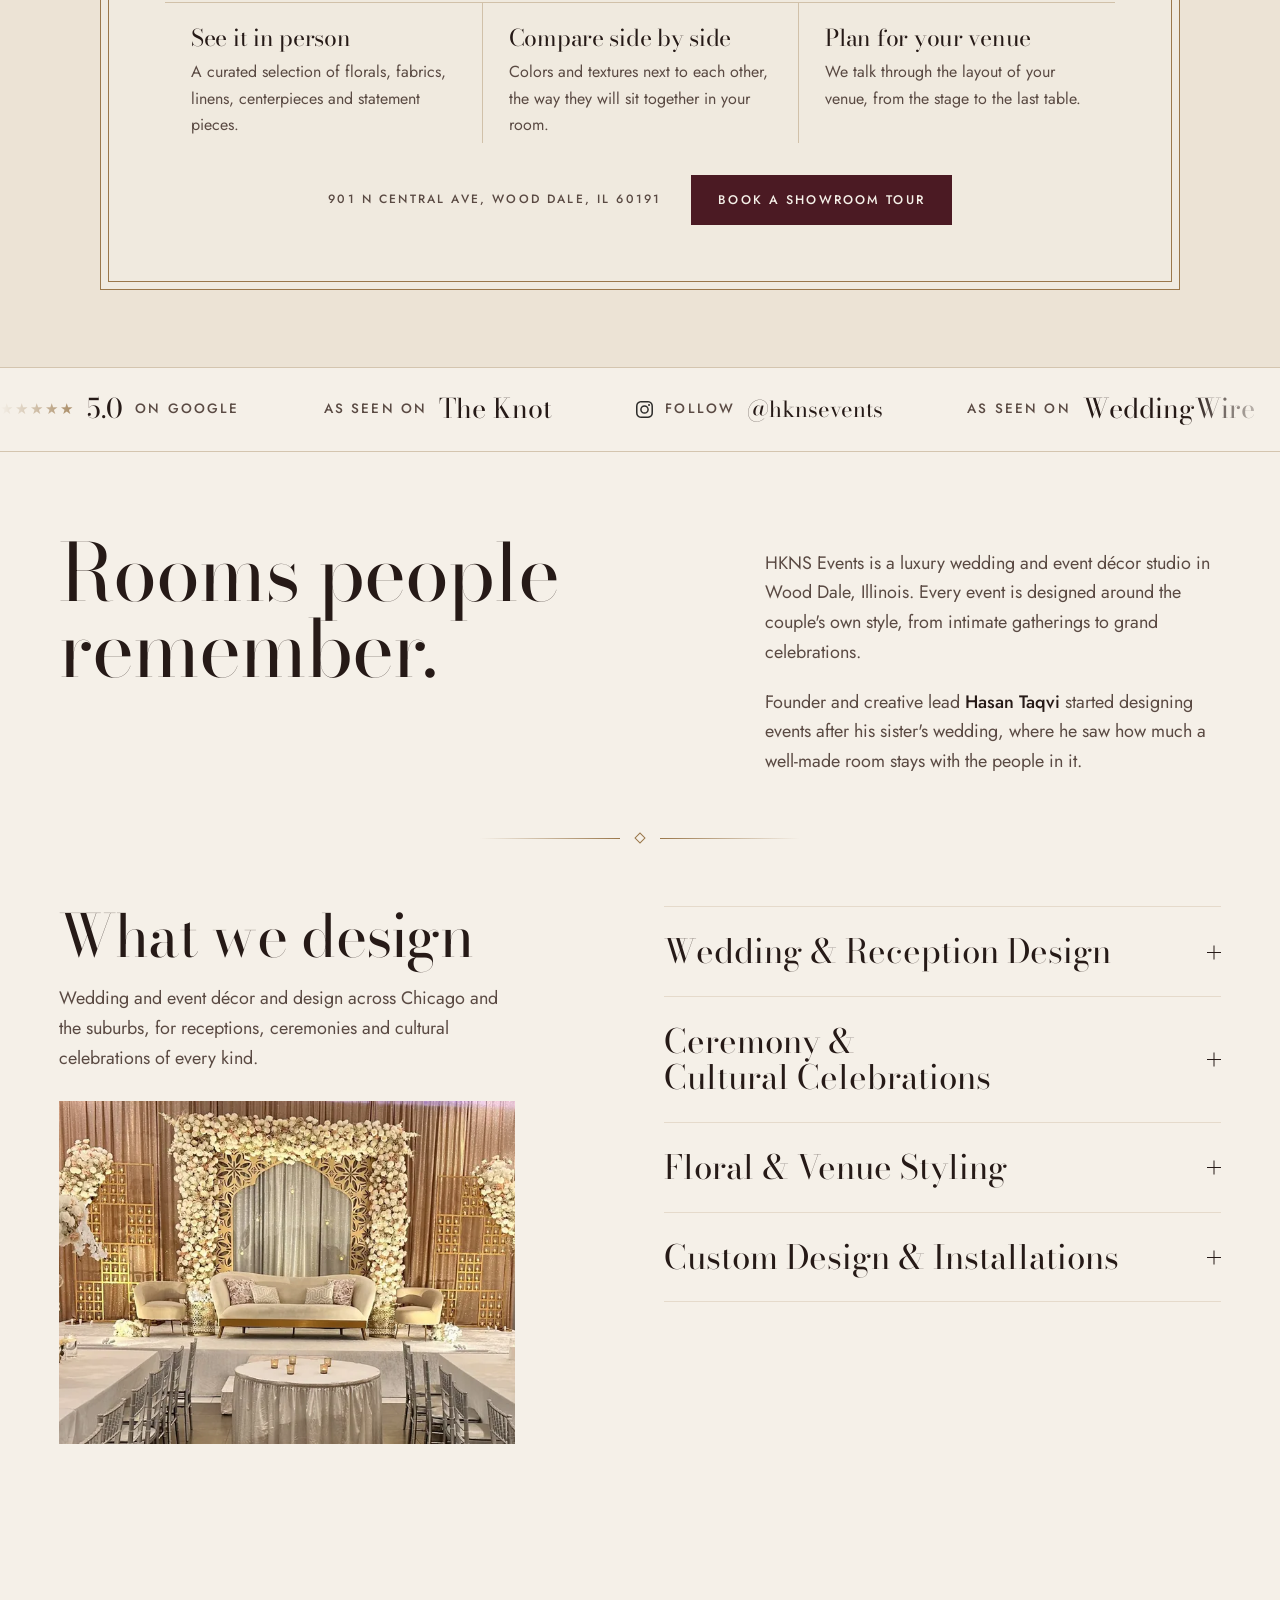
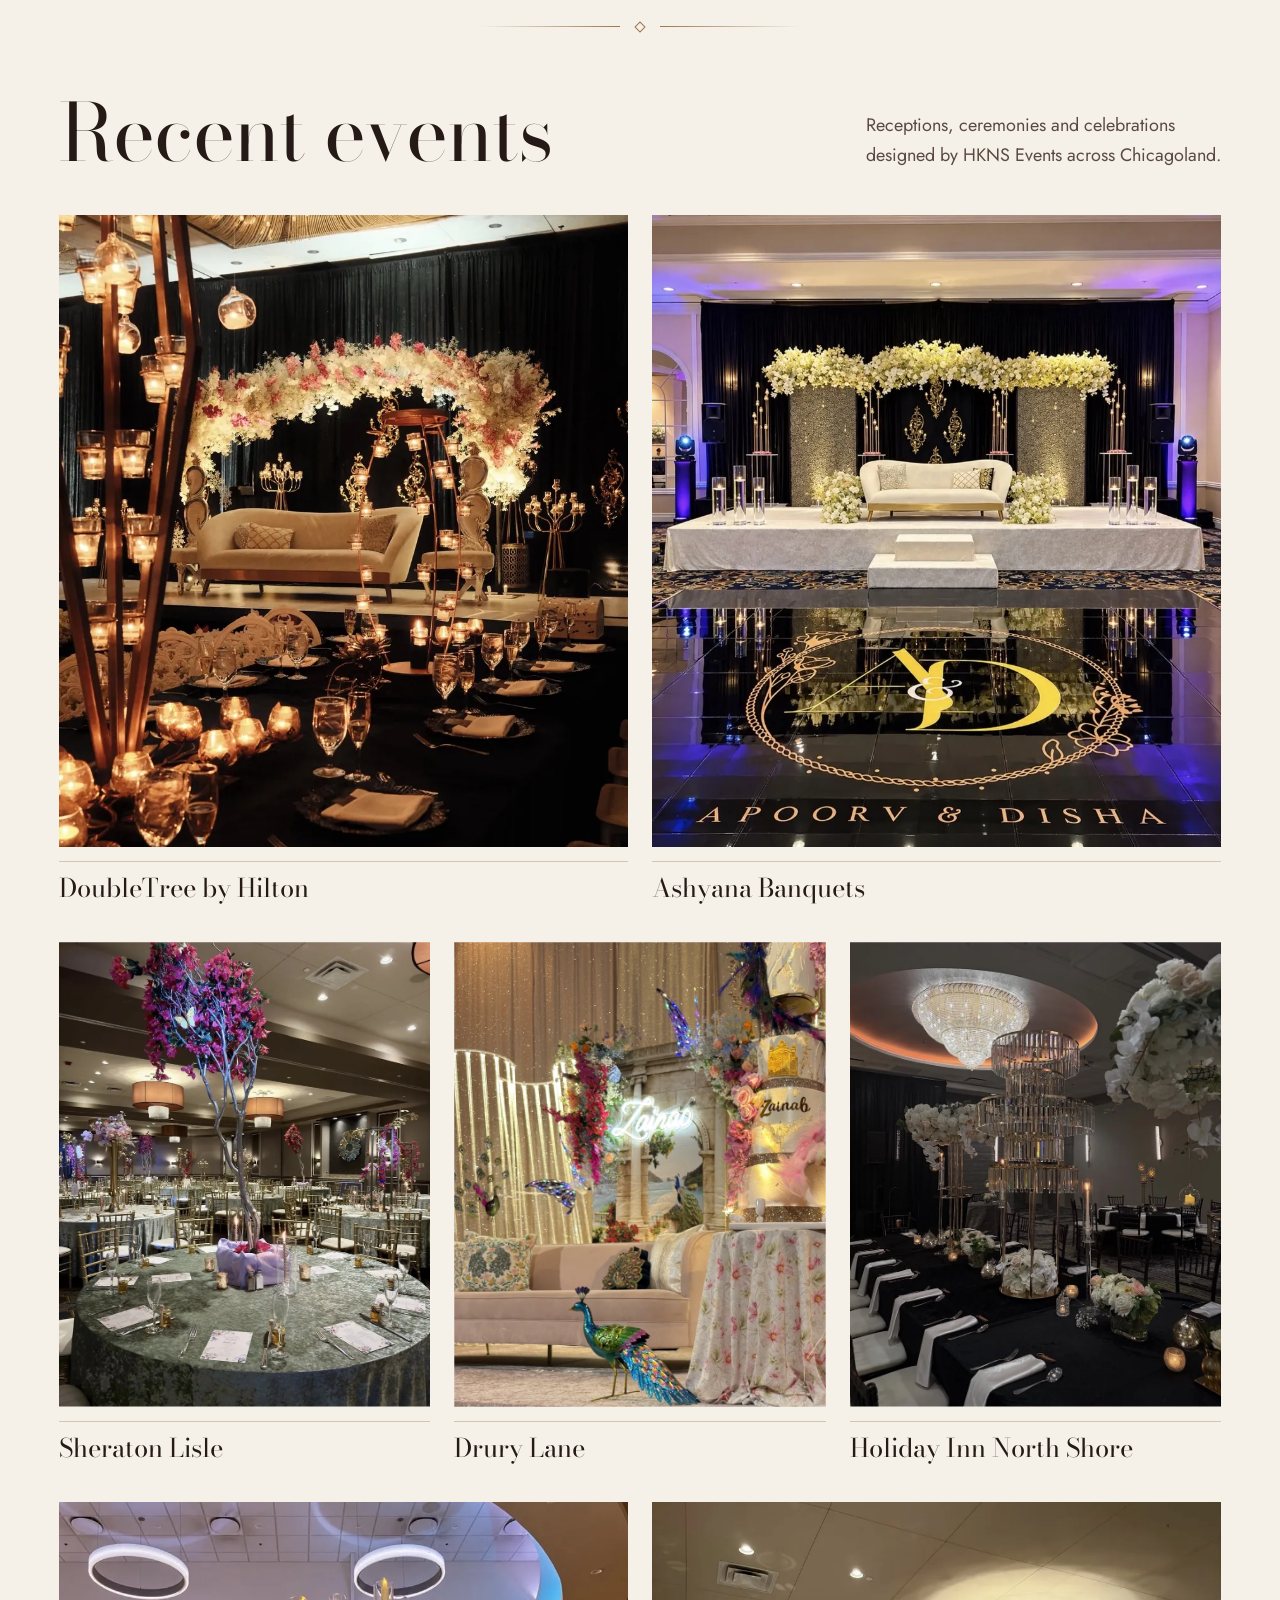
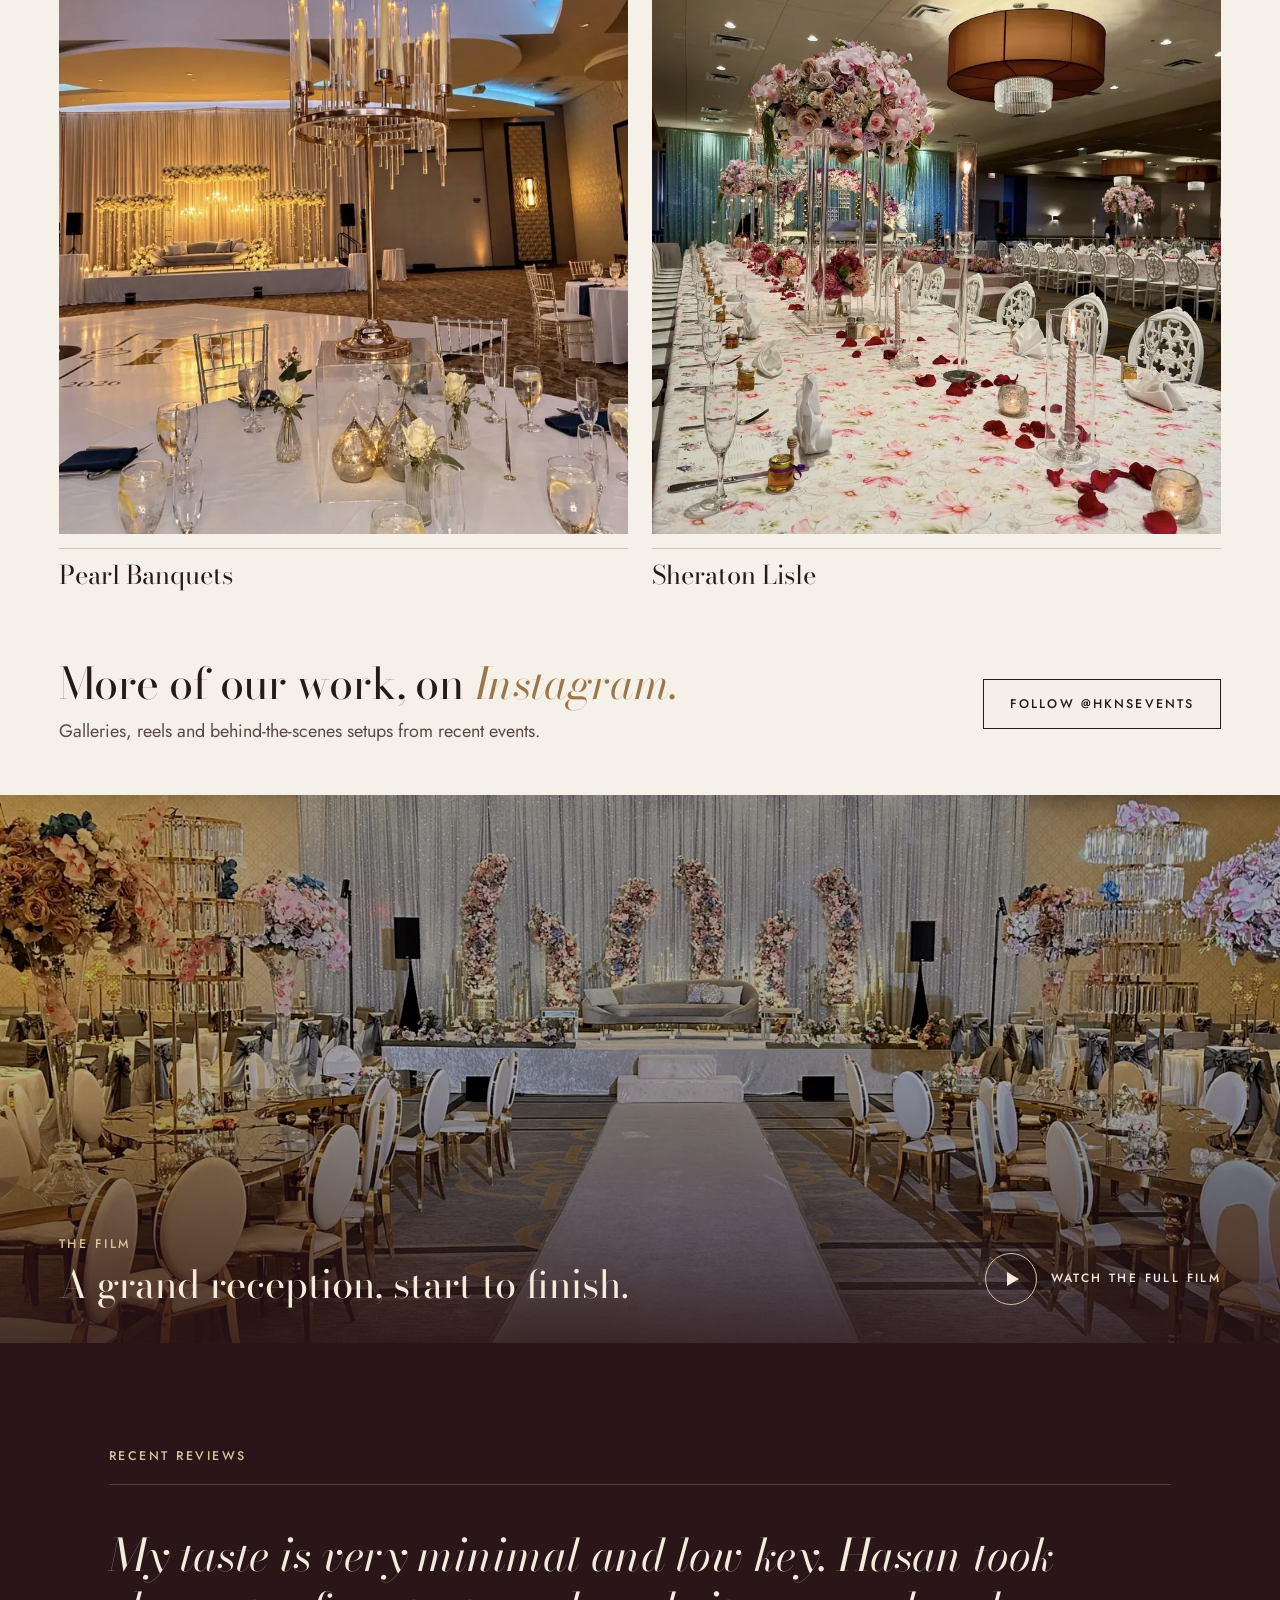
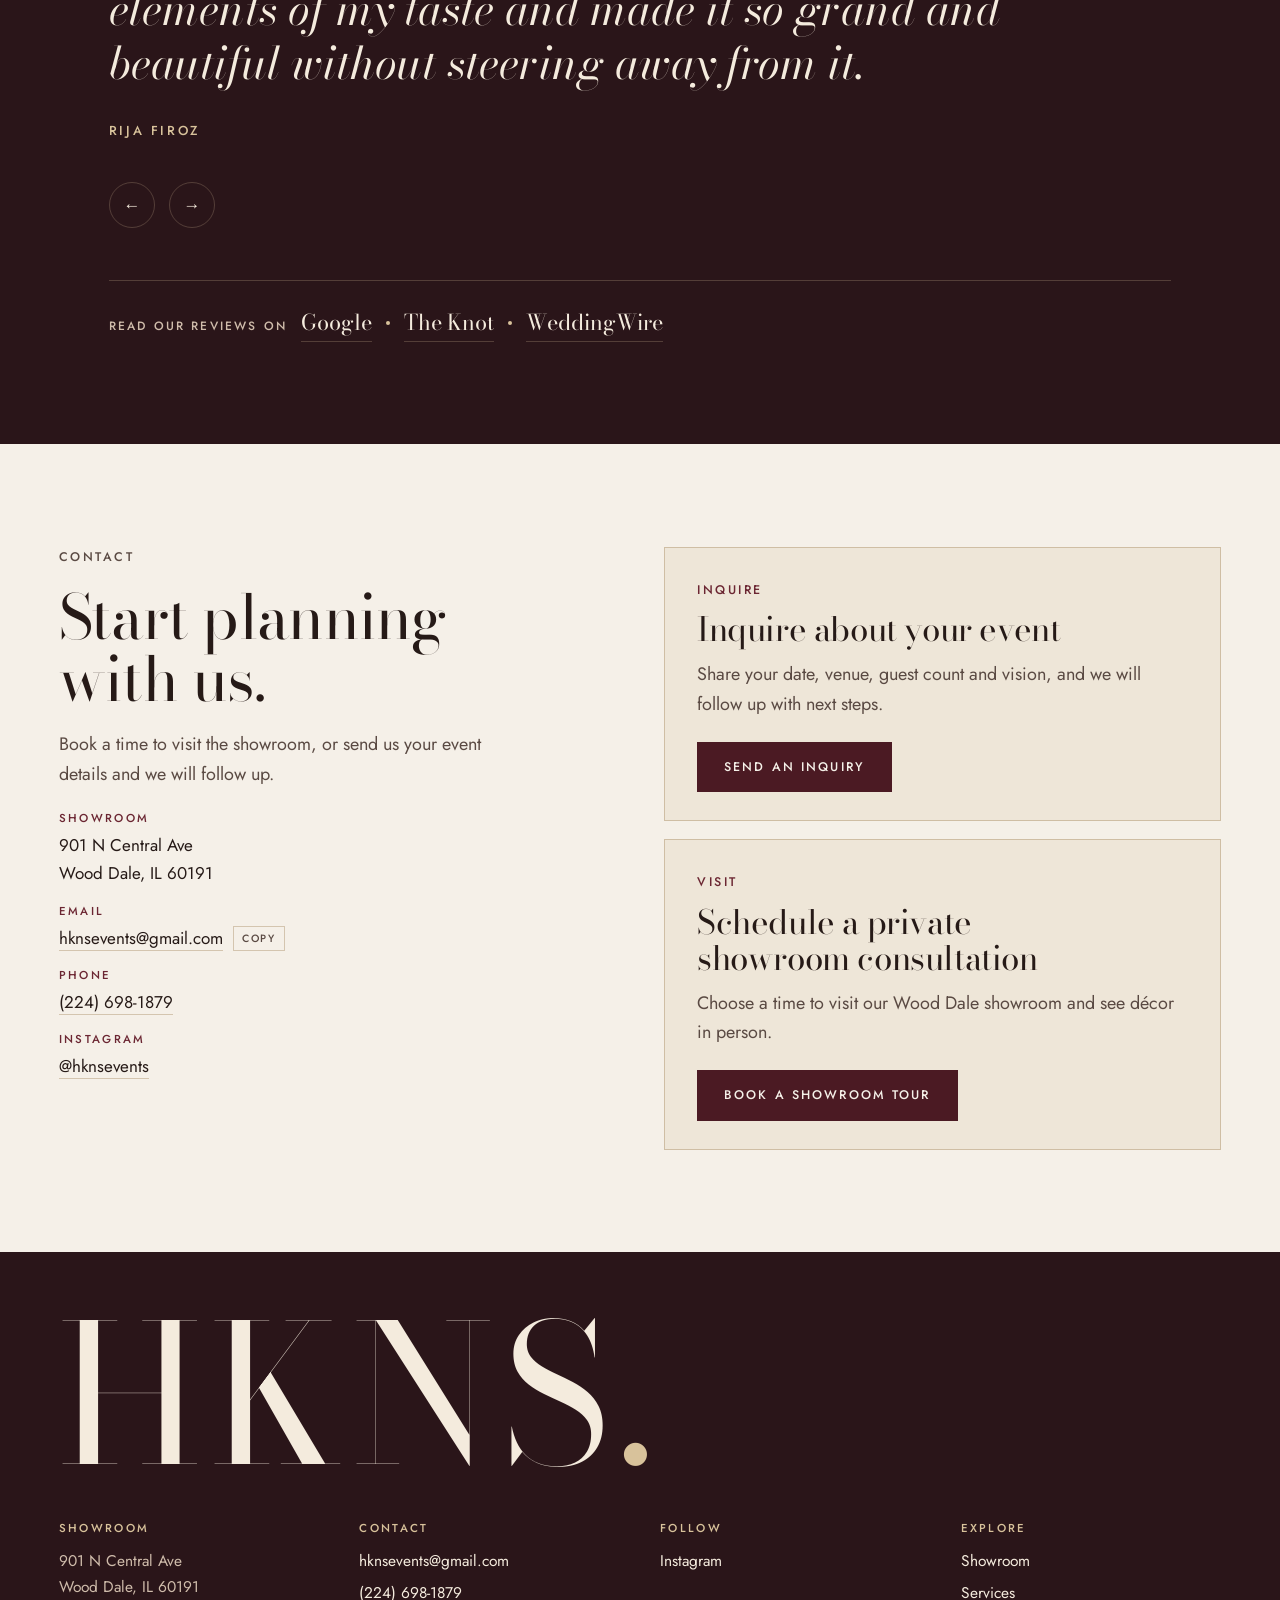
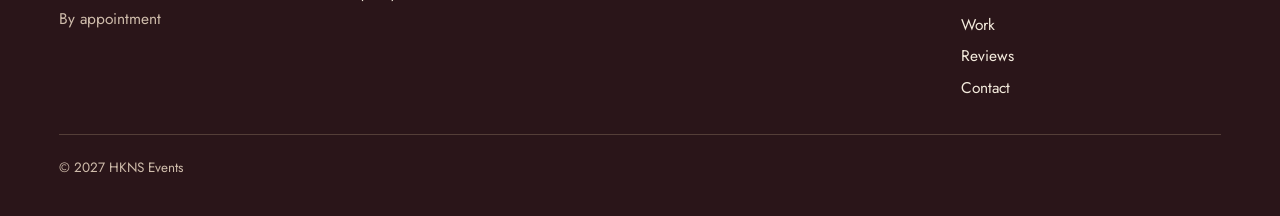
==== commit ef53122f: "Load the live page when a saved copy on the phone is out of date Publish a version.txt with each bui" ====
--- a/index.html
+++ b/index.html
@@ -402,5 +402,13 @@
 <script src="vendor/three.min.js" defer></script>
 <script src="vendor/lenis.min.js" defer></script>
 <script src="assets/app.js?v=e991c11c" defer></script>
+<script>
+/* if this copy of the page is older than the live one, load the live one */
+(function(){var V="56c53804";
+if(/[?&]v=/.test(location.search))history.replaceState(null,"",location.pathname+location.hash);
+function chk(){fetch("version.txt?t="+Date.now(),{cache:"no-store"}).then(function(r){return r.ok?r.text():""}).then(function(t){t=t.trim();if(!/^[0-9a-f]{8}$/.test(t)||t===V)return;try{if(sessionStorage.getItem("hkns-v")===t)return;sessionStorage.setItem("hkns-v",t)}catch(e){}location.replace(location.pathname+"?v="+t+location.hash)}).catch(function(){})}
+chk();addEventListener("pageshow",function(e){if(e.persisted)chk()});document.addEventListener("visibilitychange",function(){if(document.visibilityState==="visible")chk()});
+})();
+</script>
 </body>
 </html>
